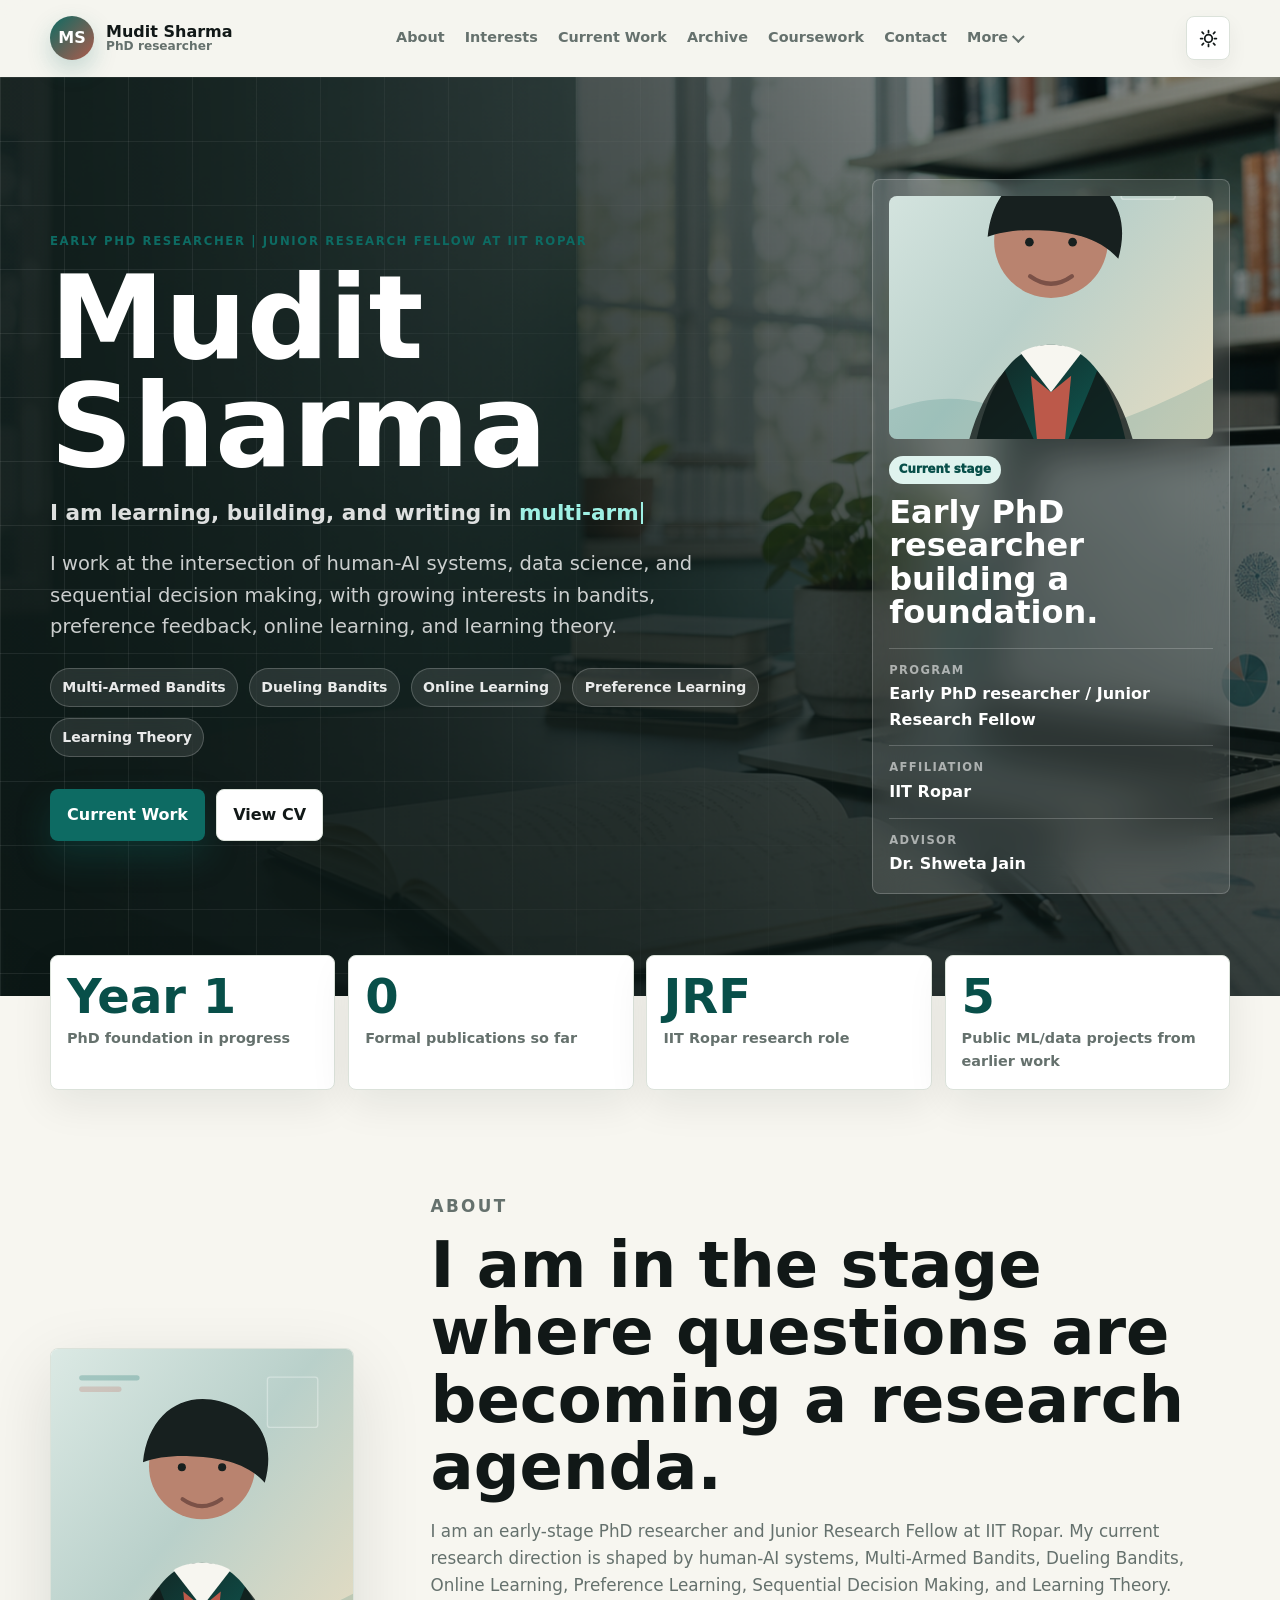
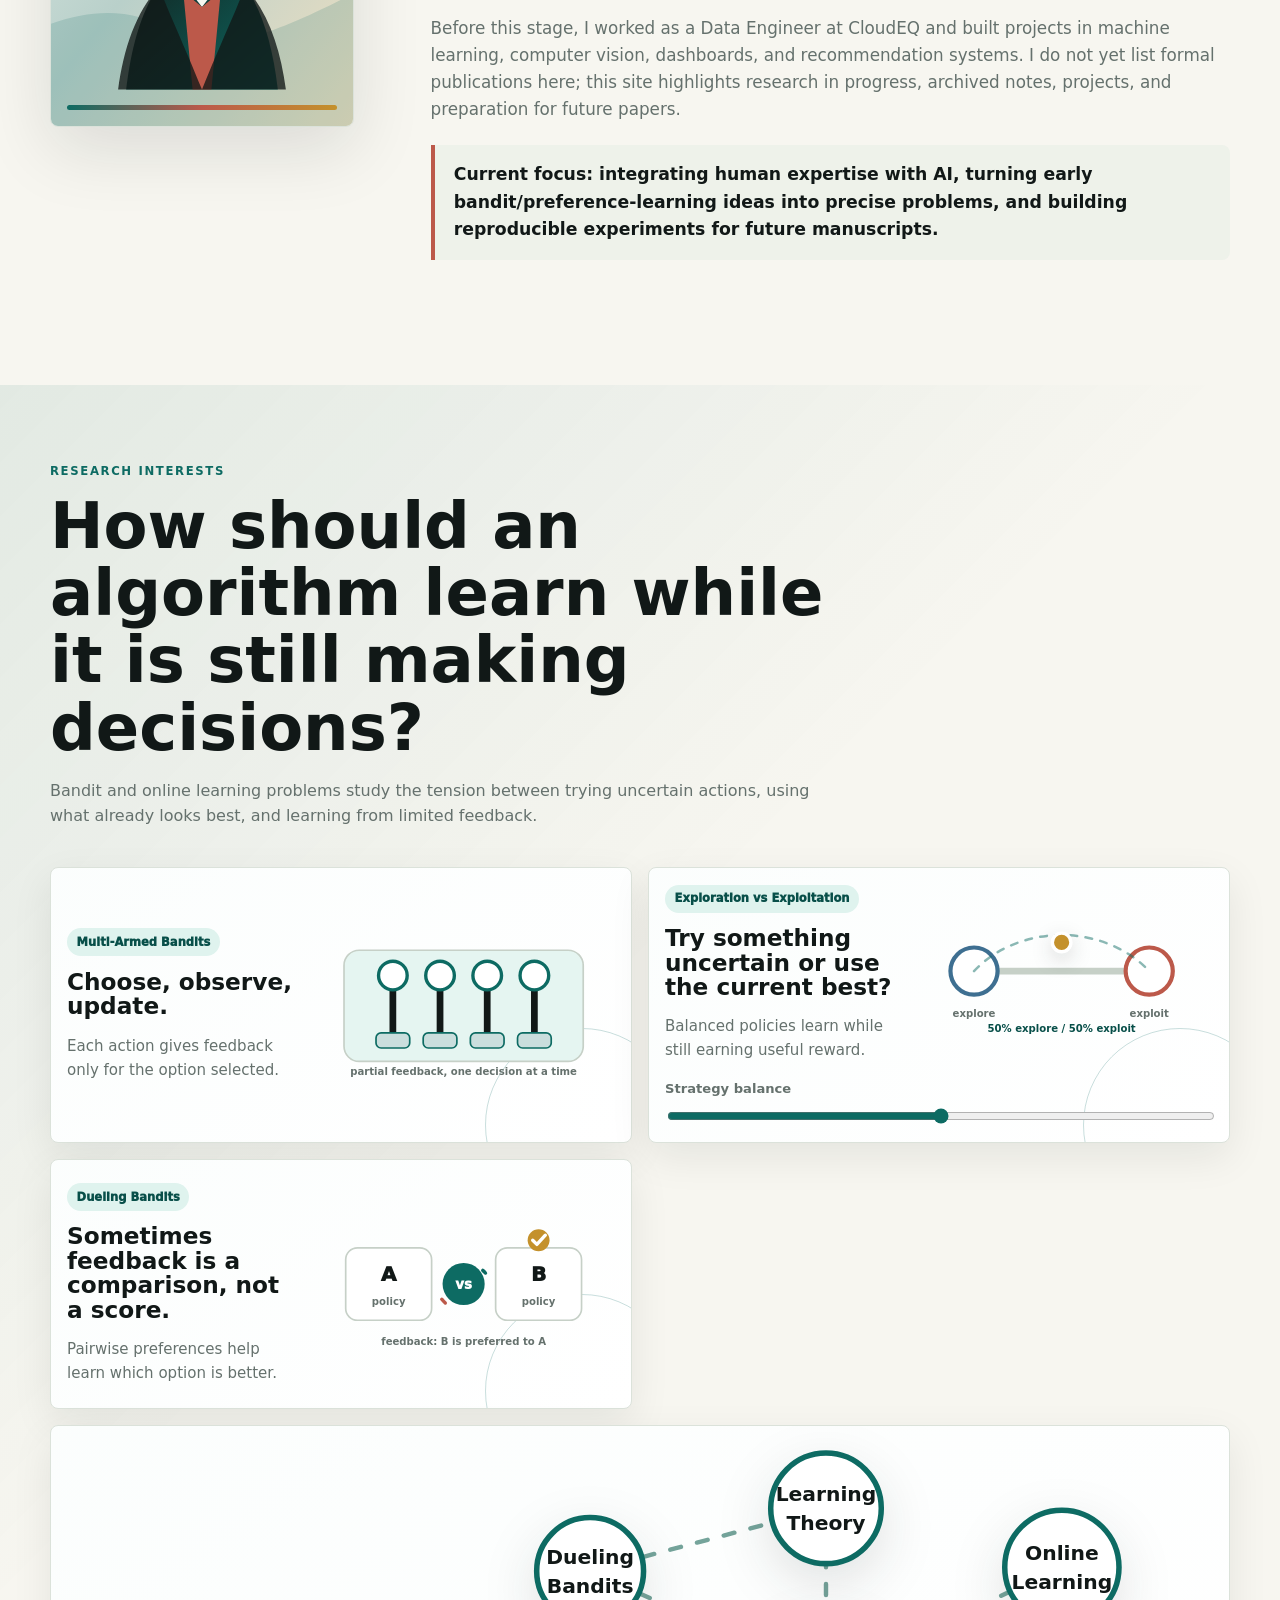
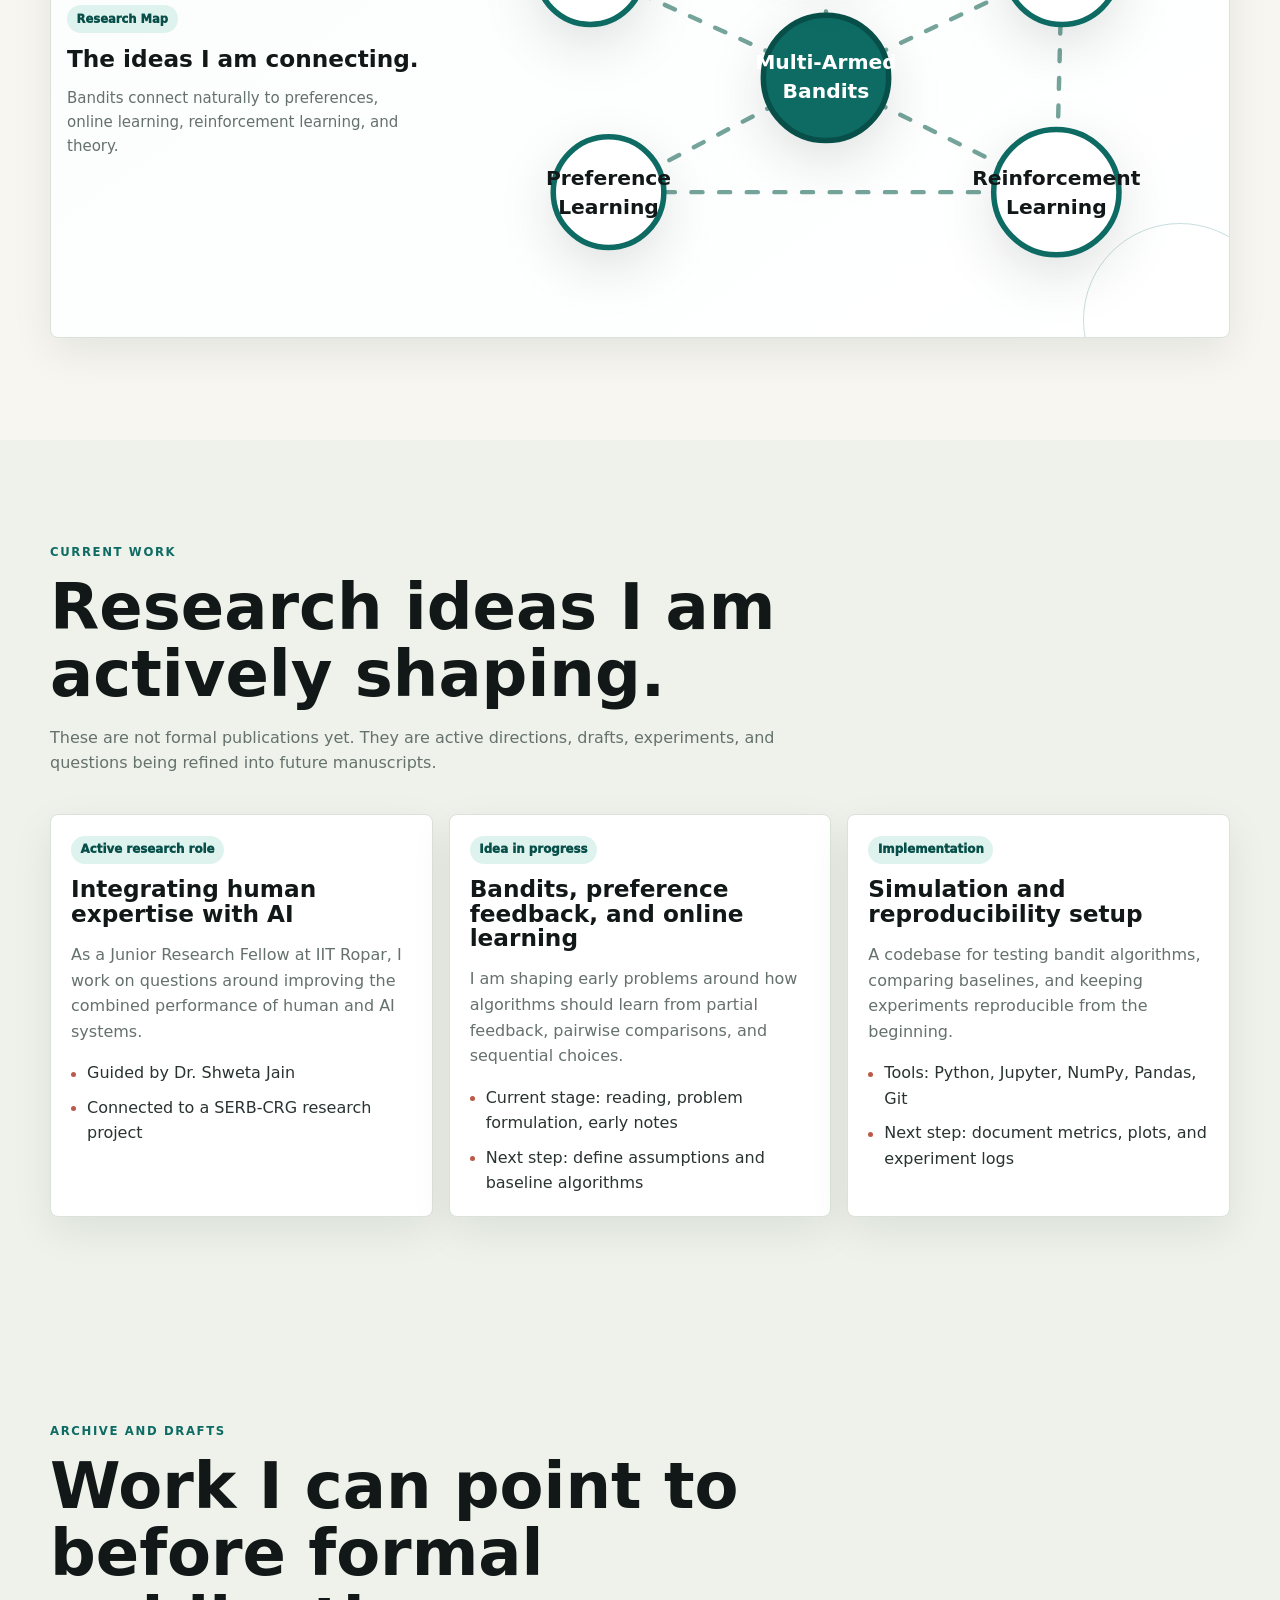
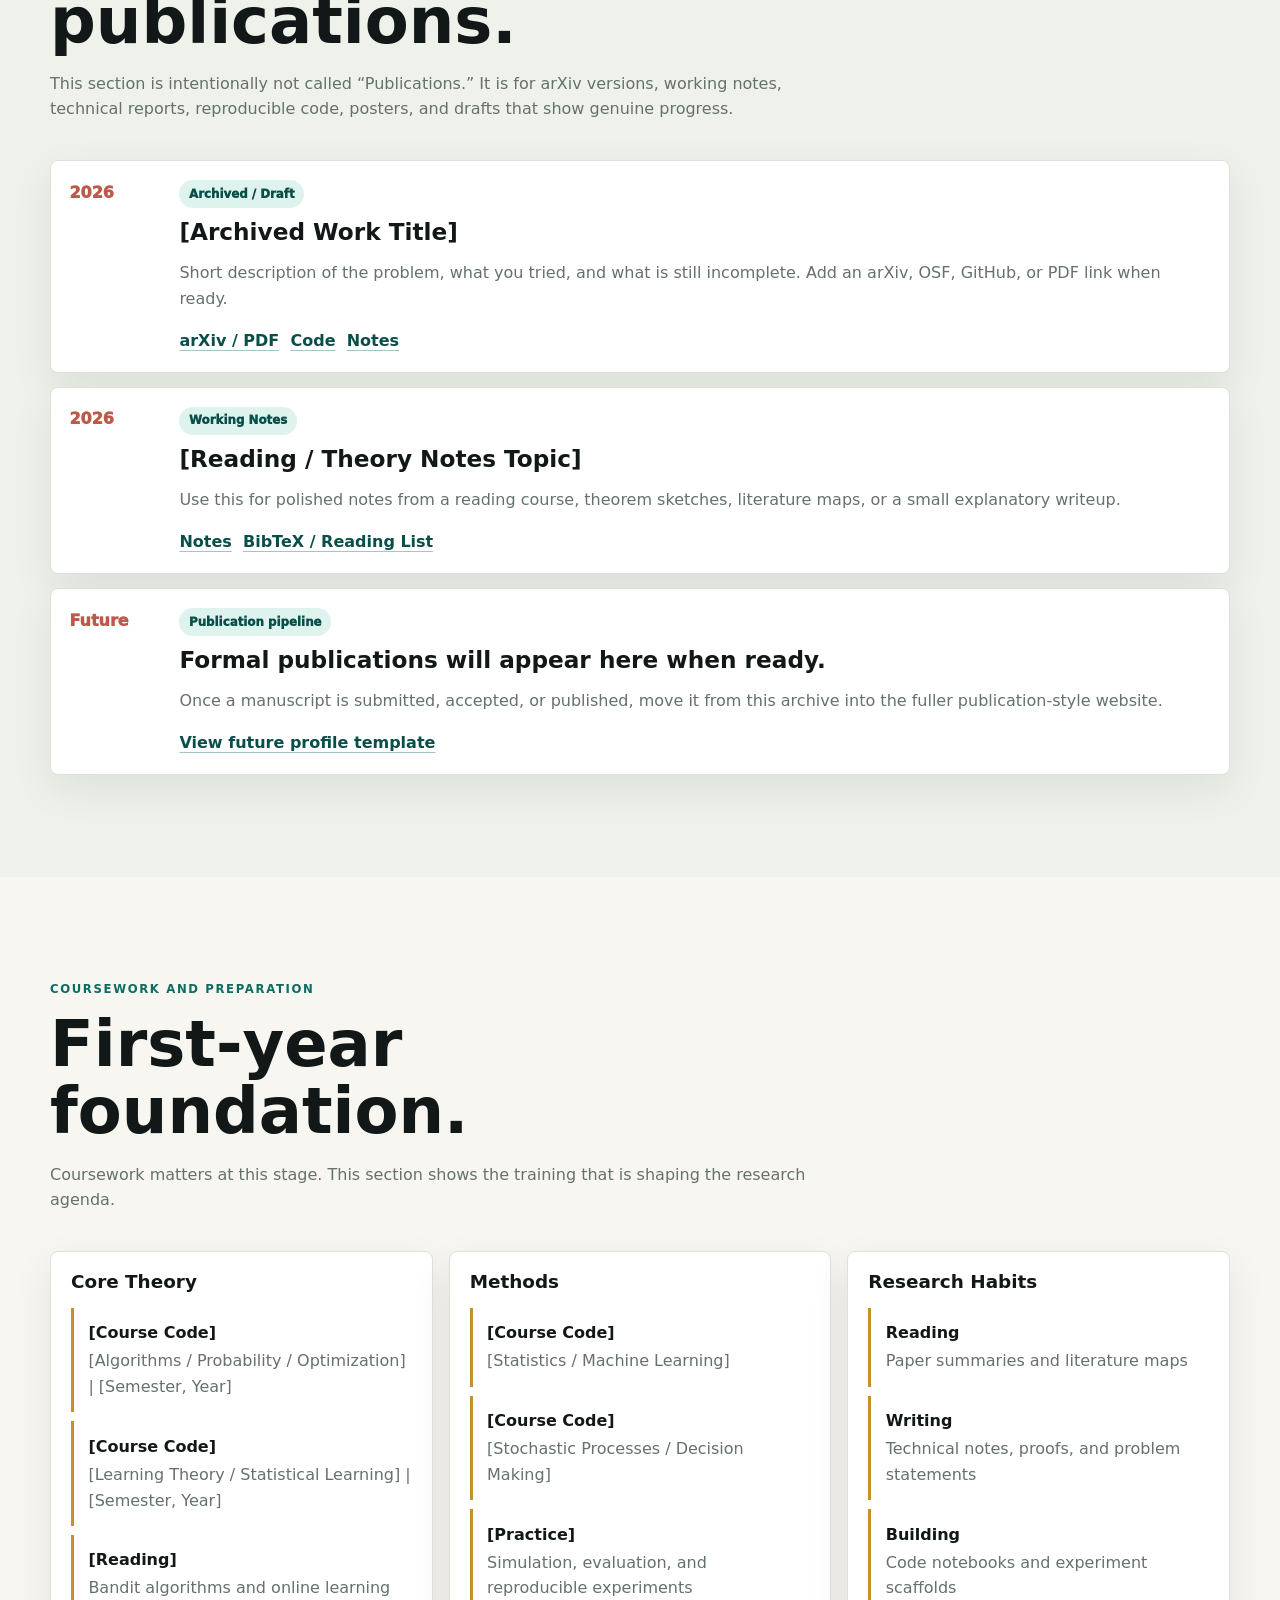
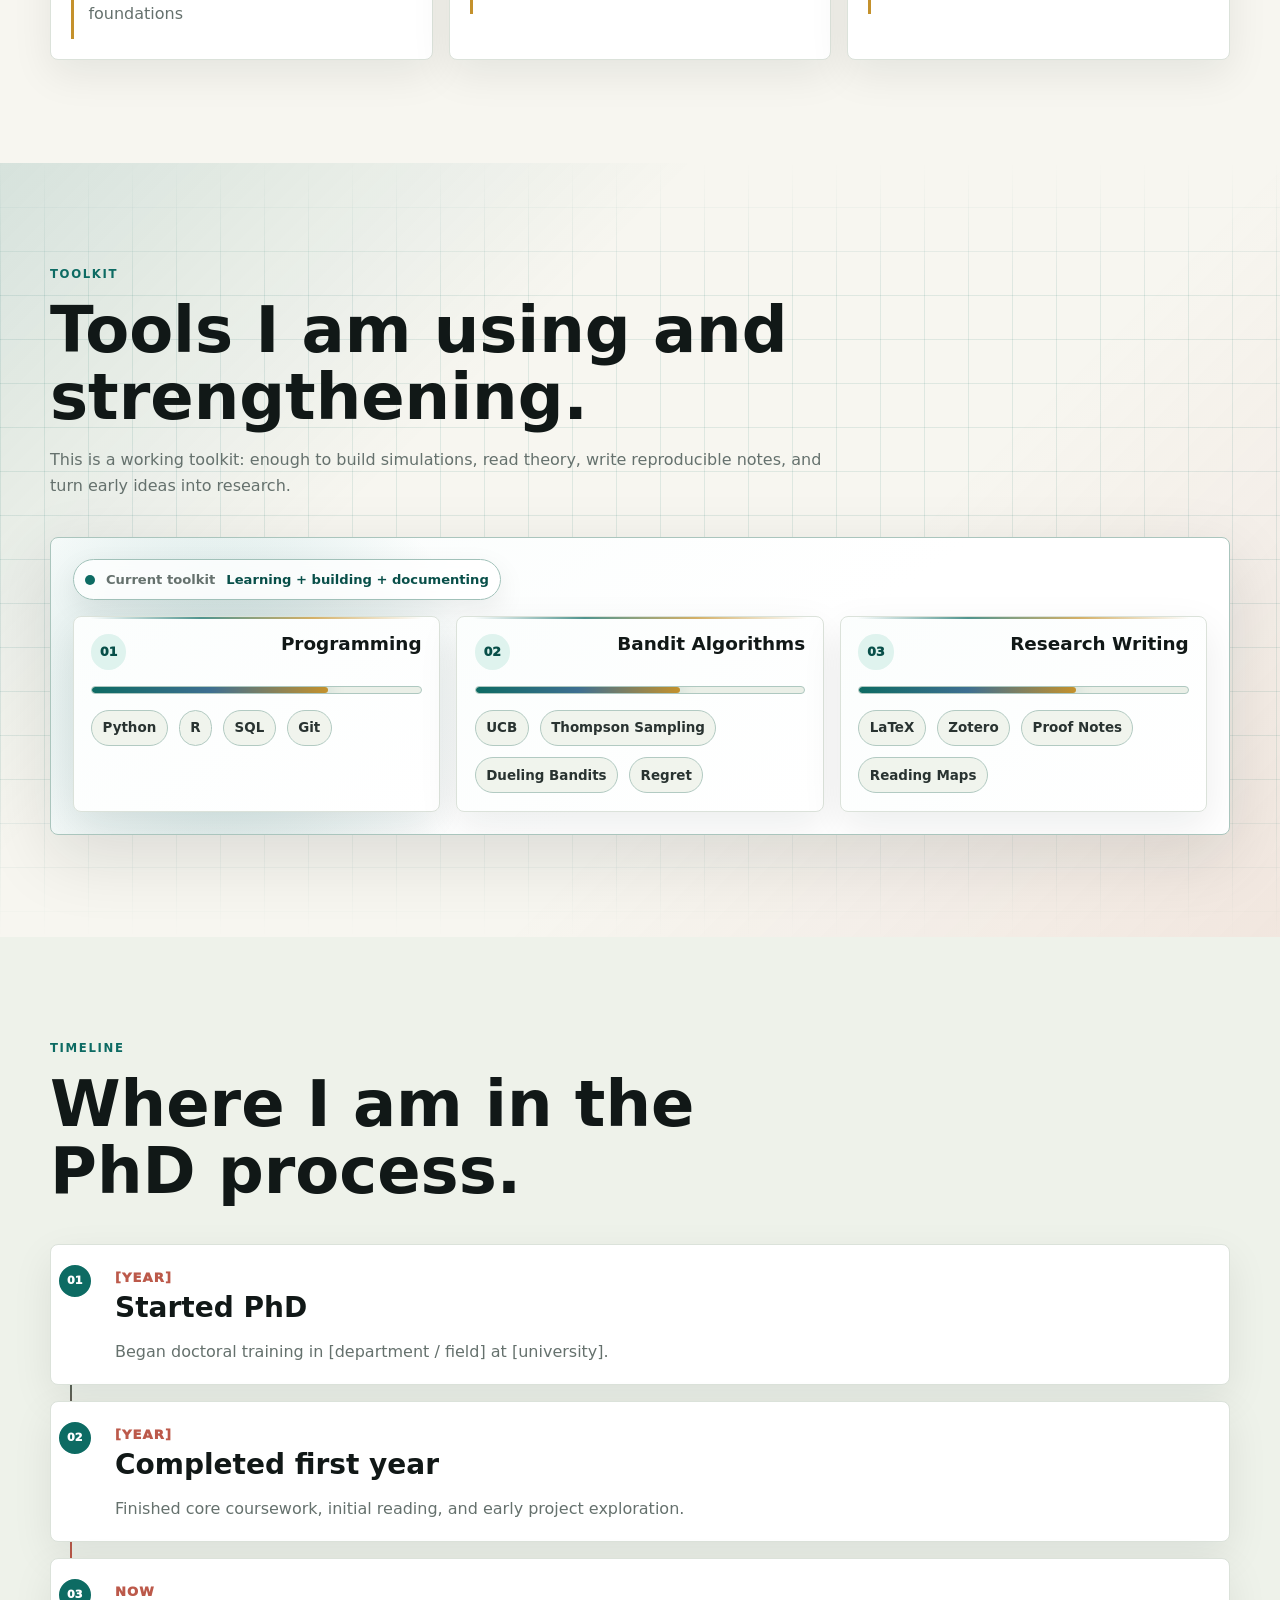
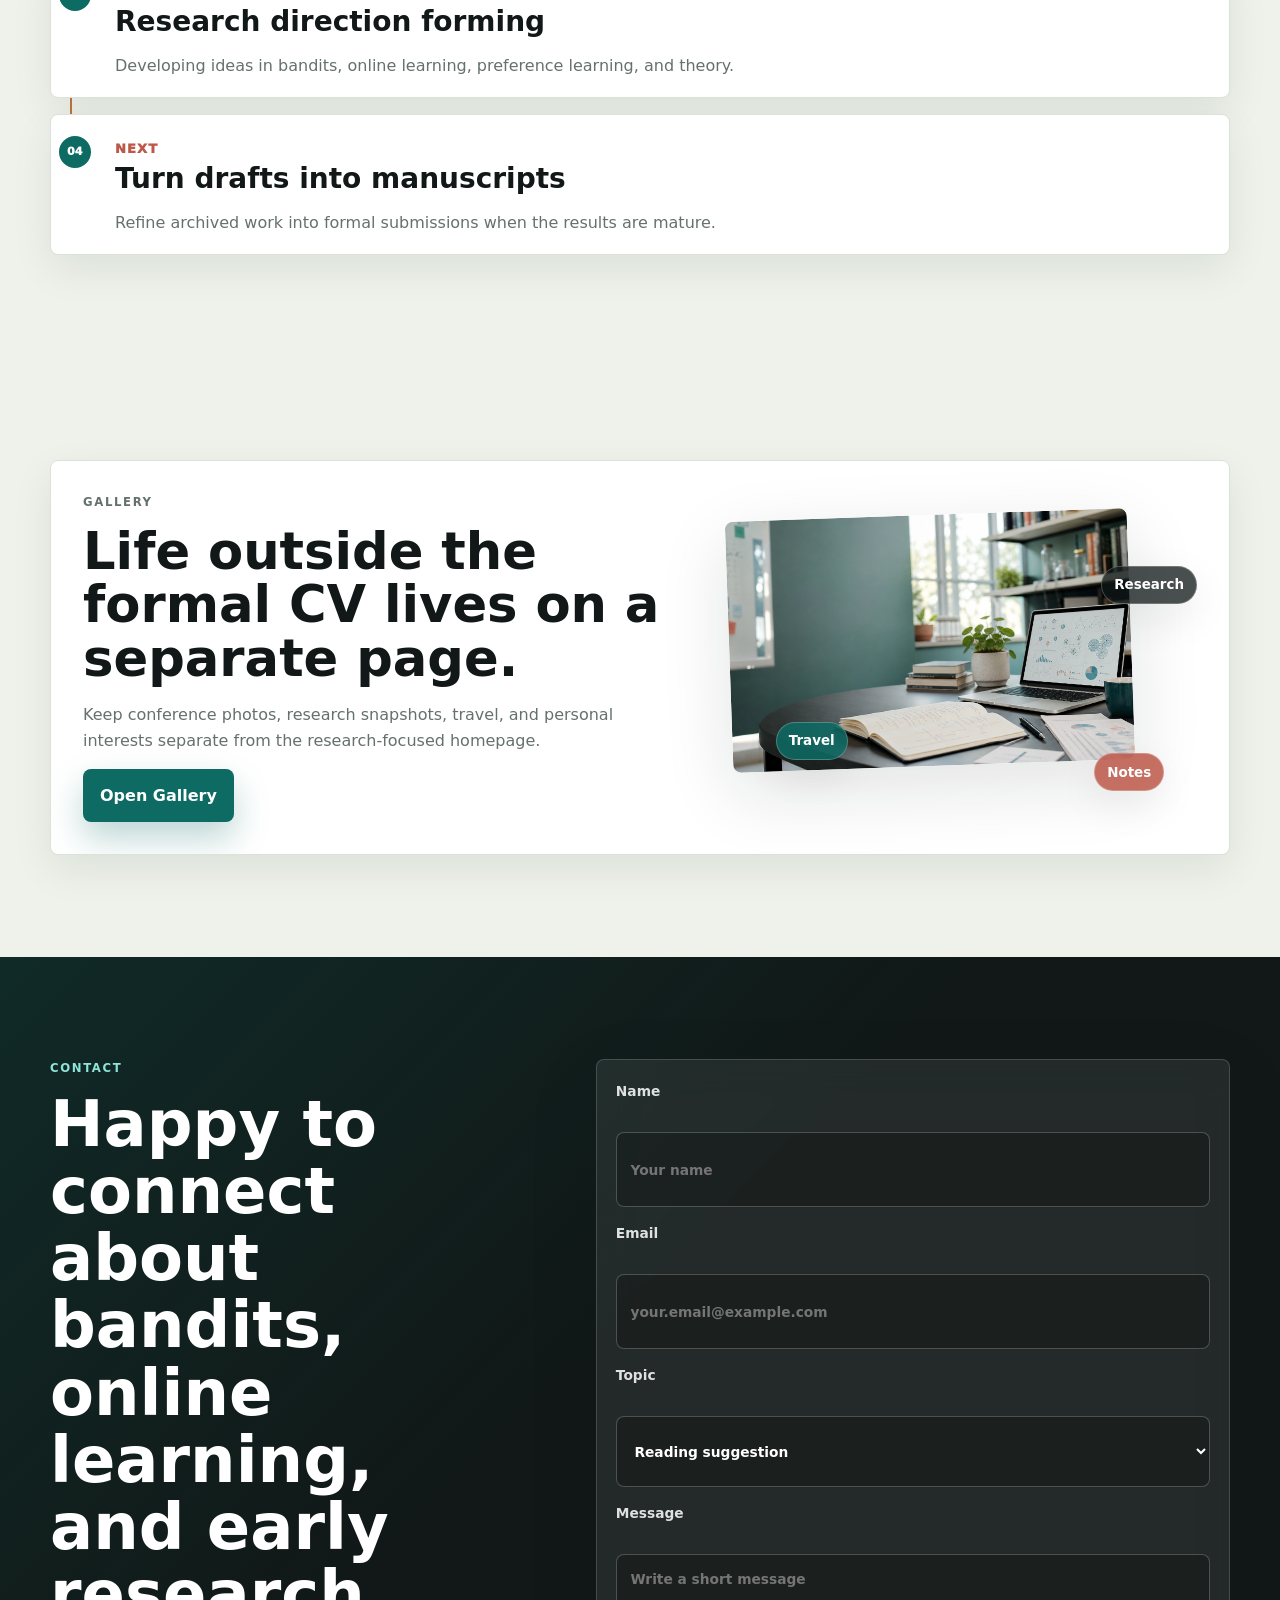
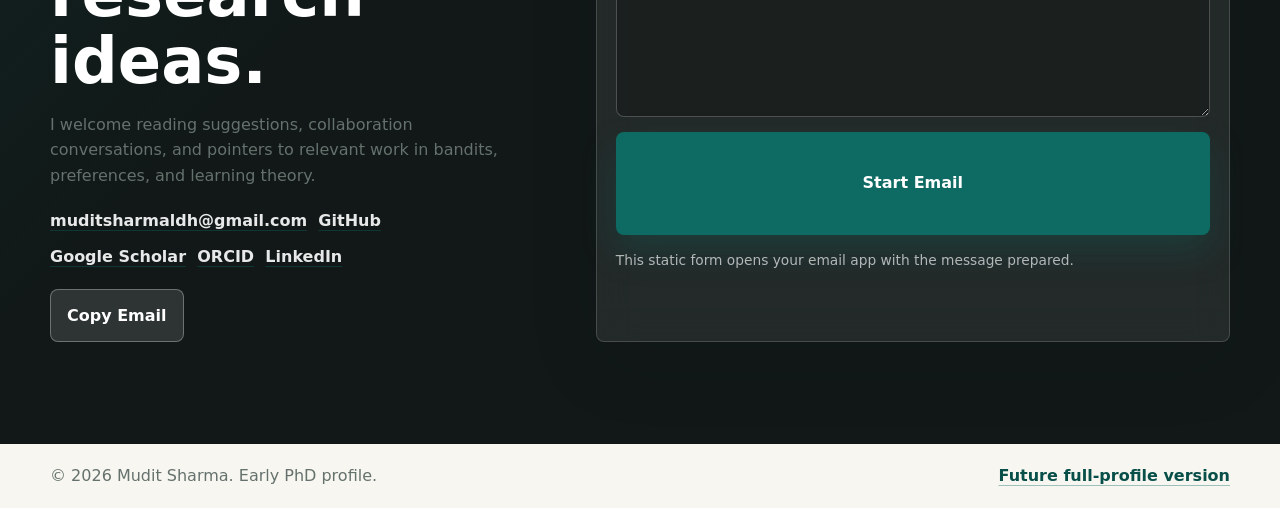
==== index.html @ 1f726e1e "first commit" ====
<!DOCTYPE html>
<html lang="en" data-theme="auto">
<head>
  <meta charset="UTF-8">
  <meta name="viewport" content="width=device-width, initial-scale=1.0">
  <meta name="description" content="Mudit Sharma is an early-stage PhD researcher and Junior Research Fellow at IIT Ropar working around human-AI systems, bandits, online learning, preference learning, and learning theory.">
  <meta name="keywords" content="Mudit Sharma, PhD student, IIT Ropar, Junior Research Fellow, multi-armed bandits, dueling bandits, online learning, preference learning, sequential decision making, learning theory, data science">
  <meta name="author" content="Mudit Sharma">
  <meta property="og:title" content="Mudit Sharma | PhD Researcher">
  <meta property="og:description" content="Early-stage PhD profile, research interests, archived drafts, coursework, and current projects.">
  <meta property="og:type" content="website">
  <meta property="og:image" content="assets/research-workspace.png">
  <meta name="theme-color" content="#0d4f49">
  <title>Mudit Sharma | PhD Researcher</title>
  <link rel="preload" href="assets/research-workspace.png" as="image">
  <link rel="stylesheet" href="styles.css">
  <script type="application/ld+json">
    {
      "@context": "https://schema.org",
      "@type": "Person",
      "name": "Mudit Sharma",
      "jobTitle": "PhD Student and Junior Research Fellow",
      "affiliation": {
        "@type": "CollegeOrUniversity",
        "name": "IIT Ropar"
      },
      "email": "mailto:muditsharmaldh@gmail.com",
      "sameAs": [
        "https://github.com/Mudit-Sharma-30",
        "https://www.linkedin.com/in/mudit-sharma-komu290220/",
        "https://www.kaggle.com/muditsharma30",
        "https://leetcode.com/MuditSharma30/",
        "https://linktr.ee/muditsharmaldh"
      ]
    }
  </script>
</head>
<body class="early-stage-page">
  <a class="skip-link" href="#main">Skip to content</a>

  <header class="site-header" data-header>
    <nav class="nav shell" aria-label="Primary navigation">
      <a class="brand" href="#top" aria-label="Go to top">
        <span class="brand-mark">MS</span>
        <span class="brand-copy">
          <strong>Mudit Sharma</strong>
          <small>PhD researcher</small>
        </span>
      </a>

      <button class="nav-toggle" type="button" aria-label="Open navigation" aria-expanded="false" data-nav-toggle>
        <span></span>
        <span></span>
        <span></span>
      </button>

      <div class="nav-links" data-nav-links>
        <a href="#about">About</a>
        <a href="#interests">Interests</a>
        <a href="#current-work">Current Work</a>
        <a href="#archive">Archive</a>
        <a href="#coursework">Coursework</a>
        <a href="#contact">Contact</a>
        <details class="nav-more">
          <summary>More</summary>
          <div class="nav-more-menu">
            <a href="#toolkit">Toolkit</a>
            <a href="#timeline">Timeline</a>
            <a href="gallery.html">Gallery</a>
            <a href="cv.html">CV</a>
            <a href="future-profile.html">Future Profile</a>
          </div>
        </details>
      </div>

      <button class="theme-toggle" type="button" aria-label="Switch color theme" data-theme-toggle>
        <svg aria-hidden="true" viewBox="0 0 24 24">
          <path d="M12 3v2.2M12 18.8V21M4.7 4.7l1.6 1.6M17.7 17.7l1.6 1.6M3 12h2.2M18.8 12H21M4.7 19.3l1.6-1.6M17.7 6.3l1.6-1.6"></path>
          <circle cx="12" cy="12" r="4.3"></circle>
        </svg>
      </button>
    </nav>
  </header>

  <main id="main">
    <!--
      SECTION: Early-stage hero
      Purpose: Honest first-year PhD positioning without overclaiming publications or mature impact.
      Update: Replace name, affiliation, advisor, and current research sentence.
    -->
    <section class="early-hero" id="top" aria-label="Introduction">
      <div class="early-hero-bg" data-parallax aria-hidden="true"></div>
      <div class="shell early-hero-layout">
        <div class="early-hero-copy reveal">
          <p class="eyebrow">Early PhD researcher | Junior Research Fellow at IIT Ropar</p>
          <h1>Mudit Sharma</h1>
          <p class="typing-line">
            I am learning, building, and writing in <span data-typing data-phrases="human-AI systems|multi-armed bandits|dueling bandits|online learning|preference learning|learning theory"></span>
          </p>
          <p class="hero-summary">
            I work at the intersection of human-AI systems, data science, and
            sequential decision making, with growing interests in bandits,
            preference feedback, online learning, and learning theory.
          </p>
          <div class="keyword-row" aria-label="Research keywords">
            <span>Multi-Armed Bandits</span>
            <span>Dueling Bandits</span>
            <span>Online Learning</span>
            <span>Preference Learning</span>
            <span>Learning Theory</span>
          </div>
          <div class="hero-actions">
            <a class="button primary" href="#current-work">Current Work</a>
            <a class="button secondary" href="cv.html">View CV</a>
          </div>
        </div>

        <aside class="early-status-card reveal" aria-label="Current academic status">
          <img src="assets/profile-photo.svg" alt="Professional portrait placeholder for Mudit Sharma">
          <div>
            <span class="status-pill">Current stage</span>
            <h2>Early PhD researcher building a foundation.</h2>
            <dl class="profile-facts">
              <div>
                <dt>Program</dt>
                <dd>Early PhD researcher / Junior Research Fellow</dd>
              </div>
              <div>
                <dt>Affiliation</dt>
                <dd>IIT Ropar</dd>
              </div>
              <div>
                <dt>Advisor</dt>
                <dd>Dr. Shweta Jain</dd>
              </div>
            </dl>
          </div>
        </aside>
      </div>
    </section>

    <!--
      SECTION: Current snapshot
      Purpose: Show progress honestly without publication-style metrics.
      Update: Adjust each item as your first-year record grows.
    -->
    <section class="early-snapshot" aria-label="Current PhD snapshot">
      <div class="shell snapshot-grid">
        <article class="snapshot-card reveal">
          <strong>Year 1</strong>
          <span>PhD foundation in progress</span>
        </article>
        <article class="snapshot-card reveal">
          <strong>0</strong>
          <span>Formal publications so far</span>
        </article>
        <article class="snapshot-card reveal">
          <strong>JRF</strong>
          <span>IIT Ropar research role</span>
        </article>
        <article class="snapshot-card reveal">
          <strong>5</strong>
          <span>Public ML/data projects from earlier work</span>
        </article>
      </div>
    </section>

    <!--
      SECTION: About
      Purpose: Short biography suitable for an early PhD student.
      Update: Add your actual background, program, and intellectual motivation.
    -->
    <section class="section about-section" id="about">
      <div class="shell early-about-layout">
        <div class="about-media reveal">
          <img src="assets/profile-photo.svg" alt="Professional portrait placeholder for Mudit Sharma" loading="lazy">
        </div>
        <div class="about-copy reveal">
          <p class="section-kicker">About</p>
          <h2>I am in the stage where questions are becoming a research agenda.</h2>
          <p>
            I am an early-stage PhD researcher and Junior Research Fellow at IIT
            Ropar. My current research direction is shaped by human-AI systems,
            Multi-Armed Bandits, Dueling Bandits, Online Learning, Preference
            Learning, Sequential Decision Making, and Learning Theory.
          </p>
          <p>
            Before this stage, I worked as a Data Engineer at CloudEQ and built
            projects in machine learning, computer vision, dashboards, and
            recommendation systems. I do not yet list formal publications here;
            this site highlights research in progress, archived notes, projects,
            and preparation for future papers.
          </p>
          <blockquote>
            Current focus: integrating human expertise with AI, turning early
            bandit/preference-learning ideas into precise problems, and building
            reproducible experiments for future manuscripts.
          </blockquote>
        </div>
      </div>
    </section>

    <!--
      SECTION: Research Interests
      Purpose: Explain bandit research visually for non-specialist visitors.
      Update: Keep these visuals short and concept-focused.
    -->
    <section class="section interests-section" id="interests">
      <div class="shell">
        <div class="section-heading reveal">
          <p class="section-kicker">Research Interests</p>
          <h2>How should an algorithm learn while it is still making decisions?</h2>
          <p>
            Bandit and online learning problems study the tension between trying
            uncertain actions, using what already looks best, and learning from
            limited feedback.
          </p>
        </div>

        <div class="interest-visual-grid">
          <article class="visual-card bandit-visual reveal" aria-labelledby="bandit-title">
            <div class="visual-card-copy">
              <span class="mini-label">Multi-Armed Bandits</span>
              <h3 id="bandit-title">Choose, observe, update.</h3>
              <p>Each action gives feedback only for the option selected.</p>
            </div>
            <svg class="bandit-svg" viewBox="0 0 360 190" role="img" aria-label="Animated multi-armed bandit machine">
              <rect class="machine-body" x="38" y="30" width="284" height="132" rx="18"></rect>
              <g class="bandit-arm arm-one"><line x1="96" y1="72" x2="96" y2="128"></line><circle cx="96" cy="60" r="17"></circle><rect x="76" y="128" width="40" height="18" rx="6"></rect></g>
              <g class="bandit-arm arm-two"><line x1="152" y1="72" x2="152" y2="128"></line><circle cx="152" cy="60" r="17"></circle><rect x="132" y="128" width="40" height="18" rx="6"></rect></g>
              <g class="bandit-arm arm-three best-arm"><line x1="208" y1="72" x2="208" y2="128"></line><circle cx="208" cy="60" r="17"></circle><rect x="188" y="128" width="40" height="18" rx="6"></rect></g>
              <g class="bandit-arm arm-four"><line x1="264" y1="72" x2="264" y2="128"></line><circle cx="264" cy="60" r="17"></circle><rect x="244" y="128" width="40" height="18" rx="6"></rect></g>
              <g class="reward-dots"><circle cx="208" cy="36" r="4"></circle><circle cx="225" cy="24" r="4"></circle><circle cx="191" cy="23" r="4"></circle></g>
              <text x="180" y="178" text-anchor="middle">partial feedback, one decision at a time</text>
            </svg>
          </article>

          <article class="visual-card explore-visual reveal" data-explore-card aria-labelledby="explore-title">
            <div class="visual-card-copy">
              <span class="mini-label">Exploration vs Exploitation</span>
              <h3 id="explore-title">Try something uncertain or use the current best?</h3>
              <p data-explore-caption>Move the control to see the policy shift.</p>
            </div>
            <svg class="explore-svg" viewBox="0 0 360 170" role="img" aria-label="Interactive exploration versus exploitation balance">
              <line class="balance-track" x1="58" y1="82" x2="302" y2="82"></line>
              <circle class="balance-node explore-node" cx="76" cy="82" r="28"></circle>
              <circle class="balance-node exploit-node" cx="284" cy="82" r="28"></circle>
              <path class="balance-arc" d="M76 82C130 25 230 25 284 82"></path>
              <circle class="balance-marker" cx="180" cy="48" r="11" data-explore-marker></circle>
              <text x="76" y="136" text-anchor="middle">explore</text>
              <text x="284" y="136" text-anchor="middle">exploit</text>
              <text class="balance-percent" x="180" y="154" text-anchor="middle" data-explore-output>50% exploration</text>
            </svg>
            <label class="explore-control">
              Strategy balance
              <input type="range" min="0" max="100" value="50" data-explore-slider>
            </label>
          </article>

          <article class="visual-card duel-visual reveal" aria-labelledby="duel-title">
            <div class="visual-card-copy">
              <span class="mini-label">Dueling Bandits</span>
              <h3 id="duel-title">Sometimes feedback is a comparison, not a score.</h3>
              <p>Pairwise preferences help learn which option is better.</p>
            </div>
            <svg class="duel-svg" viewBox="0 0 360 190" role="img" aria-label="Animated dueling bandit comparison">
              <g class="duel-option option-a"><rect x="40" y="52" width="102" height="86" rx="14"></rect><text x="91" y="91" text-anchor="middle">A</text><text x="91" y="120" text-anchor="middle">policy</text></g>
              <g class="duel-option option-b"><rect x="218" y="52" width="102" height="86" rx="14"></rect><text x="269" y="91" text-anchor="middle">B</text><text x="269" y="120" text-anchor="middle">policy</text></g>
              <circle class="vs-orb" cx="180" cy="95" r="25"></circle>
              <text class="vs-text" x="180" y="101" text-anchor="middle">vs</text>
              <path class="preference-flow flow-a" d="M154 82C170 65 190 65 206 82"></path>
              <path class="preference-flow flow-b" d="M206 113C190 132 170 132 154 113"></path>
              <g class="winner-badge"><circle cx="269" cy="43" r="13"></circle><path d="M262 43l5 5 10-11"></path></g>
              <text x="180" y="168" text-anchor="middle">feedback: B is preferred to A</text>
            </svg>
          </article>

          <article class="visual-card network-visual reveal" aria-labelledby="network-title">
            <div class="visual-card-copy">
              <span class="mini-label">Research Map</span>
              <h3 id="network-title">The ideas I am connecting.</h3>
              <p>Bandits connect naturally to preferences, online learning, reinforcement learning, and theory.</p>
            </div>
            <svg class="network-svg" viewBox="0 0 420 260" role="img" aria-label="Research network graph">
              <g class="network-links">
                <line x1="210" y1="128" x2="82" y2="70"></line><line x1="210" y1="128" x2="92" y2="190"></line><line x1="210" y1="128" x2="338" y2="68"></line><line x1="210" y1="128" x2="335" y2="190"></line><line x1="210" y1="128" x2="210" y2="36"></line><line x1="82" y1="70" x2="210" y2="36"></line><line x1="92" y1="190" x2="335" y2="190"></line><line x1="338" y1="68" x2="335" y2="190"></line>
              </g>
              <g class="network-node central-node"><circle cx="210" cy="128" r="34"></circle><text x="210" y="123" text-anchor="middle">Multi-Armed</text><text x="210" y="139" text-anchor="middle">Bandits</text></g>
              <g class="network-node"><circle cx="82" cy="70" r="29"></circle><text x="82" y="66" text-anchor="middle">Dueling</text><text x="82" y="82" text-anchor="middle">Bandits</text></g>
              <g class="network-node"><circle cx="92" cy="190" r="30"></circle><text x="92" y="186" text-anchor="middle">Preference</text><text x="92" y="202" text-anchor="middle">Learning</text></g>
              <g class="network-node"><circle cx="338" cy="68" r="31"></circle><text x="338" y="64" text-anchor="middle">Online</text><text x="338" y="80" text-anchor="middle">Learning</text></g>
              <g class="network-node"><circle cx="335" cy="190" r="34"></circle><text x="335" y="186" text-anchor="middle">Reinforcement</text><text x="335" y="202" text-anchor="middle">Learning</text></g>
              <g class="network-node"><circle cx="210" cy="36" r="30"></circle><text x="210" y="32" text-anchor="middle">Learning</text><text x="210" y="48" text-anchor="middle">Theory</text></g>
            </svg>
          </article>
        </div>
      </div>
    </section>

    <!--
      SECTION: Current Work
      Purpose: Show active directions without pretending they are finished papers.
      Update: Replace cards with your real project ideas, status, and next steps.
    -->
    <section class="section current-work-section" id="current-work">
      <div class="shell">
        <div class="section-heading reveal">
          <p class="section-kicker">Current Work</p>
          <h2>Research ideas I am actively shaping.</h2>
          <p>
            These are not formal publications yet. They are active directions,
            drafts, experiments, and questions being refined into future manuscripts.
          </p>
        </div>

        <div class="early-work-grid">
          <article class="early-work-card reveal">
            <span class="status-pill">Active research role</span>
            <h3>Integrating human expertise with AI</h3>
            <p>
              As a Junior Research Fellow at IIT Ropar, I work on questions
              around improving the combined performance of human and AI systems.
            </p>
            <ul class="meta-list">
              <li>Guided by Dr. Shweta Jain</li>
              <li>Connected to a SERB-CRG research project</li>
            </ul>
          </article>
          <article class="early-work-card reveal">
            <span class="status-pill">Idea in progress</span>
            <h3>Bandits, preference feedback, and online learning</h3>
            <p>
              I am shaping early problems around how algorithms should learn
              from partial feedback, pairwise comparisons, and sequential choices.
            </p>
            <ul class="meta-list">
              <li>Current stage: reading, problem formulation, early notes</li>
              <li>Next step: define assumptions and baseline algorithms</li>
            </ul>
          </article>
          <article class="early-work-card reveal">
            <span class="status-pill">Implementation</span>
            <h3>Simulation and reproducibility setup</h3>
            <p>
              A codebase for testing bandit algorithms, comparing baselines, and
              keeping experiments reproducible from the beginning.
            </p>
            <ul class="meta-list">
              <li>Tools: Python, Jupyter, NumPy, Pandas, Git</li>
              <li>Next step: document metrics, plots, and experiment logs</li>
            </ul>
          </article>
        </div>
      </div>
    </section>

    <!--
      SECTION: Archive
      Purpose: Replace a formal publication list with honest archived work and drafts.
      Update: Add arXiv links, technical reports, notes, posters, or private draft descriptions.
      Add entries: Copy .archive-item and set a clear status label.
    -->
    <section class="section archive-section" id="archive">
      <div class="shell">
        <div class="section-heading reveal">
          <p class="section-kicker">Archive and Drafts</p>
          <h2>Work I can point to before formal publications.</h2>
          <p>
            This section is intentionally not called “Publications.” It is for
            arXiv versions, working notes, technical reports, reproducible code,
            posters, and drafts that show genuine progress.
          </p>
        </div>

        <div class="archive-list">
          <article class="archive-item reveal">
            <div class="archive-date">2026</div>
            <div>
              <span class="status-pill">Archived / Draft</span>
              <h3>[Archived Work Title]</h3>
              <p>
                Short description of the problem, what you tried, and what is
                still incomplete. Add an arXiv, OSF, GitHub, or PDF link when ready.
              </p>
              <div class="pub-links">
                <a href="#">arXiv / PDF</a>
                <a href="#">Code</a>
                <a href="#">Notes</a>
              </div>
            </div>
          </article>

          <article class="archive-item reveal">
            <div class="archive-date">2026</div>
            <div>
              <span class="status-pill">Working Notes</span>
              <h3>[Reading / Theory Notes Topic]</h3>
              <p>
                Use this for polished notes from a reading course, theorem
                sketches, literature maps, or a small explanatory writeup.
              </p>
              <div class="pub-links">
                <a href="#">Notes</a>
                <a href="#">BibTeX / Reading List</a>
              </div>
            </div>
          </article>

          <article class="archive-item reveal">
            <div class="archive-date">Future</div>
            <div>
              <span class="status-pill">Publication pipeline</span>
              <h3>Formal publications will appear here when ready.</h3>
              <p>
                Once a manuscript is submitted, accepted, or published, move it
                from this archive into the fuller publication-style website.
              </p>
              <div class="pub-links">
                <a href="future-profile.html">View future profile template</a>
              </div>
            </div>
          </article>
        </div>
      </div>
    </section>

    <!--
      SECTION: Coursework
      Purpose: First-year PhD students often have coursework as meaningful evidence of preparation.
      Update: Replace with completed first-year courses and reading groups.
    -->
    <section class="section coursework-section" id="coursework">
      <div class="shell">
        <div class="section-heading reveal">
          <p class="section-kicker">Coursework and Preparation</p>
          <h2>First-year foundation.</h2>
          <p>
            Coursework matters at this stage. This section shows the training
            that is shaping the research agenda.
          </p>
        </div>

        <div class="course-grid">
          <article class="course-column reveal">
            <h3>Core Theory</h3>
            <ul class="course-list">
              <li><strong>[Course Code]</strong><span>[Algorithms / Probability / Optimization] | [Semester, Year]</span></li>
              <li><strong>[Course Code]</strong><span>[Learning Theory / Statistical Learning] | [Semester, Year]</span></li>
              <li><strong>[Reading]</strong><span>Bandit algorithms and online learning foundations</span></li>
            </ul>
          </article>
          <article class="course-column reveal">
            <h3>Methods</h3>
            <ul class="course-list">
              <li><strong>[Course Code]</strong><span>[Statistics / Machine Learning]</span></li>
              <li><strong>[Course Code]</strong><span>[Stochastic Processes / Decision Making]</span></li>
              <li><strong>[Practice]</strong><span>Simulation, evaluation, and reproducible experiments</span></li>
            </ul>
          </article>
          <article class="course-column reveal">
            <h3>Research Habits</h3>
            <ul class="course-list">
              <li><strong>Reading</strong><span>Paper summaries and literature maps</span></li>
              <li><strong>Writing</strong><span>Technical notes, proofs, and problem statements</span></li>
              <li><strong>Building</strong><span>Code notebooks and experiment scaffolds</span></li>
            </ul>
          </article>
        </div>
      </div>
    </section>

    <!--
      SECTION: Toolkit
      Purpose: A modest current toolkit, not an exaggerated expert profile.
      Update: Adjust data-level values conservatively as your confidence grows.
    -->
    <section class="section skills-section" id="toolkit">
      <div class="shell">
        <div class="section-heading reveal">
          <p class="section-kicker">Toolkit</p>
          <h2>Tools I am using and strengthening.</h2>
          <p>
            This is a working toolkit: enough to build simulations, read theory,
            write reproducible notes, and turn early ideas into research.
          </p>
        </div>

        <div class="toolkit-console reveal" aria-label="Current research toolkit">
          <div class="toolkit-status">
            <span class="signal-dot"></span>
            <span>Current toolkit</span>
            <strong>Learning + building + documenting</strong>
          </div>

          <div class="skills-grid">
            <article class="skill-category toolkit-module reveal" data-skill-module>
              <div class="module-head"><span>01</span><h3>Programming</h3></div>
              <div class="skill-meter" data-level="72"><span></span></div>
              <div class="skill-badges">
                <button class="skill-badge" type="button">Python</button>
                <button class="skill-badge" type="button">R</button>
                <button class="skill-badge" type="button">SQL</button>
                <button class="skill-badge" type="button">Git</button>
              </div>
            </article>
            <article class="skill-category toolkit-module reveal" data-skill-module>
              <div class="module-head"><span>02</span><h3>Bandit Algorithms</h3></div>
              <div class="skill-meter" data-level="62"><span></span></div>
              <div class="skill-badges">
                <button class="skill-badge" type="button">UCB</button>
                <button class="skill-badge" type="button">Thompson Sampling</button>
                <button class="skill-badge" type="button">Dueling Bandits</button>
                <button class="skill-badge" type="button">Regret</button>
              </div>
            </article>
            <article class="skill-category toolkit-module reveal" data-skill-module>
              <div class="module-head"><span>03</span><h3>Research Writing</h3></div>
              <div class="skill-meter" data-level="66"><span></span></div>
              <div class="skill-badges">
                <button class="skill-badge" type="button">LaTeX</button>
                <button class="skill-badge" type="button">Zotero</button>
                <button class="skill-badge" type="button">Proof Notes</button>
                <button class="skill-badge" type="button">Reading Maps</button>
              </div>
            </article>
          </div>
        </div>
      </div>
    </section>

    <!--
      SECTION: Timeline
      Purpose: Show a realistic early PhD trajectory.
      Update: Add milestones such as coursework, qualifying exam, advisor match, proposal.
    -->
    <section class="section timeline-section" id="timeline">
      <div class="shell">
        <div class="section-heading reveal">
          <p class="section-kicker">Timeline</p>
          <h2>Where I am in the PhD process.</h2>
        </div>
        <div class="journey-timeline" aria-label="Early PhD timeline">
          <article class="timeline-item reveal" data-step="01">
            <time>[Year]</time>
            <h3>Started PhD</h3>
            <p>Began doctoral training in [department / field] at [university].</p>
          </article>
          <article class="timeline-item reveal" data-step="02">
            <time>[Year]</time>
            <h3>Completed first year</h3>
            <p>Finished core coursework, initial reading, and early project exploration.</p>
          </article>
          <article class="timeline-item reveal" data-step="03">
            <time>Now</time>
            <h3>Research direction forming</h3>
            <p>Developing ideas in bandits, online learning, preference learning, and theory.</p>
          </article>
          <article class="timeline-item reveal" data-step="04">
            <time>Next</time>
            <h3>Turn drafts into manuscripts</h3>
            <p>Refine archived work into formal submissions when the results are mature.</p>
          </article>
        </div>
      </div>
    </section>

    <!--
      SECTION: Gallery Preview
      Purpose: Keep personal/life visuals separate from the research-focused homepage.
    -->
    <section class="section gallery-preview-section" id="life">
      <div class="shell">
        <div class="gallery-preview-card reveal">
          <div class="gallery-preview-copy">
            <p class="section-kicker">Gallery</p>
            <h2>Life outside the formal CV lives on a separate page.</h2>
            <p>
              Keep conference photos, research snapshots, travel, and personal
              interests separate from the research-focused homepage.
            </p>
            <a class="button primary" href="gallery.html">Open Gallery</a>
          </div>
          <div class="gallery-preview-stack" aria-hidden="true">
            <figure><img src="assets/research-workspace.png" alt=""></figure>
            <span>Research</span><span>Travel</span><span>Notes</span>
          </div>
        </div>
      </div>
    </section>

    <!--
      SECTION: Contact
      Purpose: Simple ways to connect.
      Update: Replace email and social links.
    -->
    <section class="section contact-section" id="contact">
      <div class="shell contact-layout">
        <div class="contact-copy reveal">
          <p class="section-kicker">Contact</p>
          <h2>Happy to connect about bandits, online learning, and early research ideas.</h2>
          <p>
            I welcome reading suggestions, collaboration conversations, and
            pointers to relevant work in bandits, preferences, and learning theory.
          </p>
          <div class="contact-links">
            <a href="mailto:muditsharmaldh@gmail.com" data-email>muditsharmaldh@gmail.com</a>
            <a href="#">GitHub</a>
            <a href="#">Google Scholar</a>
            <a href="#">ORCID</a>
            <a href="#">LinkedIn</a>
          </div>
          <button class="button secondary copy-email" type="button" data-copy-email>Copy Email</button>
        </div>

        <form class="contact-form reveal" data-contact-form>
          <label>Name<input type="text" name="name" autocomplete="name" placeholder="Your name"></label>
          <label>Email<input type="email" name="email" autocomplete="email" placeholder="your.email@example.com"></label>
          <label>
            Topic
            <select name="topic">
              <option>Reading suggestion</option>
              <option>Research conversation</option>
              <option>Collaboration idea</option>
              <option>Coursework / teaching</option>
              <option>Other</option>
            </select>
          </label>
          <label>Message<textarea name="message" rows="5" placeholder="Write a short message"></textarea></label>
          <button class="button primary" type="submit">Start Email</button>
          <p class="form-note" data-form-note>This static form opens your email app with the message prepared.</p>
        </form>
      </div>
    </section>
  </main>

  <footer class="site-footer">
    <div class="shell footer-layout">
      <p>&copy; <span data-year></span> Mudit Sharma. Early PhD profile.</p>
      <a href="future-profile.html">Future full-profile version</a>
    </div>
  </footer>

  <script src="script.js"></script>
</body>
</html>
---- styles.css ----
:root {
  color-scheme: light;
  --bg: #f7f6f0;
  --bg-elevated: #ffffff;
  --bg-soft: #eef2ea;
  --ink: #111817;
  --text: #293331;
  --muted: #65716d;
  --line: #dbe2da;
  --line-strong: #c6d0c7;
  --brand: #0d6b63;
  --brand-strong: #084f49;
  --brand-soft: #dff3ee;
  --accent: #bc594a;
  --amber: #c4912c;
  --olive: #677f3f;
  --blue: #3e6f91;
  --shadow: 0 22px 70px rgba(17, 24, 23, 0.12);
  --shadow-soft: 0 14px 40px rgba(17, 24, 23, 0.08);
  --radius: 8px;
  --max: 1180px;
  --section: clamp(4.5rem, 8vw, 7.5rem);
  --fast: 160ms ease;
  --slow: 520ms cubic-bezier(0.16, 1, 0.3, 1);
}

[data-theme="dark"] {
  color-scheme: dark;
  --bg: #101412;
  --bg-elevated: #171d1a;
  --bg-soft: #1d2622;
  --ink: #f5f2e8;
  --text: #e4dfd1;
  --muted: #aeb7af;
  --line: #2e3a35;
  --line-strong: #46554f;
  --brand: #65c9bc;
  --brand-strong: #9ce7dc;
  --brand-soft: #173d38;
  --accent: #e27d6e;
  --amber: #e0b14b;
  --olive: #9db770;
  --blue: #80acd0;
  --shadow: 0 26px 80px rgba(0, 0, 0, 0.42);
  --shadow-soft: 0 16px 44px rgba(0, 0, 0, 0.28);
}

* {
  box-sizing: border-box;
}

html {
  scroll-behavior: smooth;
  scroll-padding-top: 88px;
}

body {
  margin: 0;
  color: var(--text);
  background:
    linear-gradient(180deg, rgba(13, 107, 99, 0.06), transparent 420px),
    var(--bg);
  font-family: ui-sans-serif, system-ui, -apple-system, BlinkMacSystemFont, "Segoe UI", sans-serif;
  line-height: 1.6;
  text-rendering: optimizeLegibility;
}

body.nav-open {
  overflow: hidden;
}

img,
svg {
  display: block;
}

img {
  max-width: 100%;
}

a {
  color: inherit;
}

button,
input,
select,
textarea {
  font: inherit;
}

button {
  color: inherit;
}

::selection {
  color: #fff;
  background: var(--brand);
}

.skip-link {
  position: absolute;
  left: 1rem;
  top: -5rem;
  z-index: 30;
  padding: 0.65rem 0.85rem;
  color: #fff;
  background: var(--brand-strong);
  border-radius: var(--radius);
  font-weight: 800;
  transition: top var(--fast);
}

.skip-link:focus {
  top: 1rem;
}

.shell {
  width: min(calc(100% - 2rem), var(--max));
  margin-inline: auto;
}

.site-header {
  position: sticky;
  top: 0;
  z-index: 20;
  border-bottom: 1px solid transparent;
  background: color-mix(in srgb, var(--bg) 86%, transparent);
  backdrop-filter: blur(20px);
  transition: border-color var(--fast), box-shadow var(--fast), background var(--fast);
}

.site-header.scrolled {
  border-color: var(--line);
  box-shadow: 0 10px 30px rgba(17, 24, 23, 0.09);
}

.nav {
  display: grid;
  min-height: 76px;
  grid-template-columns: auto minmax(0, 1fr) auto;
  align-items: center;
  gap: 1rem;
}

.brand {
  display: inline-flex;
  align-items: center;
  gap: 0.75rem;
  text-decoration: none;
}

.brand-mark {
  display: grid;
  width: 44px;
  height: 44px;
  place-items: center;
  color: #fff;
  background:
    linear-gradient(135deg, rgba(13, 107, 99, 0.96), rgba(188, 89, 74, 0.92)),
    var(--brand);
  border-radius: 50%;
  box-shadow: 0 10px 24px rgba(13, 107, 99, 0.22);
  font-weight: 900;
}

.brand-copy {
  display: grid;
  line-height: 1.1;
}

.brand-copy strong {
  color: var(--ink);
}

.brand-copy small {
  color: var(--muted);
  font-size: 0.76rem;
  font-weight: 750;
}

.nav-links {
  display: flex;
  justify-content: center;
  gap: clamp(0.45rem, 1.2vw, 1rem);
}

.nav-links a {
  position: relative;
  padding: 0.5rem 0.15rem;
  color: var(--muted);
  font-size: 0.9rem;
  font-weight: 800;
  text-decoration: none;
}

.nav-links a::after {
  content: "";
  position: absolute;
  left: 0;
  right: 0;
  bottom: 0.2rem;
  height: 2px;
  background: var(--brand);
  transform: scaleX(0);
  transform-origin: left;
  transition: transform var(--fast);
}

.nav-links a:hover,
.nav-links a:focus-visible,
.nav-links a.active {
  color: var(--brand-strong);
}

.nav-links a:hover::after,
.nav-links a:focus-visible::after,
.nav-links a.active::after {
  transform: scaleX(1);
}

.nav-more {
  position: relative;
}

.nav-more summary {
  display: inline-flex;
  align-items: center;
  gap: 0.35rem;
  padding: 0.5rem 0.15rem;
  color: var(--muted);
  font-size: 0.9rem;
  font-weight: 850;
  cursor: pointer;
  list-style: none;
}

.nav-more summary::-webkit-details-marker {
  display: none;
}

.nav-more summary::after {
  content: "";
  width: 0.42rem;
  height: 0.42rem;
  border-right: 2px solid currentColor;
  border-bottom: 2px solid currentColor;
  transform: translateY(-0.12rem) rotate(45deg);
  transition: transform var(--fast);
}

.nav-more[open] summary,
.nav-more summary:hover,
.nav-more summary:focus-visible {
  color: var(--brand-strong);
}

.nav-more[open] summary::after {
  transform: translateY(0.08rem) rotate(225deg);
}

.nav-more-menu {
  position: absolute;
  right: 0;
  top: calc(100% + 0.55rem);
  display: grid;
  min-width: 230px;
  padding: 0.55rem;
  border: 1px solid var(--line);
  border-radius: var(--radius);
  background: var(--bg-elevated);
  box-shadow: var(--shadow);
}

.nav-more-menu a {
  padding: 0.62rem 0.7rem;
  border-radius: calc(var(--radius) - 2px);
}

.nav-more-menu a::after {
  display: none;
}

.nav-more-menu a:hover,
.nav-more-menu a:focus-visible {
  color: var(--brand-strong);
  background: var(--brand-soft);
}

.theme-toggle,
.nav-toggle {
  display: inline-grid;
  width: 44px;
  height: 44px;
  place-items: center;
  border: 1px solid var(--line);
  border-radius: var(--radius);
  background: var(--bg-elevated);
  box-shadow: 0 8px 20px rgba(17, 24, 23, 0.06);
  cursor: pointer;
  transition: transform var(--fast), border-color var(--fast), background var(--fast);
}

.theme-toggle:hover,
.theme-toggle:focus-visible,
.nav-toggle:hover,
.nav-toggle:focus-visible {
  border-color: var(--brand);
  transform: translateY(-1px);
}

.theme-toggle svg {
  width: 21px;
  height: 21px;
  fill: none;
  stroke: var(--ink);
  stroke-linecap: round;
  stroke-linejoin: round;
  stroke-width: 2;
}

.nav-toggle {
  display: none;
}

.nav-toggle span {
  display: block;
  width: 18px;
  height: 2px;
  margin: 2px 0;
  background: var(--ink);
  border-radius: 999px;
  transition: transform var(--fast), opacity var(--fast);
}

.nav-toggle[aria-expanded="true"] span:nth-child(1) {
  transform: translateY(6px) rotate(45deg);
}

.nav-toggle[aria-expanded="true"] span:nth-child(2) {
  opacity: 0;
}

.nav-toggle[aria-expanded="true"] span:nth-child(3) {
  transform: translateY(-6px) rotate(-45deg);
}

.hero {
  position: relative;
  isolation: isolate;
  overflow: hidden;
  min-height: calc(100svh - 76px);
  color: #fff;
}

.hero-bg {
  position: absolute;
  inset: 0;
  z-index: -2;
  background:
    linear-gradient(90deg, rgba(12, 24, 22, 0.94) 0%, rgba(12, 24, 22, 0.78) 43%, rgba(12, 24, 22, 0.22) 100%),
    linear-gradient(180deg, rgba(12, 24, 22, 0.18) 0%, rgba(12, 24, 22, 0.82) 100%),
    url("assets/research-workspace.png") center / cover;
  transform: translate3d(0, var(--parallax-y, 0px), 0) scale(1.04);
  transition: transform 80ms linear;
}

.hero::before,
.hero::after {
  content: "";
  position: absolute;
  z-index: -1;
  pointer-events: none;
}

.hero::before {
  inset: 0;
  background-image:
    linear-gradient(rgba(255, 255, 255, 0.08) 1px, transparent 1px),
    linear-gradient(90deg, rgba(255, 255, 255, 0.08) 1px, transparent 1px);
  background-size: 72px 72px;
  mask-image: linear-gradient(90deg, #000 0%, transparent 78%);
}

.hero::after {
  width: 28rem;
  height: 28rem;
  right: -10rem;
  bottom: -10rem;
  border: 1px solid rgba(255, 255, 255, 0.22);
  border-radius: 50%;
  animation: float-ring 9s ease-in-out infinite;
}

.early-stage-page {
  background:
    linear-gradient(180deg, color-mix(in srgb, var(--brand) 7%, transparent), transparent 430px),
    var(--bg);
}

.early-hero {
  position: relative;
  isolation: isolate;
  overflow: hidden;
  color: #fff;
}

.early-hero-bg {
  position: absolute;
  inset: 0;
  z-index: -2;
  background:
    linear-gradient(90deg, rgba(12, 24, 22, 0.92), rgba(12, 24, 22, 0.7), rgba(12, 24, 22, 0.24)),
    linear-gradient(0deg, rgba(12, 24, 22, 0.75), rgba(12, 24, 22, 0.08)),
    url("assets/research-workspace.png") center / cover;
  transform: translate3d(0, var(--parallax-y, 0px), 0) scale(1.03);
}

.early-hero::before {
  content: "";
  position: absolute;
  inset: 0;
  z-index: -1;
  background-image:
    linear-gradient(rgba(255, 255, 255, 0.08) 1px, transparent 1px),
    linear-gradient(90deg, rgba(255, 255, 255, 0.08) 1px, transparent 1px);
  background-size: 64px 64px;
  mask-image: linear-gradient(90deg, #000, transparent 76%);
}

.early-hero-layout {
  display: grid;
  min-height: clamp(620px, 86svh, 780px);
  grid-template-columns: minmax(0, 1fr) minmax(300px, 0.48fr);
  gap: clamp(2rem, 6vw, 5rem);
  align-items: center;
  padding-block: clamp(4rem, 8vw, 7rem);
}

.early-hero h1 {
  max-width: 760px;
  color: #fff;
  font-size: clamp(3.2rem, 9vw, 7.4rem);
  line-height: 0.94;
}

.early-status-card {
  display: grid;
  gap: 1rem;
  padding: 1rem;
  border: 1px solid rgba(255, 255, 255, 0.2);
  border-radius: var(--radius);
  background: rgba(255, 255, 255, 0.1);
  box-shadow: var(--shadow);
  backdrop-filter: blur(20px);
}

.early-status-card img {
  width: 100%;
  aspect-ratio: 4 / 3;
  object-fit: cover;
  border-radius: var(--radius);
  background: rgba(255, 255, 255, 0.16);
}

.early-status-card h2 {
  margin-top: 0.75rem;
  color: #fff;
  font-size: clamp(1.35rem, 2.8vw, 2rem);
}

.early-snapshot {
  position: relative;
  z-index: 2;
  margin-top: -2.6rem;
}

.snapshot-grid {
  display: grid;
  grid-template-columns: repeat(4, minmax(0, 1fr));
  gap: 0.8rem;
}

.snapshot-card {
  padding: 1rem;
  border: 1px solid var(--line);
  border-radius: var(--radius);
  background: var(--bg-elevated);
  box-shadow: var(--shadow-soft);
}

.snapshot-card strong {
  display: block;
  color: var(--brand-strong);
  font-size: clamp(1.8rem, 4vw, 3rem);
  line-height: 1;
}

.snapshot-card span {
  display: block;
  margin-top: 0.45rem;
  color: var(--muted);
  font-size: 0.9rem;
  font-weight: 850;
}

.early-about-layout {
  display: grid;
  grid-template-columns: minmax(260px, 0.38fr) minmax(0, 1fr);
  gap: clamp(2rem, 6vw, 5rem);
  align-items: center;
}

.current-work-section,
.archive-section {
  background: var(--bg-soft);
}

.early-work-grid {
  display: grid;
  grid-template-columns: repeat(3, minmax(0, 1fr));
  gap: 1rem;
}

.early-work-card,
.archive-item {
  border: 1px solid var(--line);
  border-radius: var(--radius);
  background: var(--bg-elevated);
  box-shadow: var(--shadow-soft);
  transition: transform var(--fast), border-color var(--fast), box-shadow var(--fast);
}

.early-work-card {
  padding: 1.25rem;
}

.early-work-card:hover,
.archive-item:hover {
  border-color: color-mix(in srgb, var(--brand) 42%, var(--line));
  box-shadow: var(--shadow);
  transform: translateY(-3px);
}

.early-work-card h3 {
  margin-top: 0.85rem;
  font-size: clamp(1.15rem, 2vw, 1.45rem);
}

.early-work-card p {
  color: var(--muted);
}

.archive-list {
  display: grid;
  gap: 0.9rem;
}

.archive-item {
  display: grid;
  grid-template-columns: 94px minmax(0, 1fr);
  gap: 1rem;
  padding: 1.15rem;
}

.archive-date {
  color: var(--accent);
  font-size: 1rem;
  font-weight: 950;
}

.archive-item h3 {
  margin-top: 0.75rem;
  font-size: clamp(1.15rem, 2vw, 1.45rem);
}

.archive-item p {
  color: var(--muted);
}

.hero-grid {
  display: grid;
  min-height: calc(100svh - 76px);
  grid-template-columns: minmax(0, 1.06fr) minmax(320px, 0.66fr);
  align-items: center;
  gap: clamp(2rem, 6vw, 5rem);
  padding-block: clamp(4rem, 8vw, 7rem);
}

.eyebrow,
.section-kicker {
  margin: 0 0 0.8rem;
  color: var(--brand);
  font-size: 0.73rem;
  font-weight: 900;
  letter-spacing: 0.14em;
  text-transform: uppercase;
}

.hero .eyebrow {
  color: #8ee4d9;
}

h1,
h2,
h3,
h4,
p {
  overflow-wrap: anywhere;
}

h1,
h2,
h3,
h4 {
  margin: 0;
  color: var(--ink);
  line-height: 1.05;
  letter-spacing: 0;
}

.hero h1 {
  max-width: 820px;
  color: #fff;
  font-size: clamp(3.3rem, 10vw, 8.2rem);
  line-height: 0.92;
}

.role-line,
.typing-line {
  margin: 1rem 0 0;
  color: rgba(255, 255, 255, 0.86);
  font-size: clamp(1.05rem, 1.8vw, 1.35rem);
  font-weight: 750;
}

.role-line span,
.typing-line span {
  color: #9ef0e4;
}

[data-typing]::after {
  content: "";
  display: inline-block;
  width: 2px;
  height: 1em;
  margin-left: 0.15rem;
  background: currentColor;
  vertical-align: -0.15em;
  animation: cursor-blink 1s steps(2, start) infinite;
}

.hero-summary {
  max-width: 650px;
  margin: 1.1rem 0 0;
  color: rgba(255, 255, 255, 0.78);
  font-size: clamp(1rem, 1.65vw, 1.22rem);
}

.keyword-row,
.hero-actions,
.hero-social,
.pub-links,
.contact-links,
.filter-bar,
.filter-group,
.skill-badges {
  display: flex;
  flex-wrap: wrap;
  gap: 0.7rem;
}

.keyword-row {
  margin-top: 1.6rem;
}

.keyword-row span {
  padding: 0.45rem 0.7rem;
  border: 1px solid rgba(255, 255, 255, 0.2);
  border-radius: 999px;
  color: rgba(255, 255, 255, 0.9);
  background: rgba(255, 255, 255, 0.1);
  backdrop-filter: blur(12px);
  font-size: 0.88rem;
  font-weight: 800;
}

.hero-actions {
  margin-top: 2rem;
}

.button {
  display: inline-flex;
  min-height: 46px;
  align-items: center;
  justify-content: center;
  padding: 0.78rem 1rem;
  border: 1px solid transparent;
  border-radius: var(--radius);
  font-weight: 900;
  text-decoration: none;
  cursor: pointer;
  transition: transform var(--fast), box-shadow var(--fast), background var(--fast), border-color var(--fast);
}

.button:hover,
.button:focus-visible {
  transform: translateY(-2px);
}

.button.primary {
  color: #fff;
  background: var(--brand);
  box-shadow: 0 16px 34px rgba(13, 107, 99, 0.28);
}

.button.primary:hover,
.button.primary:focus-visible {
  background: var(--brand-strong);
}

.button.secondary {
  color: var(--ink);
  border-color: var(--line);
  background: var(--bg-elevated);
}

.hero .button.secondary,
.contact-section .button.secondary {
  color: #fff;
  border-color: rgba(255, 255, 255, 0.3);
  background: rgba(255, 255, 255, 0.12);
}

.hero-social {
  margin-top: 1.2rem;
}

.hero-social a,
.contact-links a,
.pub-links a,
.research-card a,
.group-card a,
.collaborator-card a,
.future-card a,
.site-footer a {
  color: var(--brand-strong);
  font-weight: 850;
  text-decoration-color: color-mix(in srgb, var(--brand) 38%, transparent);
  text-underline-offset: 0.22em;
}

.hero-social a {
  color: rgba(255, 255, 255, 0.86);
}

.profile-card {
  overflow: hidden;
  border: 1px solid rgba(255, 255, 255, 0.2);
  border-radius: var(--radius);
  background: color-mix(in srgb, #ffffff 12%, transparent);
  box-shadow: var(--shadow);
  backdrop-filter: blur(22px);
}

.portrait-frame {
  aspect-ratio: 4 / 5;
  overflow: hidden;
  background: #dfe8e3;
}

.portrait-frame img {
  width: 100%;
  height: 100%;
  object-fit: cover;
}

.profile-card-body {
  padding: 1.2rem;
}

.profile-label {
  margin: 0 0 0.6rem;
  color: #9ef0e4;
  font-size: 0.76rem;
  font-weight: 900;
  letter-spacing: 0.14em;
  text-transform: uppercase;
}

.profile-card h2 {
  color: #fff;
  font-size: clamp(1.4rem, 3vw, 2.15rem);
}

.profile-facts {
  display: grid;
  gap: 0.8rem;
  margin: 1.1rem 0 0;
}

.profile-facts div {
  display: grid;
  gap: 0.15rem;
  padding-top: 0.75rem;
  border-top: 1px solid rgba(255, 255, 255, 0.2);
}

.profile-facts dt {
  color: rgba(255, 255, 255, 0.58);
  font-size: 0.72rem;
  font-weight: 900;
  letter-spacing: 0.12em;
  text-transform: uppercase;
}

.profile-facts dd {
  margin: 0;
  color: #fff;
  font-weight: 850;
}

.impact-strip {
  position: relative;
  z-index: 2;
  margin-top: -2.4rem;
}

.impact-grid {
  display: grid;
  grid-template-columns: repeat(5, minmax(0, 1fr));
  gap: 0.8rem;
}

.impact-card {
  padding: 1.15rem;
  border: 1px solid var(--line);
  border-radius: var(--radius);
  background: var(--bg-elevated);
  box-shadow: var(--shadow-soft);
}

.impact-card strong {
  display: block;
  color: var(--brand-strong);
  font-size: clamp(2rem, 5vw, 3.3rem);
  line-height: 1;
}

.impact-card span {
  display: block;
  margin-top: 0.35rem;
  color: var(--muted);
  font-size: 0.86rem;
  font-weight: 850;
}

.section {
  padding-block: var(--section);
}

.section-heading {
  max-width: 780px;
  margin-bottom: clamp(1.6rem, 4vw, 2.4rem);
}

.section-heading h2,
.about-copy h2,
.contact-copy h2 {
  font-size: clamp(2.15rem, 5vw, 4.7rem);
}

.section-heading p:not(.section-kicker),
.contact-copy p,
.about-copy > p,
.research-card p,
.course-column li span,
.teaching-card p,
.collaborator-card p,
.group-card p,
.future-card p {
  color: var(--muted);
}

.about-layout {
  display: grid;
  grid-template-columns: minmax(260px, 0.42fr) minmax(0, 1fr);
  gap: clamp(2rem, 6vw, 5rem);
  align-items: center;
}

.about-media {
  position: relative;
  overflow: hidden;
  border: 1px solid var(--line);
  border-radius: var(--radius);
  background: var(--bg-elevated);
  box-shadow: var(--shadow);
}

.about-media::after {
  content: "";
  position: absolute;
  inset: auto 1rem 1rem 1rem;
  height: 5px;
  border-radius: 999px;
  background: linear-gradient(90deg, var(--brand), var(--accent), var(--amber));
}

.about-media img {
  width: 100%;
  aspect-ratio: 4 / 5;
  object-fit: cover;
}

.about-copy p {
  font-size: 1.05rem;
}

blockquote {
  margin: 1.4rem 0;
  padding: 1rem 1.2rem;
  border-left: 4px solid var(--accent);
  color: var(--ink);
  background: var(--bg-soft);
  border-radius: 0 var(--radius) var(--radius) 0;
  font-size: 1.08rem;
  font-weight: 750;
}

.interests-section {
  padding-top: clamp(3.4rem, 6vw, 5.5rem);
  background:
    linear-gradient(135deg, color-mix(in srgb, var(--brand) 9%, transparent), transparent 42%),
    var(--bg);
}

.interest-visual-grid {
  display: grid;
  grid-template-columns: repeat(2, minmax(0, 1fr));
  gap: 1rem;
}

.visual-card {
  position: relative;
  display: grid;
  min-height: 250px;
  grid-template-columns: minmax(0, 0.86fr) minmax(220px, 1.14fr);
  gap: 1rem;
  align-items: center;
  overflow: hidden;
  padding: 1rem;
  border: 1px solid var(--line);
  border-radius: var(--radius);
  background:
    linear-gradient(145deg, color-mix(in srgb, var(--bg-elevated) 88%, var(--brand-soft)), var(--bg-elevated)),
    var(--bg-elevated);
  box-shadow: var(--shadow-soft);
  transition: transform var(--fast), border-color var(--fast), box-shadow var(--fast);
}

.visual-card:hover {
  border-color: color-mix(in srgb, var(--brand) 46%, var(--line));
  box-shadow: var(--shadow);
  transform: translateY(-3px);
}

.visual-card::after {
  content: "";
  position: absolute;
  inset: auto -3rem -5rem auto;
  width: 12rem;
  height: 12rem;
  border: 1px solid color-mix(in srgb, var(--brand) 22%, transparent);
  border-radius: 50%;
  pointer-events: none;
}

.network-visual {
  grid-column: 1 / -1;
  grid-template-columns: minmax(220px, 0.46fr) minmax(0, 1fr);
}

.visual-card-copy {
  position: relative;
  z-index: 1;
}

.mini-label {
  display: inline-flex;
  min-height: 28px;
  align-items: center;
  width: fit-content;
  padding: 0.25rem 0.6rem;
  border-radius: 999px;
  color: var(--brand-strong);
  background: var(--brand-soft);
  font-size: 0.72rem;
  font-weight: 950;
}

.visual-card h3 {
  margin-top: 0.85rem;
  font-size: clamp(1.05rem, 2vw, 1.45rem);
}

.visual-card p {
  margin-bottom: 0;
  color: var(--muted);
  font-size: 0.94rem;
}

.visual-card svg {
  position: relative;
  z-index: 1;
  width: 100%;
  height: auto;
  overflow: visible;
}

.bandit-svg text,
.explore-svg text,
.duel-svg text,
.network-svg text {
  fill: var(--muted);
  font-size: 12px;
  font-weight: 800;
}

.machine-body {
  fill: color-mix(in srgb, var(--brand-soft) 82%, var(--bg-elevated));
  stroke: var(--line-strong);
  stroke-width: 2;
}

.bandit-arm line {
  stroke: var(--ink);
  stroke-width: 8;
  stroke-linecap: round;
}

.bandit-arm circle {
  fill: var(--bg-elevated);
  stroke: var(--brand);
  stroke-width: 4;
}

.bandit-arm rect {
  fill: color-mix(in srgb, var(--brand) 22%, var(--bg-elevated));
  stroke: var(--brand);
  stroke-width: 2;
}

.best-arm {
  animation: bandit-pull 2.4s ease-in-out infinite;
  transform-origin: 208px 128px;
}

.arm-one {
  animation: bandit-nudge 3.8s ease-in-out infinite;
  transform-origin: 96px 128px;
}

.arm-two {
  animation: bandit-nudge 4.1s ease-in-out 0.4s infinite;
  transform-origin: 152px 128px;
}

.arm-four {
  animation: bandit-nudge 4.3s ease-in-out 0.75s infinite;
  transform-origin: 264px 128px;
}

.reward-dots circle {
  fill: var(--amber);
  opacity: 0;
  animation: reward-pop 2.4s ease-out infinite;
}

.reward-dots circle:nth-child(2) {
  animation-delay: 0.16s;
}

.reward-dots circle:nth-child(3) {
  animation-delay: 0.3s;
}

.balance-track {
  stroke: var(--line-strong);
  stroke-width: 8;
  stroke-linecap: round;
}

.balance-arc {
  fill: none;
  stroke: color-mix(in srgb, var(--brand) 48%, transparent);
  stroke-dasharray: 8 10;
  stroke-linecap: round;
  stroke-width: 3;
  animation: dash-flow 8s linear infinite;
}

.balance-node {
  fill: var(--bg-elevated);
  stroke-width: 5;
}

.explore-node {
  stroke: var(--blue);
}

.exploit-node {
  stroke: var(--accent);
}

.balance-marker {
  fill: var(--amber);
  stroke: var(--bg-elevated);
  stroke-width: 4;
  filter: drop-shadow(0 8px 12px rgba(17, 24, 23, 0.16));
  transition: cx 180ms ease, cy 180ms ease;
}

.balance-percent {
  fill: var(--brand-strong) !important;
}

.explore-control {
  position: relative;
  z-index: 1;
  display: grid;
  grid-column: 1 / -1;
  gap: 0.4rem;
  color: var(--muted);
  font-size: 0.82rem;
  font-weight: 900;
}

.explore-control input {
  width: 100%;
  accent-color: var(--brand);
}

.duel-option rect {
  fill: var(--bg-elevated);
  stroke: var(--line-strong);
  stroke-width: 2;
}

.duel-option text:first-of-type {
  fill: var(--ink);
  font-size: 24px;
  font-weight: 950;
}

.duel-option text:last-of-type {
  fill: var(--muted);
  font-size: 12px;
}

.option-a {
  transform-box: fill-box;
  transform-origin: center;
  animation: duel-card-a 3.4s ease-in-out infinite;
}

.option-b {
  transform-box: fill-box;
  transform-origin: center;
  animation: duel-card-b 3.4s ease-in-out infinite;
}

.vs-orb {
  fill: var(--brand);
  transform-box: fill-box;
  transform-origin: center;
  animation: vs-pulse 3.4s ease-in-out infinite;
}

.vs-text {
  fill: #fff !important;
  font-size: 16px !important;
  font-weight: 950 !important;
}

.preference-flow {
  fill: none;
  stroke: var(--brand);
  stroke-dasharray: 55;
  stroke-dashoffset: 55;
  stroke-linecap: round;
  stroke-width: 4;
  animation: compare-flow 3.4s ease-in-out infinite;
}

.flow-b {
  stroke: var(--accent);
  animation-delay: 0.18s;
}

.winner-badge circle {
  fill: var(--amber);
  transform-box: fill-box;
  transform-origin: center;
  animation: winner-pop 3.4s ease-in-out infinite;
}

.winner-badge path {
  fill: none;
  stroke: #fff;
  stroke-linecap: round;
  stroke-linejoin: round;
  stroke-width: 4;
}

.network-links line {
  stroke: color-mix(in srgb, var(--brand) 44%, var(--line-strong));
  stroke-dasharray: 6 9;
  stroke-linecap: round;
  stroke-width: 2.4;
  animation: dash-flow 9s linear infinite;
}

.network-node circle {
  fill: var(--bg-elevated);
  stroke: var(--brand);
  stroke-width: 3;
  filter: drop-shadow(0 10px 14px rgba(17, 24, 23, 0.12));
}

.network-node text {
  fill: var(--ink);
  font-size: 11px;
  font-weight: 900;
}

.central-node circle {
  fill: var(--brand);
  stroke: var(--brand-strong);
  transform-box: fill-box;
  transform-origin: center;
  animation: central-node-pulse 3.6s ease-in-out infinite;
}

.central-node text {
  fill: #fff;
}

.interest-cards,
.research-layout,
.course-grid,
.skills-grid,
.gallery-grid,
.future-grid {
  display: grid;
  gap: 1rem;
}

.interest-cards {
  grid-template-columns: repeat(3, minmax(0, 1fr));
  margin-top: 1.4rem;
}

.interest-card,
.research-card,
.course-column,
.teaching-card,
.skill-category,
.future-card,
.testimonial-card,
.faq-item {
  border: 1px solid var(--line);
  border-radius: var(--radius);
  background: var(--bg-elevated);
  box-shadow: var(--shadow-soft);
  transition: transform var(--fast), border-color var(--fast), box-shadow var(--fast);
}

.interest-card:hover,
.research-card:hover,
.course-column:hover,
.teaching-card:hover,
.skill-category:hover,
.collaborator-card:hover,
.group-card:hover,
.publication:hover,
.gallery-item:hover,
.future-card:hover {
  border-color: color-mix(in srgb, var(--brand) 45%, var(--line));
  box-shadow: var(--shadow);
  transform: translateY(-3px);
}

.interest-card {
  padding: 1rem;
}

.interest-card span {
  color: var(--accent);
  font-size: 0.8rem;
  font-weight: 950;
}

.interest-card h3,
.research-card h3,
.course-column h3,
.teaching-card h3,
.skill-category h3,
.collaborator-category h3,
.group-card h4,
.collaborator-card h4,
.future-card h3 {
  font-size: 1.15rem;
}

.interest-card p {
  margin-bottom: 0;
  color: var(--muted);
}

.timeline-section,
.publications-section,
.collaborators-section,
.gallery-section {
  background: var(--bg-soft);
}

.journey-timeline {
  position: relative;
  display: grid;
  gap: 1rem;
}

.journey-timeline::before {
  content: "";
  position: absolute;
  left: 1.25rem;
  top: 0.5rem;
  bottom: 0.5rem;
  width: 2px;
  background: linear-gradient(var(--brand), var(--accent), var(--amber));
}

.timeline-item {
  position: relative;
  padding: 1.2rem 1.2rem 1.2rem 4rem;
  border: 1px solid var(--line);
  border-radius: var(--radius);
  background: var(--bg-elevated);
  box-shadow: var(--shadow-soft);
}

.timeline-item::before {
  content: attr(data-step);
  position: absolute;
  left: 0.3rem;
  top: 1.1rem;
  display: grid;
  width: 2rem;
  height: 2rem;
  place-items: center;
  color: #fff;
  background: var(--brand);
  border: 3px solid var(--bg-elevated);
  border-radius: 50%;
  font-size: 0.7rem;
  font-weight: 950;
}

.timeline-item time,
.teaching-card time,
.future-card span,
.pub-index {
  color: var(--accent);
  font-size: 0.82rem;
  font-weight: 950;
  letter-spacing: 0.08em;
  text-transform: uppercase;
}

.timeline-item h3 {
  margin-top: 0.25rem;
  font-size: clamp(1.25rem, 2.5vw, 1.75rem);
}

.timeline-item p {
  margin-bottom: 0;
  color: var(--muted);
}

.research-layout {
  grid-template-columns: 1.1fr 0.9fr;
}

.research-card {
  padding: 1.25rem;
}

.primary-card {
  display: flex;
  min-height: 360px;
  flex-direction: column;
  justify-content: flex-end;
  color: #fff;
  background:
    linear-gradient(160deg, rgba(13, 107, 99, 0.94), rgba(17, 24, 23, 0.9)),
    var(--brand);
}

.primary-card h3,
.primary-card p,
.primary-card a {
  color: #fff;
}

.primary-card .status-pill {
  width: fit-content;
  color: #083f3a;
  background: #dffaf5;
}

.status-pill {
  display: inline-flex;
  min-height: 28px;
  align-items: center;
  width: fit-content;
  padding: 0.25rem 0.6rem;
  border-radius: 999px;
  color: var(--brand-strong);
  background: var(--brand-soft);
  font-size: 0.74rem;
  font-weight: 950;
}

.meta-list,
.course-list {
  display: grid;
  gap: 0.55rem;
  margin: 1rem 0 0;
  padding: 0;
  list-style: none;
}

.meta-list li {
  position: relative;
  padding-left: 1rem;
  color: var(--text);
}

.meta-list li::before {
  content: "";
  position: absolute;
  left: 0;
  top: 0.72em;
  width: 5px;
  height: 5px;
  background: var(--accent);
  border-radius: 50%;
}

.filter-bar {
  justify-content: space-between;
  margin-bottom: 1.25rem;
}

.filter-button {
  min-height: 40px;
  padding: 0.5rem 0.75rem;
  border: 1px solid var(--line);
  border-radius: 999px;
  color: var(--text);
  background: var(--bg-elevated);
  font-size: 0.88rem;
  font-weight: 900;
  cursor: pointer;
  transition: background var(--fast), color var(--fast), border-color var(--fast), transform var(--fast);
}

.filter-button:hover,
.filter-button:focus-visible,
.filter-button.active {
  color: #fff;
  border-color: var(--brand);
  background: var(--brand);
  transform: translateY(-1px);
}

.publication-list {
  display: grid;
  gap: 0.9rem;
}

.publication {
  display: grid;
  grid-template-columns: 92px minmax(0, 1fr);
  gap: 1rem;
  padding: 1.1rem;
  border: 1px solid var(--line);
  border-radius: var(--radius);
  background: var(--bg-elevated);
  box-shadow: var(--shadow-soft);
  transition: transform var(--fast), opacity var(--fast), box-shadow var(--fast), border-color var(--fast);
}

.publication.is-hidden,
.gallery-item.is-hidden {
  display: none;
}

.pub-body h3 {
  margin-top: 0.75rem;
  font-size: clamp(1.15rem, 2vw, 1.45rem);
}

.pub-body p {
  margin: 0.35rem 0 0;
  color: var(--muted);
}

.pub-links {
  margin-top: 0.85rem;
}

.course-grid {
  grid-template-columns: repeat(3, minmax(0, 1fr));
}

.course-column {
  padding: 1.25rem;
}

.course-list li {
  display: grid;
  gap: 0.15rem;
  padding: 0.8rem 0 0.8rem 0.9rem;
  border-left: 3px solid var(--amber);
}

.course-list strong {
  color: var(--ink);
}

.split-layout,
.contact-layout {
  display: grid;
  grid-template-columns: minmax(0, 0.85fr) minmax(0, 1.15fr);
  gap: clamp(2rem, 6vw, 5rem);
}

.teaching-list {
  display: grid;
  gap: 1rem;
}

.teaching-card {
  padding: 1.25rem;
}

.collaborator-category + .collaborator-category {
  margin-top: 2rem;
}

.collaborator-category h3 {
  margin-bottom: 0.9rem;
}

.collaborator-grid,
.group-grid {
  display: grid;
  grid-template-columns: repeat(2, minmax(0, 1fr));
  gap: 1rem;
}

.collaborator-card,
.group-card {
  border: 1px solid var(--line);
  border-radius: var(--radius);
  background: var(--bg-elevated);
  box-shadow: var(--shadow-soft);
  transition: transform var(--fast), border-color var(--fast), box-shadow var(--fast);
}

.collaborator-card {
  display: grid;
  grid-template-columns: 96px minmax(0, 1fr);
  gap: 1rem;
  align-items: center;
  padding: 1rem;
}

.collaborator-card img {
  width: 96px;
  height: 96px;
  border-radius: var(--radius);
  object-fit: cover;
}

.collaborator-card p,
.collaborator-card span {
  display: block;
  margin: 0.35rem 0;
}

.collaborator-card span {
  color: var(--brand-strong);
  font-size: 0.88rem;
  font-weight: 850;
}

.group-card {
  padding: 1.25rem;
}

.skills-section {
  position: relative;
  overflow: hidden;
  background:
    linear-gradient(135deg, color-mix(in srgb, var(--brand) 14%, transparent), transparent 34%),
    linear-gradient(315deg, color-mix(in srgb, var(--accent) 10%, transparent), transparent 38%),
    var(--bg);
}

.skills-section::before {
  content: "";
  position: absolute;
  inset: 0;
  pointer-events: none;
  background-image:
    linear-gradient(color-mix(in srgb, var(--brand) 10%, transparent) 1px, transparent 1px),
    linear-gradient(90deg, color-mix(in srgb, var(--brand) 10%, transparent) 1px, transparent 1px);
  background-size: 44px 44px;
  mask-image: linear-gradient(180deg, transparent, #000 16%, #000 78%, transparent);
}

.toolkit-console {
  position: relative;
  isolation: isolate;
  overflow: hidden;
  padding: clamp(1rem, 2vw, 1.35rem);
  border: 1px solid color-mix(in srgb, var(--brand) 24%, var(--line));
  border-radius: var(--radius);
  background:
    linear-gradient(145deg, color-mix(in srgb, var(--bg-elevated) 82%, var(--brand-soft)), var(--bg-elevated) 58%),
    var(--bg-elevated);
  box-shadow: var(--shadow);
}

.toolkit-console::before,
.toolkit-console::after {
  content: "";
  position: absolute;
  pointer-events: none;
  z-index: -1;
}

.toolkit-console::before {
  inset: -40% auto auto -10%;
  width: 36rem;
  height: 36rem;
  border-radius: 50%;
  background: radial-gradient(circle, color-mix(in srgb, var(--brand) 22%, transparent), transparent 64%);
  animation: toolkit-drift 12s ease-in-out infinite;
}

.toolkit-console::after {
  inset: 0;
  background:
    linear-gradient(90deg, transparent, color-mix(in srgb, var(--brand) 12%, transparent), transparent);
  transform: translateX(-110%);
  animation: console-scan 6s ease-in-out infinite;
}

.toolkit-orbit {
  position: absolute;
  right: clamp(-5rem, -4vw, -2rem);
  top: clamp(-6rem, -5vw, -2rem);
  width: min(34vw, 390px);
  min-width: 250px;
  color: var(--brand);
  opacity: 0.58;
  pointer-events: none;
}

.toolkit-radar {
  width: 100%;
}

.radar-halo {
  fill: url("#radarGlow");
}

.radar-ring,
.radar-axis {
  fill: none;
  stroke: currentColor;
  stroke-opacity: 0.28;
  stroke-width: 1.4;
}

.radar-axis.diagonal {
  stroke-opacity: 0.16;
}

.radar-sweep {
  fill: currentColor;
  opacity: 0.18;
  transform-box: view-box;
  transform-origin: 210px 210px;
  animation: radar-sweep 4.8s linear infinite;
}

.orbit {
  transform-box: view-box;
  transform-origin: 210px 210px;
}

.orbit-one {
  animation: orbit-spin 7.5s linear infinite;
}

.orbit-two {
  animation: orbit-spin 10s linear reverse infinite;
}

.orbit-three {
  animation: orbit-spin 13s linear infinite;
}

.orbit circle {
  fill: var(--amber);
  filter: drop-shadow(0 0 10px color-mix(in srgb, var(--amber) 70%, transparent));
}

.toolkit-radar text {
  fill: var(--ink);
  font-size: 18px;
  font-weight: 950;
  letter-spacing: 0;
}

.toolkit-status {
  position: relative;
  z-index: 1;
  display: flex;
  flex-wrap: wrap;
  align-items: center;
  gap: 0.7rem;
  width: fit-content;
  margin-bottom: 1rem;
  padding: 0.55rem 0.7rem;
  border: 1px solid color-mix(in srgb, var(--brand) 28%, var(--line));
  border-radius: 999px;
  color: var(--muted);
  background: color-mix(in srgb, var(--bg-elevated) 80%, transparent);
  box-shadow: 0 10px 28px rgba(17, 24, 23, 0.08);
  font-size: 0.82rem;
  font-weight: 850;
  backdrop-filter: blur(14px);
}

.toolkit-status strong {
  color: var(--brand-strong);
}

.signal-dot {
  width: 10px;
  height: 10px;
  border-radius: 50%;
  background: var(--brand);
  box-shadow: 0 0 0 0 color-mix(in srgb, var(--brand) 42%, transparent);
  animation: signal-pulse 1.8s ease-out infinite;
}

.skills-grid {
  position: relative;
  z-index: 1;
  grid-template-columns: repeat(3, minmax(0, 1fr));
}

.toolkit-module {
  position: relative;
  overflow: hidden;
  padding: 1.1rem;
  background:
    linear-gradient(145deg, color-mix(in srgb, var(--bg-elevated) 88%, var(--brand-soft)), var(--bg-elevated)),
    var(--bg-elevated);
}

.toolkit-module::before {
  content: "";
  position: absolute;
  inset: 0;
  pointer-events: none;
  background:
    radial-gradient(circle at var(--mx, 50%) var(--my, 0%), color-mix(in srgb, var(--brand) 16%, transparent), transparent 34%);
  opacity: 0;
  transition: opacity var(--fast);
}

.toolkit-module::after {
  content: "";
  position: absolute;
  left: 1rem;
  right: 1rem;
  top: 0;
  height: 2px;
  background: linear-gradient(90deg, transparent, var(--brand), var(--amber), transparent);
  opacity: 0.72;
}

.toolkit-module:hover::before,
.toolkit-module:focus-within::before {
  opacity: 1;
}

.module-head {
  position: relative;
  z-index: 1;
  display: flex;
  align-items: flex-start;
  justify-content: space-between;
  gap: 1rem;
}

.module-head span {
  display: inline-grid;
  min-width: 2.2rem;
  height: 2.2rem;
  place-items: center;
  color: var(--brand-strong);
  background: var(--brand-soft);
  border-radius: 50%;
  font-size: 0.78rem;
  font-weight: 950;
}

.module-head h3 {
  max-width: 13rem;
}

.skill-meter {
  position: relative;
  z-index: 1;
  height: 8px;
  overflow: hidden;
  margin-top: 1rem;
  border: 1px solid color-mix(in srgb, var(--brand) 22%, var(--line));
  border-radius: 999px;
  background: color-mix(in srgb, var(--bg-soft) 80%, var(--line));
}

.skill-meter span {
  display: block;
  width: calc(var(--level, 0) * 1%);
  height: 100%;
  border-radius: inherit;
  background: linear-gradient(90deg, var(--brand), var(--blue), var(--amber));
  box-shadow: 0 0 18px color-mix(in srgb, var(--brand) 42%, transparent);
  transform: scaleX(0);
  transform-origin: left;
}

.skill-meter.is-visible span {
  animation: meter-fill 1.15s cubic-bezier(0.16, 1, 0.3, 1) forwards;
}

.skill-badges {
  position: relative;
  z-index: 1;
  margin-top: 1rem;
}

.skill-badge {
  position: relative;
  min-height: 34px;
  overflow: hidden;
  padding: 0.4rem 0.65rem;
  border: 1px solid color-mix(in srgb, var(--brand) 20%, var(--line));
  border-radius: 999px;
  color: var(--text);
  background: color-mix(in srgb, var(--bg-soft) 82%, transparent);
  font-size: 0.84rem;
  font-weight: 850;
  cursor: pointer;
  transition: transform var(--fast), border-color var(--fast), background var(--fast), color var(--fast), box-shadow var(--fast);
}

.skill-badge::before {
  content: "";
  position: absolute;
  inset: 0;
  background: linear-gradient(90deg, transparent, color-mix(in srgb, #fff 32%, transparent), transparent);
  transform: translateX(-110%);
  transition: transform 520ms ease;
}

.skill-badge:hover,
.skill-badge:focus-visible,
.skill-badge.is-active {
  border-color: var(--brand);
  color: var(--brand-strong);
  background: var(--brand-soft);
  box-shadow: 0 10px 22px color-mix(in srgb, var(--brand) 13%, transparent);
  transform: translateY(-2px);
}

.skill-badge:hover::before,
.skill-badge:focus-visible::before,
.skill-badge.is-active::before {
  transform: translateX(110%);
}

.toolkit-footer {
  position: relative;
  z-index: 1;
  display: grid;
  grid-template-columns: repeat(5, minmax(0, 1fr));
  gap: 0.65rem;
  margin-top: 1rem;
}

.toolkit-footer span {
  min-height: 42px;
  display: grid;
  place-items: center;
  border: 1px solid color-mix(in srgb, var(--brand) 18%, var(--line));
  border-radius: var(--radius);
  color: var(--muted);
  background: color-mix(in srgb, var(--bg-elevated) 72%, transparent);
  font-size: 0.82rem;
  font-weight: 900;
  text-align: center;
}

.gallery-grid {
  grid-template-columns: 1.2fr 0.9fr 0.9fr;
  grid-auto-rows: minmax(220px, 23vw);
}

.gallery-preview-section {
  background: var(--bg-soft);
}

.gallery-preview-card {
  display: grid;
  grid-template-columns: minmax(0, 0.92fr) minmax(280px, 0.72fr);
  gap: clamp(1.4rem, 4vw, 3rem);
  align-items: center;
  overflow: hidden;
  padding: clamp(1.1rem, 3vw, 2rem);
  border: 1px solid var(--line);
  border-radius: var(--radius);
  background: var(--bg-elevated);
  box-shadow: var(--shadow-soft);
}

.gallery-preview-copy h2 {
  font-size: clamp(1.8rem, 4vw, 3.7rem);
}

.gallery-preview-copy p {
  color: var(--muted);
}

.gallery-preview-stack {
  position: relative;
  min-height: 285px;
}

.gallery-preview-stack figure {
  position: absolute;
  inset: 0 14% 12% 0;
  overflow: hidden;
  margin: 0;
  border-radius: var(--radius);
  box-shadow: var(--shadow);
  transform: rotate(-2deg);
}

.gallery-preview-stack img {
  width: 100%;
  height: 100%;
  object-fit: cover;
}

.gallery-preview-stack span {
  position: absolute;
  display: inline-flex;
  min-height: 38px;
  align-items: center;
  padding: 0.45rem 0.75rem;
  border: 1px solid rgba(255, 255, 255, 0.24);
  border-radius: 999px;
  color: #fff;
  background: rgba(17, 24, 23, 0.76);
  box-shadow: var(--shadow-soft);
  font-size: 0.84rem;
  font-weight: 900;
}

.gallery-preview-stack span:nth-of-type(1) {
  right: 0;
  top: 18%;
}

.gallery-preview-stack span:nth-of-type(2) {
  left: 10%;
  bottom: 14%;
  background: rgba(13, 107, 99, 0.86);
}

.gallery-preview-stack span:nth-of-type(3) {
  right: 7%;
  bottom: 3%;
  background: rgba(188, 89, 74, 0.86);
}

.gallery-page .site-header {
  background: color-mix(in srgb, var(--bg) 90%, transparent);
}

.gallery-hero {
  position: relative;
  isolation: isolate;
  overflow: hidden;
  min-height: clamp(420px, 62svh, 620px);
  color: #fff;
}

.gallery-hero-bg {
  position: absolute;
  inset: 0;
  z-index: -1;
  background:
    linear-gradient(90deg, rgba(17, 24, 23, 0.9), rgba(17, 24, 23, 0.62), rgba(17, 24, 23, 0.18)),
    linear-gradient(0deg, rgba(17, 24, 23, 0.78), transparent 52%),
    url("assets/research-workspace.png") center / cover;
  transform: scale(1.03);
}

.gallery-hero-layout {
  display: grid;
  min-height: clamp(420px, 62svh, 620px);
  align-items: center;
  padding-block: clamp(4rem, 8vw, 7rem);
}

.gallery-hero h1 {
  max-width: 880px;
  color: #fff;
  font-size: clamp(2.6rem, 7vw, 6rem);
}

.gallery-hero p:not(.eyebrow) {
  max-width: 650px;
  color: rgba(255, 255, 255, 0.8);
  font-size: clamp(1rem, 1.7vw, 1.22rem);
}

.gallery-page-grid {
  grid-auto-rows: minmax(230px, 20vw);
}

.gallery-item {
  position: relative;
  overflow: hidden;
  margin: 0;
  border: 1px solid var(--line);
  border-radius: var(--radius);
  background: var(--bg-elevated);
  box-shadow: var(--shadow-soft);
  transition: transform var(--fast), box-shadow var(--fast), border-color var(--fast);
}

.gallery-item:first-child {
  grid-row: span 2;
}

.gallery-item img {
  width: 100%;
  height: 100%;
  object-fit: cover;
  transition: transform 600ms ease;
}

.gallery-item:hover img {
  transform: scale(1.04);
}

.gallery-item figcaption {
  position: absolute;
  left: 0.85rem;
  right: 0.85rem;
  bottom: 0.85rem;
  padding: 0.55rem 0.7rem;
  color: #fff;
  background: rgba(17, 24, 23, 0.72);
  border-radius: var(--radius);
  font-weight: 900;
}

.gallery-placeholder {
  display: grid;
  place-items: center;
  color: #fff;
  background:
    linear-gradient(135deg, rgba(13, 107, 99, 0.95), rgba(62, 111, 145, 0.86)),
    var(--brand);
}

.gallery-placeholder.accent {
  background:
    linear-gradient(135deg, rgba(188, 89, 74, 0.95), rgba(196, 145, 44, 0.86)),
    var(--accent);
}

.gallery-placeholder.warm {
  background:
    linear-gradient(135deg, rgba(196, 145, 44, 0.95), rgba(103, 127, 63, 0.86)),
    var(--amber);
}

.gallery-placeholder.olive {
  background:
    linear-gradient(135deg, rgba(103, 127, 63, 0.95), rgba(17, 24, 23, 0.86)),
    var(--olive);
}

.gallery-placeholder span {
  color: rgba(255, 255, 255, 0.86);
  font-size: clamp(1.8rem, 5vw, 4.5rem);
  font-weight: 950;
}

.contact-section {
  color: rgba(255, 255, 255, 0.82);
  background:
    linear-gradient(135deg, rgba(13, 107, 99, 0.22), transparent 42%),
    #111817;
}

.contact-section h2 {
  color: #fff;
}

.contact-section .section-kicker {
  color: #8ee4d9;
}

.contact-links {
  margin: 1.2rem 0;
}

.contact-links a {
  color: rgba(255, 255, 255, 0.9);
}

.contact-form {
  display: grid;
  gap: 0.9rem;
  padding: 1.2rem;
  border: 1px solid rgba(255, 255, 255, 0.16);
  border-radius: var(--radius);
  background: rgba(255, 255, 255, 0.08);
  box-shadow: var(--shadow);
  backdrop-filter: blur(18px);
}

.contact-form label {
  display: grid;
  gap: 0.35rem;
  color: rgba(255, 255, 255, 0.86);
  font-size: 0.86rem;
  font-weight: 900;
}

.contact-form input,
.contact-form select,
.contact-form textarea {
  width: 100%;
  border: 1px solid rgba(255, 255, 255, 0.22);
  border-radius: var(--radius);
  color: #fff;
  background: rgba(0, 0, 0, 0.22);
  padding: 0.8rem 0.85rem;
  outline: none;
}

.contact-form select option {
  color: #111817;
}

.contact-form input:focus,
.contact-form select:focus,
.contact-form textarea:focus {
  border-color: #8ee4d9;
  box-shadow: 0 0 0 3px rgba(142, 228, 217, 0.18);
}

.contact-form textarea {
  resize: vertical;
}

.form-note {
  margin: 0;
  color: rgba(255, 255, 255, 0.66);
  font-size: 0.86rem;
}

.future-section {
  background: var(--bg);
}

.future-section:nth-of-type(even) {
  background: var(--bg-soft);
}

.future-grid {
  grid-template-columns: repeat(3, minmax(0, 1fr));
}

.future-card,
.testimonial-card {
  padding: 1.2rem;
}

.testimonial-card {
  margin: 0;
}

.testimonial-card p {
  margin-top: 0;
  color: var(--ink);
  font-size: 1.1rem;
  font-weight: 750;
}

.testimonial-card cite {
  color: var(--muted);
  font-style: normal;
  font-weight: 850;
}

.faq-list {
  display: grid;
  gap: 0.8rem;
}

.faq-item {
  padding: 1rem 1.2rem;
}

.faq-item summary {
  color: var(--ink);
  cursor: pointer;
  font-weight: 900;
}

.faq-item p {
  color: var(--muted);
}

.site-footer {
  padding: 1.2rem 0;
  color: var(--muted);
  background: var(--bg);
}

.footer-layout {
  display: flex;
  align-items: center;
  justify-content: space-between;
  gap: 1rem;
}

.footer-layout p {
  margin: 0;
}

.reveal {
  opacity: 0;
  transform: translateY(22px);
  transition: opacity var(--slow), transform var(--slow);
}

.reveal.is-visible {
  opacity: 1;
  transform: translateY(0);
}

.cv-page {
  background: var(--bg);
}

.cv-page .nav-links {
  position: static;
  display: flex;
  padding: 0;
  border: 0;
  background: transparent;
  box-shadow: none;
}

.cv-main {
  padding: clamp(2.5rem, 6vw, 4rem) 0;
}

.cv-hero {
  padding-bottom: 2rem;
  border-bottom: 2px solid var(--ink);
}

.cv-hero h1 {
  font-size: clamp(2.8rem, 8vw, 5.5rem);
}

.cv-hero p {
  margin: 1rem 0 0;
  color: var(--text);
  font-size: 1.05rem;
}

.cv-section {
  display: grid;
  grid-template-columns: 240px minmax(0, 1fr);
  gap: 1.5rem;
  padding: 1.4rem 0;
  border-bottom: 1px solid var(--line);
}

.cv-section h2 {
  font-size: 1rem;
  text-transform: uppercase;
}

.cv-section p {
  margin: 0;
}

.cv-entry + .cv-entry {
  margin-top: 1rem;
}

.cv-entry strong,
.cv-entry span {
  display: block;
}

.cv-entry span {
  color: var(--muted);
}

@keyframes cursor-blink {
  50% {
    opacity: 0;
  }
}

@keyframes float-ring {
  0%,
  100% {
    transform: translate3d(0, 0, 0);
  }
  50% {
    transform: translate3d(-1rem, -1rem, 0);
  }
}

@keyframes bandit-pull {
  0%,
  62%,
  100% {
    transform: translateY(0);
  }
  34%,
  46% {
    transform: translateY(16px);
  }
}

@keyframes bandit-nudge {
  0%,
  72%,
  100% {
    transform: translateY(0);
  }
  84% {
    transform: translateY(5px);
  }
}

@keyframes reward-pop {
  0%,
  42% {
    opacity: 0;
    transform: translateY(14px) scale(0.65);
  }
  56% {
    opacity: 1;
    transform: translateY(0) scale(1);
  }
  100% {
    opacity: 0;
    transform: translateY(-16px) scale(0.8);
  }
}

@keyframes dash-flow {
  to {
    stroke-dashoffset: -90;
  }
}

@keyframes duel-card-a {
  0%,
  100% {
    transform: translateX(0);
  }
  42%,
  54% {
    transform: translateX(9px);
  }
}

@keyframes duel-card-b {
  0%,
  100% {
    transform: translateX(0);
  }
  42%,
  54% {
    transform: translateX(-9px);
  }
  74%,
  86% {
    transform: translateY(-5px);
  }
}

@keyframes vs-pulse {
  0%,
  100% {
    transform: scale(1);
  }
  50% {
    transform: scale(1.08);
  }
}

@keyframes compare-flow {
  0%,
  28% {
    stroke-dashoffset: 55;
    opacity: 0.2;
  }
  54% {
    stroke-dashoffset: 0;
    opacity: 1;
  }
  100% {
    stroke-dashoffset: -55;
    opacity: 0.2;
  }
}

@keyframes winner-pop {
  0%,
  60%,
  100% {
    transform: scale(0.82);
    opacity: 0.72;
  }
  74%,
  88% {
    transform: scale(1.08);
    opacity: 1;
  }
}

@keyframes central-node-pulse {
  0%,
  100% {
    transform: scale(1);
  }
  50% {
    transform: scale(1.04);
  }
}

@keyframes toolkit-drift {
  0%,
  100% {
    transform: translate3d(0, 0, 0);
  }
  50% {
    transform: translate3d(2rem, 1rem, 0);
  }
}

@keyframes console-scan {
  0%,
  58% {
    transform: translateX(-110%);
    opacity: 0;
  }
  70% {
    opacity: 1;
  }
  100% {
    transform: translateX(110%);
    opacity: 0;
  }
}

@keyframes radar-sweep {
  to {
    transform: rotate(360deg);
  }
}

@keyframes orbit-spin {
  to {
    transform: rotate(360deg);
  }
}

@keyframes signal-pulse {
  0% {
    box-shadow: 0 0 0 0 color-mix(in srgb, var(--brand) 42%, transparent);
  }
  80%,
  100% {
    box-shadow: 0 0 0 10px transparent;
  }
}

@keyframes meter-fill {
  to {
    transform: scaleX(1);
  }
}

@media (max-width: 1080px) {
  .nav {
    grid-template-columns: auto auto auto;
  }

  .nav-toggle {
    display: inline-grid;
  }

  .nav-links {
    position: absolute;
    left: 1rem;
    right: 1rem;
    top: calc(100% + 0.5rem);
    display: none;
    max-height: calc(100svh - 6rem);
    overflow: auto;
    justify-content: start;
    padding: 1rem;
    border: 1px solid var(--line);
    border-radius: var(--radius);
    background: var(--bg-elevated);
    box-shadow: var(--shadow);
  }

  .nav-links.open {
    display: grid;
  }

  .nav-more {
    width: 100%;
  }

  .nav-more summary {
    width: 100%;
    justify-content: space-between;
  }

  .nav-more-menu {
    position: static;
    min-width: 0;
    margin-top: 0.35rem;
    box-shadow: none;
  }

  .hero-grid,
  .early-hero-layout,
  .about-layout,
  .early-about-layout,
  .split-layout,
  .contact-layout {
    grid-template-columns: 1fr;
  }

  .profile-card {
    max-width: 520px;
  }

  .impact-grid,
  .snapshot-grid,
  .interest-visual-grid,
  .skills-grid {
    grid-template-columns: repeat(3, minmax(0, 1fr));
  }

  .early-work-grid,
  .interest-visual-grid,
  .research-layout,
  .collaborator-grid,
  .group-grid,
  .future-grid {
    grid-template-columns: 1fr;
  }

  .visual-card,
  .network-visual {
    grid-template-columns: minmax(0, 0.85fr) minmax(250px, 1.15fr);
  }

  .toolkit-orbit {
    opacity: 0.34;
  }

  .toolkit-footer {
    grid-template-columns: repeat(3, minmax(0, 1fr));
  }

  .gallery-preview-card {
    grid-template-columns: 1fr;
  }
}

@media (max-width: 760px) {
  .shell {
    width: min(calc(100% - 1.25rem), var(--max));
  }

  .brand-copy small {
    display: none;
  }

  .hero,
  .early-hero,
  .hero-grid {
    min-height: auto;
  }

  .hero-grid,
  .early-hero-layout {
    padding-block: 4rem;
  }

  .hero h1,
  .early-hero h1 {
    font-size: clamp(3.25rem, 20vw, 5rem);
  }

  .hero-bg,
  .early-hero-bg {
    background:
      linear-gradient(90deg, rgba(12, 24, 22, 0.94), rgba(12, 24, 22, 0.88)),
      url("assets/research-workspace.png") center / cover;
  }

  .hero::before {
    background-size: 48px 48px;
  }

  .impact-strip {
    margin-top: 0;
  }

  .impact-grid,
  .snapshot-grid,
  .interest-cards,
  .interest-visual-grid,
  .early-work-grid,
  .course-grid,
  .skills-grid,
  .gallery-grid {
    grid-template-columns: 1fr;
  }

  .visual-card,
  .network-visual {
    grid-template-columns: 1fr;
  }

  .toolkit-orbit {
    display: none;
  }

  .toolkit-status {
    width: 100%;
  }

  .toolkit-footer {
    grid-template-columns: 1fr 1fr;
  }

  .gallery-preview-stack {
    min-height: 230px;
  }

  .gallery-grid {
    grid-auto-rows: minmax(230px, auto);
  }

  .gallery-item:first-child {
    grid-row: auto;
  }

  .publication,
  .archive-item,
  .collaborator-card {
    grid-template-columns: 1fr;
  }

  .collaborator-card img {
    width: 88px;
    height: 88px;
  }

  .filter-bar {
    justify-content: flex-start;
  }

  .footer-layout {
    align-items: flex-start;
    flex-direction: column;
  }

  .cv-section {
    grid-template-columns: 1fr;
    gap: 0.55rem;
  }
}

@media (max-width: 480px) {
  .hero-actions,
  .contact-form .button {
    display: grid;
    width: 100%;
  }

  .button {
    width: 100%;
  }

  .impact-grid {
    grid-template-columns: 1fr 1fr;
  }

  .snapshot-grid {
    grid-template-columns: 1fr 1fr;
  }

  .toolkit-footer {
    grid-template-columns: 1fr;
  }
}

@media (prefers-reduced-motion: reduce) {
  *,
  *::before,
  *::after {
    animation-duration: 0.001ms !important;
    animation-iteration-count: 1 !important;
    scroll-behavior: auto !important;
    transition-duration: 0.001ms !important;
  }

  .reveal {
    opacity: 1;
    transform: none;
  }
}

@media print {
  .site-header,
  .hero,
  .impact-strip,
  .contact-section,
  .site-footer {
    display: none;
  }

  body {
    color: #111;
    background: #fff;
  }

  .section {
    padding-block: 1.4rem;
  }

  .cv-main {
    width: 100%;
    padding: 0;
  }

  .cv-section,
  .publication,
  .future-card {
    break-inside: avoid;
  }
}
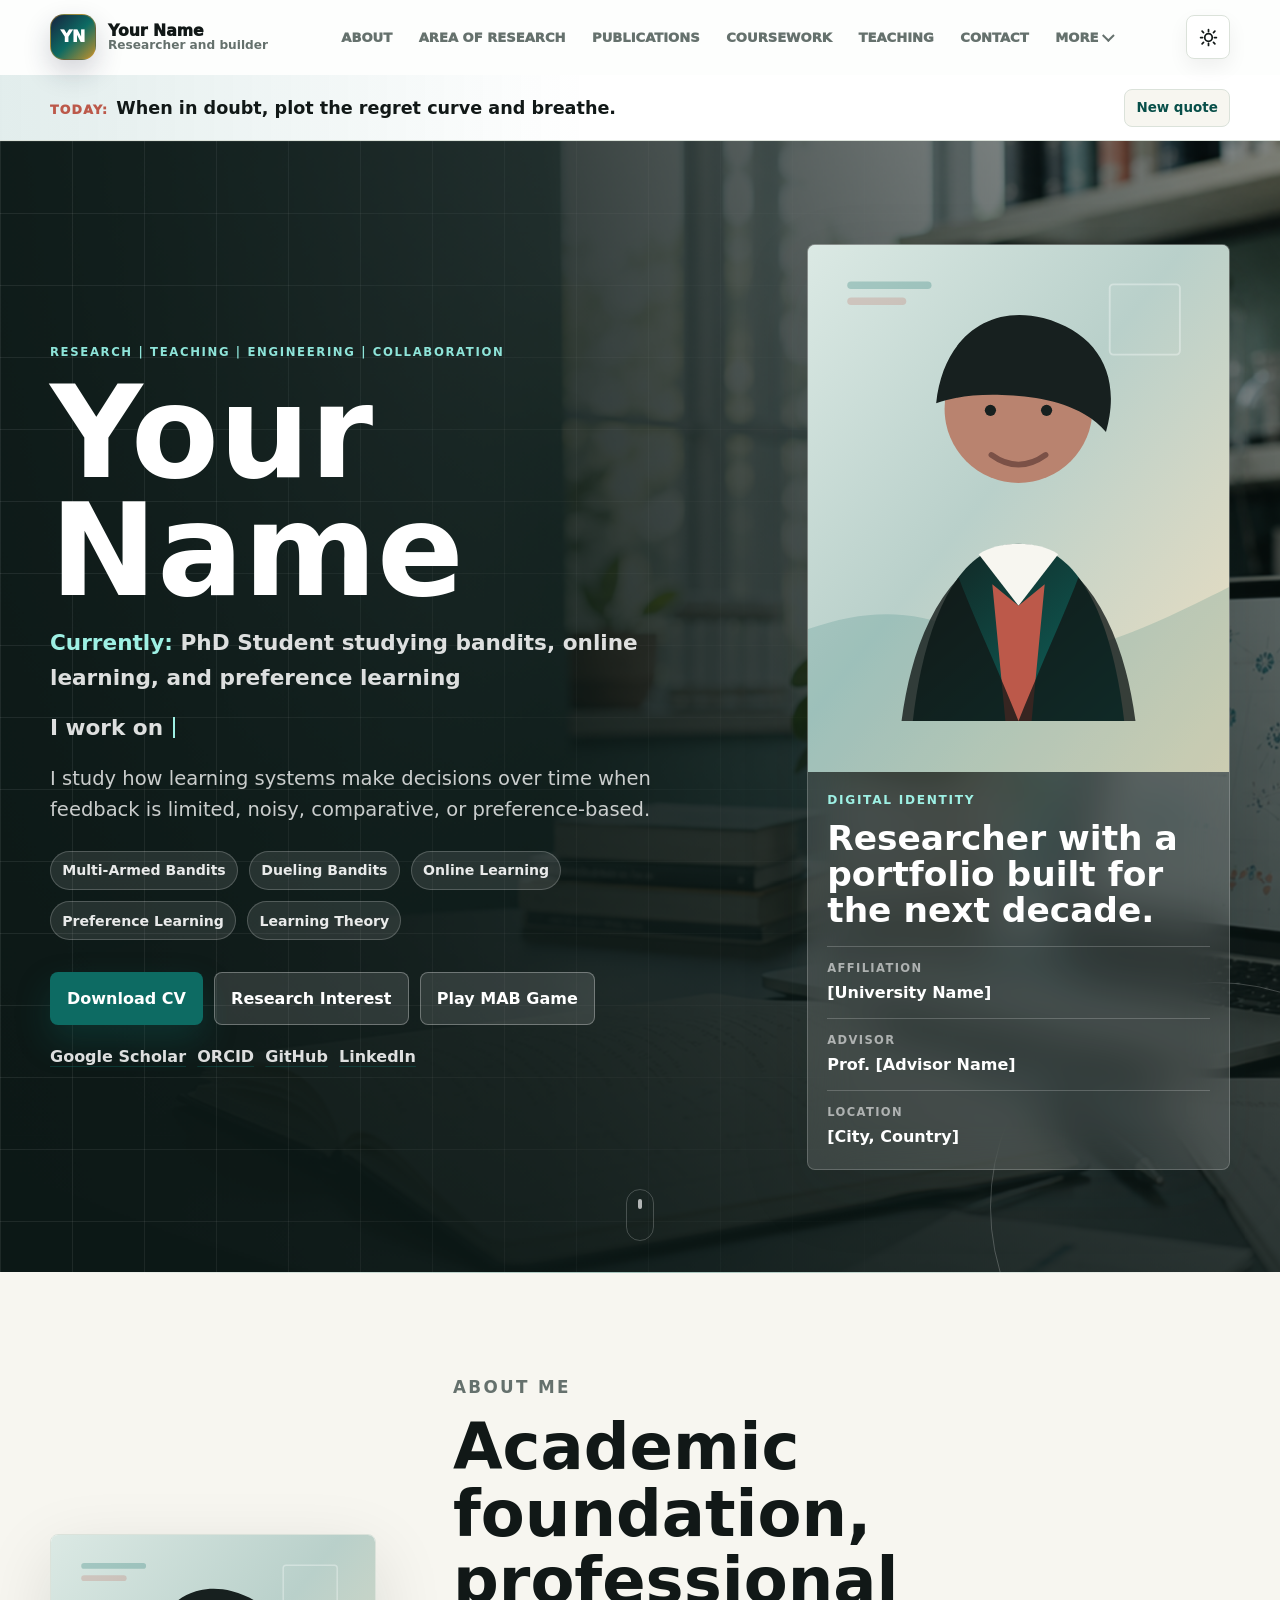
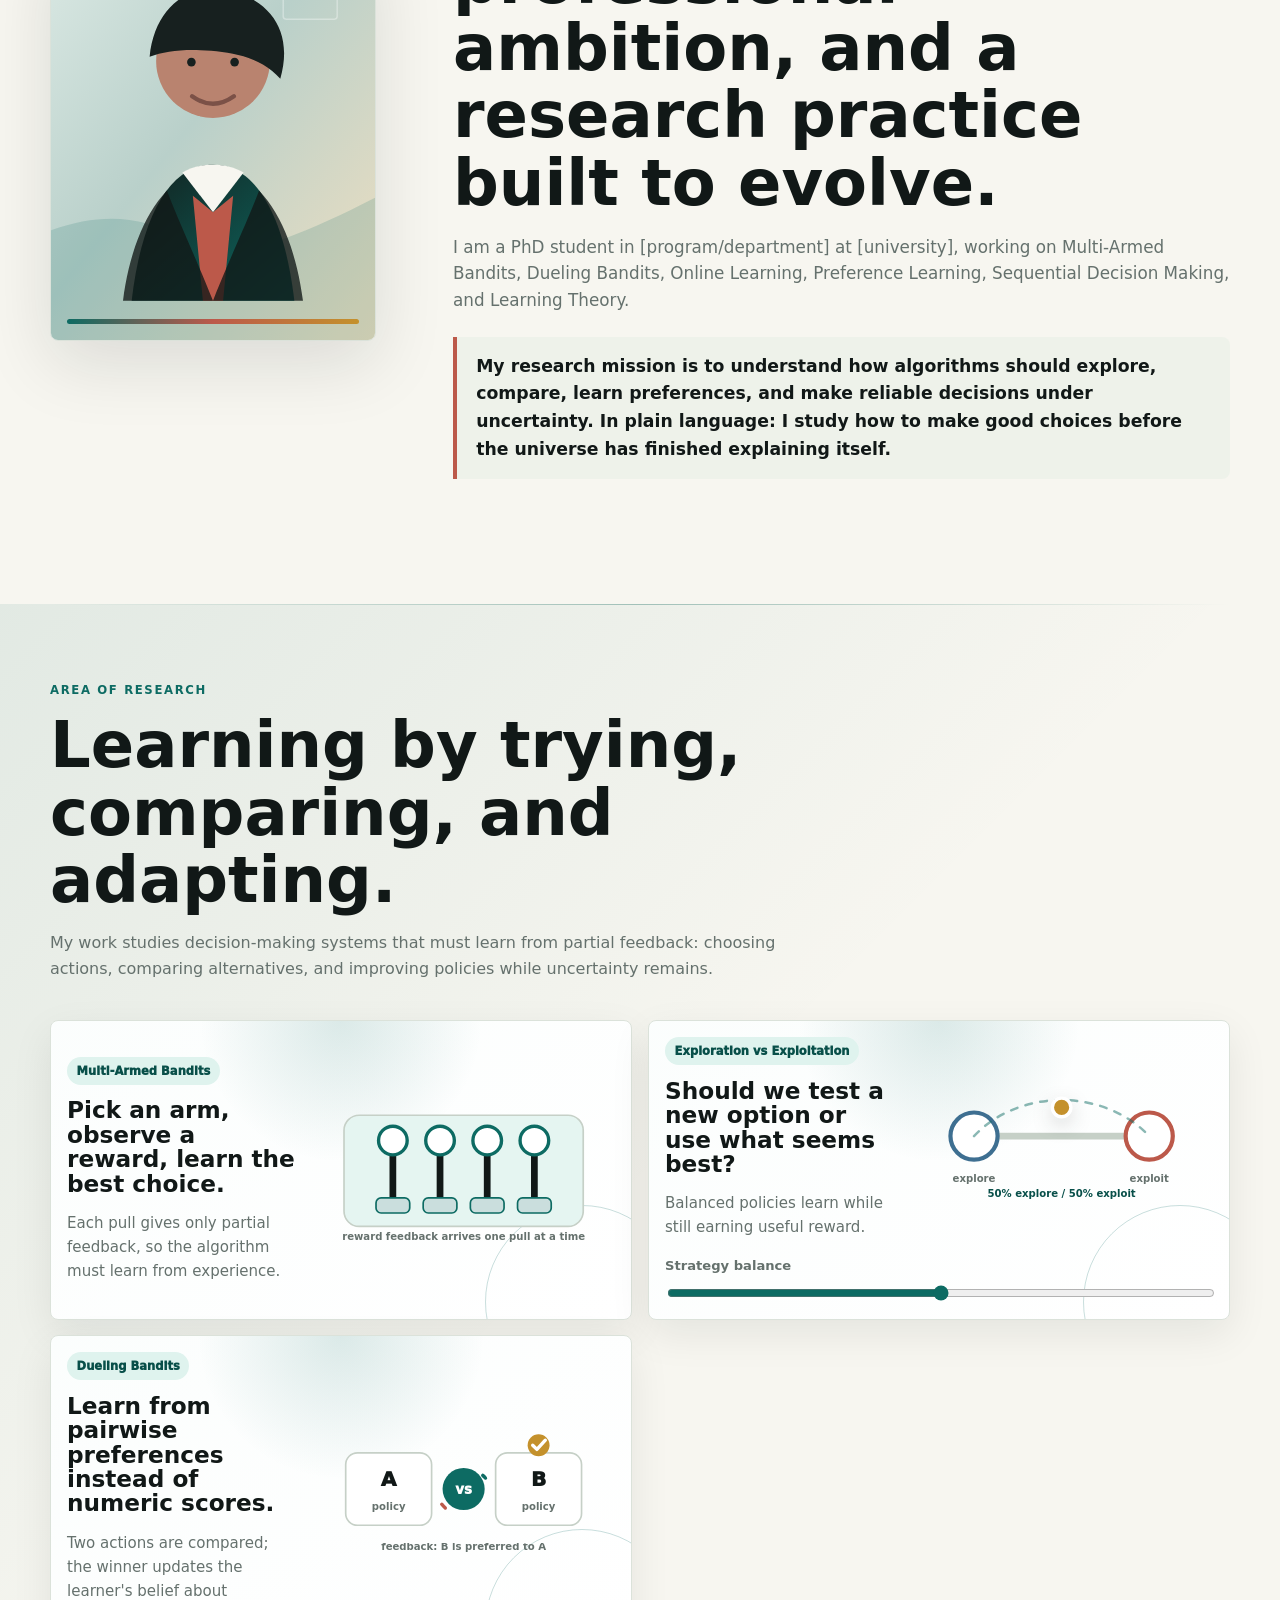
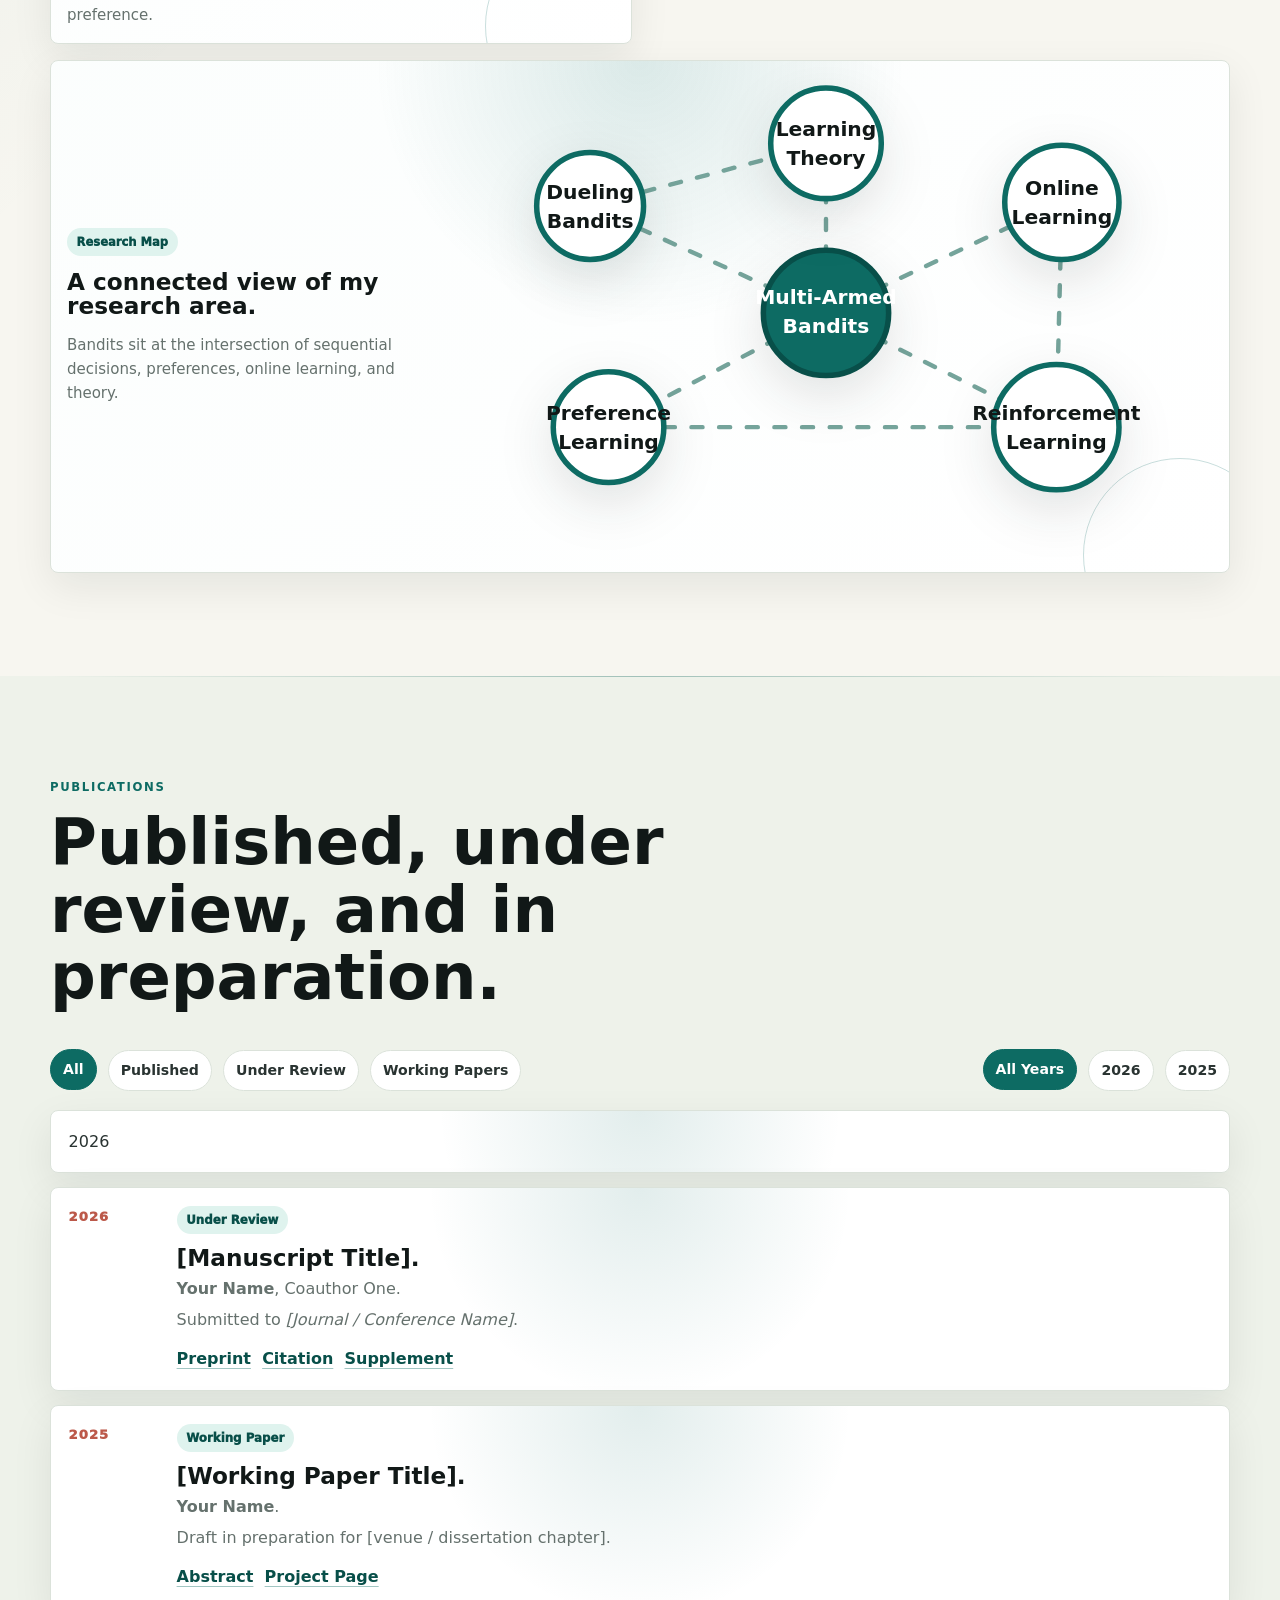
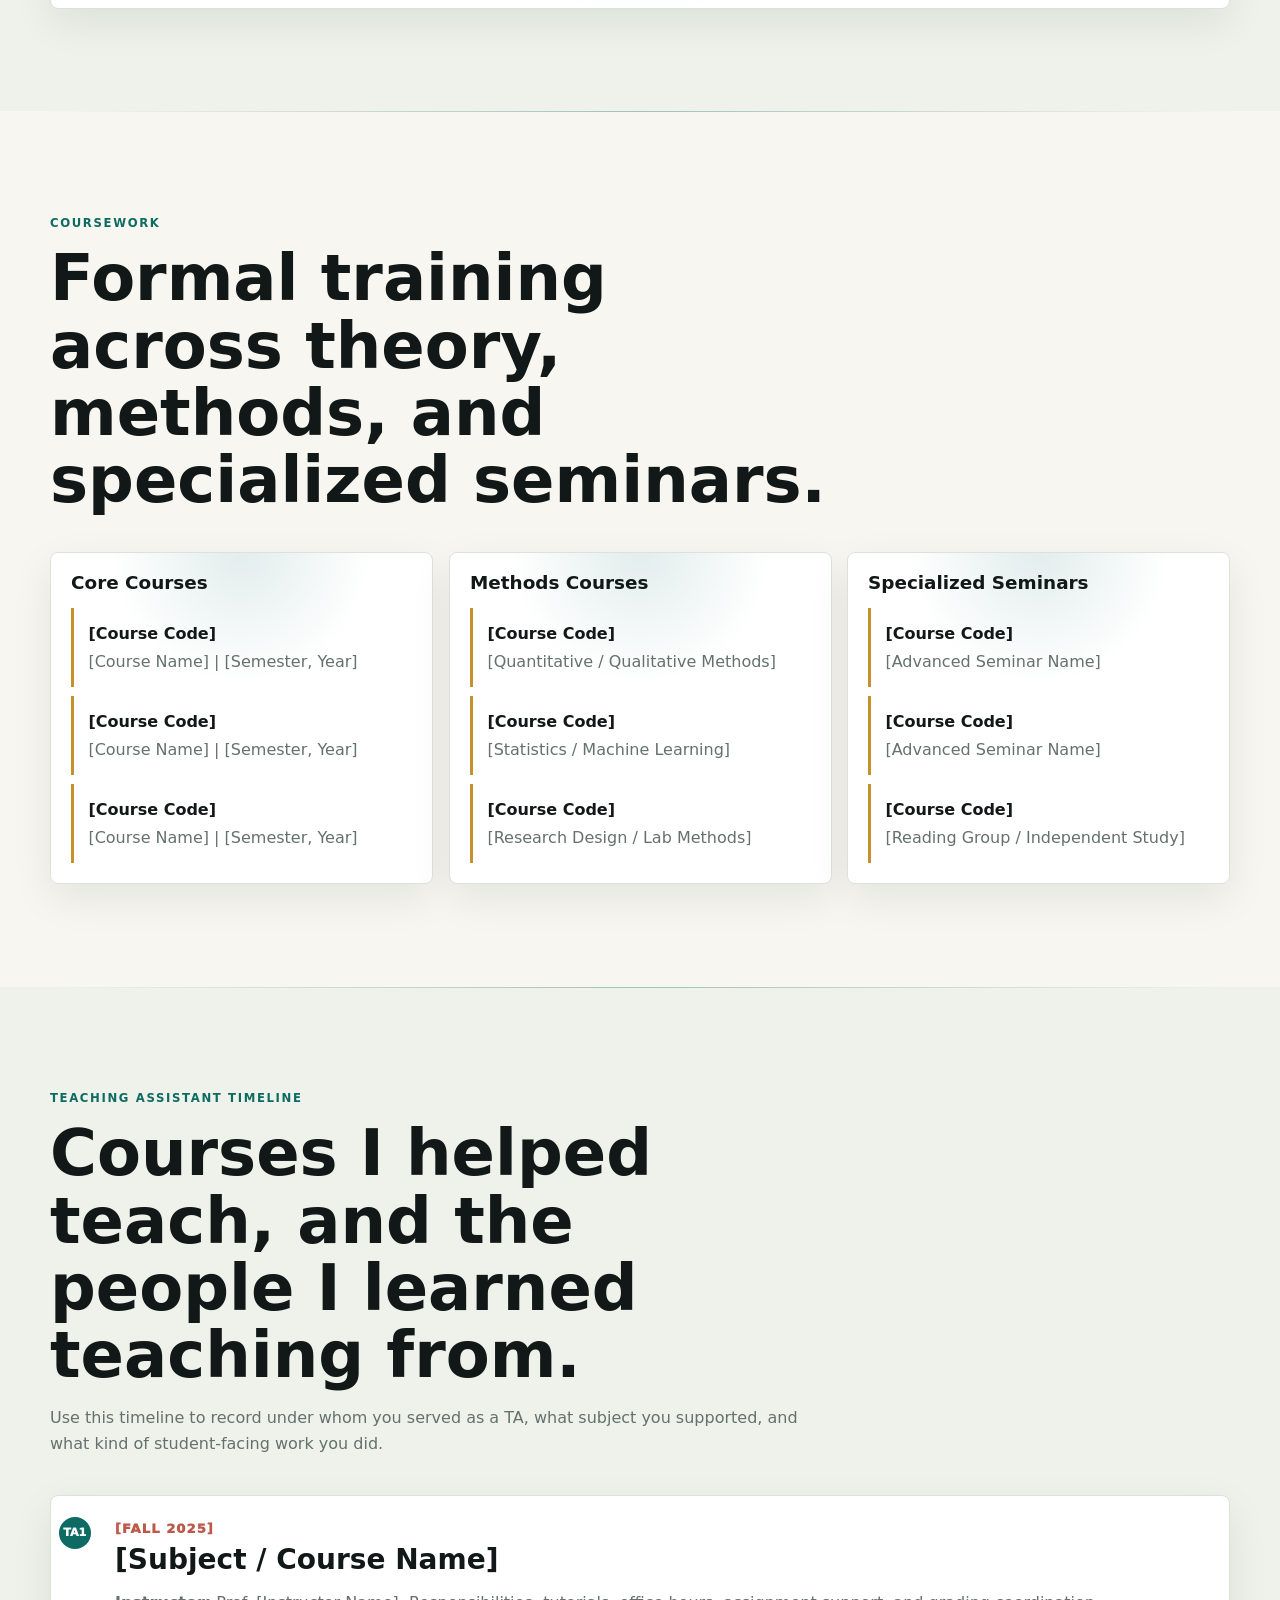
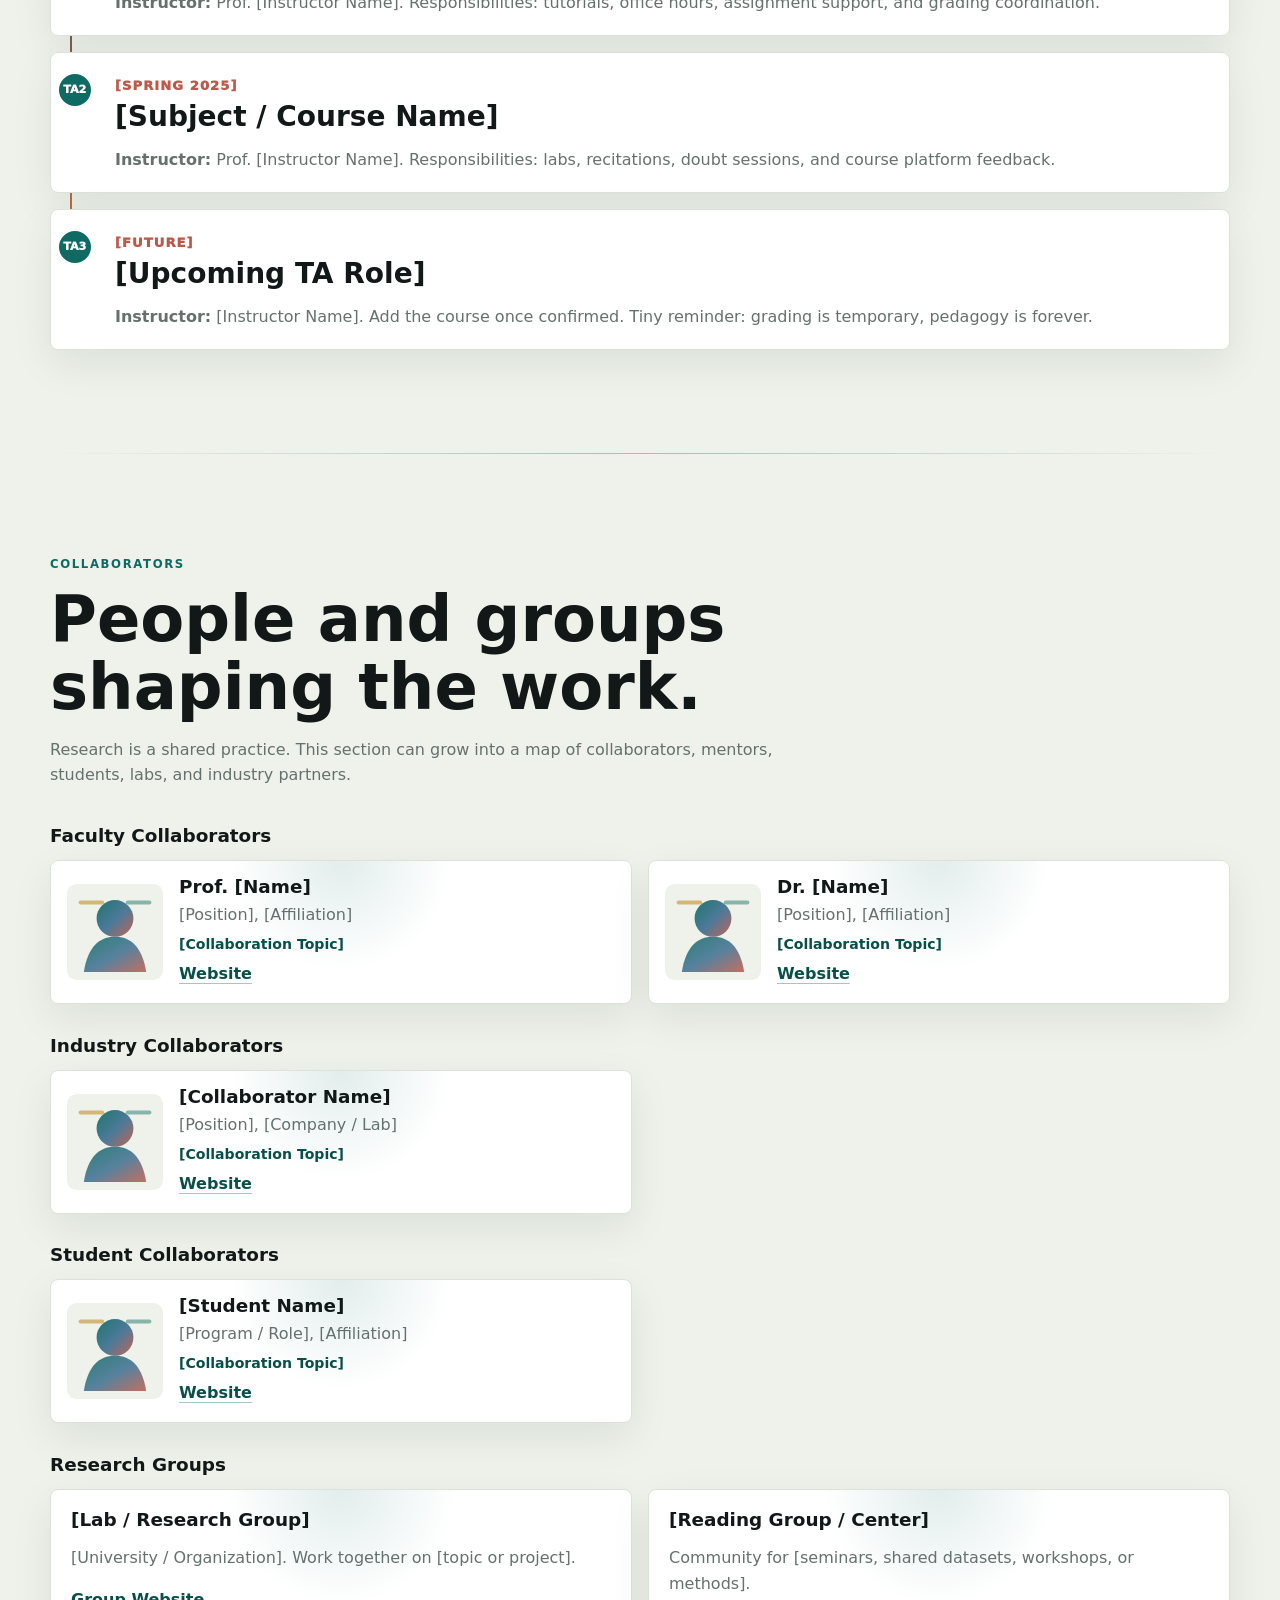
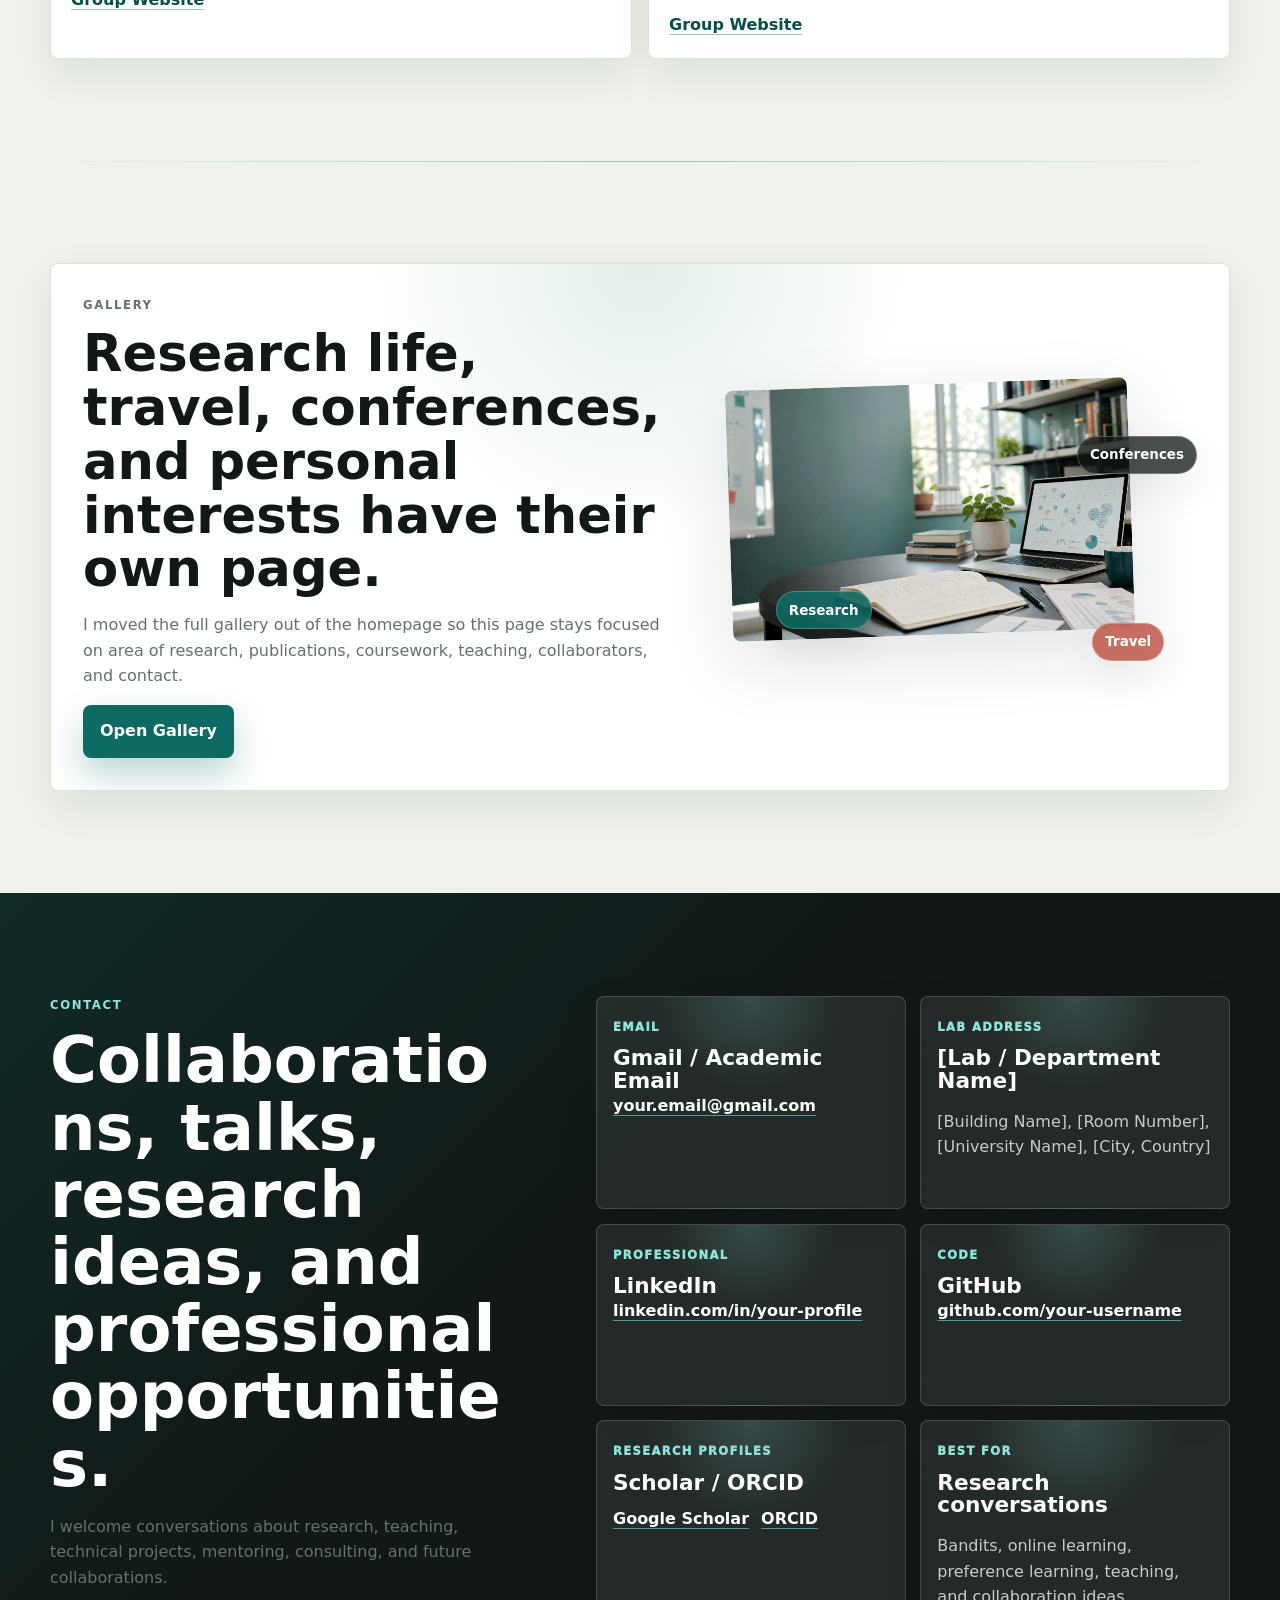
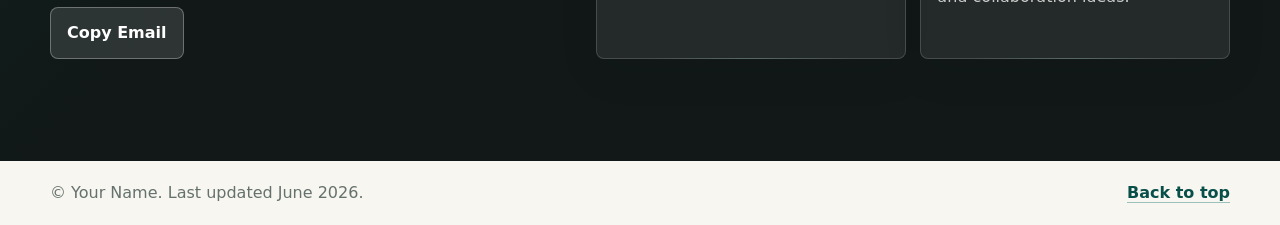
==== commit 7c3293dc: "making few changes" ====
--- a/index.html
+++ b/index.html
@@ -3,48 +3,43 @@
 <head>
   <meta charset="UTF-8">
   <meta name="viewport" content="width=device-width, initial-scale=1.0">
-  <meta name="description" content="Mudit Sharma is an early-stage PhD researcher and Junior Research Fellow at IIT Ropar working around human-AI systems, bandits, online learning, preference learning, and learning theory.">
-  <meta name="keywords" content="Mudit Sharma, PhD student, IIT Ropar, Junior Research Fellow, multi-armed bandits, dueling bandits, online learning, preference learning, sequential decision making, learning theory, data science">
-  <meta name="author" content="Mudit Sharma">
-  <meta property="og:title" content="Mudit Sharma | PhD Researcher">
-  <meta property="og:description" content="Early-stage PhD profile, research interests, archived drafts, coursework, and current projects.">
+  <meta name="description" content="Your Name is a researcher and professional building work across research, teaching, engineering, collaboration, and public scholarship.">
+  <meta name="keywords" content="Your Name, research, PhD, academic portfolio, publications, teaching, collaborators, professional website">
+  <meta name="author" content="Your Name">
+  <meta property="og:title" content="Your Name | Researcher and Professional">
+  <meta property="og:description" content="Research, publications, teaching, collaborators, projects, and professional portfolio.">
   <meta property="og:type" content="website">
   <meta property="og:image" content="assets/research-workspace.png">
   <meta name="theme-color" content="#0d4f49">
-  <title>Mudit Sharma | PhD Researcher</title>
+  <title>Your Name | Researcher and Professional</title>
   <link rel="preload" href="assets/research-workspace.png" as="image">
   <link rel="stylesheet" href="styles.css">
   <script type="application/ld+json">
     {
       "@context": "https://schema.org",
       "@type": "Person",
-      "name": "Mudit Sharma",
-      "jobTitle": "PhD Student and Junior Research Fellow",
+      "name": "Your Name",
+      "jobTitle": "PhD Student",
       "affiliation": {
         "@type": "CollegeOrUniversity",
-        "name": "IIT Ropar"
+        "name": "University Name"
       },
-      "email": "mailto:muditsharmaldh@gmail.com",
-      "sameAs": [
-        "https://github.com/Mudit-Sharma-30",
-        "https://www.linkedin.com/in/mudit-sharma-komu290220/",
-        "https://www.kaggle.com/muditsharma30",
-        "https://leetcode.com/MuditSharma30/",
-        "https://linktr.ee/muditsharmaldh"
-      ]
+      "email": "mailto:your.email@gmail.com",
+      "url": "https://your-domain.example"
     }
   </script>
 </head>
-<body class="early-stage-page">
+<body>
   <a class="skip-link" href="#main">Skip to content</a>
+  <div class="scroll-progress" data-scroll-progress aria-hidden="true"></div>
 
   <header class="site-header" data-header>
     <nav class="nav shell" aria-label="Primary navigation">
       <a class="brand" href="#top" aria-label="Go to top">
-        <span class="brand-mark">MS</span>
+        <span class="brand-mark">YN</span>
         <span class="brand-copy">
-          <strong>Mudit Sharma</strong>
-          <small>PhD researcher</small>
+          <strong>Your Name</strong>
+          <small>Researcher and builder</small>
         </span>
       </a>
 
@@ -56,19 +51,19 @@
 
       <div class="nav-links" data-nav-links>
         <a href="#about">About</a>
-        <a href="#interests">Interests</a>
-        <a href="#current-work">Current Work</a>
-        <a href="#archive">Archive</a>
+        <a href="#interests">Area of Research</a>
+        <a href="#publications">Publications</a>
         <a href="#coursework">Coursework</a>
+        <a href="#teaching">Teaching</a>
         <a href="#contact">Contact</a>
         <details class="nav-more">
           <summary>More</summary>
           <div class="nav-more-menu">
-            <a href="#toolkit">Toolkit</a>
-            <a href="#timeline">Timeline</a>
+            <a href="research-interests.html">Research Interest</a>
+            <a href="mab-game.html">MAB Game</a>
+            <a href="#collaborators">Collaborators</a>
             <a href="gallery.html">Gallery</a>
             <a href="cv.html">CV</a>
-            <a href="future-profile.html">Future Profile</a>
           </div>
         </details>
       </div>
@@ -84,24 +79,41 @@
 
   <main id="main">
     <!--
-      SECTION: Early-stage hero
-      Purpose: Honest first-year PhD positioning without overclaiming publications or mature impact.
-      Update: Replace name, affiliation, advisor, and current research sentence.
+      SECTION: Random Quote
+      Purpose: A lightweight, memorable opening that changes on click.
+      Update: Edit data-quotes with short quotes, jokes, or research reminders.
+      Add entries: Separate each quote with a vertical bar.
     -->
-    <section class="early-hero" id="top" aria-label="Introduction">
-      <div class="early-hero-bg" data-parallax aria-hidden="true"></div>
-      <div class="shell early-hero-layout">
-        <div class="early-hero-copy reveal">
-          <p class="eyebrow">Early PhD researcher | Junior Research Fellow at IIT Ropar</p>
-          <h1>Mudit Sharma</h1>
+    <section class="quote-strip" id="top" aria-label="Random research quote">
+      <div class="shell quote-card">
+        <p data-random-quote data-quotes="Explore first, regret later. Preferably in a theorem.|A bandit problem is just decision-making with suspense.|Today's tiny lemma is tomorrow's politely typeset result.|If the proof is stuck, hydrate the mathematician.|The algorithm is confident. The confidence interval is less impressed.|My research area has arms. None of them help with carrying groceries.|Some days the best baseline is a clean notebook and a second cup of patience.|The best arm is hidden. That feels personal, but we proceed.|I trust the plot, but I still ask for error bars.|Research plan: read, doubt, simulate, repeat.|A clean baseline is self-care for algorithms.|Exploration is curiosity with a budget.|Regret is not failure; it is accounting with opinions.|If all arms look equal, the theorem is either elegant or hiding something.|Good experiments start with boring filenames.|A preference label is a tiny vote from uncertainty.|Online learning exists because data refuses to arrive all at once.|The algorithm explored. The advisor asked for ablations.|A small proof is still a proof. Give it a nice name.|When in doubt, plot the regret curve and breathe.">Explore first, regret later. Preferably in a theorem.</p>
+        <button class="quote-button" type="button" data-random-quote-button>New quote</button>
+      </div>
+    </section>
+
+    <!--
+      SECTION: Hero
+      Purpose: First impression for the long-term personal brand.
+      Update: Replace name, role, short introduction, keywords, social links, and CV link.
+      Add entries: Add more keyword chips inside .keyword-row and more links inside .hero-social.
+    -->
+    <section class="hero" aria-label="Introduction">
+      <div class="hero-bg" data-parallax aria-hidden="true"></div>
+      <div class="hero-grid shell">
+        <div class="hero-copy reveal">
+          <p class="eyebrow">Research | Teaching | Engineering | Collaboration</p>
+          <h1>Your Name</h1>
+          <p class="role-line">
+            <span>Currently:</span> PhD Student studying bandits, online learning, and preference learning
+          </p>
           <p class="typing-line">
-            I am learning, building, and writing in <span data-typing data-phrases="human-AI systems|multi-armed bandits|dueling bandits|online learning|preference learning|learning theory"></span>
+            I work on <span data-typing data-phrases="multi-armed bandits|dueling bandits|online learning|sequential decision making|learning theory"></span>
           </p>
           <p class="hero-summary">
-            I work at the intersection of human-AI systems, data science, and
-            sequential decision making, with growing interests in bandits,
-            preference feedback, online learning, and learning theory.
+            I study how learning systems make decisions over time when feedback
+            is limited, noisy, comparative, or preference-based.
           </p>
+
           <div class="keyword-row" aria-label="Research keywords">
             <span>Multi-Armed Bandits</span>
             <span>Dueling Bandits</span>
@@ -109,111 +121,91 @@
             <span>Preference Learning</span>
             <span>Learning Theory</span>
           </div>
+
           <div class="hero-actions">
-            <a class="button primary" href="#current-work">Current Work</a>
-            <a class="button secondary" href="cv.html">View CV</a>
-          </div>
-        </div>
-
-        <aside class="early-status-card reveal" aria-label="Current academic status">
-          <img src="assets/profile-photo.svg" alt="Professional portrait placeholder for Mudit Sharma">
-          <div>
-            <span class="status-pill">Current stage</span>
-            <h2>Early PhD researcher building a foundation.</h2>
+            <a class="button primary" href="cv.html">Download CV</a>
+            <a class="button secondary" href="research-interests.html">Research Interest</a>
+            <a class="button secondary" href="mab-game.html">Play MAB Game</a>
+          </div>
+
+          <div class="hero-social" aria-label="Professional links">
+            <a href="#">Google Scholar</a>
+            <a href="#">ORCID</a>
+            <a href="#">GitHub</a>
+            <a href="#">LinkedIn</a>
+          </div>
+        </div>
+
+        <aside class="profile-card reveal" aria-label="Profile summary">
+          <div class="portrait-frame">
+            <img src="assets/profile-photo.svg" alt="Professional portrait placeholder for Your Name">
+          </div>
+          <div class="profile-card-body">
+            <p class="profile-label">Digital identity</p>
+            <h2>Researcher with a portfolio built for the next decade.</h2>
             <dl class="profile-facts">
               <div>
-                <dt>Program</dt>
-                <dd>Early PhD researcher / Junior Research Fellow</dd>
-              </div>
-              <div>
                 <dt>Affiliation</dt>
-                <dd>IIT Ropar</dd>
+                <dd>[University Name]</dd>
               </div>
               <div>
                 <dt>Advisor</dt>
-                <dd>Dr. Shweta Jain</dd>
+                <dd>Prof. [Advisor Name]</dd>
+              </div>
+              <div>
+                <dt>Location</dt>
+                <dd>[City, Country]</dd>
               </div>
             </dl>
           </div>
         </aside>
       </div>
+      <div class="hero-scroll-cue" aria-hidden="true"><span></span></div>
     </section>
 
     <!--
-      SECTION: Current snapshot
-      Purpose: Show progress honestly without publication-style metrics.
-      Update: Adjust each item as your first-year record grows.
+      SECTION: About
+      Purpose: Biography, mission, and professional positioning.
+      Update: Replace the paragraphs and mission statement with your specific story.
     -->
-    <section class="early-snapshot" aria-label="Current PhD snapshot">
-      <div class="shell snapshot-grid">
-        <article class="snapshot-card reveal">
-          <strong>Year 1</strong>
-          <span>PhD foundation in progress</span>
-        </article>
-        <article class="snapshot-card reveal">
-          <strong>0</strong>
-          <span>Formal publications so far</span>
-        </article>
-        <article class="snapshot-card reveal">
-          <strong>JRF</strong>
-          <span>IIT Ropar research role</span>
-        </article>
-        <article class="snapshot-card reveal">
-          <strong>5</strong>
-          <span>Public ML/data projects from earlier work</span>
-        </article>
+    <section class="section about-section" id="about">
+      <div class="shell about-layout">
+        <div class="about-media reveal">
+          <img src="assets/profile-photo.svg" alt="Professional portrait placeholder for Your Name" loading="lazy">
+        </div>
+        <div class="about-copy reveal">
+          <p class="section-kicker">About Me</p>
+          <h2>Academic foundation, professional ambition, and a research practice built to evolve.</h2>
+          <p>
+            I am a PhD student in [program/department] at [university], working
+            on Multi-Armed Bandits, Dueling Bandits, Online Learning, Preference
+            Learning, Sequential Decision Making, and Learning Theory.
+          </p>
+          <blockquote>
+            My research mission is to understand how algorithms should explore,
+            compare, learn preferences, and make reliable decisions under
+            uncertainty. In plain language: I study how to make good choices
+            before the universe has finished explaining itself.
+          </blockquote>
+        </div>
       </div>
     </section>
 
     <!--
-      SECTION: About
-      Purpose: Short biography suitable for an early PhD student.
-      Update: Add your actual background, program, and intellectual motivation.
-    -->
-    <section class="section about-section" id="about">
-      <div class="shell early-about-layout">
-        <div class="about-media reveal">
-          <img src="assets/profile-photo.svg" alt="Professional portrait placeholder for Mudit Sharma" loading="lazy">
-        </div>
-        <div class="about-copy reveal">
-          <p class="section-kicker">About</p>
-          <h2>I am in the stage where questions are becoming a research agenda.</h2>
-          <p>
-            I am an early-stage PhD researcher and Junior Research Fellow at IIT
-            Ropar. My current research direction is shaped by human-AI systems,
-            Multi-Armed Bandits, Dueling Bandits, Online Learning, Preference
-            Learning, Sequential Decision Making, and Learning Theory.
-          </p>
-          <p>
-            Before this stage, I worked as a Data Engineer at CloudEQ and built
-            projects in machine learning, computer vision, dashboards, and
-            recommendation systems. I do not yet list formal publications here;
-            this site highlights research in progress, archived notes, projects,
-            and preparation for future papers.
-          </p>
-          <blockquote>
-            Current focus: integrating human expertise with AI, turning early
-            bandit/preference-learning ideas into precise problems, and building
-            reproducible experiments for future manuscripts.
-          </blockquote>
-        </div>
-      </div>
-    </section>
-
-    <!--
-      SECTION: Research Interests
-      Purpose: Explain bandit research visually for non-specialist visitors.
-      Update: Keep these visuals short and concept-focused.
+      SECTION: Area of Research
+      Purpose: Explain bandits, online learning, preference learning, and learning theory with compact visuals.
+      Update: Edit card titles, captions, and graph node labels as your research scope changes.
+      Add entries: Add another .visual-card and keep SVG text short for mobile readability.
     -->
     <section class="section interests-section" id="interests">
       <div class="shell">
         <div class="section-heading reveal">
-          <p class="section-kicker">Research Interests</p>
-          <h2>How should an algorithm learn while it is still making decisions?</h2>
+          <p class="section-kicker">Area of Research</p>
+          <h2>Learning by trying, comparing, and adapting.</h2>
           <p>
-            Bandit and online learning problems study the tension between trying
-            uncertain actions, using what already looks best, and learning from
-            limited feedback.
+            My work studies decision-making systems that must learn from partial
+            feedback: choosing actions, comparing alternatives, and improving
+            policies while uncertainty remains.
           </p>
         </div>
 
@@ -221,27 +213,47 @@
           <article class="visual-card bandit-visual reveal" aria-labelledby="bandit-title">
             <div class="visual-card-copy">
               <span class="mini-label">Multi-Armed Bandits</span>
-              <h3 id="bandit-title">Choose, observe, update.</h3>
-              <p>Each action gives feedback only for the option selected.</p>
+              <h3 id="bandit-title">Pick an arm, observe a reward, learn the best choice.</h3>
+              <p>Each pull gives only partial feedback, so the algorithm must learn from experience.</p>
             </div>
-            <svg class="bandit-svg" viewBox="0 0 360 190" role="img" aria-label="Animated multi-armed bandit machine">
+            <svg class="bandit-svg" viewBox="0 0 360 190" role="img" aria-label="Animated four-arm bandit machine with reward signals">
               <rect class="machine-body" x="38" y="30" width="284" height="132" rx="18"></rect>
-              <g class="bandit-arm arm-one"><line x1="96" y1="72" x2="96" y2="128"></line><circle cx="96" cy="60" r="17"></circle><rect x="76" y="128" width="40" height="18" rx="6"></rect></g>
-              <g class="bandit-arm arm-two"><line x1="152" y1="72" x2="152" y2="128"></line><circle cx="152" cy="60" r="17"></circle><rect x="132" y="128" width="40" height="18" rx="6"></rect></g>
-              <g class="bandit-arm arm-three best-arm"><line x1="208" y1="72" x2="208" y2="128"></line><circle cx="208" cy="60" r="17"></circle><rect x="188" y="128" width="40" height="18" rx="6"></rect></g>
-              <g class="bandit-arm arm-four"><line x1="264" y1="72" x2="264" y2="128"></line><circle cx="264" cy="60" r="17"></circle><rect x="244" y="128" width="40" height="18" rx="6"></rect></g>
-              <g class="reward-dots"><circle cx="208" cy="36" r="4"></circle><circle cx="225" cy="24" r="4"></circle><circle cx="191" cy="23" r="4"></circle></g>
-              <text x="180" y="178" text-anchor="middle">partial feedback, one decision at a time</text>
+              <g class="bandit-arm arm-one">
+                <line x1="96" y1="72" x2="96" y2="128"></line>
+                <circle cx="96" cy="60" r="17"></circle>
+                <rect x="76" y="128" width="40" height="18" rx="6"></rect>
+              </g>
+              <g class="bandit-arm arm-two">
+                <line x1="152" y1="72" x2="152" y2="128"></line>
+                <circle cx="152" cy="60" r="17"></circle>
+                <rect x="132" y="128" width="40" height="18" rx="6"></rect>
+              </g>
+              <g class="bandit-arm arm-three best-arm">
+                <line x1="208" y1="72" x2="208" y2="128"></line>
+                <circle cx="208" cy="60" r="17"></circle>
+                <rect x="188" y="128" width="40" height="18" rx="6"></rect>
+              </g>
+              <g class="bandit-arm arm-four">
+                <line x1="264" y1="72" x2="264" y2="128"></line>
+                <circle cx="264" cy="60" r="17"></circle>
+                <rect x="244" y="128" width="40" height="18" rx="6"></rect>
+              </g>
+              <g class="reward-dots">
+                <circle cx="208" cy="36" r="4"></circle>
+                <circle cx="225" cy="24" r="4"></circle>
+                <circle cx="191" cy="23" r="4"></circle>
+              </g>
+              <text x="180" y="178" text-anchor="middle">reward feedback arrives one pull at a time</text>
             </svg>
           </article>
 
           <article class="visual-card explore-visual reveal" data-explore-card aria-labelledby="explore-title">
             <div class="visual-card-copy">
               <span class="mini-label">Exploration vs Exploitation</span>
-              <h3 id="explore-title">Try something uncertain or use the current best?</h3>
-              <p data-explore-caption>Move the control to see the policy shift.</p>
+              <h3 id="explore-title">Should we test a new option or use what seems best?</h3>
+              <p data-explore-caption>Move the control to see the decision policy shift.</p>
             </div>
-            <svg class="explore-svg" viewBox="0 0 360 170" role="img" aria-label="Interactive exploration versus exploitation balance">
+            <svg class="explore-svg" viewBox="0 0 360 170" role="img" aria-label="Interactive balance between exploration and exploitation">
               <line class="balance-track" x1="58" y1="82" x2="302" y2="82"></line>
               <circle class="balance-node explore-node" cx="76" cy="82" r="28"></circle>
               <circle class="balance-node exploit-node" cx="284" cy="82" r="28"></circle>
@@ -260,17 +272,28 @@
           <article class="visual-card duel-visual reveal" aria-labelledby="duel-title">
             <div class="visual-card-copy">
               <span class="mini-label">Dueling Bandits</span>
-              <h3 id="duel-title">Sometimes feedback is a comparison, not a score.</h3>
-              <p>Pairwise preferences help learn which option is better.</p>
+              <h3 id="duel-title">Learn from pairwise preferences instead of numeric scores.</h3>
+              <p>Two actions are compared; the winner updates the learner's belief about preference.</p>
             </div>
-            <svg class="duel-svg" viewBox="0 0 360 190" role="img" aria-label="Animated dueling bandit comparison">
-              <g class="duel-option option-a"><rect x="40" y="52" width="102" height="86" rx="14"></rect><text x="91" y="91" text-anchor="middle">A</text><text x="91" y="120" text-anchor="middle">policy</text></g>
-              <g class="duel-option option-b"><rect x="218" y="52" width="102" height="86" rx="14"></rect><text x="269" y="91" text-anchor="middle">B</text><text x="269" y="120" text-anchor="middle">policy</text></g>
+            <svg class="duel-svg" viewBox="0 0 360 190" role="img" aria-label="Animated pairwise comparison between two options">
+              <g class="duel-option option-a">
+                <rect x="40" y="52" width="102" height="86" rx="14"></rect>
+                <text x="91" y="91" text-anchor="middle">A</text>
+                <text x="91" y="120" text-anchor="middle">policy</text>
+              </g>
+              <g class="duel-option option-b">
+                <rect x="218" y="52" width="102" height="86" rx="14"></rect>
+                <text x="269" y="91" text-anchor="middle">B</text>
+                <text x="269" y="120" text-anchor="middle">policy</text>
+              </g>
               <circle class="vs-orb" cx="180" cy="95" r="25"></circle>
               <text class="vs-text" x="180" y="101" text-anchor="middle">vs</text>
               <path class="preference-flow flow-a" d="M154 82C170 65 190 65 206 82"></path>
               <path class="preference-flow flow-b" d="M206 113C190 132 170 132 154 113"></path>
-              <g class="winner-badge"><circle cx="269" cy="43" r="13"></circle><path d="M262 43l5 5 10-11"></path></g>
+              <g class="winner-badge">
+                <circle cx="269" cy="43" r="13"></circle>
+                <path d="M262 43l5 5 10-11"></path>
+              </g>
               <text x="180" y="168" text-anchor="middle">feedback: B is preferred to A</text>
             </svg>
           </article>
@@ -278,19 +301,50 @@
           <article class="visual-card network-visual reveal" aria-labelledby="network-title">
             <div class="visual-card-copy">
               <span class="mini-label">Research Map</span>
-              <h3 id="network-title">The ideas I am connecting.</h3>
-              <p>Bandits connect naturally to preferences, online learning, reinforcement learning, and theory.</p>
+              <h3 id="network-title">A connected view of my research area.</h3>
+              <p>Bandits sit at the intersection of sequential decisions, preferences, online learning, and theory.</p>
             </div>
-            <svg class="network-svg" viewBox="0 0 420 260" role="img" aria-label="Research network graph">
+            <svg class="network-svg" viewBox="0 0 420 260" role="img" aria-label="Network graph connecting bandits, online learning, reinforcement learning, preference learning, and learning theory">
               <g class="network-links">
-                <line x1="210" y1="128" x2="82" y2="70"></line><line x1="210" y1="128" x2="92" y2="190"></line><line x1="210" y1="128" x2="338" y2="68"></line><line x1="210" y1="128" x2="335" y2="190"></line><line x1="210" y1="128" x2="210" y2="36"></line><line x1="82" y1="70" x2="210" y2="36"></line><line x1="92" y1="190" x2="335" y2="190"></line><line x1="338" y1="68" x2="335" y2="190"></line>
-              </g>
-              <g class="network-node central-node"><circle cx="210" cy="128" r="34"></circle><text x="210" y="123" text-anchor="middle">Multi-Armed</text><text x="210" y="139" text-anchor="middle">Bandits</text></g>
-              <g class="network-node"><circle cx="82" cy="70" r="29"></circle><text x="82" y="66" text-anchor="middle">Dueling</text><text x="82" y="82" text-anchor="middle">Bandits</text></g>
-              <g class="network-node"><circle cx="92" cy="190" r="30"></circle><text x="92" y="186" text-anchor="middle">Preference</text><text x="92" y="202" text-anchor="middle">Learning</text></g>
-              <g class="network-node"><circle cx="338" cy="68" r="31"></circle><text x="338" y="64" text-anchor="middle">Online</text><text x="338" y="80" text-anchor="middle">Learning</text></g>
-              <g class="network-node"><circle cx="335" cy="190" r="34"></circle><text x="335" y="186" text-anchor="middle">Reinforcement</text><text x="335" y="202" text-anchor="middle">Learning</text></g>
-              <g class="network-node"><circle cx="210" cy="36" r="30"></circle><text x="210" y="32" text-anchor="middle">Learning</text><text x="210" y="48" text-anchor="middle">Theory</text></g>
+                <line x1="210" y1="128" x2="82" y2="70"></line>
+                <line x1="210" y1="128" x2="92" y2="190"></line>
+                <line x1="210" y1="128" x2="338" y2="68"></line>
+                <line x1="210" y1="128" x2="335" y2="190"></line>
+                <line x1="210" y1="128" x2="210" y2="36"></line>
+                <line x1="82" y1="70" x2="210" y2="36"></line>
+                <line x1="92" y1="190" x2="335" y2="190"></line>
+                <line x1="338" y1="68" x2="335" y2="190"></line>
+              </g>
+              <g class="network-node central-node">
+                <circle cx="210" cy="128" r="34"></circle>
+                <text x="210" y="123" text-anchor="middle">Multi-Armed</text>
+                <text x="210" y="139" text-anchor="middle">Bandits</text>
+              </g>
+              <g class="network-node">
+                <circle cx="82" cy="70" r="29"></circle>
+                <text x="82" y="66" text-anchor="middle">Dueling</text>
+                <text x="82" y="82" text-anchor="middle">Bandits</text>
+              </g>
+              <g class="network-node">
+                <circle cx="92" cy="190" r="30"></circle>
+                <text x="92" y="186" text-anchor="middle">Preference</text>
+                <text x="92" y="202" text-anchor="middle">Learning</text>
+              </g>
+              <g class="network-node">
+                <circle cx="338" cy="68" r="31"></circle>
+                <text x="338" y="64" text-anchor="middle">Online</text>
+                <text x="338" y="80" text-anchor="middle">Learning</text>
+              </g>
+              <g class="network-node">
+                <circle cx="335" cy="190" r="34"></circle>
+                <text x="335" y="186" text-anchor="middle">Reinforcement</text>
+                <text x="335" y="202" text-anchor="middle">Learning</text>
+              </g>
+              <g class="network-node">
+                <circle cx="210" cy="36" r="30"></circle>
+                <text x="210" y="32" text-anchor="middle">Learning</text>
+                <text x="210" y="48" text-anchor="middle">Theory</text>
+              </g>
             </svg>
           </article>
         </div>
@@ -298,171 +352,117 @@
     </section>
 
     <!--
-      SECTION: Current Work
-      Purpose: Show active directions without pretending they are finished papers.
-      Update: Replace cards with your real project ideas, status, and next steps.
+      SECTION: Publications
+      Purpose: Published papers, under-review manuscripts, and working papers.
+      Update: Edit data-status and data-year values so filters work correctly.
+      Add entries: Copy one .publication item and update title, authors, venue, year, and links.
     -->
-    <section class="section current-work-section" id="current-work">
+    <section class="section publications-section" id="publications">
       <div class="shell">
         <div class="section-heading reveal">
-          <p class="section-kicker">Current Work</p>
-          <h2>Research ideas I am actively shaping.</h2>
-          <p>
-            These are not formal publications yet. They are active directions,
-            drafts, experiments, and questions being refined into future manuscripts.
-          </p>
-        </div>
-
-        <div class="early-work-grid">
-          <article class="early-work-card reveal">
-            <span class="status-pill">Active research role</span>
-            <h3>Integrating human expertise with AI</h3>
-            <p>
-              As a Junior Research Fellow at IIT Ropar, I work on questions
-              around improving the combined performance of human and AI systems.
-            </p>
-            <ul class="meta-list">
-              <li>Guided by Dr. Shweta Jain</li>
-              <li>Connected to a SERB-CRG research project</li>
-            </ul>
-          </article>
-          <article class="early-work-card reveal">
-            <span class="status-pill">Idea in progress</span>
-            <h3>Bandits, preference feedback, and online learning</h3>
-            <p>
-              I am shaping early problems around how algorithms should learn
-              from partial feedback, pairwise comparisons, and sequential choices.
-            </p>
-            <ul class="meta-list">
-              <li>Current stage: reading, problem formulation, early notes</li>
-              <li>Next step: define assumptions and baseline algorithms</li>
-            </ul>
-          </article>
-          <article class="early-work-card reveal">
-            <span class="status-pill">Implementation</span>
-            <h3>Simulation and reproducibility setup</h3>
-            <p>
-              A codebase for testing bandit algorithms, comparing baselines, and
-              keeping experiments reproducible from the beginning.
-            </p>
-            <ul class="meta-list">
-              <li>Tools: Python, Jupyter, NumPy, Pandas, Git</li>
-              <li>Next step: document metrics, plots, and experiment logs</li>
-            </ul>
+          <p class="section-kicker">Publications</p>
+          <h2>Published, under review, and in preparation.</h2>
+        </div>
+
+        <div class="filter-bar reveal" aria-label="Publication filters">
+          <div class="filter-group" role="group" aria-label="Filter by status">
+            <button class="filter-button active" type="button" data-publication-filter="all">All</button>
+            <button class="filter-button" type="button" data-publication-filter="published">Published</button>
+            <button class="filter-button" type="button" data-publication-filter="review">Under Review</button>
+            <button class="filter-button" type="button" data-publication-filter="working">Working Papers</button>
+          </div>
+          <div class="filter-group" role="group" aria-label="Filter by year">
+            <button class="filter-button active" type="button" data-year-filter="all">All Years</button>
+            <button class="filter-button" type="button" data-year-filter="2026">2026</button>
+            <button class="filter-button" type="button" data-year-filter="2025">2025</button>
+          </div>
+        </div>
+
+        <div class="publication-list" data-publication-list>
+          <article class="publication reveal" data-status="published" data-year="2026">
+            <div class="pub-index">2026</div>
+            <div class="pub-body">
+              <span class="status-pill">Published</span>
+              <h3>[Paper Title].</h3>
+              <p><strong>Your Name</strong>, Coauthor One, Coauthor Two.</p>
+              <p><em>[Journal / Conference Name]</em>. DOI: [doi-link]</p>
+              <div class="pub-links">
+                <a href="#">PDF</a>
+                <a href="#">Citation</a>
+                <a href="#">Code</a>
+                <a href="#">Dataset</a>
+              </div>
+            </div>
+          </article>
+
+          <article class="publication reveal" data-status="review" data-year="2026">
+            <div class="pub-index">2026</div>
+            <div class="pub-body">
+              <span class="status-pill">Under Review</span>
+              <h3>[Manuscript Title].</h3>
+              <p><strong>Your Name</strong>, Coauthor One.</p>
+              <p>Submitted to <em>[Journal / Conference Name]</em>.</p>
+              <div class="pub-links">
+                <a href="#">Preprint</a>
+                <a href="#">Citation</a>
+                <a href="#">Supplement</a>
+              </div>
+            </div>
+          </article>
+
+          <article class="publication reveal" data-status="working" data-year="2025">
+            <div class="pub-index">2025</div>
+            <div class="pub-body">
+              <span class="status-pill">Working Paper</span>
+              <h3>[Working Paper Title].</h3>
+              <p><strong>Your Name</strong>.</p>
+              <p>Draft in preparation for [venue / dissertation chapter].</p>
+              <div class="pub-links">
+                <a href="#">Abstract</a>
+                <a href="#">Project Page</a>
+              </div>
+            </div>
           </article>
         </div>
       </div>
     </section>
 
     <!--
-      SECTION: Archive
-      Purpose: Replace a formal publication list with honest archived work and drafts.
-      Update: Add arXiv links, technical reports, notes, posters, or private draft descriptions.
-      Add entries: Copy .archive-item and set a clear status label.
-    -->
-    <section class="section archive-section" id="archive">
-      <div class="shell">
-        <div class="section-heading reveal">
-          <p class="section-kicker">Archive and Drafts</p>
-          <h2>Work I can point to before formal publications.</h2>
-          <p>
-            This section is intentionally not called “Publications.” It is for
-            arXiv versions, working notes, technical reports, reproducible code,
-            posters, and drafts that show genuine progress.
-          </p>
-        </div>
-
-        <div class="archive-list">
-          <article class="archive-item reveal">
-            <div class="archive-date">2026</div>
-            <div>
-              <span class="status-pill">Archived / Draft</span>
-              <h3>[Archived Work Title]</h3>
-              <p>
-                Short description of the problem, what you tried, and what is
-                still incomplete. Add an arXiv, OSF, GitHub, or PDF link when ready.
-              </p>
-              <div class="pub-links">
-                <a href="#">arXiv / PDF</a>
-                <a href="#">Code</a>
-                <a href="#">Notes</a>
-              </div>
-            </div>
-          </article>
-
-          <article class="archive-item reveal">
-            <div class="archive-date">2026</div>
-            <div>
-              <span class="status-pill">Working Notes</span>
-              <h3>[Reading / Theory Notes Topic]</h3>
-              <p>
-                Use this for polished notes from a reading course, theorem
-                sketches, literature maps, or a small explanatory writeup.
-              </p>
-              <div class="pub-links">
-                <a href="#">Notes</a>
-                <a href="#">BibTeX / Reading List</a>
-              </div>
-            </div>
-          </article>
-
-          <article class="archive-item reveal">
-            <div class="archive-date">Future</div>
-            <div>
-              <span class="status-pill">Publication pipeline</span>
-              <h3>Formal publications will appear here when ready.</h3>
-              <p>
-                Once a manuscript is submitted, accepted, or published, move it
-                from this archive into the fuller publication-style website.
-              </p>
-              <div class="pub-links">
-                <a href="future-profile.html">View future profile template</a>
-              </div>
-            </div>
-          </article>
-        </div>
-      </div>
-    </section>
-
-    <!--
       SECTION: Coursework
-      Purpose: First-year PhD students often have coursework as meaningful evidence of preparation.
-      Update: Replace with completed first-year courses and reading groups.
+      Purpose: Completed coursework grouped by training area.
+      Update: Replace course names, codes, and semesters.
+      Add entries: Copy an li inside the right category, or add a new .course-column.
     -->
     <section class="section coursework-section" id="coursework">
       <div class="shell">
         <div class="section-heading reveal">
-          <p class="section-kicker">Coursework and Preparation</p>
-          <h2>First-year foundation.</h2>
-          <p>
-            Coursework matters at this stage. This section shows the training
-            that is shaping the research agenda.
-          </p>
+          <p class="section-kicker">Coursework</p>
+          <h2>Formal training across theory, methods, and specialized seminars.</h2>
         </div>
 
         <div class="course-grid">
           <article class="course-column reveal">
-            <h3>Core Theory</h3>
+            <h3>Core Courses</h3>
             <ul class="course-list">
-              <li><strong>[Course Code]</strong><span>[Algorithms / Probability / Optimization] | [Semester, Year]</span></li>
-              <li><strong>[Course Code]</strong><span>[Learning Theory / Statistical Learning] | [Semester, Year]</span></li>
-              <li><strong>[Reading]</strong><span>Bandit algorithms and online learning foundations</span></li>
+              <li><strong>[Course Code]</strong><span>[Course Name] | [Semester, Year]</span></li>
+              <li><strong>[Course Code]</strong><span>[Course Name] | [Semester, Year]</span></li>
+              <li><strong>[Course Code]</strong><span>[Course Name] | [Semester, Year]</span></li>
             </ul>
           </article>
           <article class="course-column reveal">
-            <h3>Methods</h3>
+            <h3>Methods Courses</h3>
             <ul class="course-list">
+              <li><strong>[Course Code]</strong><span>[Quantitative / Qualitative Methods]</span></li>
               <li><strong>[Course Code]</strong><span>[Statistics / Machine Learning]</span></li>
-              <li><strong>[Course Code]</strong><span>[Stochastic Processes / Decision Making]</span></li>
-              <li><strong>[Practice]</strong><span>Simulation, evaluation, and reproducible experiments</span></li>
+              <li><strong>[Course Code]</strong><span>[Research Design / Lab Methods]</span></li>
             </ul>
           </article>
           <article class="course-column reveal">
-            <h3>Research Habits</h3>
+            <h3>Specialized Seminars</h3>
             <ul class="course-list">
-              <li><strong>Reading</strong><span>Paper summaries and literature maps</span></li>
-              <li><strong>Writing</strong><span>Technical notes, proofs, and problem statements</span></li>
-              <li><strong>Building</strong><span>Code notebooks and experiment scaffolds</span></li>
+              <li><strong>[Course Code]</strong><span>[Advanced Seminar Name]</span></li>
+              <li><strong>[Course Code]</strong><span>[Advanced Seminar Name]</span></li>
+              <li><strong>[Course Code]</strong><span>[Reading Group / Independent Study]</span></li>
             </ul>
           </article>
         </div>
@@ -470,119 +470,154 @@
     </section>
 
     <!--
-      SECTION: Toolkit
-      Purpose: A modest current toolkit, not an exaggerated expert profile.
-      Update: Adjust data-level values conservatively as your confidence grows.
+      SECTION: Teaching Assistant Timeline
+      Purpose: Timeline of TA roles, instructors, subjects, and responsibilities.
+      Update: Replace course names, instructor names, semesters, and duties.
+      Add entries: Copy one .timeline-item and update data-step in sequence.
     -->
-    <section class="section skills-section" id="toolkit">
+    <section class="section teaching-section timeline-section" id="teaching">
       <div class="shell">
         <div class="section-heading reveal">
-          <p class="section-kicker">Toolkit</p>
-          <h2>Tools I am using and strengthening.</h2>
+          <p class="section-kicker">Teaching Assistant Timeline</p>
+          <h2>Courses I helped teach, and the people I learned teaching from.</h2>
           <p>
-            This is a working toolkit: enough to build simulations, read theory,
-            write reproducible notes, and turn early ideas into research.
+            Use this timeline to record under whom you served as a TA, what
+            subject you supported, and what kind of student-facing work you did.
           </p>
         </div>
 
-        <div class="toolkit-console reveal" aria-label="Current research toolkit">
-          <div class="toolkit-status">
-            <span class="signal-dot"></span>
-            <span>Current toolkit</span>
-            <strong>Learning + building + documenting</strong>
-          </div>
-
-          <div class="skills-grid">
-            <article class="skill-category toolkit-module reveal" data-skill-module>
-              <div class="module-head"><span>01</span><h3>Programming</h3></div>
-              <div class="skill-meter" data-level="72"><span></span></div>
-              <div class="skill-badges">
-                <button class="skill-badge" type="button">Python</button>
-                <button class="skill-badge" type="button">R</button>
-                <button class="skill-badge" type="button">SQL</button>
-                <button class="skill-badge" type="button">Git</button>
-              </div>
-            </article>
-            <article class="skill-category toolkit-module reveal" data-skill-module>
-              <div class="module-head"><span>02</span><h3>Bandit Algorithms</h3></div>
-              <div class="skill-meter" data-level="62"><span></span></div>
-              <div class="skill-badges">
-                <button class="skill-badge" type="button">UCB</button>
-                <button class="skill-badge" type="button">Thompson Sampling</button>
-                <button class="skill-badge" type="button">Dueling Bandits</button>
-                <button class="skill-badge" type="button">Regret</button>
-              </div>
-            </article>
-            <article class="skill-category toolkit-module reveal" data-skill-module>
-              <div class="module-head"><span>03</span><h3>Research Writing</h3></div>
-              <div class="skill-meter" data-level="66"><span></span></div>
-              <div class="skill-badges">
-                <button class="skill-badge" type="button">LaTeX</button>
-                <button class="skill-badge" type="button">Zotero</button>
-                <button class="skill-badge" type="button">Proof Notes</button>
-                <button class="skill-badge" type="button">Reading Maps</button>
-              </div>
-            </article>
-          </div>
+        <div class="journey-timeline" aria-label="Teaching assistant timeline">
+          <article class="timeline-item reveal" data-step="TA1">
+            <time>[Fall 2025]</time>
+            <h3>[Subject / Course Name]</h3>
+            <p><strong>Instructor:</strong> Prof. [Instructor Name]. Responsibilities: tutorials, office hours, assignment support, and grading coordination.</p>
+          </article>
+          <article class="timeline-item reveal" data-step="TA2">
+            <time>[Spring 2025]</time>
+            <h3>[Subject / Course Name]</h3>
+            <p><strong>Instructor:</strong> Prof. [Instructor Name]. Responsibilities: labs, recitations, doubt sessions, and course platform feedback.</p>
+          </article>
+          <article class="timeline-item reveal" data-step="TA3">
+            <time>[Future]</time>
+            <h3>[Upcoming TA Role]</h3>
+            <p><strong>Instructor:</strong> [Instructor Name]. Add the course once confirmed. Tiny reminder: grading is temporary, pedagogy is forever.</p>
+          </article>
         </div>
       </div>
     </section>
 
     <!--
-      SECTION: Timeline
-      Purpose: Show a realistic early PhD trajectory.
-      Update: Add milestones such as coursework, qualifying exam, advisor match, proposal.
+      SECTION: Collaborators
+      Purpose: Faculty, industry, student, and research-group collaborators.
+      Update: Replace names, affiliations, positions, topics, and website links.
+      Add entries: Copy .collaborator-card into the correct category group.
     -->
-    <section class="section timeline-section" id="timeline">
+    <section class="section collaborators-section" id="collaborators">
       <div class="shell">
         <div class="section-heading reveal">
-          <p class="section-kicker">Timeline</p>
-          <h2>Where I am in the PhD process.</h2>
-        </div>
-        <div class="journey-timeline" aria-label="Early PhD timeline">
-          <article class="timeline-item reveal" data-step="01">
-            <time>[Year]</time>
-            <h3>Started PhD</h3>
-            <p>Began doctoral training in [department / field] at [university].</p>
-          </article>
-          <article class="timeline-item reveal" data-step="02">
-            <time>[Year]</time>
-            <h3>Completed first year</h3>
-            <p>Finished core coursework, initial reading, and early project exploration.</p>
-          </article>
-          <article class="timeline-item reveal" data-step="03">
-            <time>Now</time>
-            <h3>Research direction forming</h3>
-            <p>Developing ideas in bandits, online learning, preference learning, and theory.</p>
-          </article>
-          <article class="timeline-item reveal" data-step="04">
-            <time>Next</time>
-            <h3>Turn drafts into manuscripts</h3>
-            <p>Refine archived work into formal submissions when the results are mature.</p>
-          </article>
+          <p class="section-kicker">Collaborators</p>
+          <h2>People and groups shaping the work.</h2>
+          <p>Research is a shared practice. This section can grow into a map of collaborators, mentors, students, labs, and industry partners.</p>
+        </div>
+
+        <div class="collaborator-category reveal">
+          <h3>Faculty Collaborators</h3>
+          <div class="collaborator-grid">
+            <article class="collaborator-card">
+              <img src="assets/collaborator-placeholder.svg" alt="Faculty collaborator placeholder portrait" loading="lazy">
+              <div>
+                <h4>Prof. [Name]</h4>
+                <p>[Position], [Affiliation]</p>
+                <span>[Collaboration Topic]</span>
+                <a href="#">Website</a>
+              </div>
+            </article>
+            <article class="collaborator-card">
+              <img src="assets/collaborator-placeholder.svg" alt="Faculty collaborator placeholder portrait" loading="lazy">
+              <div>
+                <h4>Dr. [Name]</h4>
+                <p>[Position], [Affiliation]</p>
+                <span>[Collaboration Topic]</span>
+                <a href="#">Website</a>
+              </div>
+            </article>
+          </div>
+        </div>
+
+        <div class="collaborator-category reveal">
+          <h3>Industry Collaborators</h3>
+          <div class="collaborator-grid">
+            <article class="collaborator-card">
+              <img src="assets/collaborator-placeholder.svg" alt="Industry collaborator placeholder portrait" loading="lazy">
+              <div>
+                <h4>[Collaborator Name]</h4>
+                <p>[Position], [Company / Lab]</p>
+                <span>[Collaboration Topic]</span>
+                <a href="#">Website</a>
+              </div>
+            </article>
+          </div>
+        </div>
+
+        <div class="collaborator-category reveal">
+          <h3>Student Collaborators</h3>
+          <div class="collaborator-grid">
+            <article class="collaborator-card">
+              <img src="assets/collaborator-placeholder.svg" alt="Student collaborator placeholder portrait" loading="lazy">
+              <div>
+                <h4>[Student Name]</h4>
+                <p>[Program / Role], [Affiliation]</p>
+                <span>[Collaboration Topic]</span>
+                <a href="#">Website</a>
+              </div>
+            </article>
+          </div>
+        </div>
+
+        <div class="collaborator-category reveal">
+          <h3>Research Groups</h3>
+          <div class="group-grid">
+            <article class="group-card">
+              <h4>[Lab / Research Group]</h4>
+              <p>[University / Organization]. Work together on [topic or project].</p>
+              <a href="#">Group Website</a>
+            </article>
+            <article class="group-card">
+              <h4>[Reading Group / Center]</h4>
+              <p>Community for [seminars, shared datasets, workshops, or methods].</p>
+              <a href="#">Group Website</a>
+            </article>
+          </div>
         </div>
       </div>
     </section>
 
     <!--
       SECTION: Gallery Preview
-      Purpose: Keep personal/life visuals separate from the research-focused homepage.
+      Purpose: Keep the homepage focused while linking to the full dedicated gallery page.
+      Update: Replace preview image/captions or remove this section if you want Gallery only in the header.
+      Add entries: Keep this compact; the full categorized gallery lives in gallery.html.
     -->
     <section class="section gallery-preview-section" id="life">
       <div class="shell">
         <div class="gallery-preview-card reveal">
           <div class="gallery-preview-copy">
             <p class="section-kicker">Gallery</p>
-            <h2>Life outside the formal CV lives on a separate page.</h2>
+            <h2>Research life, travel, conferences, and personal interests have their own page.</h2>
             <p>
-              Keep conference photos, research snapshots, travel, and personal
-              interests separate from the research-focused homepage.
+              I moved the full gallery out of the homepage so this page stays
+              focused on area of research, publications, coursework, teaching,
+              collaborators, and contact.
             </p>
             <a class="button primary" href="gallery.html">Open Gallery</a>
           </div>
           <div class="gallery-preview-stack" aria-hidden="true">
-            <figure><img src="assets/research-workspace.png" alt=""></figure>
-            <span>Research</span><span>Travel</span><span>Notes</span>
+            <figure>
+              <img src="assets/research-workspace.png" alt="">
+            </figure>
+            <span>Conferences</span>
+            <span>Research</span>
+            <span>Travel</span>
           </div>
         </div>
       </div>
@@ -590,53 +625,423 @@
 
     <!--
       SECTION: Contact
-      Purpose: Simple ways to connect.
-      Update: Replace email and social links.
+      Purpose: Static contact details for GitHub Pages or any other static host.
+      Update: Replace lab address, email, and profile links. No phone number is included.
+      Add entries: Copy one .contact-card for more professional profiles or office details.
     -->
     <section class="section contact-section" id="contact">
       <div class="shell contact-layout">
         <div class="contact-copy reveal">
           <p class="section-kicker">Contact</p>
-          <h2>Happy to connect about bandits, online learning, and early research ideas.</h2>
+          <h2>Collaborations, talks, research ideas, and professional opportunities.</h2>
           <p>
-            I welcome reading suggestions, collaboration conversations, and
-            pointers to relevant work in bandits, preferences, and learning theory.
+            I welcome conversations about research, teaching, technical projects,
+            mentoring, consulting, and future collaborations.
           </p>
-          <div class="contact-links">
-            <a href="mailto:muditsharmaldh@gmail.com" data-email>muditsharmaldh@gmail.com</a>
-            <a href="#">GitHub</a>
-            <a href="#">Google Scholar</a>
-            <a href="#">ORCID</a>
-            <a href="#">LinkedIn</a>
-          </div>
           <button class="button secondary copy-email" type="button" data-copy-email>Copy Email</button>
         </div>
 
-        <form class="contact-form reveal" data-contact-form>
-          <label>Name<input type="text" name="name" autocomplete="name" placeholder="Your name"></label>
-          <label>Email<input type="email" name="email" autocomplete="email" placeholder="your.email@example.com"></label>
-          <label>
-            Topic
-            <select name="topic">
-              <option>Reading suggestion</option>
-              <option>Research conversation</option>
-              <option>Collaboration idea</option>
-              <option>Coursework / teaching</option>
-              <option>Other</option>
-            </select>
-          </label>
-          <label>Message<textarea name="message" rows="5" placeholder="Write a short message"></textarea></label>
-          <button class="button primary" type="submit">Start Email</button>
-          <p class="form-note" data-form-note>This static form opens your email app with the message prepared.</p>
-        </form>
+        <div class="contact-card-grid reveal" aria-label="Contact details">
+          <article class="contact-card">
+            <span>Email</span>
+            <h3>Gmail / Academic Email</h3>
+            <a href="mailto:your.email@gmail.com" data-email>your.email@gmail.com</a>
+          </article>
+          <article class="contact-card">
+            <span>Lab Address</span>
+            <h3>[Lab / Department Name]</h3>
+            <p>[Building Name], [Room Number], [University Name], [City, Country]</p>
+          </article>
+          <article class="contact-card">
+            <span>Professional</span>
+            <h3>LinkedIn</h3>
+            <a href="https://www.linkedin.com/in/your-profile/">linkedin.com/in/your-profile</a>
+          </article>
+          <article class="contact-card">
+            <span>Code</span>
+            <h3>GitHub</h3>
+            <a href="https://github.com/your-username">github.com/your-username</a>
+          </article>
+          <article class="contact-card">
+            <span>Research Profiles</span>
+            <h3>Scholar / ORCID</h3>
+            <div class="contact-mini-links">
+              <a href="#">Google Scholar</a>
+              <a href="#">ORCID</a>
+            </div>
+          </article>
+          <article class="contact-card">
+            <span>Best For</span>
+            <h3>Research conversations</h3>
+            <p>Bandits, online learning, preference learning, teaching, and collaboration ideas.</p>
+          </article>
+        </div>
       </div>
     </section>
+
+    <div id="future-sections-root"></div>
+
+    <template id="future-sections-template">
+      <!--
+        FUTURE SECTION: Awards and Honors
+        Enable this section when you receive awards, grants, fellowships, best-paper recognitions, travel awards, or academic honors.
+        Update: Replace title, organization, year, and description.
+        Add entries: Copy one .future-card.
+      -->
+      <section class="section future-section" id="awards" data-future-section="awards">
+        <div class="shell">
+          <div class="section-heading">
+            <p class="section-kicker">Awards</p>
+            <h2>Awards and Honors</h2>
+          </div>
+          <div class="future-grid">
+            <article class="future-card">
+              <span>[Year]</span>
+              <h3>[Award / Fellowship Name]</h3>
+              <p>[Organization]. Brief context about the recognition.</p>
+            </article>
+          </div>
+        </div>
+      </section>
+
+      <!--
+        FUTURE SECTION: Grants and Funding
+        Enable this section when you receive grants, scholarships, seed funding, sponsored research support, or project funding.
+        Update: Add funding source, amount if public, role, dates, and project title.
+        Add entries: Copy one .future-card.
+      -->
+      <section class="section future-section" id="grants" data-future-section="grants">
+        <div class="shell">
+          <div class="section-heading">
+            <p class="section-kicker">Funding</p>
+            <h2>Grants and Funding</h2>
+          </div>
+          <div class="future-grid">
+            <article class="future-card">
+              <span>[Year]</span>
+              <h3>[Grant / Fellowship Title]</h3>
+              <p>Role: [PI / Co-PI / Fellow]. Project: [project title].</p>
+            </article>
+          </div>
+        </div>
+      </section>
+
+      <!--
+        FUTURE SECTION: Invited Talks
+        Enable this section when you give invited seminars, guest lectures, tutorials, webinars, or keynote-style talks.
+        Update: Add talk title, host, location, and date.
+        Add entries: Copy one .future-card.
+      -->
+      <section class="section future-section" id="invited-talks" data-future-section="invited-talks">
+        <div class="shell">
+          <div class="section-heading">
+            <p class="section-kicker">Talks</p>
+            <h2>Invited Talks</h2>
+          </div>
+          <div class="future-grid">
+            <article class="future-card">
+              <span>[Date]</span>
+              <h3>[Talk Title]</h3>
+              <p>[Host Institution / Event]. [City or online].</p>
+            </article>
+          </div>
+        </div>
+      </section>
+
+      <!--
+        FUTURE SECTION: Conference Presentations
+        Enable this section when you present posters, talks, demos, tutorials, or workshop papers at conferences.
+        Update: Add presentation title, venue, format, and year.
+        Add entries: Copy one .future-card.
+      -->
+      <section class="section future-section" id="conference-presentations" data-future-section="conference-presentations">
+        <div class="shell">
+          <div class="section-heading">
+            <p class="section-kicker">Presentations</p>
+            <h2>Conference Presentations</h2>
+          </div>
+          <div class="future-grid">
+            <article class="future-card">
+              <span>[Year]</span>
+              <h3>[Presentation Title]</h3>
+              <p>[Conference Name]. Format: [oral / poster / demo / workshop].</p>
+            </article>
+          </div>
+        </div>
+      </section>
+
+      <!--
+        FUTURE SECTION: Open Source Projects
+        Enable this section when you publish reusable software, libraries, templates, tools, or public repositories.
+        Update: Add repository link, status, technologies, and impact.
+        Add entries: Copy one .future-card.
+      -->
+      <section class="section future-section" id="open-source" data-future-section="open-source">
+        <div class="shell">
+          <div class="section-heading">
+            <p class="section-kicker">Open Source</p>
+            <h2>Open Source Projects</h2>
+          </div>
+          <div class="future-grid">
+            <article class="future-card">
+              <span>[Technology]</span>
+              <h3>[Repository / Project Name]</h3>
+              <p>Reusable tool for [purpose]. <a href="#">Repository</a></p>
+            </article>
+          </div>
+        </div>
+      </section>
+
+      <!--
+        FUTURE SECTION: Research Software
+        Enable this section when you release research software, analysis pipelines, simulation tools, dashboards, or reproducibility packages.
+        Update: Add software name, DOI or repository, documentation, and use case.
+        Add entries: Copy one .future-card.
+      -->
+      <section class="section future-section" id="research-software" data-future-section="research-software">
+        <div class="shell">
+          <div class="section-heading">
+            <p class="section-kicker">Software</p>
+            <h2>Research Software</h2>
+          </div>
+          <div class="future-grid">
+            <article class="future-card">
+              <span>[Version / Year]</span>
+              <h3>[Software Name]</h3>
+              <p>Software for [analysis, simulation, data collection, or visualization].</p>
+            </article>
+          </div>
+        </div>
+      </section>
+
+      <!--
+        FUTURE SECTION: Datasets
+        Enable this section when you publish datasets, benchmarks, annotations, codebooks, or public data resources.
+        Update: Add dataset name, repository, DOI, license, and citation.
+        Add entries: Copy one .future-card.
+      -->
+      <section class="section future-section" id="datasets" data-future-section="datasets">
+        <div class="shell">
+          <div class="section-heading">
+            <p class="section-kicker">Data</p>
+            <h2>Datasets</h2>
+          </div>
+          <div class="future-grid">
+            <article class="future-card">
+              <span>[License]</span>
+              <h3>[Dataset Name]</h3>
+              <p>Dataset for [research task]. DOI / repository: <a href="#">Link</a></p>
+            </article>
+          </div>
+        </div>
+      </section>
+
+      <!--
+        FUTURE SECTION: Students Mentored
+        Enable this section when you mentor undergraduate students, master's students, interns, or junior researchers.
+        Update: Add student name, role, project, period, and outcome if public.
+        Add entries: Copy one .future-card.
+      -->
+      <section class="section future-section" id="students-mentored" data-future-section="students-mentored">
+        <div class="shell">
+          <div class="section-heading">
+            <p class="section-kicker">Mentoring</p>
+            <h2>Students Mentored</h2>
+          </div>
+          <div class="future-grid">
+            <article class="future-card">
+              <span>[Year]</span>
+              <h3>[Student Name]</h3>
+              <p>Project: [project title]. Outcome: [poster, paper, thesis, internship].</p>
+            </article>
+          </div>
+        </div>
+      </section>
+
+      <!--
+        FUTURE SECTION: Professional Experience
+        Enable this section when you add internships, postdoctoral roles, industry positions, consulting work, faculty roles, or entrepreneurship.
+        Update: Add organization, role, dates, responsibilities, and outcomes.
+        Add entries: Copy one .future-card.
+      -->
+      <section class="section future-section" id="experience" data-future-section="experience">
+        <div class="shell">
+          <div class="section-heading">
+            <p class="section-kicker">Experience</p>
+            <h2>Professional Experience</h2>
+          </div>
+          <div class="future-grid">
+            <article class="future-card">
+              <span>[Dates]</span>
+              <h3>[Role], [Organization]</h3>
+              <p>Built, researched, led, advised, or shipped [outcome].</p>
+            </article>
+          </div>
+        </div>
+      </section>
+
+      <!--
+        FUTURE SECTION: Patents
+        Enable this section when you file patents, invention disclosures, provisional applications, or licensed IP.
+        Update: Add patent title, inventors, patent number if public, status, and year.
+        Add entries: Copy one .future-card.
+      -->
+      <section class="section future-section" id="patents" data-future-section="patents">
+        <div class="shell">
+          <div class="section-heading">
+            <p class="section-kicker">IP</p>
+            <h2>Patents</h2>
+          </div>
+          <div class="future-grid">
+            <article class="future-card">
+              <span>[Status]</span>
+              <h3>[Patent / Invention Title]</h3>
+              <p>Inventors: [names]. Filed: [year].</p>
+            </article>
+          </div>
+        </div>
+      </section>
+
+      <!--
+        FUTURE SECTION: Media Coverage
+        Enable this section when your work is covered by university news, magazines, podcasts, radio, newsletters, or public media.
+        Update: Add outlet, title, date, and link.
+        Add entries: Copy one .future-card.
+      -->
+      <section class="section future-section" id="media" data-future-section="media">
+        <div class="shell">
+          <div class="section-heading">
+            <p class="section-kicker">Media</p>
+            <h2>Media Coverage</h2>
+          </div>
+          <div class="future-grid">
+            <article class="future-card">
+              <span>[Outlet]</span>
+              <h3>[Story Title]</h3>
+              <p>[Date]. <a href="#">Read coverage</a></p>
+            </article>
+          </div>
+        </div>
+      </section>
+
+      <!--
+        FUTURE SECTION: Press Mentions
+        Enable this section when your work is mentioned by press, blogs, institutional reports, newsletters, or public-facing roundups.
+        Update: Add mention title, source, date, and context.
+        Add entries: Copy one .future-card.
+      -->
+      <section class="section future-section" id="press" data-future-section="press">
+        <div class="shell">
+          <div class="section-heading">
+            <p class="section-kicker">Press</p>
+            <h2>Press Mentions</h2>
+          </div>
+          <div class="future-grid">
+            <article class="future-card">
+              <span>[Source]</span>
+              <h3>[Mention Title]</h3>
+              <p>[Date]. Context: [why your work was mentioned].</p>
+            </article>
+          </div>
+        </div>
+      </section>
+
+      <!--
+        FUTURE SECTION: Research Blog
+        Enable this section when you start writing research explainers, paper notes, field updates, or dissertation reflections.
+        Update: Add title, date, summary, and link to the full post.
+        Add entries: Copy one .future-card.
+      -->
+      <section class="section future-section" id="research-blog" data-future-section="research-blog">
+        <div class="shell">
+          <div class="section-heading">
+            <p class="section-kicker">Research Blog</p>
+            <h2>Research Blog</h2>
+          </div>
+          <div class="future-grid">
+            <article class="future-card">
+              <span>[Date]</span>
+              <h3>[Research Post Title]</h3>
+              <p>Short summary of a research idea, paper, method, or result.</p>
+            </article>
+          </div>
+        </div>
+      </section>
+
+      <!--
+        FUTURE SECTION: Technical Blog
+        Enable this section when you write engineering notes, reproducibility guides, tutorials, implementation details, or tool walkthroughs.
+        Update: Add title, date, technical area, and link.
+        Add entries: Copy one .future-card.
+      -->
+      <section class="section future-section" id="technical-blog" data-future-section="technical-blog">
+        <div class="shell">
+          <div class="section-heading">
+            <p class="section-kicker">Technical Blog</p>
+            <h2>Technical Blog</h2>
+          </div>
+          <div class="future-grid">
+            <article class="future-card">
+              <span>[Technology]</span>
+              <h3>[Technical Post Title]</h3>
+              <p>Short summary of an implementation, workflow, or technical lesson.</p>
+            </article>
+          </div>
+        </div>
+      </section>
+
+      <!--
+        FUTURE SECTION: Testimonials
+        Enable this section when collaborators, advisors, students, clients, or project partners provide public recommendations.
+        Update: Add quote, name, role, affiliation, and permission status.
+        Add entries: Copy one .testimonial-card.
+      -->
+      <section class="section future-section" id="testimonials" data-future-section="testimonials">
+        <div class="shell">
+          <div class="section-heading">
+            <p class="section-kicker">Testimonials</p>
+            <h2>Testimonials</h2>
+          </div>
+          <div class="future-grid">
+            <blockquote class="testimonial-card">
+              <p>"[Short public recommendation or collaborator quote.]"</p>
+              <cite>[Name], [Role / Affiliation]</cite>
+            </blockquote>
+          </div>
+        </div>
+      </section>
+
+      <!--
+        FUTURE SECTION: Frequently Asked Questions
+        Enable this section when visitors frequently ask about collaboration, advising, supervision, speaking, consulting, data access, or internships.
+        Update: Add questions and concise answers.
+        Add entries: Copy one .faq-item.
+      -->
+      <section class="section future-section" id="faq" data-future-section="faq">
+        <div class="shell">
+          <div class="section-heading">
+            <p class="section-kicker">FAQ</p>
+            <h2>Frequently Asked Questions</h2>
+          </div>
+          <div class="faq-list">
+            <details class="faq-item">
+              <summary>Are you open to collaboration?</summary>
+              <p>Yes. Replace this with your preferred collaboration topics and contact process.</p>
+            </details>
+            <details class="faq-item">
+              <summary>Do you mentor students?</summary>
+              <p>Add mentoring availability, expectations, and project areas here.</p>
+            </details>
+          </div>
+        </div>
+      </section>
+    </template>
   </main>
 
   <footer class="site-footer">
     <div class="shell footer-layout">
-      <p>&copy; <span data-year></span> Mudit Sharma. Early PhD profile.</p>
-      <a href="future-profile.html">Future full-profile version</a>
+      <p>&copy; <span data-year></span> Your Name. Last updated June 2026.</p>
+      <a href="#top">Back to top</a>
     </div>
   </footer>
 
--- a/styles.css
+++ b/styles.css
@@ -63,6 +63,7 @@
   font-family: ui-sans-serif, system-ui, -apple-system, BlinkMacSystemFont, "Segoe UI", sans-serif;
   line-height: 1.6;
   text-rendering: optimizeLegibility;
+  animation: page-enter 520ms var(--slow) both;
 }
 
 body.nav-open {
@@ -115,6 +116,20 @@
   top: 1rem;
 }
 
+.scroll-progress {
+  position: fixed;
+  left: 0;
+  top: 0;
+  z-index: 80;
+  width: 100%;
+  height: 3px;
+  pointer-events: none;
+  background: linear-gradient(90deg, var(--brand), var(--amber), var(--accent));
+  box-shadow: 0 0 18px color-mix(in srgb, var(--brand) 34%, transparent);
+  transform: scaleX(0);
+  transform-origin: left;
+}
+
 .shell {
   width: min(calc(100% - 2rem), var(--max));
   margin-inline: auto;
@@ -125,7 +140,7 @@
   top: 0;
   z-index: 20;
   border-bottom: 1px solid transparent;
-  background: color-mix(in srgb, var(--bg) 86%, transparent);
+  background: color-mix(in srgb, var(--bg-elevated) 90%, transparent);
   backdrop-filter: blur(20px);
   transition: border-color var(--fast), box-shadow var(--fast), background var(--fast);
 }
@@ -137,7 +152,7 @@
 
 .nav {
   display: grid;
-  min-height: 76px;
+  min-height: 74px;
   grid-template-columns: auto minmax(0, 1fr) auto;
   align-items: center;
   gap: 1rem;
@@ -152,25 +167,30 @@
 
 .brand-mark {
   display: grid;
-  width: 44px;
-  height: 44px;
+  width: 46px;
+  height: 46px;
   place-items: center;
   color: #fff;
   background:
-    linear-gradient(135deg, rgba(13, 107, 99, 0.96), rgba(188, 89, 74, 0.92)),
-    var(--brand);
-  border-radius: 50%;
-  box-shadow: 0 10px 24px rgba(13, 107, 99, 0.22);
-  font-weight: 900;
+    linear-gradient(135deg, #17233f 0%, #0d6b63 52%, #c4912c 100%),
+    #17233f;
+  border: 1px solid color-mix(in srgb, var(--amber) 48%, transparent);
+  border-radius: 14px;
+  box-shadow: 0 12px 28px rgba(23, 35, 63, 0.2);
+  font-family: "Aptos Display", "Segoe UI", ui-sans-serif, system-ui, sans-serif;
+  font-weight: 950;
 }
 
 .brand-copy {
   display: grid;
   line-height: 1.1;
+  font-family: "Aptos", "Segoe UI", ui-sans-serif, system-ui, sans-serif;
 }
 
 .brand-copy strong {
   color: var(--ink);
+  font-size: 0.98rem;
+  font-weight: 950;
 }
 
 .brand-copy small {
@@ -182,26 +202,31 @@
 .nav-links {
   display: flex;
   justify-content: center;
-  gap: clamp(0.45rem, 1.2vw, 1rem);
+  gap: clamp(0.18rem, 0.8vw, 0.62rem);
 }
 
 .nav-links a {
   position: relative;
-  padding: 0.5rem 0.15rem;
+  padding: 0.56rem 0.52rem;
+  border-radius: 999px;
   color: var(--muted);
-  font-size: 0.9rem;
-  font-weight: 800;
+  font-family: "Aptos", "Segoe UI", ui-sans-serif, system-ui, sans-serif;
+  font-size: 0.82rem;
+  font-weight: 950;
+  letter-spacing: 0;
   text-decoration: none;
+  text-transform: uppercase;
+  transition: color var(--fast), background var(--fast), transform var(--fast);
 }
 
 .nav-links a::after {
   content: "";
   position: absolute;
-  left: 0;
-  right: 0;
-  bottom: 0.2rem;
+  left: 0.52rem;
+  right: 0.52rem;
+  bottom: 0.36rem;
   height: 2px;
-  background: var(--brand);
+  background: linear-gradient(90deg, var(--brand), var(--amber));
   transform: scaleX(0);
   transform-origin: left;
   transition: transform var(--fast);
@@ -211,6 +236,7 @@
 .nav-links a:focus-visible,
 .nav-links a.active {
   color: var(--brand-strong);
+  background: color-mix(in srgb, var(--brand-soft) 72%, transparent);
 }
 
 .nav-links a:hover::after,
@@ -227,12 +253,17 @@
   display: inline-flex;
   align-items: center;
   gap: 0.35rem;
-  padding: 0.5rem 0.15rem;
+  padding: 0.56rem 0.52rem;
+  border-radius: 999px;
   color: var(--muted);
-  font-size: 0.9rem;
-  font-weight: 850;
+  font-family: "Aptos", "Segoe UI", ui-sans-serif, system-ui, sans-serif;
+  font-size: 0.82rem;
+  font-weight: 950;
+  letter-spacing: 0;
+  text-transform: uppercase;
   cursor: pointer;
   list-style: none;
+  transition: color var(--fast), background var(--fast);
 }
 
 .nav-more summary::-webkit-details-marker {
@@ -250,9 +281,11 @@
 }
 
 .nav-more[open] summary,
+.nav-more:has(a.active) summary,
 .nav-more summary:hover,
 .nav-more summary:focus-visible {
   color: var(--brand-strong);
+  background: color-mix(in srgb, var(--brand-soft) 72%, transparent);
 }
 
 .nav-more[open] summary::after {
@@ -392,6 +425,29 @@
   animation: float-ring 9s ease-in-out infinite;
 }
 
+.hero-scroll-cue {
+  position: absolute;
+  left: 50%;
+  bottom: clamp(1rem, 2.4vw, 2rem);
+  display: grid;
+  width: 28px;
+  height: 52px;
+  place-items: start center;
+  border: 1px solid rgba(255, 255, 255, 0.26);
+  border-radius: 999px;
+  opacity: 0.82;
+  transform: translateX(-50%);
+}
+
+.hero-scroll-cue span {
+  width: 4px;
+  height: 10px;
+  margin-top: 9px;
+  border-radius: 999px;
+  background: rgba(255, 255, 255, 0.82);
+  animation: scroll-cue 1.8s ease-in-out infinite;
+}
+
 .early-stage-page {
   background:
     linear-gradient(180deg, color-mix(in srgb, var(--brand) 7%, transparent), transparent 430px),
@@ -526,7 +582,9 @@
 .archive-item {
   border: 1px solid var(--line);
   border-radius: var(--radius);
-  background: var(--bg-elevated);
+  background:
+    radial-gradient(circle at var(--mx, 50%) var(--my, 0%), color-mix(in srgb, var(--brand) 12%, transparent), transparent 34%),
+    var(--bg-elevated);
   box-shadow: var(--shadow-soft);
   transition: transform var(--fast), border-color var(--fast), box-shadow var(--fast);
 }
@@ -820,6 +878,61 @@
   font-weight: 850;
 }
 
+.quote-strip {
+  position: relative;
+  z-index: 3;
+  padding: 0.85rem 0;
+  border-bottom: 1px solid var(--line);
+  background:
+    linear-gradient(90deg, color-mix(in srgb, var(--brand) 12%, transparent), transparent 46%),
+    var(--bg-elevated);
+}
+
+.quote-card {
+  display: flex;
+  align-items: center;
+  justify-content: space-between;
+  gap: 1rem;
+}
+
+.quote-card p {
+  margin: 0;
+  color: var(--ink);
+  font-size: clamp(0.95rem, 1.8vw, 1.1rem);
+  font-weight: 850;
+}
+
+.quote-card p::before {
+  content: "Today:";
+  margin-right: 0.5rem;
+  color: var(--accent);
+  font-size: 0.78rem;
+  font-weight: 950;
+  letter-spacing: 0.1em;
+  text-transform: uppercase;
+}
+
+.quote-button {
+  flex: 0 0 auto;
+  min-height: 38px;
+  padding: 0.45rem 0.7rem;
+  border: 1px solid var(--line);
+  border-radius: var(--radius);
+  color: var(--brand-strong);
+  background: var(--bg);
+  font-size: 0.84rem;
+  font-weight: 900;
+  cursor: pointer;
+  transition: transform var(--fast), border-color var(--fast), background var(--fast);
+}
+
+.quote-button:hover,
+.quote-button:focus-visible {
+  border-color: var(--brand);
+  background: var(--brand-soft);
+  transform: translateY(-1px);
+}
+
 .impact-strip {
   position: relative;
   z-index: 2;
@@ -856,7 +969,19 @@
 }
 
 .section {
+  position: relative;
   padding-block: var(--section);
+}
+
+.section:not(.contact-section)::before {
+  content: "";
+  position: absolute;
+  left: 50%;
+  top: 0;
+  width: min(calc(100% - 2rem), var(--max));
+  height: 1px;
+  background: linear-gradient(90deg, transparent, color-mix(in srgb, var(--brand) 28%, var(--line)), transparent);
+  transform: translateX(-50%);
 }
 
 .section-heading {
@@ -953,6 +1078,7 @@
   border: 1px solid var(--line);
   border-radius: var(--radius);
   background:
+    radial-gradient(circle at var(--mx, 50%) var(--my, 0%), color-mix(in srgb, var(--brand) 14%, transparent), transparent 34%),
     linear-gradient(145deg, color-mix(in srgb, var(--bg-elevated) 88%, var(--brand-soft)), var(--bg-elevated)),
     var(--bg-elevated);
   box-shadow: var(--shadow-soft);
@@ -1246,6 +1372,439 @@
   fill: #fff;
 }
 
+.research-detail-page {
+  background:
+    linear-gradient(180deg, rgba(13, 107, 99, 0.07), transparent 460px),
+    var(--bg);
+}
+
+.research-detail-hero {
+  position: relative;
+  overflow: hidden;
+  color: #fff;
+  background: #111817;
+}
+
+.research-detail-layout {
+  display: grid;
+  min-height: calc(100svh - 76px);
+  grid-template-columns: minmax(0, 1fr) minmax(300px, 0.72fr);
+  gap: clamp(2rem, 6vw, 5rem);
+  align-items: center;
+  padding-block: clamp(4rem, 8vw, 7rem);
+}
+
+.research-detail-hero .hero-bg {
+  opacity: 0.78;
+}
+
+.research-compass {
+  position: relative;
+  overflow: hidden;
+  padding: 1rem;
+  border: 1px solid rgba(255, 255, 255, 0.18);
+  border-radius: var(--radius);
+  background: rgba(255, 255, 255, 0.08);
+  box-shadow: var(--shadow);
+  backdrop-filter: blur(18px);
+}
+
+.research-compass svg {
+  width: 100%;
+}
+
+.research-compass line,
+.compass-ring {
+  fill: none;
+  stroke: rgba(255, 255, 255, 0.28);
+  stroke-width: 2;
+}
+
+.compass-ring.soft {
+  stroke-dasharray: 6 8;
+}
+
+.compass-sweep {
+  fill: rgba(101, 201, 188, 0.2);
+  transform-box: view-box;
+  transform-origin: 210px 210px;
+  animation: radar-sweep 5.5s linear infinite;
+}
+
+.compass-node circle {
+  fill: rgba(255, 255, 255, 0.12);
+  stroke: #8ee4d9;
+  stroke-width: 2.6;
+}
+
+.compass-node.center circle {
+  fill: var(--brand);
+}
+
+.compass-node text {
+  fill: #fff;
+  font-size: 14px;
+  font-weight: 950;
+}
+
+.research-detail-grid {
+  display: grid;
+  grid-template-columns: repeat(3, minmax(0, 1fr));
+  gap: 1rem;
+}
+
+.research-detail-card {
+  padding: 1.25rem;
+  border: 1px solid var(--line);
+  border-radius: var(--radius);
+  background:
+    radial-gradient(circle at var(--mx, 50%) var(--my, 0%), color-mix(in srgb, var(--brand) 12%, transparent), transparent 34%),
+    var(--bg-elevated);
+  box-shadow: var(--shadow-soft);
+  transition: transform var(--fast), border-color var(--fast), box-shadow var(--fast);
+}
+
+.research-detail-card:hover {
+  border-color: color-mix(in srgb, var(--brand) 45%, var(--line));
+  box-shadow: var(--shadow);
+  transform: translateY(-3px);
+}
+
+.research-detail-card h3 {
+  margin-top: 0.85rem;
+  font-size: clamp(1.2rem, 2.5vw, 1.65rem);
+}
+
+.research-detail-card p {
+  color: var(--muted);
+}
+
+.friendly-note {
+  padding-top: 0.75rem;
+  border-top: 1px solid var(--line);
+  color: var(--accent) !important;
+  font-size: 0.92rem;
+  font-weight: 850;
+}
+
+.decision-layout {
+  display: grid;
+  grid-template-columns: minmax(0, 0.82fr) minmax(0, 1.18fr);
+  gap: clamp(2rem, 6vw, 5rem);
+  align-items: center;
+}
+
+.decision-loop {
+  overflow: hidden;
+  padding: 1rem;
+  border: 1px solid var(--line);
+  border-radius: var(--radius);
+  background: var(--bg-elevated);
+  box-shadow: var(--shadow-soft);
+}
+
+.decision-loop svg {
+  width: 100%;
+}
+
+.loop-path {
+  fill: none;
+  stroke: var(--brand);
+  stroke-dasharray: 10 10;
+  stroke-linecap: round;
+  stroke-width: 4;
+  animation: dash-flow 10s linear infinite;
+}
+
+.decision-loop marker path {
+  fill: var(--brand);
+}
+
+.loop-node circle {
+  fill: var(--bg-soft);
+  stroke: var(--brand);
+  stroke-width: 3;
+}
+
+.loop-node text {
+  fill: var(--ink);
+  font-size: 15px;
+  font-weight: 950;
+}
+
+.mab-game-page {
+  background:
+    linear-gradient(180deg, rgba(188, 89, 74, 0.07), transparent 480px),
+    var(--bg);
+}
+
+.mab-hero {
+  position: relative;
+  overflow: hidden;
+  color: #fff;
+  background: #111817;
+}
+
+.mab-hero-layout {
+  display: grid;
+  min-height: calc(100svh - 76px);
+  grid-template-columns: minmax(0, 1fr) minmax(280px, 0.55fr);
+  gap: clamp(2rem, 6vw, 5rem);
+  align-items: center;
+  padding-block: clamp(4rem, 8vw, 7rem);
+}
+
+.mab-mini-card {
+  position: relative;
+  overflow: hidden;
+  padding: clamp(1.1rem, 3vw, 1.6rem);
+  border: 1px solid rgba(255, 255, 255, 0.18);
+  border-radius: var(--radius);
+  background: rgba(255, 255, 255, 0.09);
+  box-shadow: var(--shadow);
+  backdrop-filter: blur(18px);
+}
+
+.mab-mini-card::before {
+  content: "";
+  position: absolute;
+  inset: -35% -20% auto auto;
+  width: 13rem;
+  height: 13rem;
+  border-radius: 50%;
+  background: radial-gradient(circle, rgba(224, 177, 75, 0.34), transparent 68%);
+}
+
+.mab-mini-card h2,
+.mab-mini-card p {
+  position: relative;
+}
+
+.mab-mini-card h2 {
+  margin-top: 0.9rem;
+  color: #fff;
+  font-size: clamp(1.6rem, 4vw, 2.55rem);
+}
+
+.mab-mini-card p {
+  color: rgba(255, 255, 255, 0.78);
+}
+
+.mab-game-section {
+  background: var(--bg-soft);
+}
+
+.mab-game-shell {
+  display: grid;
+  gap: 1rem;
+  padding: clamp(1rem, 2.5vw, 1.4rem);
+  border: 1px solid var(--line);
+  border-radius: var(--radius);
+  background: var(--bg-elevated);
+  box-shadow: var(--shadow);
+}
+
+.mab-scoreboard {
+  display: grid;
+  grid-template-columns: repeat(4, minmax(0, 1fr));
+  gap: 0.8rem;
+}
+
+.mab-scoreboard article {
+  padding: 1rem;
+  border: 1px solid var(--line);
+  border-radius: var(--radius);
+  background:
+    linear-gradient(135deg, color-mix(in srgb, var(--brand) 9%, transparent), transparent),
+    var(--bg);
+}
+
+.mab-scoreboard span {
+  display: block;
+  color: var(--muted);
+  font-size: 0.75rem;
+  font-weight: 950;
+  letter-spacing: 0.08em;
+  text-transform: uppercase;
+}
+
+.mab-scoreboard strong {
+  display: block;
+  margin-top: 0.35rem;
+  color: var(--ink);
+  font-size: clamp(1.35rem, 3vw, 2.2rem);
+  line-height: 1;
+}
+
+.mab-play-area {
+  display: grid;
+  grid-template-columns: minmax(0, 1fr) minmax(280px, 0.45fr);
+  gap: 1rem;
+}
+
+.mab-arms {
+  display: grid;
+  grid-template-columns: repeat(4, minmax(0, 1fr));
+  gap: 0.8rem;
+}
+
+.mab-arm {
+  position: relative;
+  display: grid;
+  min-height: 178px;
+  gap: 0.35rem;
+  place-items: center;
+  padding: 1rem;
+  border: 1px solid var(--line);
+  border-radius: var(--radius);
+  color: var(--ink);
+  background:
+    radial-gradient(circle at 50% 18%, color-mix(in srgb, var(--amber) 18%, transparent), transparent 32%),
+    var(--bg);
+  box-shadow: var(--shadow-soft);
+  cursor: pointer;
+  transition: transform var(--fast), border-color var(--fast), box-shadow var(--fast), background var(--fast), opacity var(--fast);
+}
+
+.mab-arm::before {
+  content: "";
+  width: 32px;
+  height: 62px;
+  border: 4px solid var(--brand);
+  border-bottom-width: 10px;
+  border-radius: 999px 999px 14px 14px;
+  background: var(--bg-elevated);
+  transform-origin: center bottom;
+  transition: transform var(--fast);
+}
+
+.mab-arm:hover,
+.mab-arm:focus-visible,
+.mab-arm.is-last {
+  border-color: var(--brand);
+  box-shadow: var(--shadow);
+  transform: translateY(-3px);
+}
+
+.mab-arm:hover::before,
+.mab-arm:focus-visible::before,
+.mab-arm.is-last::before {
+  transform: rotate(-10deg) translateY(4px);
+}
+
+.mab-arm.is-best-guess {
+  background:
+    linear-gradient(145deg, color-mix(in srgb, var(--brand-soft) 72%, var(--bg-elevated)), var(--bg-elevated)),
+    var(--bg-elevated);
+}
+
+.mab-arm:disabled {
+  cursor: not-allowed;
+  opacity: 0.72;
+  transform: none;
+}
+
+.mab-arm span {
+  color: var(--brand-strong);
+  font-size: 0.78rem;
+  font-weight: 950;
+  letter-spacing: 0.1em;
+  text-transform: uppercase;
+}
+
+.mab-arm strong {
+  color: var(--ink);
+  font-size: clamp(2rem, 5vw, 3rem);
+  line-height: 1;
+}
+
+.mab-arm small {
+  color: var(--muted);
+  font-weight: 850;
+}
+
+.mab-panel {
+  display: grid;
+  align-content: start;
+  gap: 1rem;
+  padding: 1rem;
+  border: 1px solid var(--line);
+  border-radius: var(--radius);
+  background: var(--bg);
+}
+
+.mab-message {
+  margin: 0;
+  color: var(--ink);
+  font-size: 1.05rem;
+  font-weight: 850;
+}
+
+.mab-controls {
+  display: grid;
+  gap: 0.7rem;
+}
+
+.mab-controls .button {
+  width: 100%;
+}
+
+.mab-reveal {
+  padding: 0.9rem;
+  border: 1px dashed color-mix(in srgb, var(--brand) 46%, var(--line));
+  border-radius: var(--radius);
+  background: var(--bg-elevated);
+}
+
+.mab-reveal h3 {
+  font-size: 1.05rem;
+}
+
+.mab-reveal div {
+  display: flex;
+  flex-wrap: wrap;
+  gap: 0.5rem;
+  margin-top: 0.7rem;
+}
+
+.mab-reveal span {
+  padding: 0.35rem 0.55rem;
+  border: 1px solid var(--line);
+  border-radius: 999px;
+  color: var(--muted);
+  font-size: 0.86rem;
+  font-weight: 900;
+}
+
+.mab-reveal .best-probability {
+  color: #fff;
+  border-color: var(--brand);
+  background: var(--brand);
+}
+
+.mab-history {
+  padding: 1rem;
+  border: 1px solid var(--line);
+  border-radius: var(--radius);
+  background: var(--bg);
+}
+
+.mab-history h3 {
+  font-size: 1.05rem;
+}
+
+.mab-history ol {
+  display: grid;
+  gap: 0.45rem;
+  margin: 0.75rem 0 0;
+  padding-left: 1.2rem;
+}
+
+.mab-history li {
+  color: var(--muted);
+  font-weight: 750;
+}
+
 .interest-cards,
 .research-layout,
 .course-grid,
@@ -1269,11 +1828,60 @@
 .future-card,
 .testimonial-card,
 .faq-item {
+  position: relative;
+  overflow: hidden;
   border: 1px solid var(--line);
   border-radius: var(--radius);
-  background: var(--bg-elevated);
+  background:
+    radial-gradient(circle at var(--mx, 50%) var(--my, 0%), color-mix(in srgb, var(--brand) 12%, transparent), transparent 34%),
+    var(--bg-elevated);
   box-shadow: var(--shadow-soft);
   transition: transform var(--fast), border-color var(--fast), box-shadow var(--fast);
+}
+
+.interest-card::before,
+.research-card::before,
+.course-column::before,
+.teaching-card::before,
+.future-card::before,
+.testimonial-card::before,
+.faq-item::before,
+.publication::before,
+.collaborator-card::before,
+.group-card::before,
+.contact-card::before,
+.research-detail-card::before,
+.early-work-card::before {
+  content: "";
+  position: absolute;
+  left: 0;
+  top: 0;
+  z-index: 1;
+  width: 100%;
+  height: 3px;
+  pointer-events: none;
+  background: linear-gradient(90deg, var(--brand), var(--accent), var(--amber));
+  opacity: 0;
+  transform: scaleX(0.32);
+  transform-origin: left;
+  transition: opacity var(--fast), transform var(--slow);
+}
+
+.interest-card:hover::before,
+.research-card:hover::before,
+.course-column:hover::before,
+.teaching-card:hover::before,
+.future-card:hover::before,
+.testimonial-card:hover::before,
+.faq-item:hover::before,
+.publication:hover::before,
+.collaborator-card:hover::before,
+.group-card:hover::before,
+.contact-card:hover::before,
+.research-detail-card:hover::before,
+.early-work-card:hover::before {
+  opacity: 1;
+  transform: scaleX(1);
 }
 
 .interest-card:hover,
@@ -1291,6 +1899,16 @@
   transform: translateY(-3px);
 }
 
+.publication,
+.collaborator-card,
+.group-card,
+.contact-card,
+.research-detail-card,
+.early-work-card {
+  position: relative;
+  overflow: hidden;
+}
+
 .interest-card {
   padding: 1rem;
 }
@@ -1497,7 +2115,9 @@
   padding: 1.1rem;
   border: 1px solid var(--line);
   border-radius: var(--radius);
-  background: var(--bg-elevated);
+  background:
+    radial-gradient(circle at var(--mx, 50%) var(--my, 0%), color-mix(in srgb, var(--brand) 12%, transparent), transparent 34%),
+    var(--bg-elevated);
   box-shadow: var(--shadow-soft);
   transition: transform var(--fast), opacity var(--fast), box-shadow var(--fast), border-color var(--fast);
 }
@@ -1575,7 +2195,9 @@
 .group-card {
   border: 1px solid var(--line);
   border-radius: var(--radius);
-  background: var(--bg-elevated);
+  background:
+    radial-gradient(circle at var(--mx, 50%) var(--my, 0%), color-mix(in srgb, var(--brand) 12%, transparent), transparent 34%),
+    var(--bg-elevated);
   box-shadow: var(--shadow-soft);
   transition: transform var(--fast), border-color var(--fast), box-shadow var(--fast);
 }
@@ -1942,6 +2564,7 @@
 }
 
 .gallery-preview-card {
+  position: relative;
   display: grid;
   grid-template-columns: minmax(0, 0.92fr) minmax(280px, 0.72fr);
   gap: clamp(1.4rem, 4vw, 3rem);
@@ -1950,8 +2573,17 @@
   padding: clamp(1.1rem, 3vw, 2rem);
   border: 1px solid var(--line);
   border-radius: var(--radius);
-  background: var(--bg-elevated);
+  background:
+    radial-gradient(circle at var(--mx, 50%) var(--my, 0%), color-mix(in srgb, var(--brand) 12%, transparent), transparent 34%),
+    var(--bg-elevated);
   box-shadow: var(--shadow-soft);
+  transition: transform var(--fast), border-color var(--fast), box-shadow var(--fast);
+}
+
+.gallery-preview-card:hover {
+  border-color: color-mix(in srgb, var(--brand) 45%, var(--line));
+  box-shadow: var(--shadow);
+  transform: translateY(-3px);
 }
 
 .gallery-preview-copy h2 {
@@ -2147,64 +2779,64 @@
   color: #8ee4d9;
 }
 
-.contact-links {
-  margin: 1.2rem 0;
-}
-
-.contact-links a {
-  color: rgba(255, 255, 255, 0.9);
-}
-
-.contact-form {
-  display: grid;
+.contact-card-grid {
+  display: grid;
+  grid-template-columns: repeat(2, minmax(0, 1fr));
   gap: 0.9rem;
-  padding: 1.2rem;
+}
+
+.contact-card {
+  min-height: 150px;
+  padding: 1rem;
   border: 1px solid rgba(255, 255, 255, 0.16);
   border-radius: var(--radius);
-  background: rgba(255, 255, 255, 0.08);
-  box-shadow: var(--shadow);
+  background:
+    radial-gradient(circle at var(--mx, 50%) var(--my, 0%), rgba(142, 228, 217, 0.18), transparent 36%),
+    rgba(255, 255, 255, 0.08);
+  box-shadow: var(--shadow-soft);
   backdrop-filter: blur(18px);
-}
-
-.contact-form label {
-  display: grid;
-  gap: 0.35rem;
-  color: rgba(255, 255, 255, 0.86);
-  font-size: 0.86rem;
+  transition: transform var(--fast), border-color var(--fast), background var(--fast);
+}
+
+.contact-card:hover {
+  border-color: rgba(142, 228, 217, 0.46);
+  background: rgba(255, 255, 255, 0.11);
+  transform: translateY(-2px);
+}
+
+.contact-card span {
+  color: #8ee4d9;
+  font-size: 0.72rem;
+  font-weight: 950;
+  letter-spacing: 0.12em;
+  text-transform: uppercase;
+}
+
+.contact-card h3 {
+  margin-top: 0.55rem;
+  color: #fff;
+  font-size: clamp(1.05rem, 2vw, 1.35rem);
+}
+
+.contact-card p {
+  margin-bottom: 0;
+  color: rgba(255, 255, 255, 0.76);
+}
+
+.contact-card a,
+.contact-mini-links a {
+  color: #fff;
   font-weight: 900;
-}
-
-.contact-form input,
-.contact-form select,
-.contact-form textarea {
-  width: 100%;
-  border: 1px solid rgba(255, 255, 255, 0.22);
-  border-radius: var(--radius);
-  color: #fff;
-  background: rgba(0, 0, 0, 0.22);
-  padding: 0.8rem 0.85rem;
-  outline: none;
-}
-
-.contact-form select option {
-  color: #111817;
-}
-
-.contact-form input:focus,
-.contact-form select:focus,
-.contact-form textarea:focus {
-  border-color: #8ee4d9;
-  box-shadow: 0 0 0 3px rgba(142, 228, 217, 0.18);
-}
-
-.contact-form textarea {
-  resize: vertical;
-}
-
-.form-note {
-  margin: 0;
-  color: rgba(255, 255, 255, 0.66);
-  font-size: 0.86rem;
+  overflow-wrap: anywhere;
+  text-decoration-color: rgba(142, 228, 217, 0.56);
+  text-underline-offset: 0.22em;
+}
+
+.contact-mini-links {
+  display: flex;
+  flex-wrap: wrap;
+  gap: 0.75rem;
+  margin-top: 0.75rem;
 }
 
 .future-section {
@@ -2279,12 +2911,16 @@
 
 .reveal {
   opacity: 0;
-  transform: translateY(22px);
-  transition: opacity var(--slow), transform var(--slow);
+  filter: blur(5px);
+  transform: translate3d(0, 30px, 0) scale(0.985);
+  transition: opacity var(--slow), transform var(--slow), filter var(--slow);
+  transition-delay: var(--reveal-delay, 0ms);
+  will-change: opacity, transform, filter;
 }
 
 .reveal.is-visible {
   opacity: 1;
+  filter: blur(0);
   transform: translateY(0);
 }
 
@@ -2348,6 +2984,29 @@
 
 .cv-entry span {
   color: var(--muted);
+}
+
+@keyframes page-enter {
+  from {
+    opacity: 0;
+    transform: translateY(10px);
+  }
+  to {
+    opacity: 1;
+    transform: translateY(0);
+  }
+}
+
+@keyframes scroll-cue {
+  0%,
+  100% {
+    opacity: 0.35;
+    transform: translateY(0);
+  }
+  45% {
+    opacity: 1;
+    transform: translateY(18px);
+  }
 }
 
 @keyframes cursor-blink {
@@ -2586,9 +3245,13 @@
   }
 
   .hero-grid,
+  .research-detail-layout,
+  .mab-hero-layout,
   .early-hero-layout,
   .about-layout,
   .early-about-layout,
+  .decision-layout,
+  .mab-play-area,
   .split-layout,
   .contact-layout {
     grid-template-columns: 1fr;
@@ -2599,14 +3262,17 @@
   }
 
   .impact-grid,
+  .mab-scoreboard,
   .snapshot-grid,
   .interest-visual-grid,
+  .spark-grid,
   .skills-grid {
     grid-template-columns: repeat(3, minmax(0, 1fr));
   }
 
   .early-work-grid,
   .interest-visual-grid,
+  .research-detail-grid,
   .research-layout,
   .collaborator-grid,
   .group-grid,
@@ -2643,11 +3309,15 @@
 
   .hero,
   .early-hero,
+  .research-detail-hero,
+  .mab-hero,
   .hero-grid {
     min-height: auto;
   }
 
   .hero-grid,
+  .research-detail-layout,
+  .mab-hero-layout,
   .early-hero-layout {
     padding-block: 4rem;
   }
@@ -2664,6 +3334,15 @@
       url("assets/research-workspace.png") center / cover;
   }
 
+  .quote-card {
+    align-items: flex-start;
+    flex-direction: column;
+  }
+
+  .quote-button {
+    width: 100%;
+  }
+
   .hero::before {
     background-size: 48px 48px;
   }
@@ -2673,10 +3352,14 @@
   }
 
   .impact-grid,
+  .mab-scoreboard,
   .snapshot-grid,
   .interest-cards,
   .interest-visual-grid,
+  .spark-grid,
   .early-work-grid,
+  .mab-arms,
+  .research-detail-grid,
   .course-grid,
   .skills-grid,
   .gallery-grid {
@@ -2718,6 +3401,10 @@
     grid-template-columns: 1fr;
   }
 
+  .contact-card-grid {
+    grid-template-columns: 1fr;
+  }
+
   .collaborator-card img {
     width: 88px;
     height: 88px;
@@ -2740,7 +3427,7 @@
 
 @media (max-width: 480px) {
   .hero-actions,
-  .contact-form .button {
+  .contact-copy .button {
     display: grid;
     width: 100%;
   }
@@ -2750,6 +3437,11 @@
   }
 
   .impact-grid {
+    grid-template-columns: 1fr 1fr;
+  }
+
+  .mab-scoreboard,
+  .mab-arms {
     grid-template-columns: 1fr 1fr;
   }
 
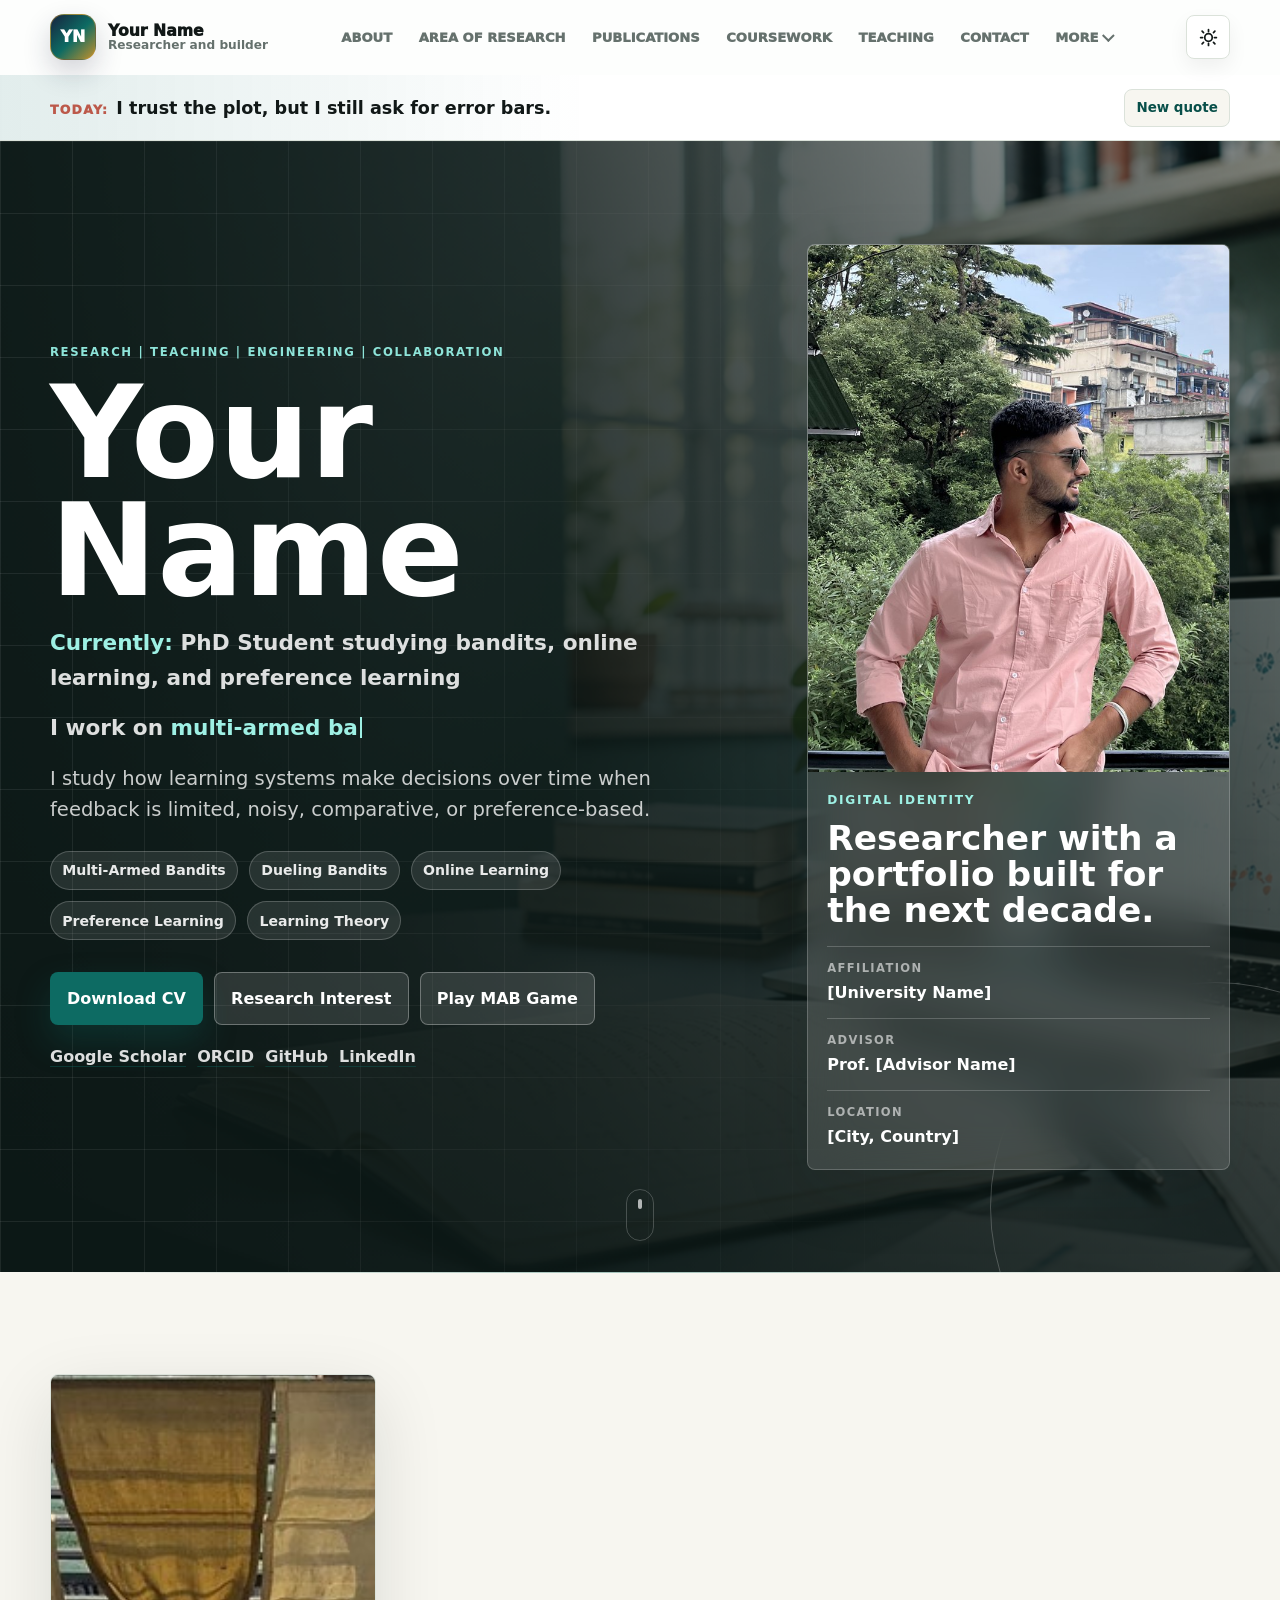
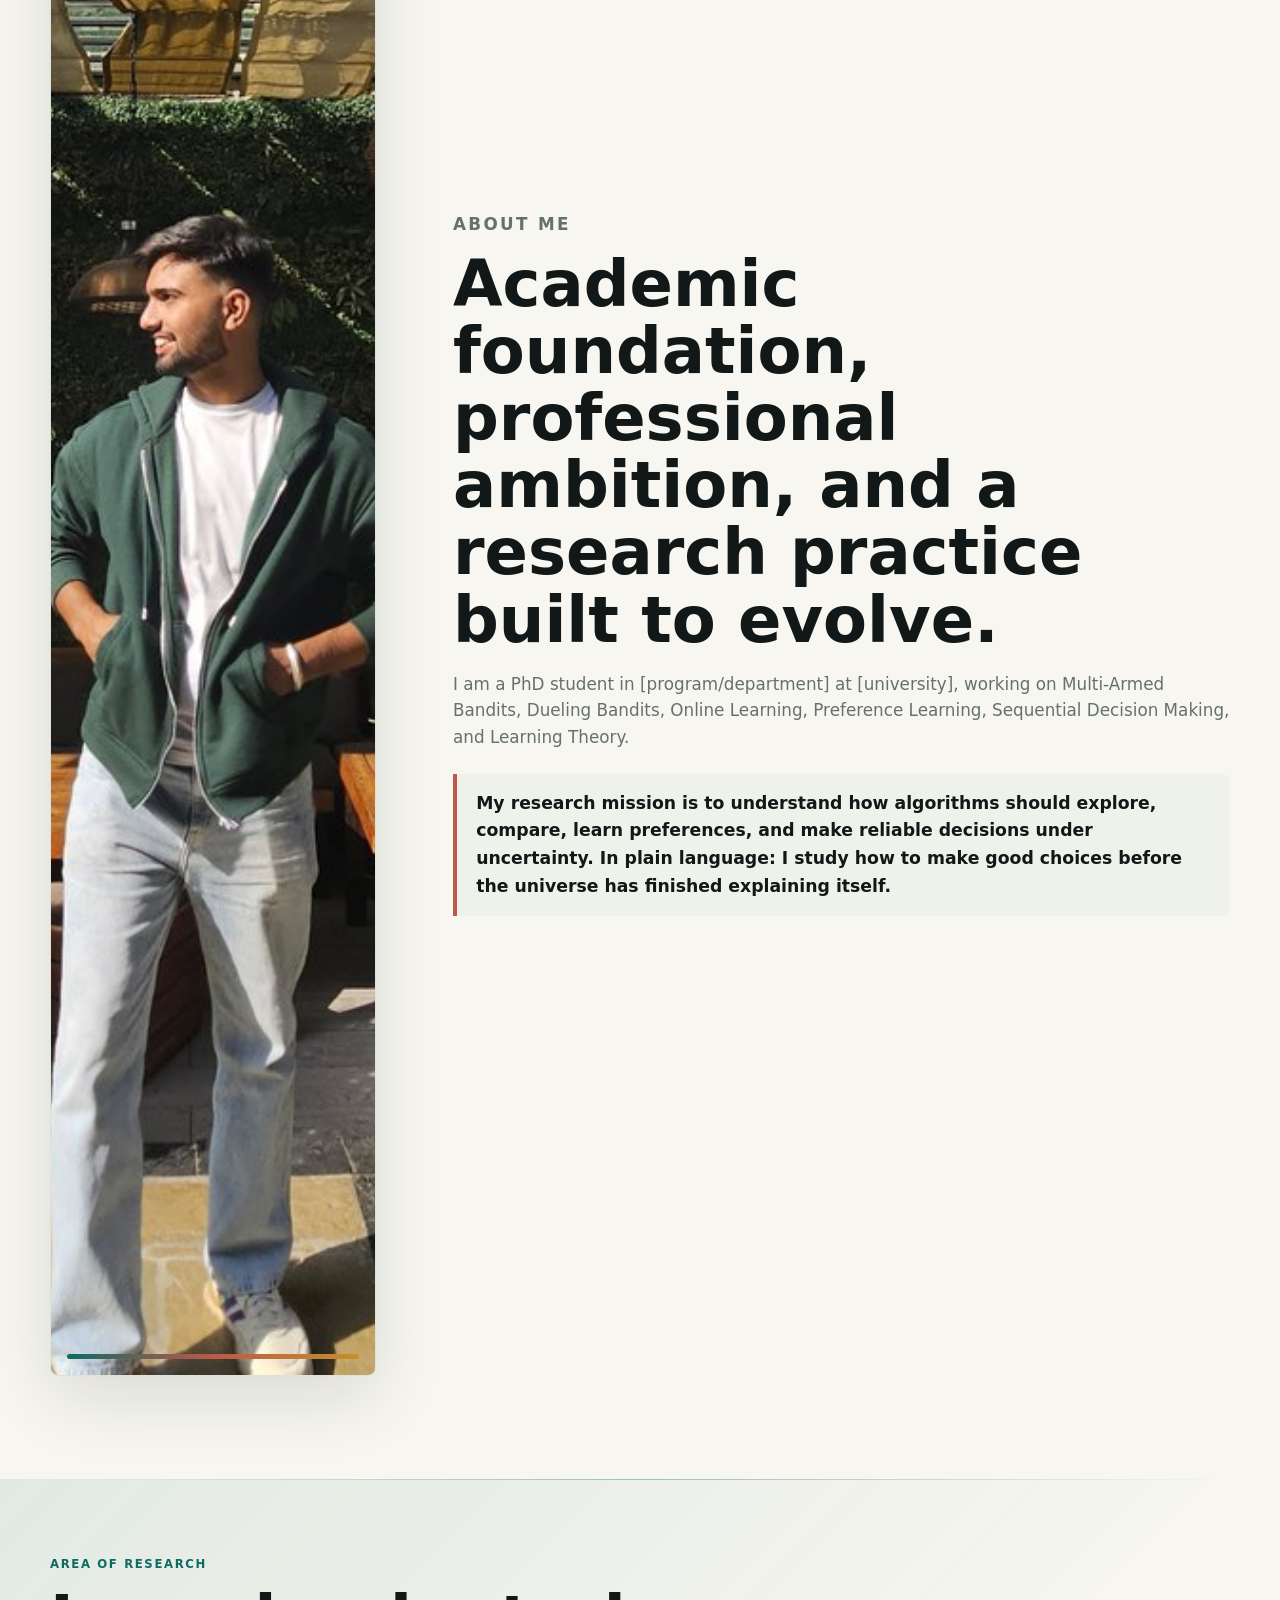
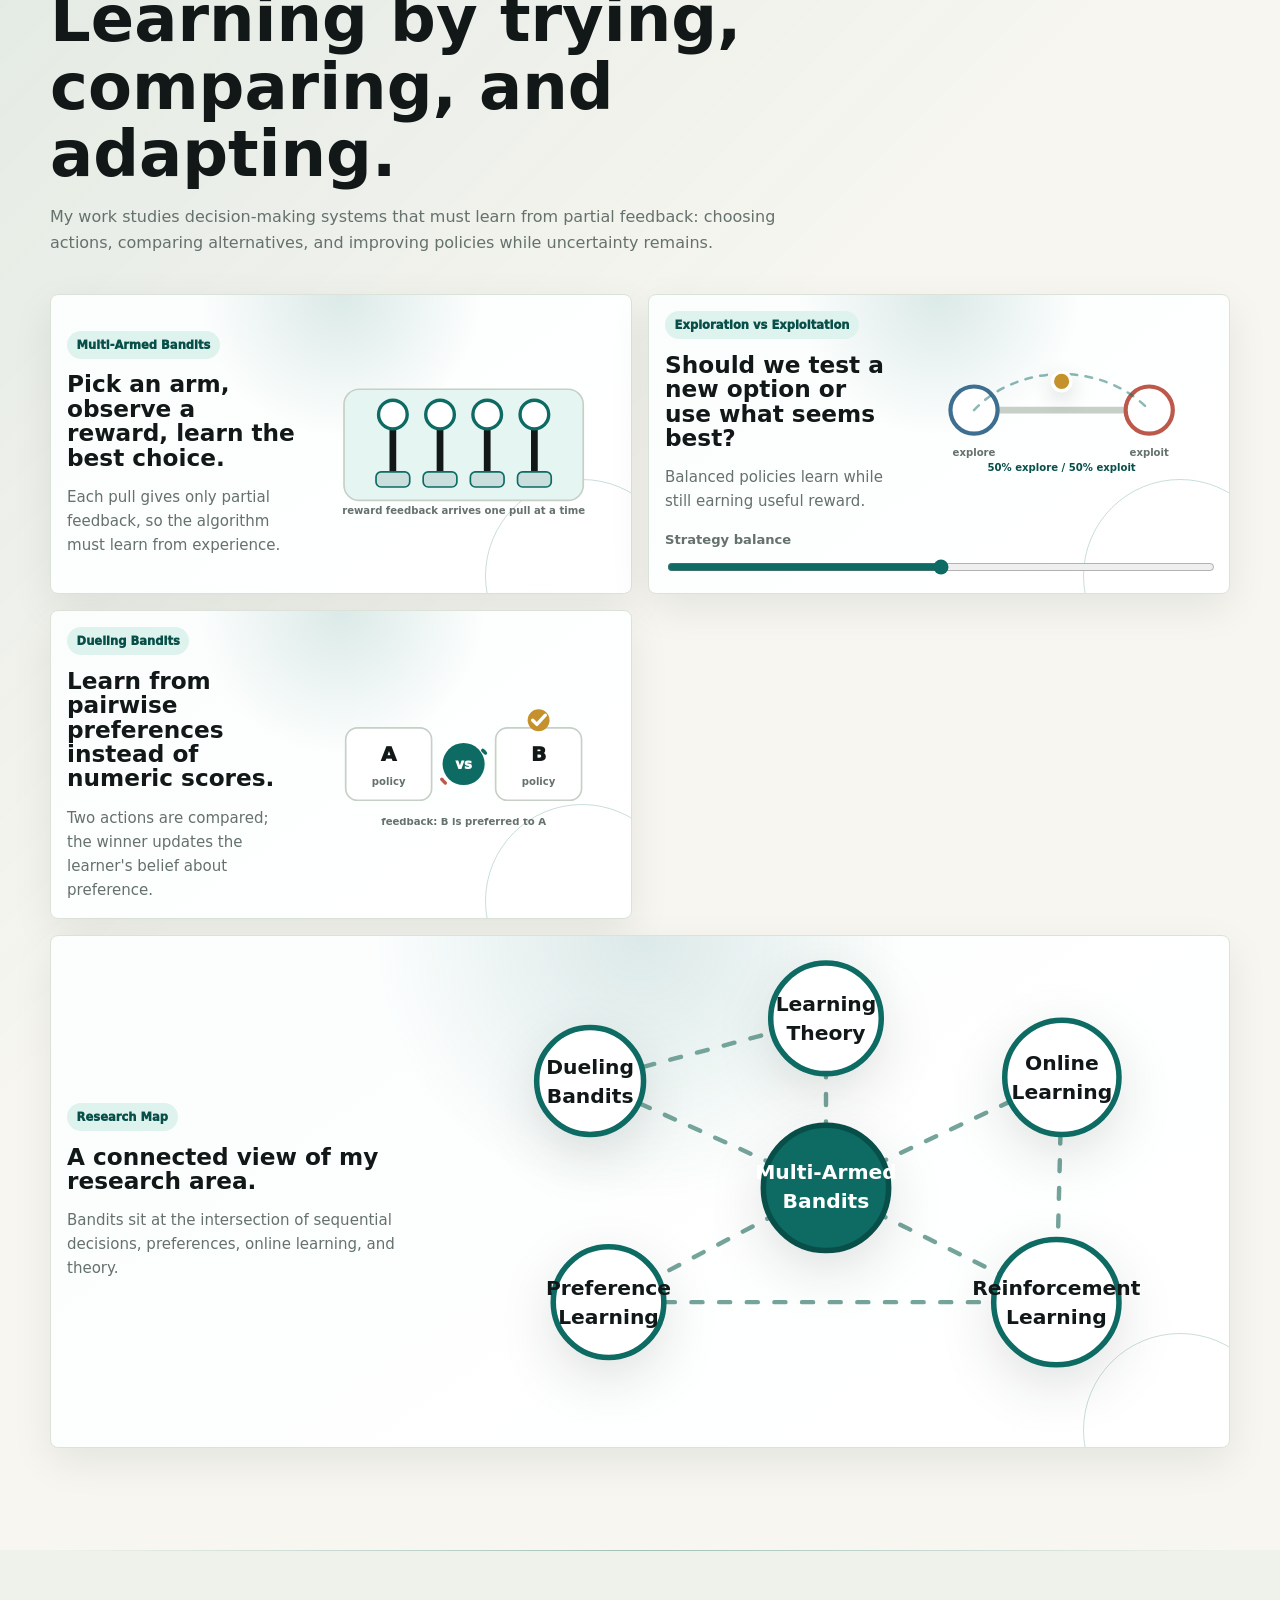
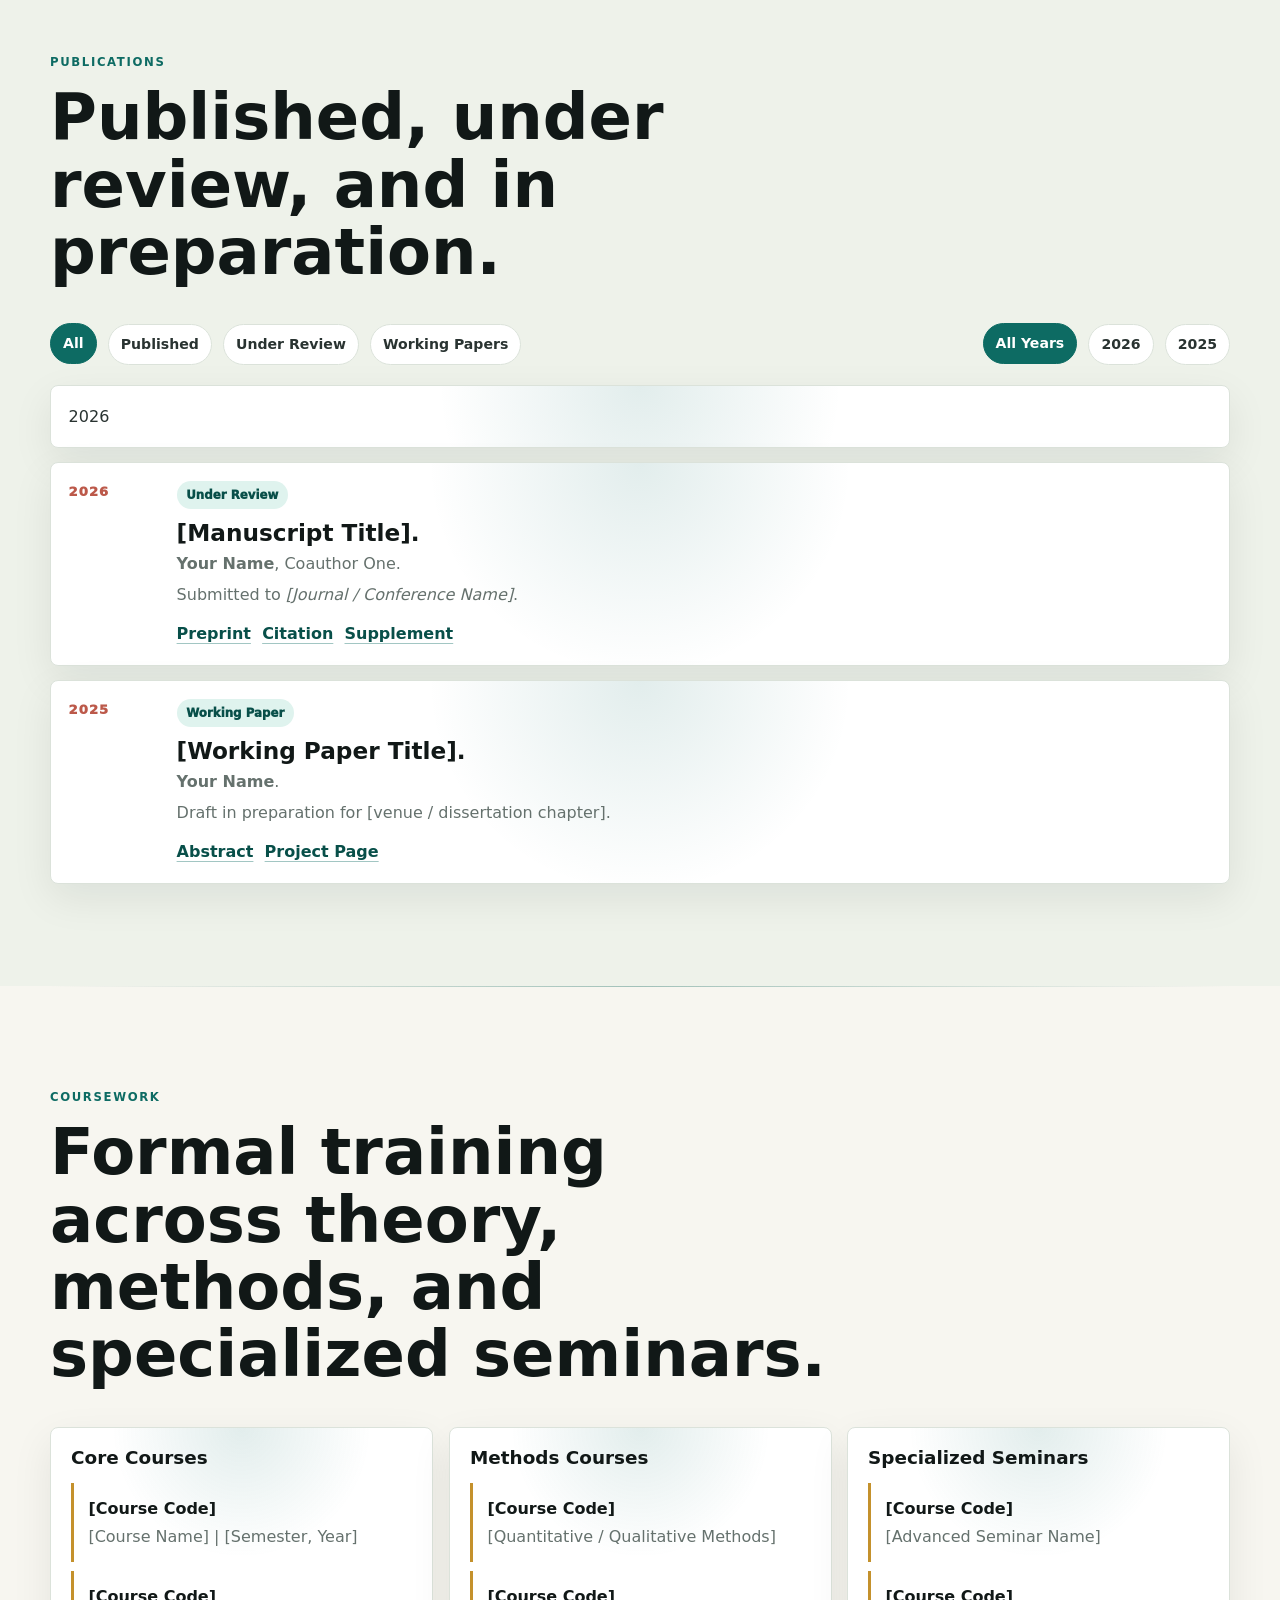
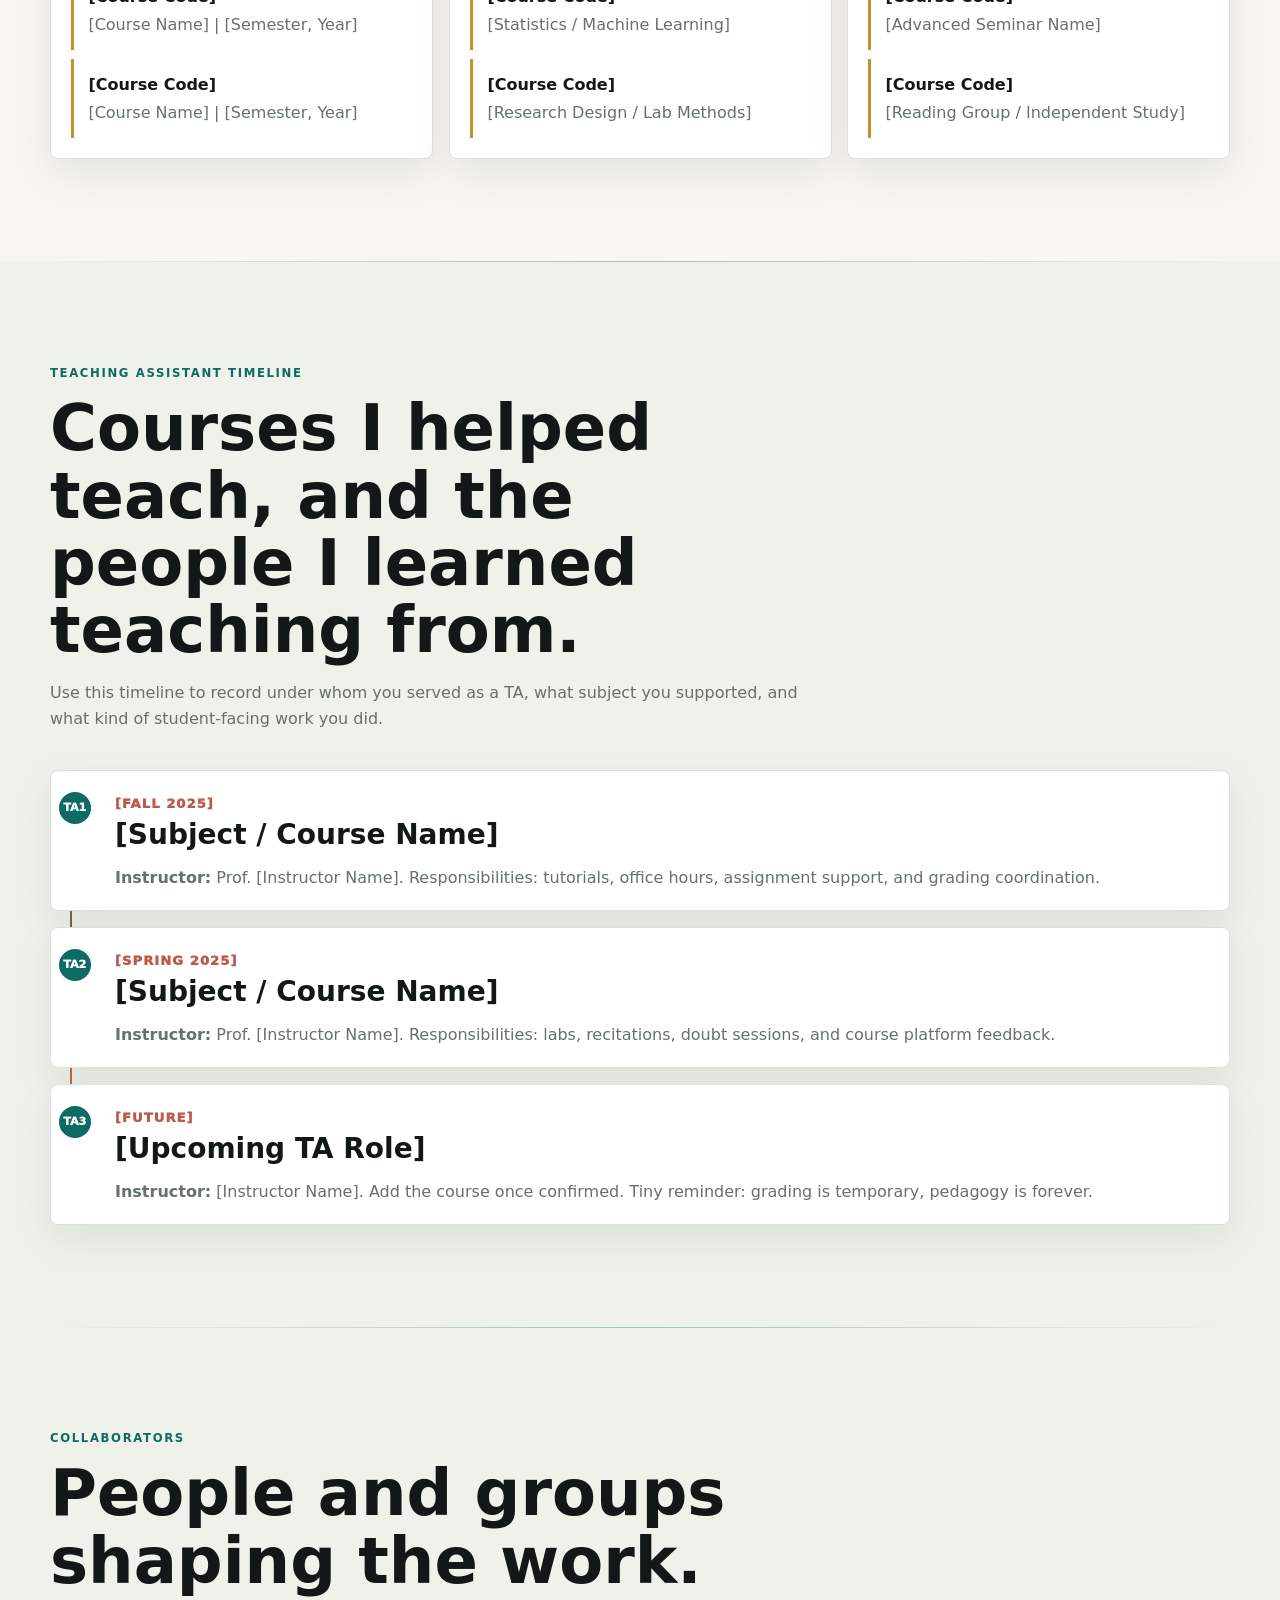
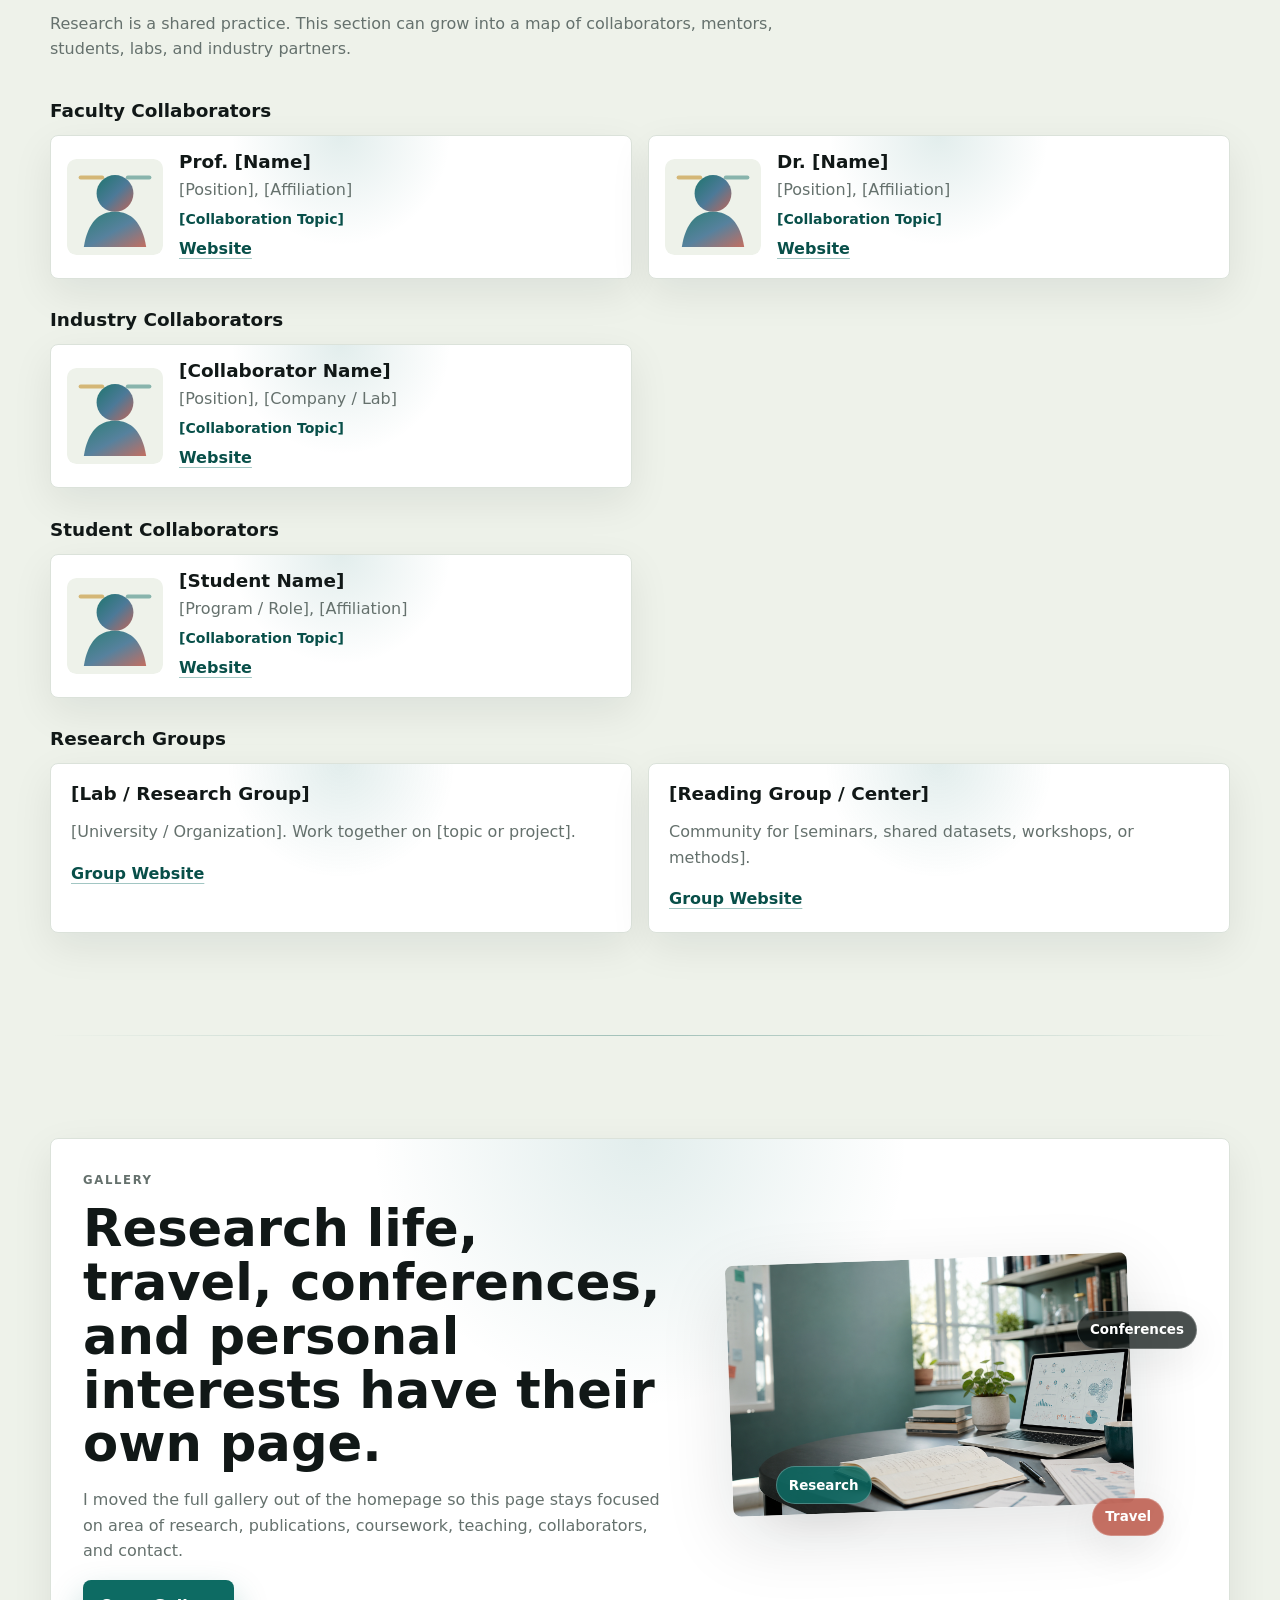
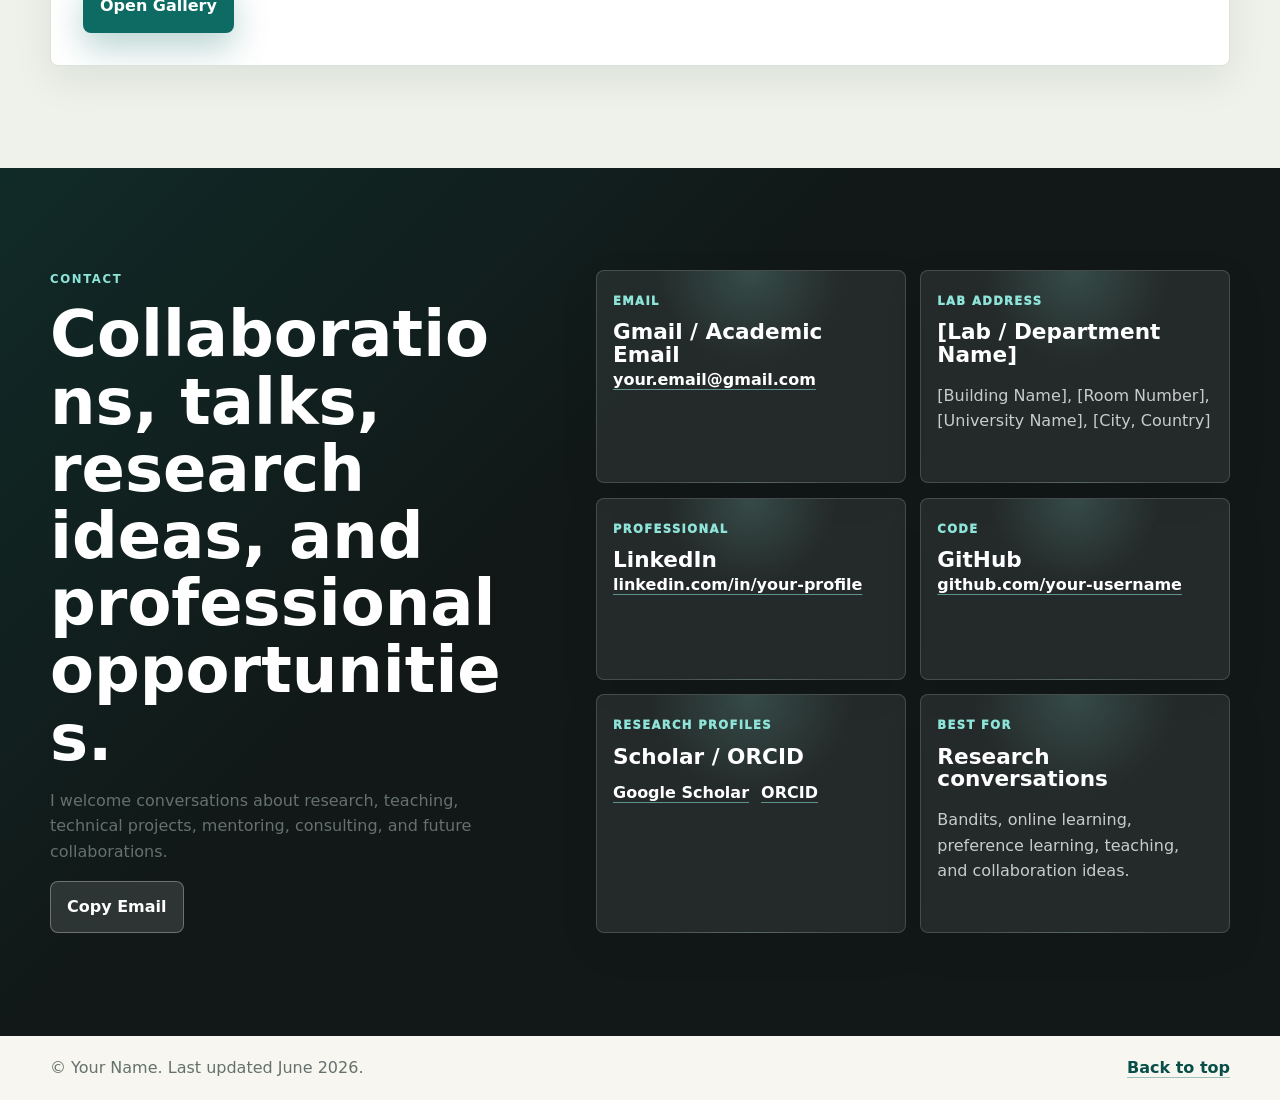
==== commit 52ab8448: "Organize website assets and update profile imagery Move photos and shared images into maintainable a" ====
--- a/index.html
+++ b/index.html
@@ -9,10 +9,10 @@
   <meta property="og:title" content="Your Name | Researcher and Professional">
   <meta property="og:description" content="Research, publications, teaching, collaborators, projects, and professional portfolio.">
   <meta property="og:type" content="website">
-  <meta property="og:image" content="assets/research-workspace.png">
+  <meta property="og:image" content="assets/research/research-workspace.png">
   <meta name="theme-color" content="#0d4f49">
   <title>Your Name | Researcher and Professional</title>
-  <link rel="preload" href="assets/research-workspace.png" as="image">
+  <link rel="preload" href="assets/research/research-workspace.png" as="image">
   <link rel="stylesheet" href="styles.css">
   <script type="application/ld+json">
     {
@@ -137,8 +137,9 @@
         </div>
 
         <aside class="profile-card reveal" aria-label="Profile summary">
-          <div class="portrait-frame">
-            <img src="assets/profile-photo.svg" alt="Professional portrait placeholder for Your Name">
+          <div class="portrait-frame theme-photo-frame">
+            <img class="theme-photo theme-photo-light profile-photo-light-casual" src="assets/profile/profile-light-casual.jpg" alt="Casual travel portrait of Your Name" width="1200" height="1600">
+            <img class="theme-photo theme-photo-dark" src="assets/profile/profile-dark.jpg" alt="Professional black-and-white portrait of Your Name" width="1280" height="1230">
           </div>
           <div class="profile-card-body">
             <p class="profile-label">Digital identity</p>
@@ -170,8 +171,9 @@
     -->
     <section class="section about-section" id="about">
       <div class="shell about-layout">
-        <div class="about-media reveal">
-          <img src="assets/profile-photo.svg" alt="Professional portrait placeholder for Your Name" loading="lazy">
+        <div class="about-media reveal theme-photo-frame">
+          <img class="theme-photo theme-photo-light about-photo-light-real" src="assets/profile/about-light-real.jpg" alt="Casual outdoor portrait of Your Name" width="1200" height="1600" loading="lazy">
+          <img class="theme-photo theme-photo-dark" src="assets/profile/profile-dark.jpg" alt="Professional black-and-white portrait of Your Name" width="1280" height="1230" loading="lazy">
         </div>
         <div class="about-copy reveal">
           <p class="section-kicker">About Me</p>
@@ -524,7 +526,7 @@
           <h3>Faculty Collaborators</h3>
           <div class="collaborator-grid">
             <article class="collaborator-card">
-              <img src="assets/collaborator-placeholder.svg" alt="Faculty collaborator placeholder portrait" loading="lazy">
+              <img src="assets/placeholders/collaborator-placeholder.svg" alt="Faculty collaborator placeholder portrait" loading="lazy">
               <div>
                 <h4>Prof. [Name]</h4>
                 <p>[Position], [Affiliation]</p>
@@ -533,7 +535,7 @@
               </div>
             </article>
             <article class="collaborator-card">
-              <img src="assets/collaborator-placeholder.svg" alt="Faculty collaborator placeholder portrait" loading="lazy">
+              <img src="assets/placeholders/collaborator-placeholder.svg" alt="Faculty collaborator placeholder portrait" loading="lazy">
               <div>
                 <h4>Dr. [Name]</h4>
                 <p>[Position], [Affiliation]</p>
@@ -548,7 +550,7 @@
           <h3>Industry Collaborators</h3>
           <div class="collaborator-grid">
             <article class="collaborator-card">
-              <img src="assets/collaborator-placeholder.svg" alt="Industry collaborator placeholder portrait" loading="lazy">
+              <img src="assets/placeholders/collaborator-placeholder.svg" alt="Industry collaborator placeholder portrait" loading="lazy">
               <div>
                 <h4>[Collaborator Name]</h4>
                 <p>[Position], [Company / Lab]</p>
@@ -563,7 +565,7 @@
           <h3>Student Collaborators</h3>
           <div class="collaborator-grid">
             <article class="collaborator-card">
-              <img src="assets/collaborator-placeholder.svg" alt="Student collaborator placeholder portrait" loading="lazy">
+              <img src="assets/placeholders/collaborator-placeholder.svg" alt="Student collaborator placeholder portrait" loading="lazy">
               <div>
                 <h4>[Student Name]</h4>
                 <p>[Program / Role], [Affiliation]</p>
@@ -613,7 +615,7 @@
           </div>
           <div class="gallery-preview-stack" aria-hidden="true">
             <figure>
-              <img src="assets/research-workspace.png" alt="">
+              <img src="assets/research/research-workspace.png" alt="">
             </figure>
             <span>Conferences</span>
             <span>Research</span>
--- a/styles.css
+++ b/styles.css
@@ -393,7 +393,7 @@
   background:
     linear-gradient(90deg, rgba(12, 24, 22, 0.94) 0%, rgba(12, 24, 22, 0.78) 43%, rgba(12, 24, 22, 0.22) 100%),
     linear-gradient(180deg, rgba(12, 24, 22, 0.18) 0%, rgba(12, 24, 22, 0.82) 100%),
-    url("assets/research-workspace.png") center / cover;
+    url("assets/research/research-workspace.png") center / cover;
   transform: translate3d(0, var(--parallax-y, 0px), 0) scale(1.04);
   transition: transform 80ms linear;
 }
@@ -468,7 +468,7 @@
   background:
     linear-gradient(90deg, rgba(12, 24, 22, 0.92), rgba(12, 24, 22, 0.7), rgba(12, 24, 22, 0.24)),
     linear-gradient(0deg, rgba(12, 24, 22, 0.75), rgba(12, 24, 22, 0.08)),
-    url("assets/research-workspace.png") center / cover;
+    url("assets/research/research-workspace.png") center / cover;
   transform: translate3d(0, var(--parallax-y, 0px), 0) scale(1.03);
 }
 
@@ -831,6 +831,38 @@
   width: 100%;
   height: 100%;
   object-fit: cover;
+}
+
+.theme-photo-frame {
+  background:
+    linear-gradient(135deg, color-mix(in srgb, var(--brand) 14%, transparent), transparent 42%),
+    var(--bg-elevated);
+}
+
+.theme-photo {
+  display: none;
+}
+
+[data-theme="auto"] .theme-photo-light,
+[data-theme="light"] .theme-photo-light {
+  display: block;
+}
+
+[data-theme="dark"] .theme-photo-dark {
+  display: block;
+  filter: contrast(1.05) brightness(1.05);
+}
+
+.portrait-frame .profile-photo-light-casual {
+  object-position: 16% 68%;
+  transform: scale(1.72);
+  transform-origin: 0% 70%;
+}
+
+.about-media .about-photo-light-real {
+  object-position: 50% 67%;
+  transform: scale(1.9);
+  transform-origin: 50% 67%;
 }
 
 .profile-card-body {
@@ -2666,7 +2698,7 @@
   background:
     linear-gradient(90deg, rgba(17, 24, 23, 0.9), rgba(17, 24, 23, 0.62), rgba(17, 24, 23, 0.18)),
     linear-gradient(0deg, rgba(17, 24, 23, 0.78), transparent 52%),
-    url("assets/research-workspace.png") center / cover;
+    url("assets/research/research-workspace.png") center / cover;
   transform: scale(1.03);
 }
 
@@ -3331,7 +3363,7 @@
   .early-hero-bg {
     background:
       linear-gradient(90deg, rgba(12, 24, 22, 0.94), rgba(12, 24, 22, 0.88)),
-      url("assets/research-workspace.png") center / cover;
+      url("assets/research/research-workspace.png") center / cover;
   }
 
   .quote-card {
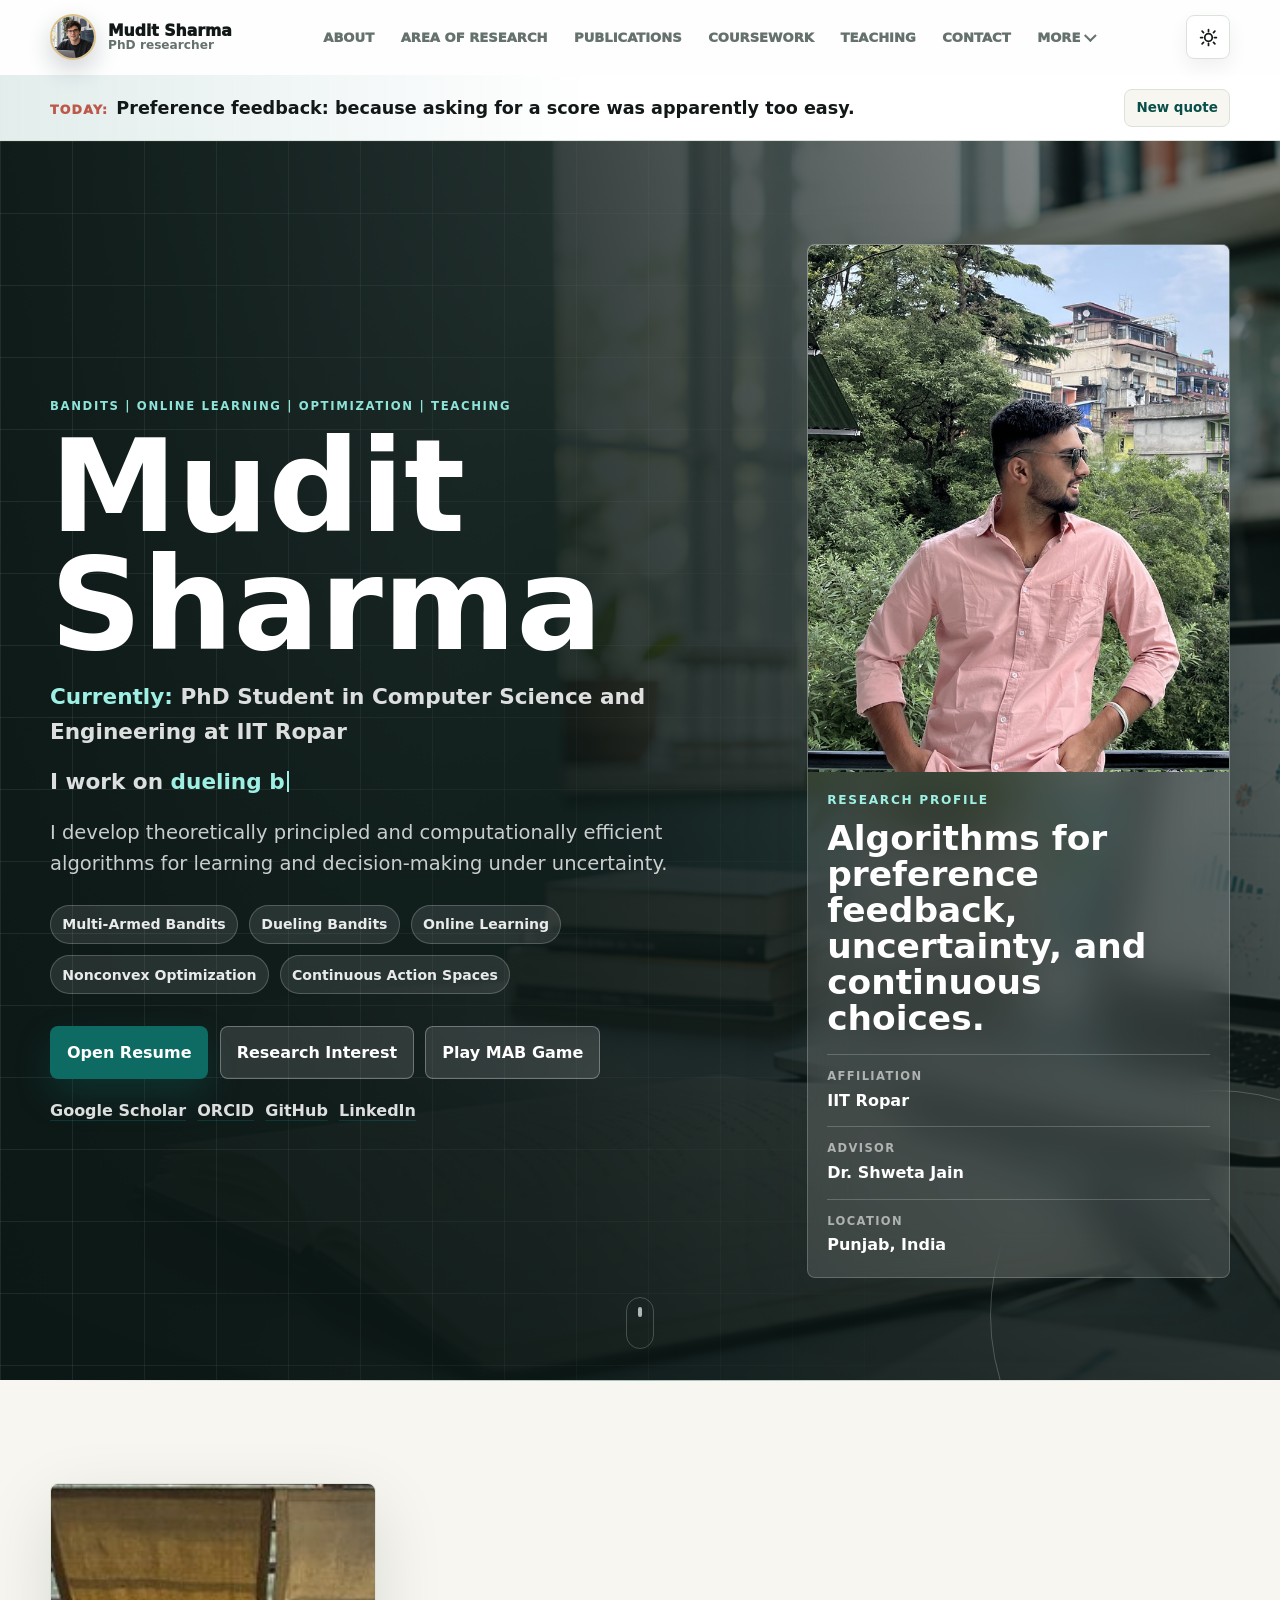
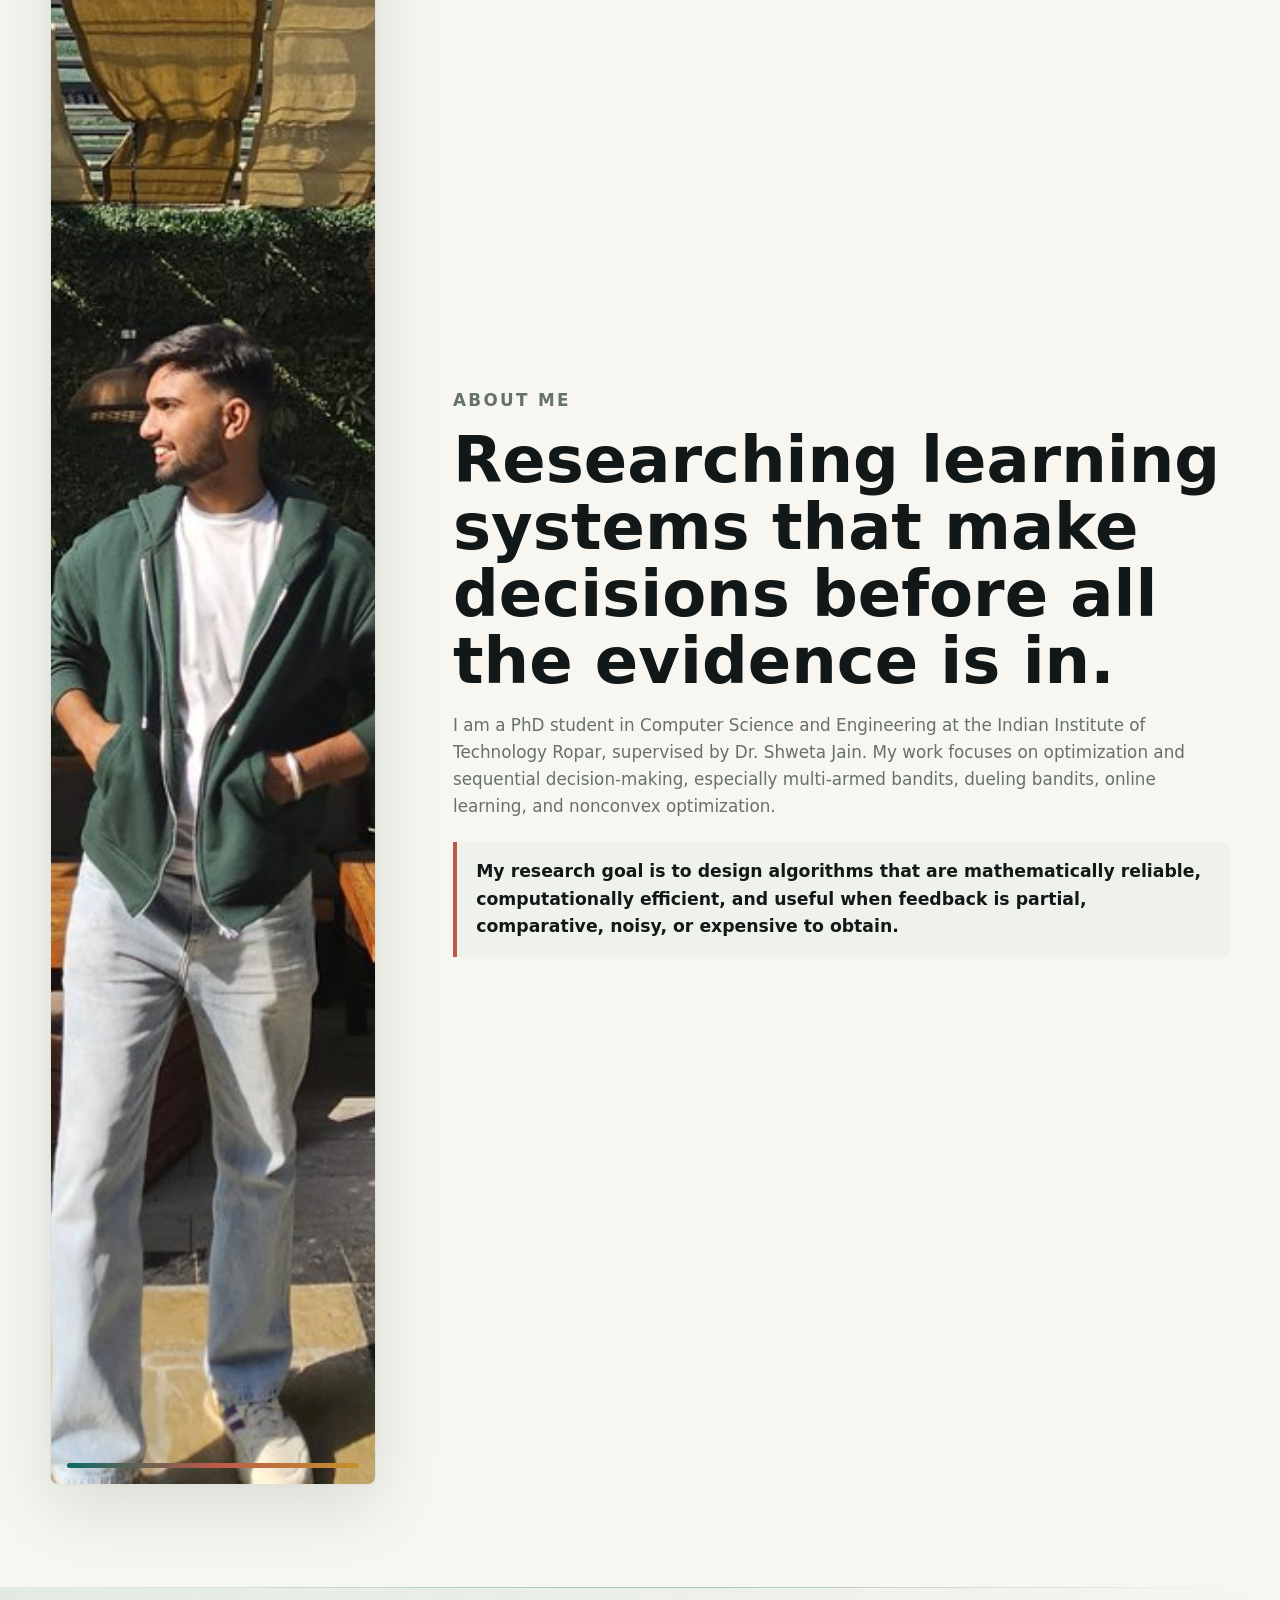
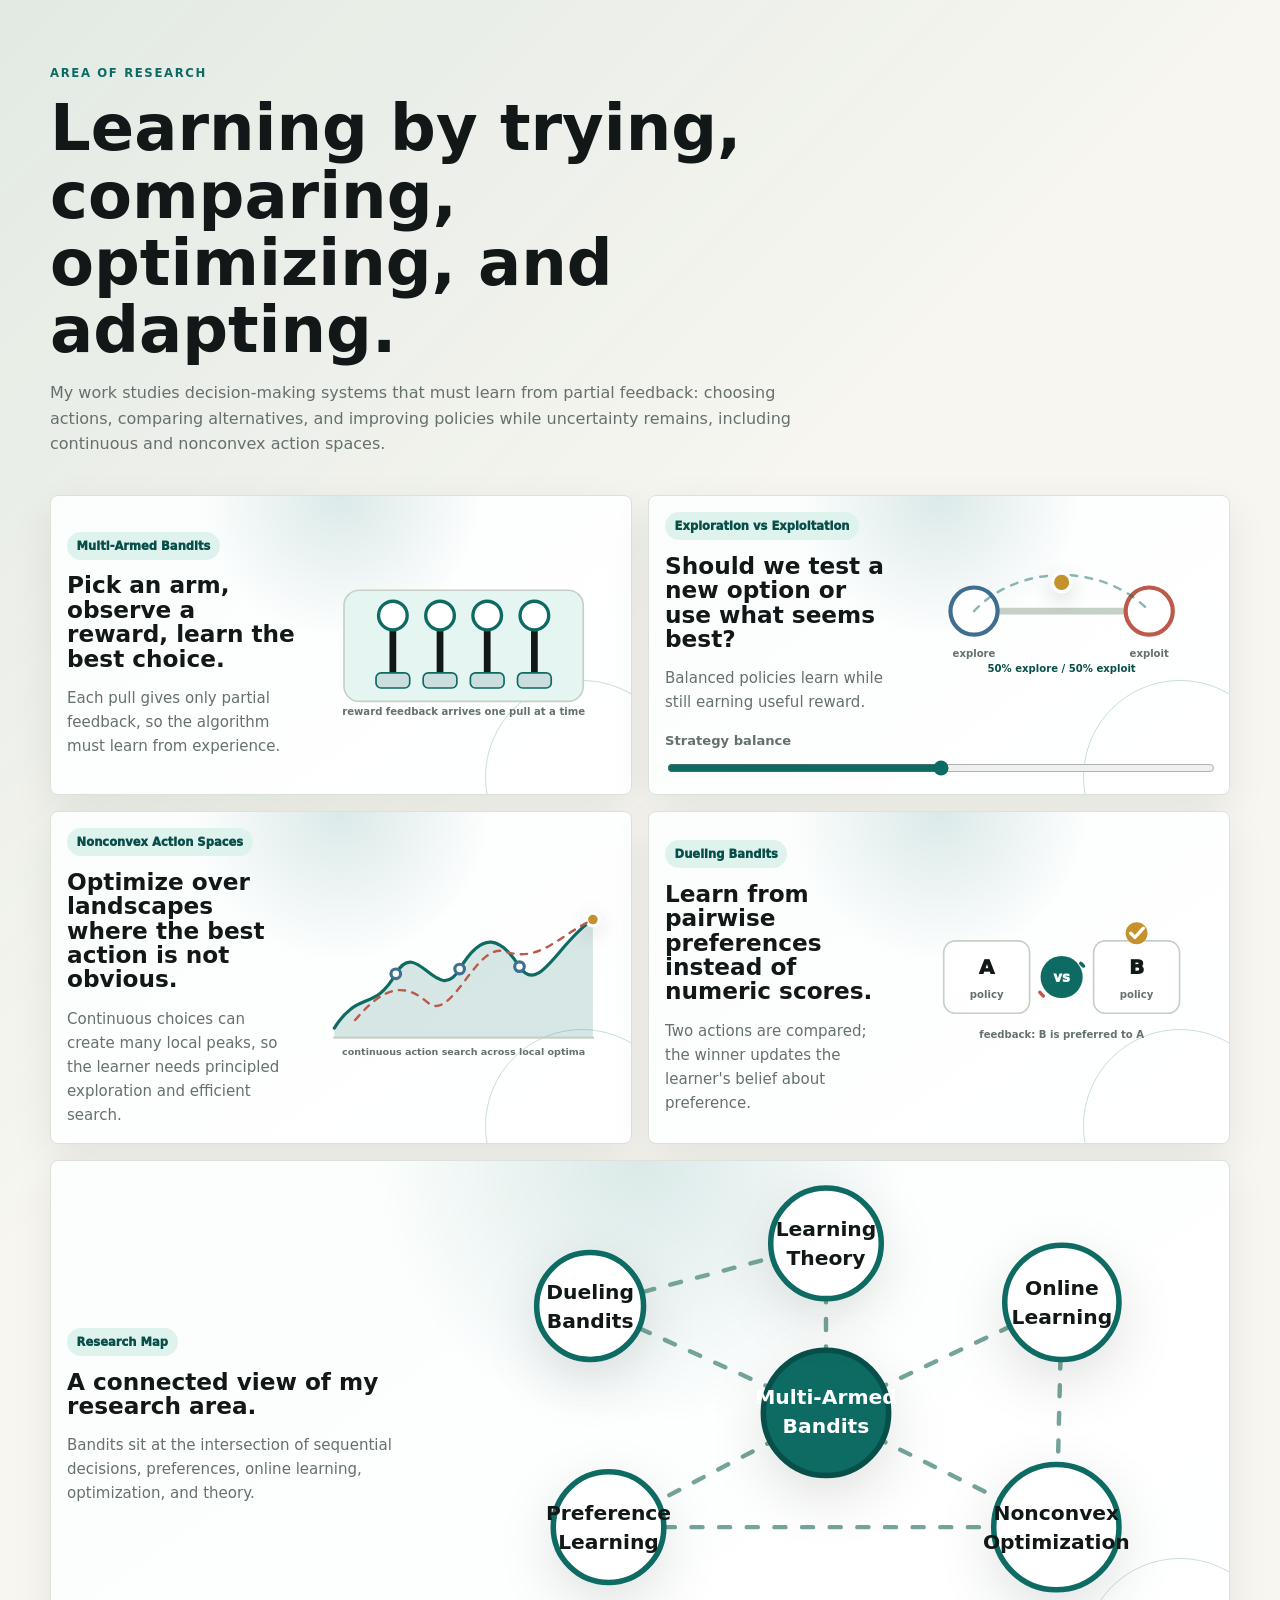
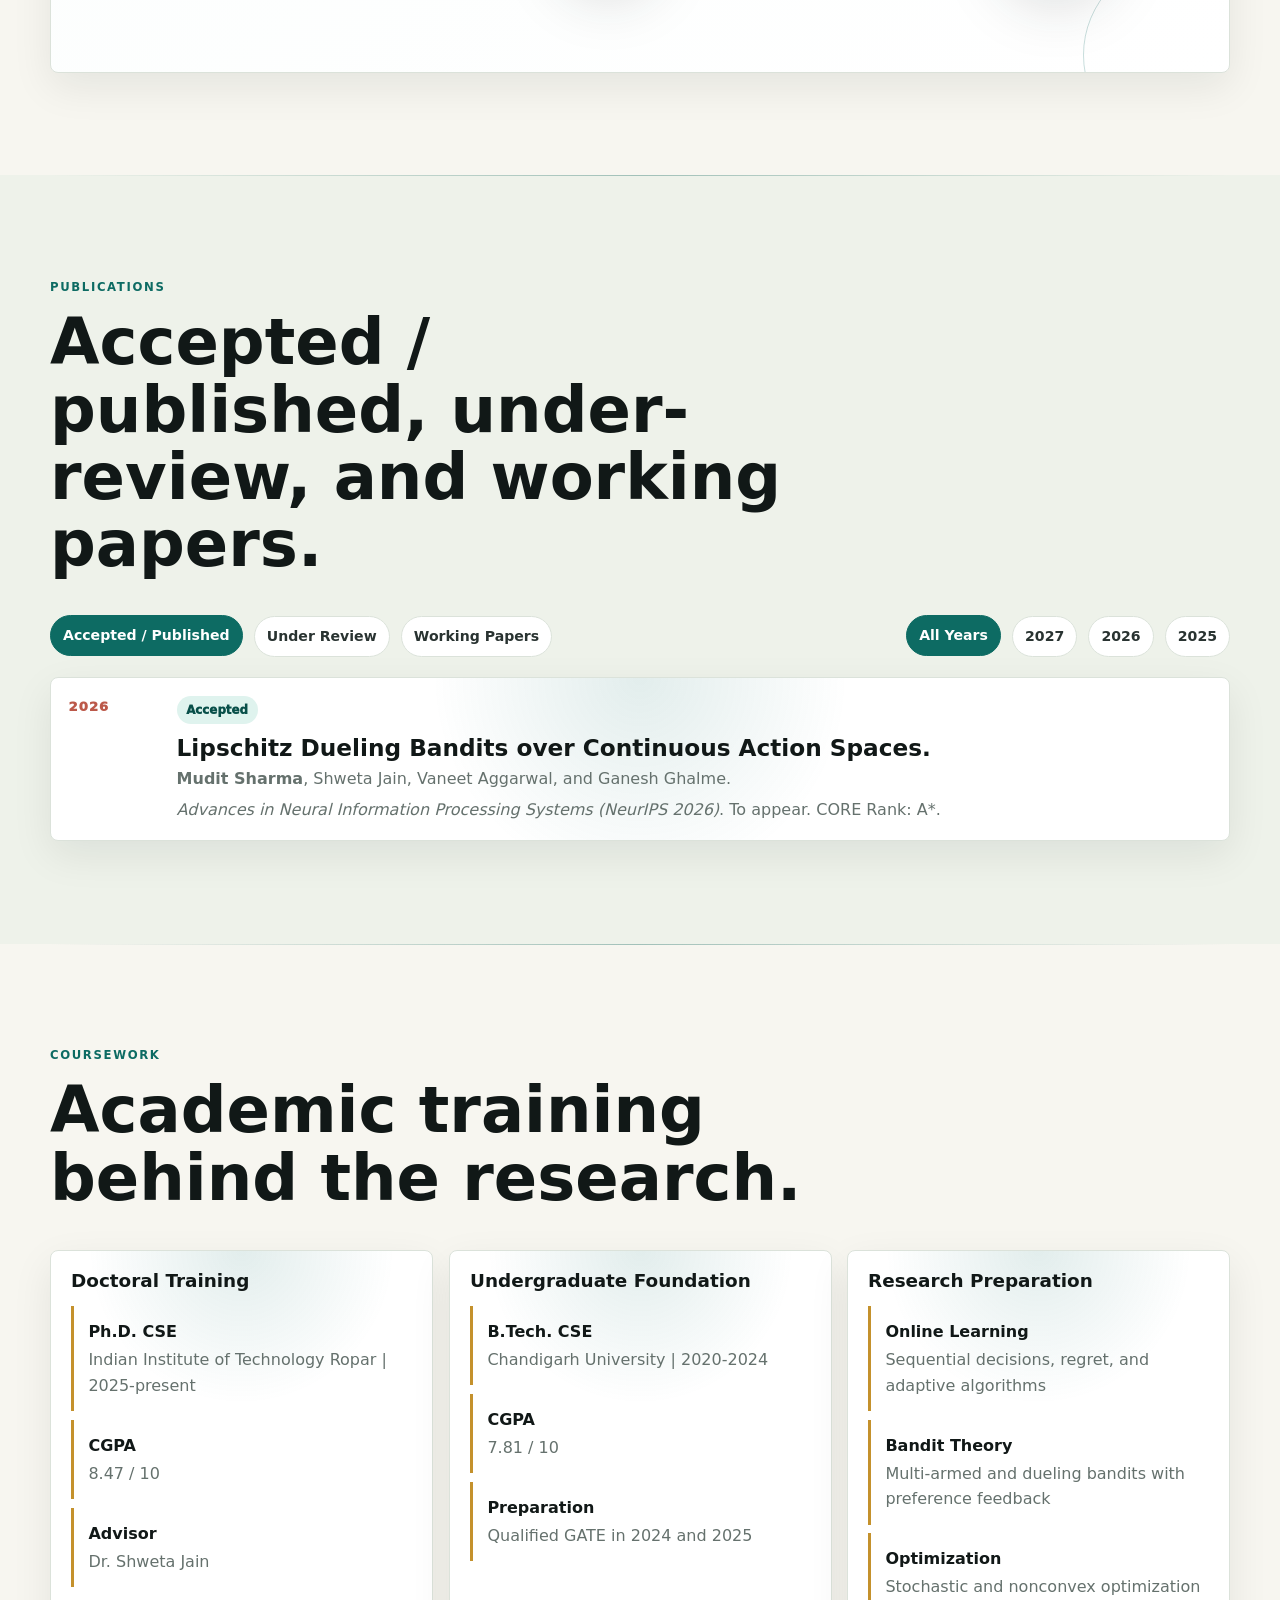
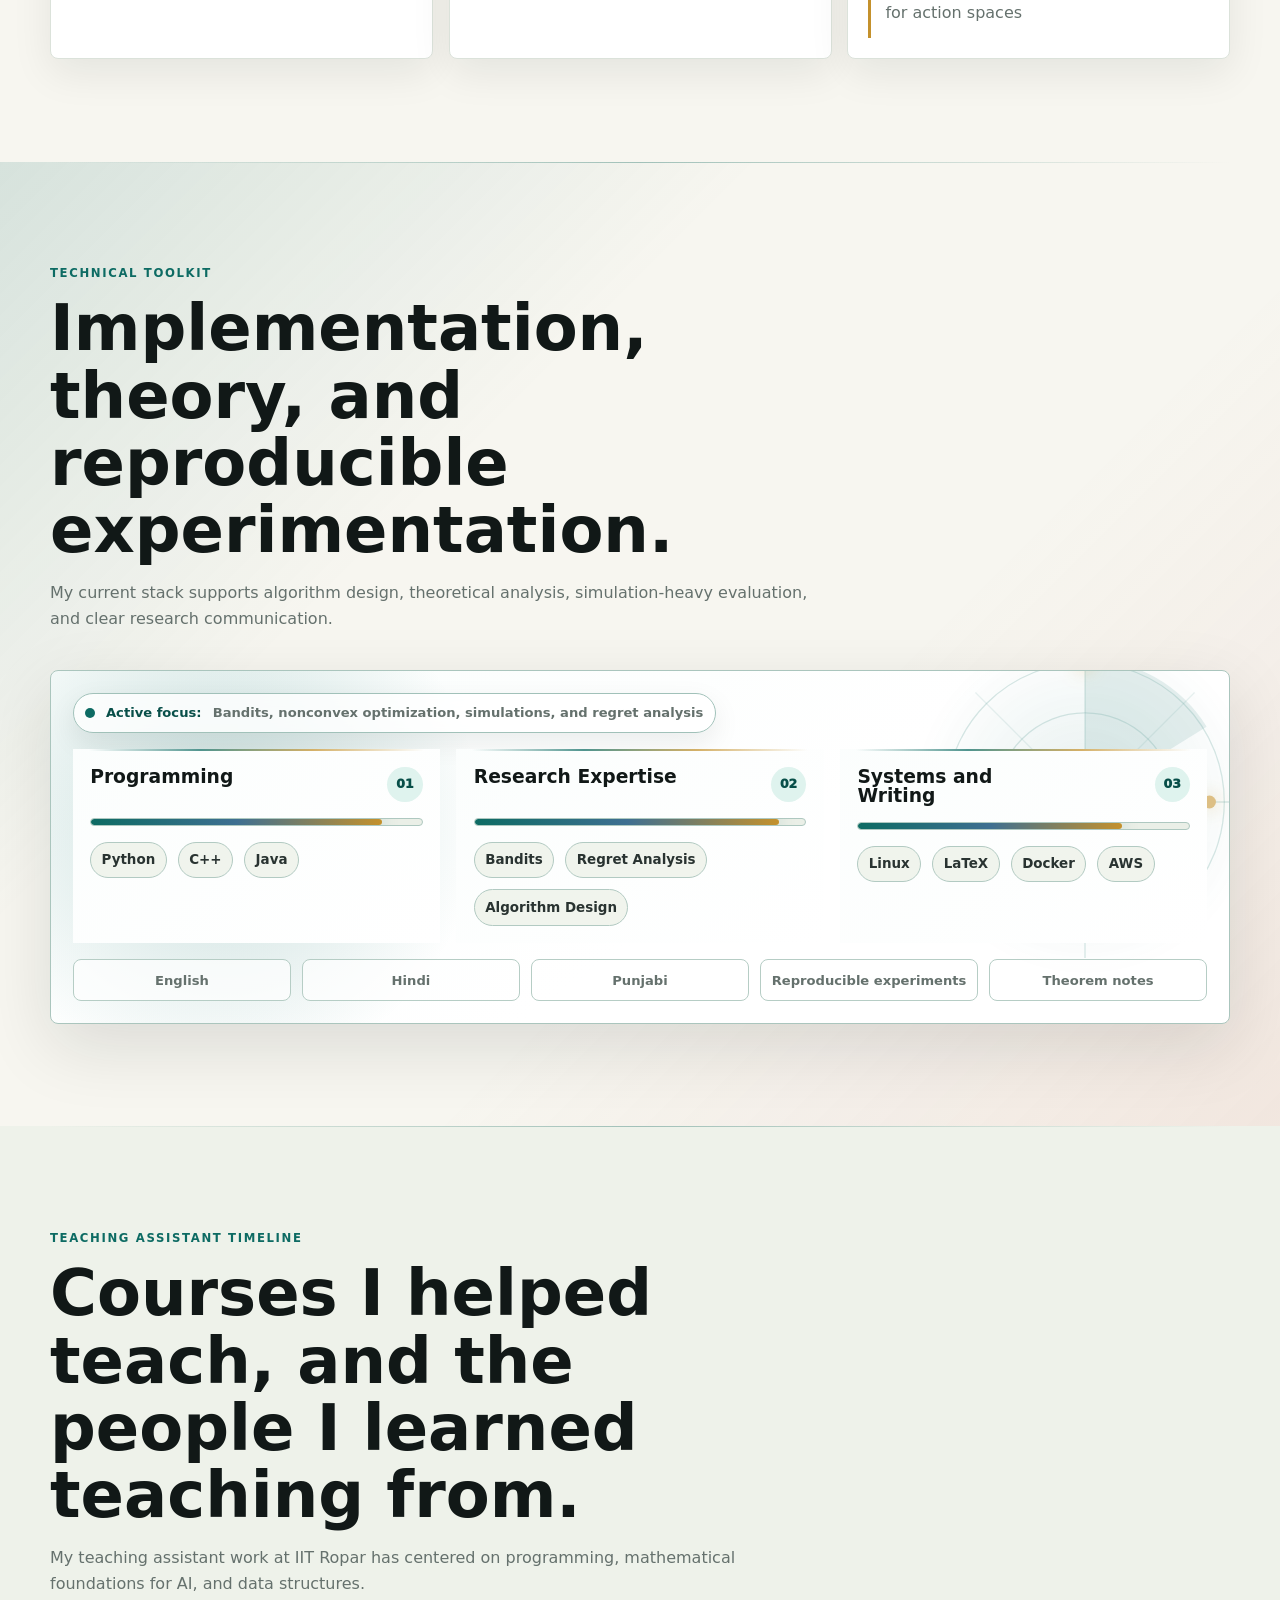
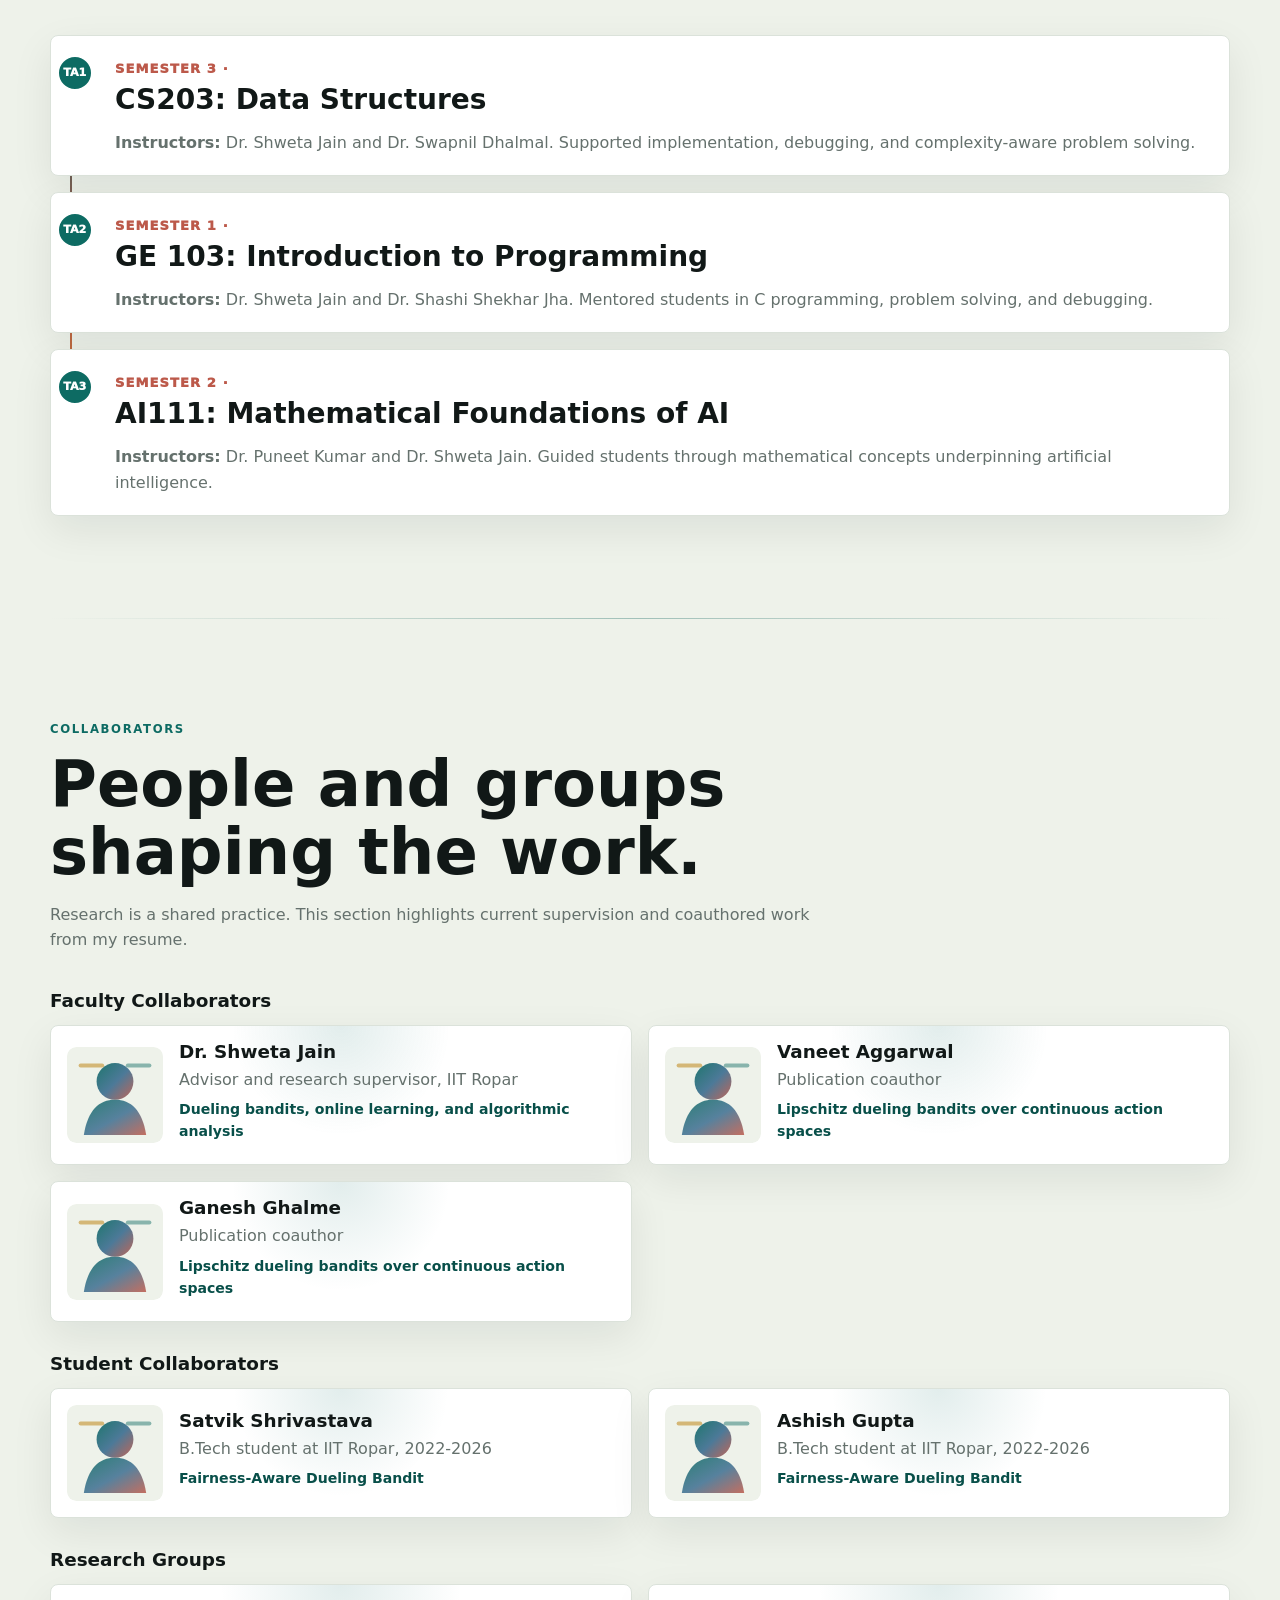
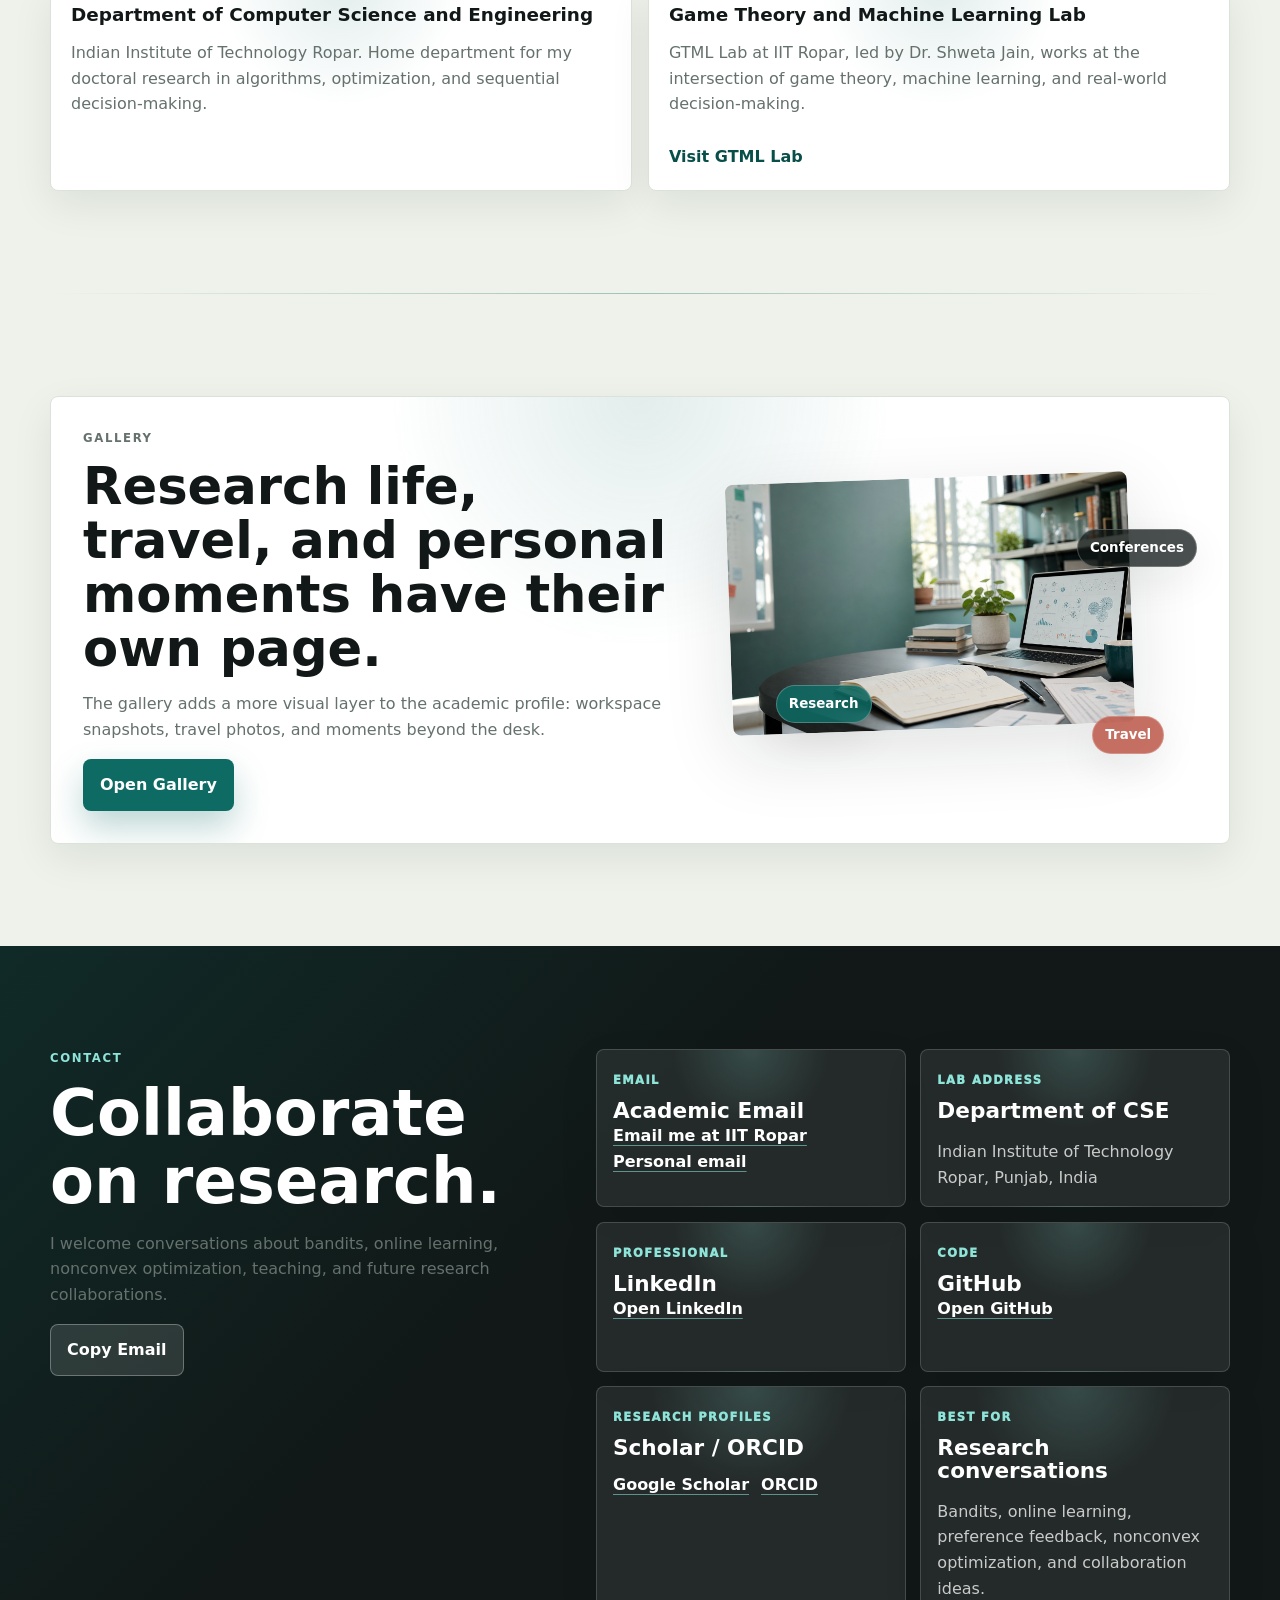
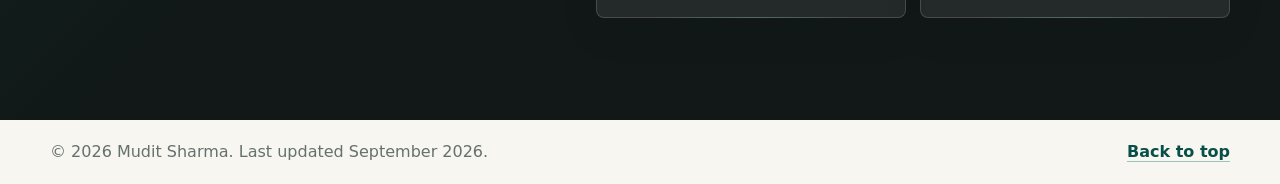
==== commit bf4a2e26: "updating the information" ====
--- a/index.html
+++ b/index.html
@@ -3,29 +3,29 @@
 <head>
   <meta charset="UTF-8">
   <meta name="viewport" content="width=device-width, initial-scale=1.0">
-  <meta name="description" content="Your Name is a researcher and professional building work across research, teaching, engineering, collaboration, and public scholarship.">
-  <meta name="keywords" content="Your Name, research, PhD, academic portfolio, publications, teaching, collaborators, professional website">
-  <meta name="author" content="Your Name">
-  <meta property="og:title" content="Your Name | Researcher and Professional">
-  <meta property="og:description" content="Research, publications, teaching, collaborators, projects, and professional portfolio.">
+  <meta name="description" content="Mudit Sharma is a PhD researcher in Computer Science and Engineering at IIT Ropar working on bandits, online learning, nonconvex optimization, and sequential decision-making.">
+  <meta name="keywords" content="Mudit Sharma, IIT Ropar, multi-armed bandits, dueling bandits, online learning, nonconvex optimization, sequential decision-making, NeurIPS 2026">
+  <meta name="author" content="Mudit Sharma">
+  <meta property="og:title" content="Mudit Sharma | PhD Researcher">
+  <meta property="og:description" content="Research in bandits, online learning, nonconvex optimization, and learning under uncertainty.">
   <meta property="og:type" content="website">
   <meta property="og:image" content="assets/research/research-workspace.png">
   <meta name="theme-color" content="#0d4f49">
-  <title>Your Name | Researcher and Professional</title>
+  <title>Mudit Sharma | PhD Researcher</title>
   <link rel="preload" href="assets/research/research-workspace.png" as="image">
   <link rel="stylesheet" href="styles.css">
   <script type="application/ld+json">
     {
       "@context": "https://schema.org",
       "@type": "Person",
-      "name": "Your Name",
-      "jobTitle": "PhD Student",
+      "name": "Mudit Sharma",
+      "jobTitle": "PhD Student in Computer Science and Engineering",
       "affiliation": {
         "@type": "CollegeOrUniversity",
-        "name": "University Name"
+        "name": "Indian Institute of Technology Ropar"
       },
-      "email": "mailto:your.email@gmail.com",
-      "url": "https://your-domain.example"
+      "email": "mailto:mudit.25csz0001@iitrpr.ac.in",
+      "url": "https://github.com/Mudit-Sharma-30"
     }
   </script>
 </head>
@@ -36,10 +36,10 @@
   <header class="site-header" data-header>
     <nav class="nav shell" aria-label="Primary navigation">
       <a class="brand" href="#top" aria-label="Go to top">
-        <span class="brand-mark">YN</span>
+        <img class="brand-avatar" src="assets/profile/coding-researcher-avatar.png" alt="Researcher wearing glasses and coding">
         <span class="brand-copy">
-          <strong>Your Name</strong>
-          <small>Researcher and builder</small>
+          <strong>Mudit Sharma</strong>
+          <small>PhD researcher</small>
         </span>
       </a>
 
@@ -61,6 +61,7 @@
           <div class="nav-more-menu">
             <a href="research-interests.html">Research Interest</a>
             <a href="mab-game.html">MAB Game</a>
+            <a href="#skills">Skills</a>
             <a href="#collaborators">Collaborators</a>
             <a href="gallery.html">Gallery</a>
             <a href="cv.html">CV</a>
@@ -86,7 +87,7 @@
     -->
     <section class="quote-strip" id="top" aria-label="Random research quote">
       <div class="shell quote-card">
-        <p data-random-quote data-quotes="Explore first, regret later. Preferably in a theorem.|A bandit problem is just decision-making with suspense.|Today's tiny lemma is tomorrow's politely typeset result.|If the proof is stuck, hydrate the mathematician.|The algorithm is confident. The confidence interval is less impressed.|My research area has arms. None of them help with carrying groceries.|Some days the best baseline is a clean notebook and a second cup of patience.|The best arm is hidden. That feels personal, but we proceed.|I trust the plot, but I still ask for error bars.|Research plan: read, doubt, simulate, repeat.|A clean baseline is self-care for algorithms.|Exploration is curiosity with a budget.|Regret is not failure; it is accounting with opinions.|If all arms look equal, the theorem is either elegant or hiding something.|Good experiments start with boring filenames.|A preference label is a tiny vote from uncertainty.|Online learning exists because data refuses to arrive all at once.|The algorithm explored. The advisor asked for ablations.|A small proof is still a proof. Give it a nice name.|When in doubt, plot the regret curve and breathe.">Explore first, regret later. Preferably in a theorem.</p>
+        <p data-random-quote data-quotes="Explore first, regret later. Preferably in a theorem.|A bandit problem is just decision-making with suspense.|Today's tiny lemma is tomorrow's politely typeset result.|If the proof is stuck, hydrate the mathematician.|The algorithm is confident. The confidence interval is less impressed.|My research area has arms. None of them help with carrying groceries.|Some days the best baseline is a clean notebook and a second cup of patience.|The best arm is hidden. That feels personal, but we proceed.|I trust the plot, but I still ask for error bars.|Research plan: read, doubt, simulate, repeat.|A clean baseline is self-care for algorithms.|Exploration is curiosity with a budget.|Regret is not failure; it is accounting with opinions.|If all arms look equal, the theorem is either elegant or hiding something.|Good experiments start with boring filenames.|A preference label is a tiny vote from uncertainty.|Online learning exists because data refuses to arrive all at once.|The algorithm explored. The advisor asked for ablations.|A small proof is still a proof. Give it a nice name.|When in doubt, plot the regret curve and breathe.|The proof works beautifully, except for the part where it works.|Reviewer two has entered the action space.|One does not simply optimize a nonconvex function. One negotiates with it.|Coffee is an unbiased estimator of productivity. Citation needed.|The simulation finished. Naturally, I changed one parameter.|Every elegant theorem began as a suspicious-looking inequality.|My code has no regrets. The algorithm keeps track of them all.|Today is a good day to name that lemma.|The deadline is fixed. The action space is continuous.|Preference feedback: because asking for a score was apparently too easy.">Explore first, regret later. Preferably in a theorem.</p>
         <button class="quote-button" type="button" data-random-quote-button>New quote</button>
       </div>
     </section>
@@ -101,61 +102,61 @@
       <div class="hero-bg" data-parallax aria-hidden="true"></div>
       <div class="hero-grid shell">
         <div class="hero-copy reveal">
-          <p class="eyebrow">Research | Teaching | Engineering | Collaboration</p>
-          <h1>Your Name</h1>
+          <p class="eyebrow">Bandits | Online Learning | Optimization | Teaching</p>
+          <h1>Mudit Sharma</h1>
           <p class="role-line">
-            <span>Currently:</span> PhD Student studying bandits, online learning, and preference learning
+            <span>Currently:</span> PhD Student in Computer Science and Engineering at IIT Ropar
           </p>
           <p class="typing-line">
-            I work on <span data-typing data-phrases="multi-armed bandits|dueling bandits|online learning|sequential decision making|learning theory"></span>
+            I work on <span data-typing data-phrases="multi-armed bandits|dueling bandits|online learning|nonconvex optimization|continuous action spaces|sequential decision-making"></span>
           </p>
           <p class="hero-summary">
-            I study how learning systems make decisions over time when feedback
-            is limited, noisy, comparative, or preference-based.
+            I develop theoretically principled and computationally efficient
+            algorithms for learning and decision-making under uncertainty.
           </p>
 
           <div class="keyword-row" aria-label="Research keywords">
             <span>Multi-Armed Bandits</span>
             <span>Dueling Bandits</span>
             <span>Online Learning</span>
-            <span>Preference Learning</span>
-            <span>Learning Theory</span>
+            <span>Nonconvex Optimization</span>
+            <span>Continuous Action Spaces</span>
           </div>
 
           <div class="hero-actions">
-            <a class="button primary" href="cv.html">Download CV</a>
+            <a class="button primary" href="Resume_Mudit_Sharma.pdf" target="_blank" rel="noreferrer">Open Resume</a>
             <a class="button secondary" href="research-interests.html">Research Interest</a>
             <a class="button secondary" href="mab-game.html">Play MAB Game</a>
           </div>
 
           <div class="hero-social" aria-label="Professional links">
-            <a href="#">Google Scholar</a>
-            <a href="#">ORCID</a>
-            <a href="#">GitHub</a>
-            <a href="#">LinkedIn</a>
+            <a href="https://scholar.google.com/citations?user=CRTiGR0AAAAJ&hl=en">Google Scholar</a>
+            <a href="https://orcid.org/0009-0006-1552-3009">ORCID</a>
+            <a href="https://github.com/Mudit-Sharma-30">GitHub</a>
+            <a href="https://www.linkedin.com/in/mudit-sharma-komu290220/">LinkedIn</a>
           </div>
         </div>
 
         <aside class="profile-card reveal" aria-label="Profile summary">
           <div class="portrait-frame theme-photo-frame">
-            <img class="theme-photo theme-photo-light profile-photo-light-casual" src="assets/profile/profile-light-casual.jpg" alt="Casual travel portrait of Your Name" width="1200" height="1600">
-            <img class="theme-photo theme-photo-dark" src="assets/profile/profile-dark.jpg" alt="Professional black-and-white portrait of Your Name" width="1280" height="1230">
+            <img class="theme-photo theme-photo-light profile-photo-light-casual" src="assets/profile/profile-light-casual.jpg" alt="Casual travel portrait of Mudit Sharma" width="1200" height="1600">
+            <img class="theme-photo theme-photo-dark" src="assets/profile/profile-dark.jpg" alt="Professional black-and-white portrait of Mudit Sharma" width="1280" height="1230">
           </div>
           <div class="profile-card-body">
-            <p class="profile-label">Digital identity</p>
-            <h2>Researcher with a portfolio built for the next decade.</h2>
+            <p class="profile-label">Research profile</p>
+            <h2>Algorithms for preference feedback, uncertainty, and continuous choices.</h2>
             <dl class="profile-facts">
               <div>
                 <dt>Affiliation</dt>
-                <dd>[University Name]</dd>
+                <dd>IIT Ropar</dd>
               </div>
               <div>
                 <dt>Advisor</dt>
-                <dd>Prof. [Advisor Name]</dd>
+                <dd>Dr. Shweta Jain</dd>
               </div>
               <div>
                 <dt>Location</dt>
-                <dd>[City, Country]</dd>
+                <dd>Punjab, India</dd>
               </div>
             </dl>
           </div>
@@ -172,22 +173,23 @@
     <section class="section about-section" id="about">
       <div class="shell about-layout">
         <div class="about-media reveal theme-photo-frame">
-          <img class="theme-photo theme-photo-light about-photo-light-real" src="assets/profile/about-light-real.jpg" alt="Casual outdoor portrait of Your Name" width="1200" height="1600" loading="lazy">
-          <img class="theme-photo theme-photo-dark" src="assets/profile/profile-dark.jpg" alt="Professional black-and-white portrait of Your Name" width="1280" height="1230" loading="lazy">
+          <img class="theme-photo theme-photo-light about-photo-light-real" src="assets/profile/about-light-real.jpg" alt="Casual outdoor portrait of Mudit Sharma" width="1200" height="1600" loading="lazy">
+          <img class="theme-photo theme-photo-dark" src="assets/profile/profile-dark.jpg" alt="Professional black-and-white portrait of Mudit Sharma" width="1280" height="1230" loading="lazy">
         </div>
         <div class="about-copy reveal">
           <p class="section-kicker">About Me</p>
-          <h2>Academic foundation, professional ambition, and a research practice built to evolve.</h2>
+          <h2>Researching learning systems that make decisions before all the evidence is in.</h2>
           <p>
-            I am a PhD student in [program/department] at [university], working
-            on Multi-Armed Bandits, Dueling Bandits, Online Learning, Preference
-            Learning, Sequential Decision Making, and Learning Theory.
+            I am a PhD student in Computer Science and Engineering at the
+            Indian Institute of Technology Ropar, supervised by Dr. Shweta Jain.
+            My work focuses on optimization and sequential decision-making,
+            especially multi-armed bandits, dueling bandits, online learning,
+            and nonconvex optimization.
           </p>
           <blockquote>
-            My research mission is to understand how algorithms should explore,
-            compare, learn preferences, and make reliable decisions under
-            uncertainty. In plain language: I study how to make good choices
-            before the universe has finished explaining itself.
+            My research goal is to design algorithms that are mathematically
+            reliable, computationally efficient, and useful when feedback is
+            partial, comparative, noisy, or expensive to obtain.
           </blockquote>
         </div>
       </div>
@@ -203,11 +205,12 @@
       <div class="shell">
         <div class="section-heading reveal">
           <p class="section-kicker">Area of Research</p>
-          <h2>Learning by trying, comparing, and adapting.</h2>
+          <h2>Learning by trying, comparing, optimizing, and adapting.</h2>
           <p>
             My work studies decision-making systems that must learn from partial
             feedback: choosing actions, comparing alternatives, and improving
-            policies while uncertainty remains.
+            policies while uncertainty remains, including continuous and
+            nonconvex action spaces.
           </p>
         </div>
 
@@ -271,6 +274,27 @@
             </label>
           </article>
 
+          <article class="visual-card nonconvex-visual reveal" aria-labelledby="nonconvex-title">
+            <div class="visual-card-copy">
+              <span class="mini-label">Nonconvex Action Spaces</span>
+              <h3 id="nonconvex-title">Optimize over landscapes where the best action is not obvious.</h3>
+              <p>Continuous choices can create many local peaks, so the learner needs principled exploration and efficient search.</p>
+            </div>
+            <svg class="landscape-svg" viewBox="0 0 380 210" role="img" aria-label="Nonconvex optimization landscape with candidate actions and best region">
+              <path class="landscape-fill" d="M28 168C58 120 78 148 105 100C132 52 157 142 185 94C214 45 236 54 260 91C284 128 309 60 352 32V180H28Z"></path>
+              <path class="landscape-line" d="M28 168C58 120 78 148 105 100C132 52 157 142 185 94C214 45 236 54 260 91C284 128 309 60 352 32"></path>
+              <line class="landscape-axis" x1="28" y1="180" x2="352" y2="180"></line>
+              <g class="candidate-points">
+                <circle cx="105" cy="100" r="6"></circle>
+                <circle cx="185" cy="94" r="6"></circle>
+                <circle class="best-point" cx="352" cy="32" r="8"></circle>
+                <circle cx="260" cy="91" r="6"></circle>
+              </g>
+              <path class="search-path" d="M54 158C90 116 115 110 145 136C175 162 205 61 241 72C286 86 305 55 352 32"></path>
+              <text x="190" y="202" text-anchor="middle">continuous action search across local optima</text>
+            </svg>
+          </article>
+
           <article class="visual-card duel-visual reveal" aria-labelledby="duel-title">
             <div class="visual-card-copy">
               <span class="mini-label">Dueling Bandits</span>
@@ -304,9 +328,9 @@
             <div class="visual-card-copy">
               <span class="mini-label">Research Map</span>
               <h3 id="network-title">A connected view of my research area.</h3>
-              <p>Bandits sit at the intersection of sequential decisions, preferences, online learning, and theory.</p>
+              <p>Bandits sit at the intersection of sequential decisions, preferences, online learning, optimization, and theory.</p>
             </div>
-            <svg class="network-svg" viewBox="0 0 420 260" role="img" aria-label="Network graph connecting bandits, online learning, reinforcement learning, preference learning, and learning theory">
+            <svg class="network-svg" viewBox="0 0 420 260" role="img" aria-label="Network graph connecting bandits, online learning, nonconvex optimization, preference learning, and learning theory">
               <g class="network-links">
                 <line x1="210" y1="128" x2="82" y2="70"></line>
                 <line x1="210" y1="128" x2="92" y2="190"></line>
@@ -339,8 +363,8 @@
               </g>
               <g class="network-node">
                 <circle cx="335" cy="190" r="34"></circle>
-                <text x="335" y="186" text-anchor="middle">Reinforcement</text>
-                <text x="335" y="202" text-anchor="middle">Learning</text>
+                <text x="335" y="186" text-anchor="middle">Nonconvex</text>
+                <text x="335" y="202" text-anchor="middle">Optimization</text>
               </g>
               <g class="network-node">
                 <circle cx="210" cy="36" r="30"></circle>
@@ -363,67 +387,57 @@
       <div class="shell">
         <div class="section-heading reveal">
           <p class="section-kicker">Publications</p>
-          <h2>Published, under review, and in preparation.</h2>
+          <h2>Accepted / published, under-review, and working papers.</h2>
         </div>
 
         <div class="filter-bar reveal" aria-label="Publication filters">
           <div class="filter-group" role="group" aria-label="Filter by status">
-            <button class="filter-button active" type="button" data-publication-filter="all">All</button>
-            <button class="filter-button" type="button" data-publication-filter="published">Published</button>
+            <button class="filter-button active" type="button" data-publication-filter="accepted">Accepted / Published</button>
             <button class="filter-button" type="button" data-publication-filter="review">Under Review</button>
             <button class="filter-button" type="button" data-publication-filter="working">Working Papers</button>
           </div>
           <div class="filter-group" role="group" aria-label="Filter by year">
             <button class="filter-button active" type="button" data-year-filter="all">All Years</button>
+            <button class="filter-button" type="button" data-year-filter="2027">2027</button>
             <button class="filter-button" type="button" data-year-filter="2026">2026</button>
             <button class="filter-button" type="button" data-year-filter="2025">2025</button>
           </div>
         </div>
 
         <div class="publication-list" data-publication-list>
-          <article class="publication reveal" data-status="published" data-year="2026">
+          <div class="publication reveal" id="publication-lipschitz" data-status="accepted" data-year="2026">
             <div class="pub-index">2026</div>
             <div class="pub-body">
-              <span class="status-pill">Published</span>
-              <h3>[Paper Title].</h3>
-              <p><strong>Your Name</strong>, Coauthor One, Coauthor Two.</p>
-              <p><em>[Journal / Conference Name]</em>. DOI: [doi-link]</p>
-              <div class="pub-links">
-                <a href="#">PDF</a>
-                <a href="#">Citation</a>
-                <a href="#">Code</a>
-                <a href="#">Dataset</a>
-              </div>
+              <span class="status-pill">Accepted</span>
+              <h3>Lipschitz Dueling Bandits over Continuous Action Spaces.</h3>
+              <p><strong>Mudit Sharma</strong>, Shweta Jain, Vaneet Aggarwal, and Ganesh Ghalme.</p>
+              <p><em>Advances in Neural Information Processing Systems (NeurIPS 2026)</em>. To appear. CORE Rank: A*.</p>
             </div>
-          </article>
-
-          <article class="publication reveal" data-status="review" data-year="2026">
-            <div class="pub-index">2026</div>
+          </div>
+          <article class="publication reveal" id="publication-fairness" data-status="review" data-year="2027">
+            <div class="pub-index">2027</div>
             <div class="pub-body">
               <span class="status-pill">Under Review</span>
-              <h3>[Manuscript Title].</h3>
-              <p><strong>Your Name</strong>, Coauthor One.</p>
-              <p>Submitted to <em>[Journal / Conference Name]</em>.</p>
-              <div class="pub-links">
-                <a href="#">Preprint</a>
-                <a href="#">Citation</a>
-                <a href="#">Supplement</a>
-              </div>
+              <h3>Fairness-Aware Dueling Bandit.</h3>
+              <p><strong>Satvik Shrivastava</strong> et al.</p>
+              <p>Submitted to the <em>AAAI Conference on Artificial Intelligence (AAAI 2027)</em>.</p>
             </div>
           </article>
-
-          <article class="publication reveal" data-status="working" data-year="2025">
-            <div class="pub-index">2025</div>
-            <div class="pub-body">
-              <span class="status-pill">Working Paper</span>
-              <h3>[Working Paper Title].</h3>
-              <p><strong>Your Name</strong>.</p>
-              <p>Draft in preparation for [venue / dissertation chapter].</p>
-              <div class="pub-links">
-                <a href="#">Abstract</a>
-                <a href="#">Project Page</a>
-              </div>
-            </div>
+          <article class="publication reveal" data-status="working" data-year="2026">
+            <div class="pub-index">WP 01</div>
+            <div class="pub-body"><span class="status-pill">Working Paper</span><h3>Comparator-Path Dynamic Regret for Adversarial Lipschitz Bandits One-Point Learning and Two-Query Oracle Adaptation.</h3></div>
+          </article>
+          <article class="publication reveal" data-status="working" data-year="2026">
+            <div class="pub-index">WP 02</div>
+            <div class="pub-body"><span class="status-pill">Working Paper</span><h3>Adversarial Dueling Bandit under Preference Feedback.</h3></div>
+          </article>
+          <article class="publication reveal" data-status="working" data-year="2026">
+            <div class="pub-index">WP 03</div>
+            <div class="pub-body"><span class="status-pill">Working Paper</span><h3>Improving Dueling Bandits.</h3></div>
+          </article>
+          <article class="publication reveal" data-status="working" data-year="2026">
+            <div class="pub-index">WP 04</div>
+            <div class="pub-body"><span class="status-pill">Working Paper</span><h3>NV3K Cutting Only Using Preference Feedback.</h3></div>
           </article>
         </div>
       </div>
@@ -439,34 +453,128 @@
       <div class="shell">
         <div class="section-heading reveal">
           <p class="section-kicker">Coursework</p>
-          <h2>Formal training across theory, methods, and specialized seminars.</h2>
+          <h2>Academic training behind the research.</h2>
         </div>
 
         <div class="course-grid">
           <article class="course-column reveal">
-            <h3>Core Courses</h3>
+            <h3>Doctoral Training</h3>
             <ul class="course-list">
-              <li><strong>[Course Code]</strong><span>[Course Name] | [Semester, Year]</span></li>
-              <li><strong>[Course Code]</strong><span>[Course Name] | [Semester, Year]</span></li>
-              <li><strong>[Course Code]</strong><span>[Course Name] | [Semester, Year]</span></li>
+              <li><strong>Ph.D. CSE</strong><span>Indian Institute of Technology Ropar | 2025-present</span></li>
+              <li><strong>CGPA</strong><span>8.47 / 10</span></li>
+              <li><strong>Advisor</strong><span>Dr. Shweta Jain</span></li>
             </ul>
           </article>
           <article class="course-column reveal">
-            <h3>Methods Courses</h3>
+            <h3>Undergraduate Foundation</h3>
             <ul class="course-list">
-              <li><strong>[Course Code]</strong><span>[Quantitative / Qualitative Methods]</span></li>
-              <li><strong>[Course Code]</strong><span>[Statistics / Machine Learning]</span></li>
-              <li><strong>[Course Code]</strong><span>[Research Design / Lab Methods]</span></li>
+              <li><strong>B.Tech. CSE</strong><span>Chandigarh University | 2020-2024</span></li>
+              <li><strong>CGPA</strong><span>7.81 / 10</span></li>
+              <li><strong>Preparation</strong><span>Qualified GATE in 2024 and 2025</span></li>
             </ul>
           </article>
           <article class="course-column reveal">
-            <h3>Specialized Seminars</h3>
+            <h3>Research Preparation</h3>
             <ul class="course-list">
-              <li><strong>[Course Code]</strong><span>[Advanced Seminar Name]</span></li>
-              <li><strong>[Course Code]</strong><span>[Advanced Seminar Name]</span></li>
-              <li><strong>[Course Code]</strong><span>[Reading Group / Independent Study]</span></li>
+              <li><strong>Online Learning</strong><span>Sequential decisions, regret, and adaptive algorithms</span></li>
+              <li><strong>Bandit Theory</strong><span>Multi-armed and dueling bandits with preference feedback</span></li>
+              <li><strong>Optimization</strong><span>Stochastic and nonconvex optimization for action spaces</span></li>
             </ul>
           </article>
+        </div>
+      </div>
+    </section>
+
+    <section class="section skills-section" id="skills">
+      <div class="shell">
+        <div class="section-heading reveal">
+          <p class="section-kicker">Technical Toolkit</p>
+          <h2>Implementation, theory, and reproducible experimentation.</h2>
+          <p>
+            My current stack supports algorithm design, theoretical analysis,
+            simulation-heavy evaluation, and clear research communication.
+          </p>
+        </div>
+
+        <div class="toolkit-console reveal">
+          <div class="toolkit-orbit" aria-hidden="true">
+            <svg class="toolkit-radar" viewBox="0 0 420 420">
+              <defs>
+                <radialGradient id="radarGlow" cx="50%" cy="50%" r="50%">
+                  <stop offset="0%" stop-color="currentColor" stop-opacity="0.18"></stop>
+                  <stop offset="100%" stop-color="currentColor" stop-opacity="0"></stop>
+                </radialGradient>
+              </defs>
+              <circle class="radar-halo" cx="210" cy="210" r="190"></circle>
+              <circle class="radar-ring" cx="210" cy="210" r="150"></circle>
+              <circle class="radar-ring" cx="210" cy="210" r="96"></circle>
+              <line class="radar-axis" x1="210" y1="42" x2="210" y2="378"></line>
+              <line class="radar-axis" x1="42" y1="210" x2="378" y2="210"></line>
+              <line class="radar-axis diagonal" x1="92" y1="92" x2="328" y2="328"></line>
+              <line class="radar-axis diagonal" x1="328" y1="92" x2="92" y2="328"></line>
+              <path class="radar-sweep" d="M210 210L210 56A154 154 0 0 1 341 129Z"></path>
+              <g class="orbit orbit-one"><circle cx="210" cy="60" r="8"></circle></g>
+              <g class="orbit orbit-two"><circle cx="344" cy="210" r="7"></circle></g>
+              <g class="orbit orbit-three"><circle cx="116" cy="318" r="6"></circle></g>
+              <text x="210" y="214" text-anchor="middle">Research Stack</text>
+            </svg>
+          </div>
+
+          <div class="toolkit-status">
+            <span class="signal-dot" aria-hidden="true"></span>
+            <strong>Active focus:</strong>
+            Bandits, nonconvex optimization, simulations, and regret analysis
+          </div>
+
+          <div class="skills-grid">
+            <article class="toolkit-module" data-skill-module>
+              <div class="module-head">
+                <h3>Programming</h3>
+                <span>01</span>
+              </div>
+              <div class="skill-meter" data-level="88"><span></span></div>
+              <div class="skill-badges">
+                <button class="skill-badge" type="button">Python</button>
+                <button class="skill-badge" type="button">C++</button>
+                <button class="skill-badge" type="button">Java</button>
+              </div>
+            </article>
+
+            <article class="toolkit-module" data-skill-module>
+              <div class="module-head">
+                <h3>Research Expertise</h3>
+                <span>02</span>
+              </div>
+              <div class="skill-meter" data-level="92"><span></span></div>
+              <div class="skill-badges">
+                <button class="skill-badge" type="button">Bandits</button>
+                <button class="skill-badge" type="button">Regret Analysis</button>
+                <button class="skill-badge" type="button">Algorithm Design</button>
+              </div>
+            </article>
+
+            <article class="toolkit-module" data-skill-module>
+              <div class="module-head">
+                <h3>Systems and Writing</h3>
+                <span>03</span>
+              </div>
+              <div class="skill-meter" data-level="80"><span></span></div>
+              <div class="skill-badges">
+                <button class="skill-badge" type="button">Linux</button>
+                <button class="skill-badge" type="button">LaTeX</button>
+                <button class="skill-badge" type="button">Docker</button>
+                <button class="skill-badge" type="button">AWS</button>
+              </div>
+            </article>
+          </div>
+
+          <div class="toolkit-footer" aria-label="Languages">
+            <span>English</span>
+            <span>Hindi</span>
+            <span>Punjabi</span>
+            <span>Reproducible experiments</span>
+            <span>Theorem notes</span>
+          </div>
         </div>
       </div>
     </section>
@@ -483,26 +591,26 @@
           <p class="section-kicker">Teaching Assistant Timeline</p>
           <h2>Courses I helped teach, and the people I learned teaching from.</h2>
           <p>
-            Use this timeline to record under whom you served as a TA, what
-            subject you supported, and what kind of student-facing work you did.
+            My teaching assistant work at IIT Ropar has centered on programming,
+            mathematical foundations for AI, and data structures.
           </p>
         </div>
 
         <div class="journey-timeline" aria-label="Teaching assistant timeline">
           <article class="timeline-item reveal" data-step="TA1">
-            <time>[Fall 2025]</time>
-            <h3>[Subject / Course Name]</h3>
-            <p><strong>Instructor:</strong> Prof. [Instructor Name]. Responsibilities: tutorials, office hours, assignment support, and grading coordination.</p>
+            <time>Semester 3 &middot;</time>
+            <h3>CS203: Data Structures</h3>
+            <p><strong>Instructors:</strong> Dr. Shweta Jain and Dr. Swapnil Dhalmal. Supported implementation, debugging, and complexity-aware problem solving.</p>
           </article>
           <article class="timeline-item reveal" data-step="TA2">
-            <time>[Spring 2025]</time>
-            <h3>[Subject / Course Name]</h3>
-            <p><strong>Instructor:</strong> Prof. [Instructor Name]. Responsibilities: labs, recitations, doubt sessions, and course platform feedback.</p>
+            <time>Semester 1 &middot;</time>
+            <h3>GE 103: Introduction to Programming</h3>
+            <p><strong>Instructors:</strong> Dr. Shweta Jain and Dr. Shashi Shekhar Jha. Mentored students in C programming, problem solving, and debugging.</p>
           </article>
           <article class="timeline-item reveal" data-step="TA3">
-            <time>[Future]</time>
-            <h3>[Upcoming TA Role]</h3>
-            <p><strong>Instructor:</strong> [Instructor Name]. Add the course once confirmed. Tiny reminder: grading is temporary, pedagogy is forever.</p>
+            <time>Semester 2 &middot;</time>
+            <h3>AI111: Mathematical Foundations of AI</h3>
+            <p><strong>Instructors:</strong> Dr. Puneet Kumar and Dr. Shweta Jain. Guided students through mathematical concepts underpinning artificial intelligence.</p>
           </article>
         </div>
       </div>
@@ -519,60 +627,58 @@
         <div class="section-heading reveal">
           <p class="section-kicker">Collaborators</p>
           <h2>People and groups shaping the work.</h2>
-          <p>Research is a shared practice. This section can grow into a map of collaborators, mentors, students, labs, and industry partners.</p>
+          <p>Research is a shared practice. This section highlights current supervision and coauthored work from my resume.</p>
         </div>
 
         <div class="collaborator-category reveal">
           <h3>Faculty Collaborators</h3>
           <div class="collaborator-grid">
             <article class="collaborator-card">
-              <img src="assets/placeholders/collaborator-placeholder.svg" alt="Faculty collaborator placeholder portrait" loading="lazy">
+              <img src="assets/placeholders/collaborator-placeholder.svg" alt="Faculty collaborator icon" loading="lazy">
               <div>
-                <h4>Prof. [Name]</h4>
-                <p>[Position], [Affiliation]</p>
-                <span>[Collaboration Topic]</span>
-                <a href="#">Website</a>
+                <h4>Dr. Shweta Jain</h4>
+                <p>Advisor and research supervisor, IIT Ropar</p>
+                <span>Dueling bandits, online learning, and algorithmic analysis</span>
               </div>
             </article>
-            <article class="collaborator-card">
-              <img src="assets/placeholders/collaborator-placeholder.svg" alt="Faculty collaborator placeholder portrait" loading="lazy">
+            <a class="collaborator-card" href="#publication-lipschitz" aria-label="View publication coauthored with Vaneet Aggarwal">
+              <img src="assets/placeholders/collaborator-placeholder.svg" alt="Faculty collaborator icon" loading="lazy">
               <div>
-                <h4>Dr. [Name]</h4>
-                <p>[Position], [Affiliation]</p>
-                <span>[Collaboration Topic]</span>
-                <a href="#">Website</a>
-              </div>
-            </article>
-          </div>
-        </div>
-
-        <div class="collaborator-category reveal">
-          <h3>Industry Collaborators</h3>
-          <div class="collaborator-grid">
-            <article class="collaborator-card">
-              <img src="assets/placeholders/collaborator-placeholder.svg" alt="Industry collaborator placeholder portrait" loading="lazy">
+                <h4>Vaneet Aggarwal</h4>
+                <p>Publication coauthor</p>
+                <span>Lipschitz dueling bandits over continuous action spaces</span>
+              </div>
+            </a>
+            <a class="collaborator-card" href="#publication-lipschitz" aria-label="View publication coauthored with Ganesh Ghalme">
+              <img src="assets/placeholders/collaborator-placeholder.svg" alt="Faculty collaborator icon" loading="lazy">
               <div>
-                <h4>[Collaborator Name]</h4>
-                <p>[Position], [Company / Lab]</p>
-                <span>[Collaboration Topic]</span>
-                <a href="#">Website</a>
-              </div>
-            </article>
+                <h4>Ganesh Ghalme</h4>
+                <p>Publication coauthor</p>
+                <span>Lipschitz dueling bandits over continuous action spaces</span>
+              </div>
+            </a>
           </div>
         </div>
 
         <div class="collaborator-category reveal">
           <h3>Student Collaborators</h3>
           <div class="collaborator-grid">
-            <article class="collaborator-card">
-              <img src="assets/placeholders/collaborator-placeholder.svg" alt="Student collaborator placeholder portrait" loading="lazy">
+            <a class="collaborator-card" href="#publication-fairness" aria-label="View paper coauthored with Satvik Shrivastava">
+              <img src="assets/placeholders/collaborator-placeholder.svg" alt="Student collaborator icon" loading="lazy">
               <div>
-                <h4>[Student Name]</h4>
-                <p>[Program / Role], [Affiliation]</p>
-                <span>[Collaboration Topic]</span>
-                <a href="#">Website</a>
-              </div>
-            </article>
+                <h4>Satvik Shrivastava</h4>
+                <p>B.Tech student at IIT Ropar, 2022-2026</p>
+                <span>Fairness-Aware Dueling Bandit</span>
+              </div>
+            </a>
+            <a class="collaborator-card" href="#publication-fairness" aria-label="View paper coauthored with Ashish Gupta">
+              <img src="assets/placeholders/collaborator-placeholder.svg" alt="Student collaborator icon" loading="lazy">
+              <div>
+                <h4>Ashish Gupta</h4>
+                <p>B.Tech student at IIT Ropar, 2022-2026</p>
+                <span>Fairness-Aware Dueling Bandit</span>
+              </div>
+            </a>
           </div>
         </div>
 
@@ -580,15 +686,14 @@
           <h3>Research Groups</h3>
           <div class="group-grid">
             <article class="group-card">
-              <h4>[Lab / Research Group]</h4>
-              <p>[University / Organization]. Work together on [topic or project].</p>
-              <a href="#">Group Website</a>
+              <h4>Department of Computer Science and Engineering</h4>
+              <p>Indian Institute of Technology Ropar. Home department for my doctoral research in algorithms, optimization, and sequential decision-making.</p>
             </article>
-            <article class="group-card">
-              <h4>[Reading Group / Center]</h4>
-              <p>Community for [seminars, shared datasets, workshops, or methods].</p>
-              <a href="#">Group Website</a>
-            </article>
+            <a class="group-card" href="https://gtmliitrpr.github.io/" target="_blank" rel="noreferrer">
+              <h4>Game Theory and Machine Learning Lab</h4>
+              <p>GTML Lab at IIT Ropar, led by Dr. Shweta Jain, works at the intersection of game theory, machine learning, and real-world decision-making.</p>
+              <span>Visit GTML Lab</span>
+            </a>
           </div>
         </div>
       </div>
@@ -605,11 +710,10 @@
         <div class="gallery-preview-card reveal">
           <div class="gallery-preview-copy">
             <p class="section-kicker">Gallery</p>
-            <h2>Research life, travel, conferences, and personal interests have their own page.</h2>
+            <h2>Research life, travel, and personal moments have their own page.</h2>
             <p>
-              I moved the full gallery out of the homepage so this page stays
-              focused on area of research, publications, coursework, teaching,
-              collaborators, and contact.
+              The gallery adds a more visual layer to the academic profile:
+              workspace snapshots, travel photos, and moments beyond the desk.
             </p>
             <a class="button primary" href="gallery.html">Open Gallery</a>
           </div>
@@ -635,10 +739,10 @@
       <div class="shell contact-layout">
         <div class="contact-copy reveal">
           <p class="section-kicker">Contact</p>
-          <h2>Collaborations, talks, research ideas, and professional opportunities.</h2>
+          <h2>Collaborate on research.</h2>
           <p>
-            I welcome conversations about research, teaching, technical projects,
-            mentoring, consulting, and future collaborations.
+            I welcome conversations about bandits, online learning, nonconvex
+            optimization, teaching, and future research collaborations.
           </p>
           <button class="button secondary copy-email" type="button" data-copy-email>Copy Email</button>
         </div>
@@ -646,403 +750,46 @@
         <div class="contact-card-grid reveal" aria-label="Contact details">
           <article class="contact-card">
             <span>Email</span>
-            <h3>Gmail / Academic Email</h3>
-            <a href="mailto:your.email@gmail.com" data-email>your.email@gmail.com</a>
+            <h3>Academic Email</h3>
+            <a href="mailto:mudit.25csz0001@iitrpr.ac.in" data-email>Email me at IIT Ropar</a>
+            <a href="mailto:mudit.sharma.ldh@gmail.com">Personal email</a>
           </article>
           <article class="contact-card">
             <span>Lab Address</span>
-            <h3>[Lab / Department Name]</h3>
-            <p>[Building Name], [Room Number], [University Name], [City, Country]</p>
+            <h3>Department of CSE</h3>
+            <p>Indian Institute of Technology Ropar, Punjab, India</p>
           </article>
           <article class="contact-card">
             <span>Professional</span>
             <h3>LinkedIn</h3>
-            <a href="https://www.linkedin.com/in/your-profile/">linkedin.com/in/your-profile</a>
+            <a href="https://www.linkedin.com/in/mudit-sharma-komu290220/">Open LinkedIn</a>
           </article>
           <article class="contact-card">
             <span>Code</span>
             <h3>GitHub</h3>
-            <a href="https://github.com/your-username">github.com/your-username</a>
+            <a href="https://github.com/Mudit-Sharma-30">Open GitHub</a>
           </article>
           <article class="contact-card">
             <span>Research Profiles</span>
             <h3>Scholar / ORCID</h3>
             <div class="contact-mini-links">
-              <a href="#">Google Scholar</a>
-              <a href="#">ORCID</a>
+              <a href="https://scholar.google.com/citations?user=CRTiGR0AAAAJ&hl=en">Google Scholar</a>
+              <a href="https://orcid.org/0009-0006-1552-3009">ORCID</a>
             </div>
           </article>
           <article class="contact-card">
             <span>Best For</span>
             <h3>Research conversations</h3>
-            <p>Bandits, online learning, preference learning, teaching, and collaboration ideas.</p>
-          </article>
-        </div>
-      </div>
-    </section>
-
-    <div id="future-sections-root"></div>
-
-    <template id="future-sections-template">
-      <!--
-        FUTURE SECTION: Awards and Honors
-        Enable this section when you receive awards, grants, fellowships, best-paper recognitions, travel awards, or academic honors.
-        Update: Replace title, organization, year, and description.
-        Add entries: Copy one .future-card.
-      -->
-      <section class="section future-section" id="awards" data-future-section="awards">
-        <div class="shell">
-          <div class="section-heading">
-            <p class="section-kicker">Awards</p>
-            <h2>Awards and Honors</h2>
-          </div>
-          <div class="future-grid">
-            <article class="future-card">
-              <span>[Year]</span>
-              <h3>[Award / Fellowship Name]</h3>
-              <p>[Organization]. Brief context about the recognition.</p>
-            </article>
-          </div>
-        </div>
-      </section>
-
-      <!--
-        FUTURE SECTION: Grants and Funding
-        Enable this section when you receive grants, scholarships, seed funding, sponsored research support, or project funding.
-        Update: Add funding source, amount if public, role, dates, and project title.
-        Add entries: Copy one .future-card.
-      -->
-      <section class="section future-section" id="grants" data-future-section="grants">
-        <div class="shell">
-          <div class="section-heading">
-            <p class="section-kicker">Funding</p>
-            <h2>Grants and Funding</h2>
-          </div>
-          <div class="future-grid">
-            <article class="future-card">
-              <span>[Year]</span>
-              <h3>[Grant / Fellowship Title]</h3>
-              <p>Role: [PI / Co-PI / Fellow]. Project: [project title].</p>
-            </article>
-          </div>
-        </div>
-      </section>
-
-      <!--
-        FUTURE SECTION: Invited Talks
-        Enable this section when you give invited seminars, guest lectures, tutorials, webinars, or keynote-style talks.
-        Update: Add talk title, host, location, and date.
-        Add entries: Copy one .future-card.
-      -->
-      <section class="section future-section" id="invited-talks" data-future-section="invited-talks">
-        <div class="shell">
-          <div class="section-heading">
-            <p class="section-kicker">Talks</p>
-            <h2>Invited Talks</h2>
-          </div>
-          <div class="future-grid">
-            <article class="future-card">
-              <span>[Date]</span>
-              <h3>[Talk Title]</h3>
-              <p>[Host Institution / Event]. [City or online].</p>
-            </article>
-          </div>
-        </div>
-      </section>
-
-      <!--
-        FUTURE SECTION: Conference Presentations
-        Enable this section when you present posters, talks, demos, tutorials, or workshop papers at conferences.
-        Update: Add presentation title, venue, format, and year.
-        Add entries: Copy one .future-card.
-      -->
-      <section class="section future-section" id="conference-presentations" data-future-section="conference-presentations">
-        <div class="shell">
-          <div class="section-heading">
-            <p class="section-kicker">Presentations</p>
-            <h2>Conference Presentations</h2>
-          </div>
-          <div class="future-grid">
-            <article class="future-card">
-              <span>[Year]</span>
-              <h3>[Presentation Title]</h3>
-              <p>[Conference Name]. Format: [oral / poster / demo / workshop].</p>
-            </article>
-          </div>
-        </div>
-      </section>
-
-      <!--
-        FUTURE SECTION: Open Source Projects
-        Enable this section when you publish reusable software, libraries, templates, tools, or public repositories.
-        Update: Add repository link, status, technologies, and impact.
-        Add entries: Copy one .future-card.
-      -->
-      <section class="section future-section" id="open-source" data-future-section="open-source">
-        <div class="shell">
-          <div class="section-heading">
-            <p class="section-kicker">Open Source</p>
-            <h2>Open Source Projects</h2>
-          </div>
-          <div class="future-grid">
-            <article class="future-card">
-              <span>[Technology]</span>
-              <h3>[Repository / Project Name]</h3>
-              <p>Reusable tool for [purpose]. <a href="#">Repository</a></p>
-            </article>
-          </div>
-        </div>
-      </section>
-
-      <!--
-        FUTURE SECTION: Research Software
-        Enable this section when you release research software, analysis pipelines, simulation tools, dashboards, or reproducibility packages.
-        Update: Add software name, DOI or repository, documentation, and use case.
-        Add entries: Copy one .future-card.
-      -->
-      <section class="section future-section" id="research-software" data-future-section="research-software">
-        <div class="shell">
-          <div class="section-heading">
-            <p class="section-kicker">Software</p>
-            <h2>Research Software</h2>
-          </div>
-          <div class="future-grid">
-            <article class="future-card">
-              <span>[Version / Year]</span>
-              <h3>[Software Name]</h3>
-              <p>Software for [analysis, simulation, data collection, or visualization].</p>
-            </article>
-          </div>
-        </div>
-      </section>
-
-      <!--
-        FUTURE SECTION: Datasets
-        Enable this section when you publish datasets, benchmarks, annotations, codebooks, or public data resources.
-        Update: Add dataset name, repository, DOI, license, and citation.
-        Add entries: Copy one .future-card.
-      -->
-      <section class="section future-section" id="datasets" data-future-section="datasets">
-        <div class="shell">
-          <div class="section-heading">
-            <p class="section-kicker">Data</p>
-            <h2>Datasets</h2>
-          </div>
-          <div class="future-grid">
-            <article class="future-card">
-              <span>[License]</span>
-              <h3>[Dataset Name]</h3>
-              <p>Dataset for [research task]. DOI / repository: <a href="#">Link</a></p>
-            </article>
-          </div>
-        </div>
-      </section>
-
-      <!--
-        FUTURE SECTION: Students Mentored
-        Enable this section when you mentor undergraduate students, master's students, interns, or junior researchers.
-        Update: Add student name, role, project, period, and outcome if public.
-        Add entries: Copy one .future-card.
-      -->
-      <section class="section future-section" id="students-mentored" data-future-section="students-mentored">
-        <div class="shell">
-          <div class="section-heading">
-            <p class="section-kicker">Mentoring</p>
-            <h2>Students Mentored</h2>
-          </div>
-          <div class="future-grid">
-            <article class="future-card">
-              <span>[Year]</span>
-              <h3>[Student Name]</h3>
-              <p>Project: [project title]. Outcome: [poster, paper, thesis, internship].</p>
-            </article>
-          </div>
-        </div>
-      </section>
-
-      <!--
-        FUTURE SECTION: Professional Experience
-        Enable this section when you add internships, postdoctoral roles, industry positions, consulting work, faculty roles, or entrepreneurship.
-        Update: Add organization, role, dates, responsibilities, and outcomes.
-        Add entries: Copy one .future-card.
-      -->
-      <section class="section future-section" id="experience" data-future-section="experience">
-        <div class="shell">
-          <div class="section-heading">
-            <p class="section-kicker">Experience</p>
-            <h2>Professional Experience</h2>
-          </div>
-          <div class="future-grid">
-            <article class="future-card">
-              <span>[Dates]</span>
-              <h3>[Role], [Organization]</h3>
-              <p>Built, researched, led, advised, or shipped [outcome].</p>
-            </article>
-          </div>
-        </div>
-      </section>
-
-      <!--
-        FUTURE SECTION: Patents
-        Enable this section when you file patents, invention disclosures, provisional applications, or licensed IP.
-        Update: Add patent title, inventors, patent number if public, status, and year.
-        Add entries: Copy one .future-card.
-      -->
-      <section class="section future-section" id="patents" data-future-section="patents">
-        <div class="shell">
-          <div class="section-heading">
-            <p class="section-kicker">IP</p>
-            <h2>Patents</h2>
-          </div>
-          <div class="future-grid">
-            <article class="future-card">
-              <span>[Status]</span>
-              <h3>[Patent / Invention Title]</h3>
-              <p>Inventors: [names]. Filed: [year].</p>
-            </article>
-          </div>
-        </div>
-      </section>
-
-      <!--
-        FUTURE SECTION: Media Coverage
-        Enable this section when your work is covered by university news, magazines, podcasts, radio, newsletters, or public media.
-        Update: Add outlet, title, date, and link.
-        Add entries: Copy one .future-card.
-      -->
-      <section class="section future-section" id="media" data-future-section="media">
-        <div class="shell">
-          <div class="section-heading">
-            <p class="section-kicker">Media</p>
-            <h2>Media Coverage</h2>
-          </div>
-          <div class="future-grid">
-            <article class="future-card">
-              <span>[Outlet]</span>
-              <h3>[Story Title]</h3>
-              <p>[Date]. <a href="#">Read coverage</a></p>
-            </article>
-          </div>
-        </div>
-      </section>
-
-      <!--
-        FUTURE SECTION: Press Mentions
-        Enable this section when your work is mentioned by press, blogs, institutional reports, newsletters, or public-facing roundups.
-        Update: Add mention title, source, date, and context.
-        Add entries: Copy one .future-card.
-      -->
-      <section class="section future-section" id="press" data-future-section="press">
-        <div class="shell">
-          <div class="section-heading">
-            <p class="section-kicker">Press</p>
-            <h2>Press Mentions</h2>
-          </div>
-          <div class="future-grid">
-            <article class="future-card">
-              <span>[Source]</span>
-              <h3>[Mention Title]</h3>
-              <p>[Date]. Context: [why your work was mentioned].</p>
-            </article>
-          </div>
-        </div>
-      </section>
-
-      <!--
-        FUTURE SECTION: Research Blog
-        Enable this section when you start writing research explainers, paper notes, field updates, or dissertation reflections.
-        Update: Add title, date, summary, and link to the full post.
-        Add entries: Copy one .future-card.
-      -->
-      <section class="section future-section" id="research-blog" data-future-section="research-blog">
-        <div class="shell">
-          <div class="section-heading">
-            <p class="section-kicker">Research Blog</p>
-            <h2>Research Blog</h2>
-          </div>
-          <div class="future-grid">
-            <article class="future-card">
-              <span>[Date]</span>
-              <h3>[Research Post Title]</h3>
-              <p>Short summary of a research idea, paper, method, or result.</p>
-            </article>
-          </div>
-        </div>
-      </section>
-
-      <!--
-        FUTURE SECTION: Technical Blog
-        Enable this section when you write engineering notes, reproducibility guides, tutorials, implementation details, or tool walkthroughs.
-        Update: Add title, date, technical area, and link.
-        Add entries: Copy one .future-card.
-      -->
-      <section class="section future-section" id="technical-blog" data-future-section="technical-blog">
-        <div class="shell">
-          <div class="section-heading">
-            <p class="section-kicker">Technical Blog</p>
-            <h2>Technical Blog</h2>
-          </div>
-          <div class="future-grid">
-            <article class="future-card">
-              <span>[Technology]</span>
-              <h3>[Technical Post Title]</h3>
-              <p>Short summary of an implementation, workflow, or technical lesson.</p>
-            </article>
-          </div>
-        </div>
-      </section>
-
-      <!--
-        FUTURE SECTION: Testimonials
-        Enable this section when collaborators, advisors, students, clients, or project partners provide public recommendations.
-        Update: Add quote, name, role, affiliation, and permission status.
-        Add entries: Copy one .testimonial-card.
-      -->
-      <section class="section future-section" id="testimonials" data-future-section="testimonials">
-        <div class="shell">
-          <div class="section-heading">
-            <p class="section-kicker">Testimonials</p>
-            <h2>Testimonials</h2>
-          </div>
-          <div class="future-grid">
-            <blockquote class="testimonial-card">
-              <p>"[Short public recommendation or collaborator quote.]"</p>
-              <cite>[Name], [Role / Affiliation]</cite>
-            </blockquote>
-          </div>
-        </div>
-      </section>
-
-      <!--
-        FUTURE SECTION: Frequently Asked Questions
-        Enable this section when visitors frequently ask about collaboration, advising, supervision, speaking, consulting, data access, or internships.
-        Update: Add questions and concise answers.
-        Add entries: Copy one .faq-item.
-      -->
-      <section class="section future-section" id="faq" data-future-section="faq">
-        <div class="shell">
-          <div class="section-heading">
-            <p class="section-kicker">FAQ</p>
-            <h2>Frequently Asked Questions</h2>
-          </div>
-          <div class="faq-list">
-            <details class="faq-item">
-              <summary>Are you open to collaboration?</summary>
-              <p>Yes. Replace this with your preferred collaboration topics and contact process.</p>
-            </details>
-            <details class="faq-item">
-              <summary>Do you mentor students?</summary>
-              <p>Add mentoring availability, expectations, and project areas here.</p>
-            </details>
-          </div>
-        </div>
-      </section>
-    </template>
+            <p>Bandits, online learning, preference feedback, nonconvex optimization, and collaboration ideas.</p>
+          </article>
+        </div>
+      </div>
+    </section>
   </main>
 
   <footer class="site-footer">
     <div class="shell footer-layout">
-      <p>&copy; <span data-year></span> Your Name. Last updated June 2026.</p>
+      <p>&copy; <span data-year></span> Mudit Sharma. Last updated September 2026.</p>
       <a href="#top">Back to top</a>
     </div>
   </footer>
--- a/styles.css
+++ b/styles.css
@@ -833,6 +833,16 @@
   object-fit: cover;
 }
 
+.brand-avatar {
+  width: 46px;
+  height: 46px;
+  flex: 0 0 46px;
+  border: 2px solid color-mix(in srgb, var(--amber) 55%, transparent);
+  border-radius: 50%;
+  object-fit: cover;
+  box-shadow: 0 10px 24px rgba(23, 35, 63, 0.2);
+}
+
 .theme-photo-frame {
   background:
     linear-gradient(135deg, color-mix(in srgb, var(--brand) 14%, transparent), transparent 42%),
@@ -1179,10 +1189,16 @@
 .bandit-svg text,
 .explore-svg text,
 .duel-svg text,
-.network-svg text {
+.network-svg text,
+.landscape-svg text {
   fill: var(--muted);
   font-size: 12px;
   font-weight: 800;
+}
+
+.impact-grid-compact {
+  grid-template-columns: repeat(2, minmax(0, 1fr));
+  max-width: 760px;
 }
 
 .machine-body {
@@ -1281,6 +1297,45 @@
 
 .balance-percent {
   fill: var(--brand-strong) !important;
+}
+
+.landscape-fill {
+  fill: color-mix(in srgb, var(--brand) 16%, transparent);
+}
+
+.landscape-line {
+  fill: none;
+  stroke: var(--brand);
+  stroke-linecap: round;
+  stroke-linejoin: round;
+  stroke-width: 4;
+}
+
+.landscape-axis {
+  stroke: var(--line-strong);
+  stroke-linecap: round;
+  stroke-width: 3;
+}
+
+.candidate-points circle {
+  fill: var(--bg-elevated);
+  stroke: var(--blue);
+  stroke-width: 4;
+}
+
+.candidate-points .best-point {
+  fill: var(--amber);
+  stroke: var(--bg-elevated);
+  filter: drop-shadow(0 8px 12px rgba(17, 24, 23, 0.16));
+}
+
+.search-path {
+  fill: none;
+  stroke: var(--accent);
+  stroke-dasharray: 8 9;
+  stroke-linecap: round;
+  stroke-width: 3;
+  animation: dash-flow 8s linear infinite;
 }
 
 .explore-control {
@@ -1428,6 +1483,13 @@
 
 .research-detail-hero .hero-bg {
   opacity: 0.78;
+}
+
+.research-detail-hero h1 {
+  max-width: 880px;
+  color: #fff;
+  font-size: clamp(2.8rem, 7vw, 6.4rem);
+  line-height: 0.96;
 }
 
 .research-compass {
@@ -2142,6 +2204,7 @@
 
 .publication {
   display: grid;
+  scroll-margin-top: 110px;
   grid-template-columns: 92px minmax(0, 1fr);
   gap: 1rem;
   padding: 1.1rem;
@@ -2240,6 +2303,25 @@
   gap: 1rem;
   align-items: center;
   padding: 1rem;
+  color: inherit;
+  text-decoration: none;
+}
+
+.pub-body {
+  display: block;
+  min-width: 0;
+}
+
+.group-card {
+  color: inherit;
+  text-decoration: none;
+}
+
+.group-card span {
+  display: inline-block;
+  margin-top: 0.7rem;
+  color: var(--brand-strong);
+  font-weight: 850;
 }
 
 .collaborator-card img {
@@ -2734,6 +2816,12 @@
   background: var(--bg-elevated);
   box-shadow: var(--shadow-soft);
   transition: transform var(--fast), box-shadow var(--fast), border-color var(--fast);
+  cursor: zoom-in;
+}
+
+.gallery-item:focus-visible {
+  outline: 3px solid var(--brand);
+  outline-offset: 4px;
 }
 
 .gallery-item:first-child {
@@ -2761,6 +2849,71 @@
   background: rgba(17, 24, 23, 0.72);
   border-radius: var(--radius);
   font-weight: 900;
+}
+
+.gallery-lightbox {
+  width: min(94vw, 1500px);
+  max-width: none;
+  height: min(92vh, 1050px);
+  max-height: none;
+  padding: 0;
+  overflow: hidden;
+  color: #fff;
+  border: 1px solid rgba(255, 255, 255, 0.22);
+  border-radius: var(--radius);
+  background: #101817;
+  box-shadow: 0 30px 90px rgba(0, 0, 0, 0.48);
+}
+
+.gallery-lightbox::backdrop {
+  background: rgba(5, 10, 10, 0.88);
+  backdrop-filter: blur(8px);
+}
+
+.gallery-lightbox figure {
+  display: grid;
+  width: 100%;
+  height: 100%;
+  grid-template-rows: minmax(0, 1fr) auto;
+  margin: 0;
+}
+
+.gallery-lightbox img {
+  width: 100%;
+  height: 100%;
+  min-height: 0;
+  object-fit: contain;
+}
+
+.gallery-lightbox figcaption {
+  padding: 0.85rem 4rem 0.9rem 1rem;
+  color: rgba(255, 255, 255, 0.86);
+  background: #101817;
+  font-weight: 850;
+}
+
+.gallery-lightbox-close {
+  position: absolute;
+  top: 0.8rem;
+  right: 0.8rem;
+  z-index: 2;
+  display: grid;
+  width: 44px;
+  height: 44px;
+  place-items: center;
+  padding: 0;
+  color: #fff;
+  border: 1px solid rgba(255, 255, 255, 0.3);
+  border-radius: 50%;
+  background: rgba(8, 15, 14, 0.78);
+  font-size: 1.8rem;
+  line-height: 1;
+  cursor: pointer;
+}
+
+.gallery-lightbox-close:hover,
+.gallery-lightbox-close:focus-visible {
+  background: var(--brand);
 }
 
 .gallery-placeholder {
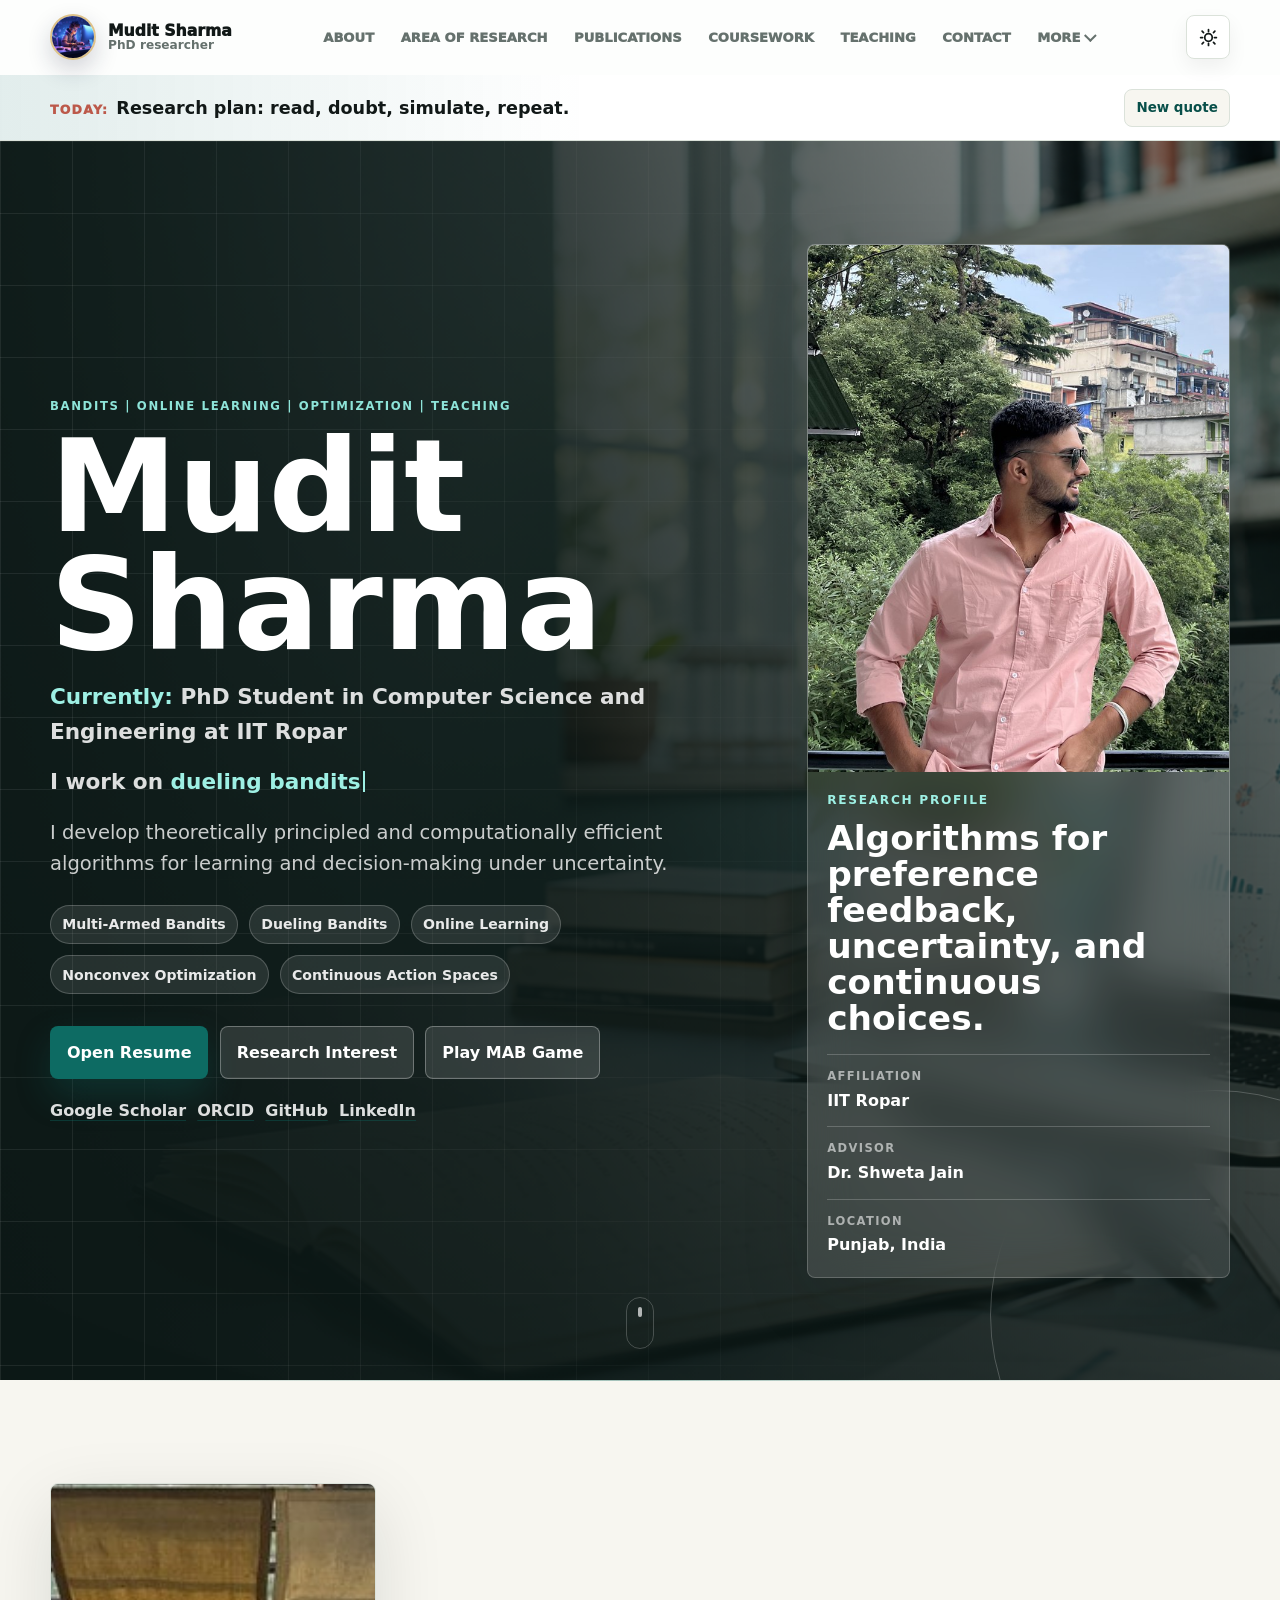
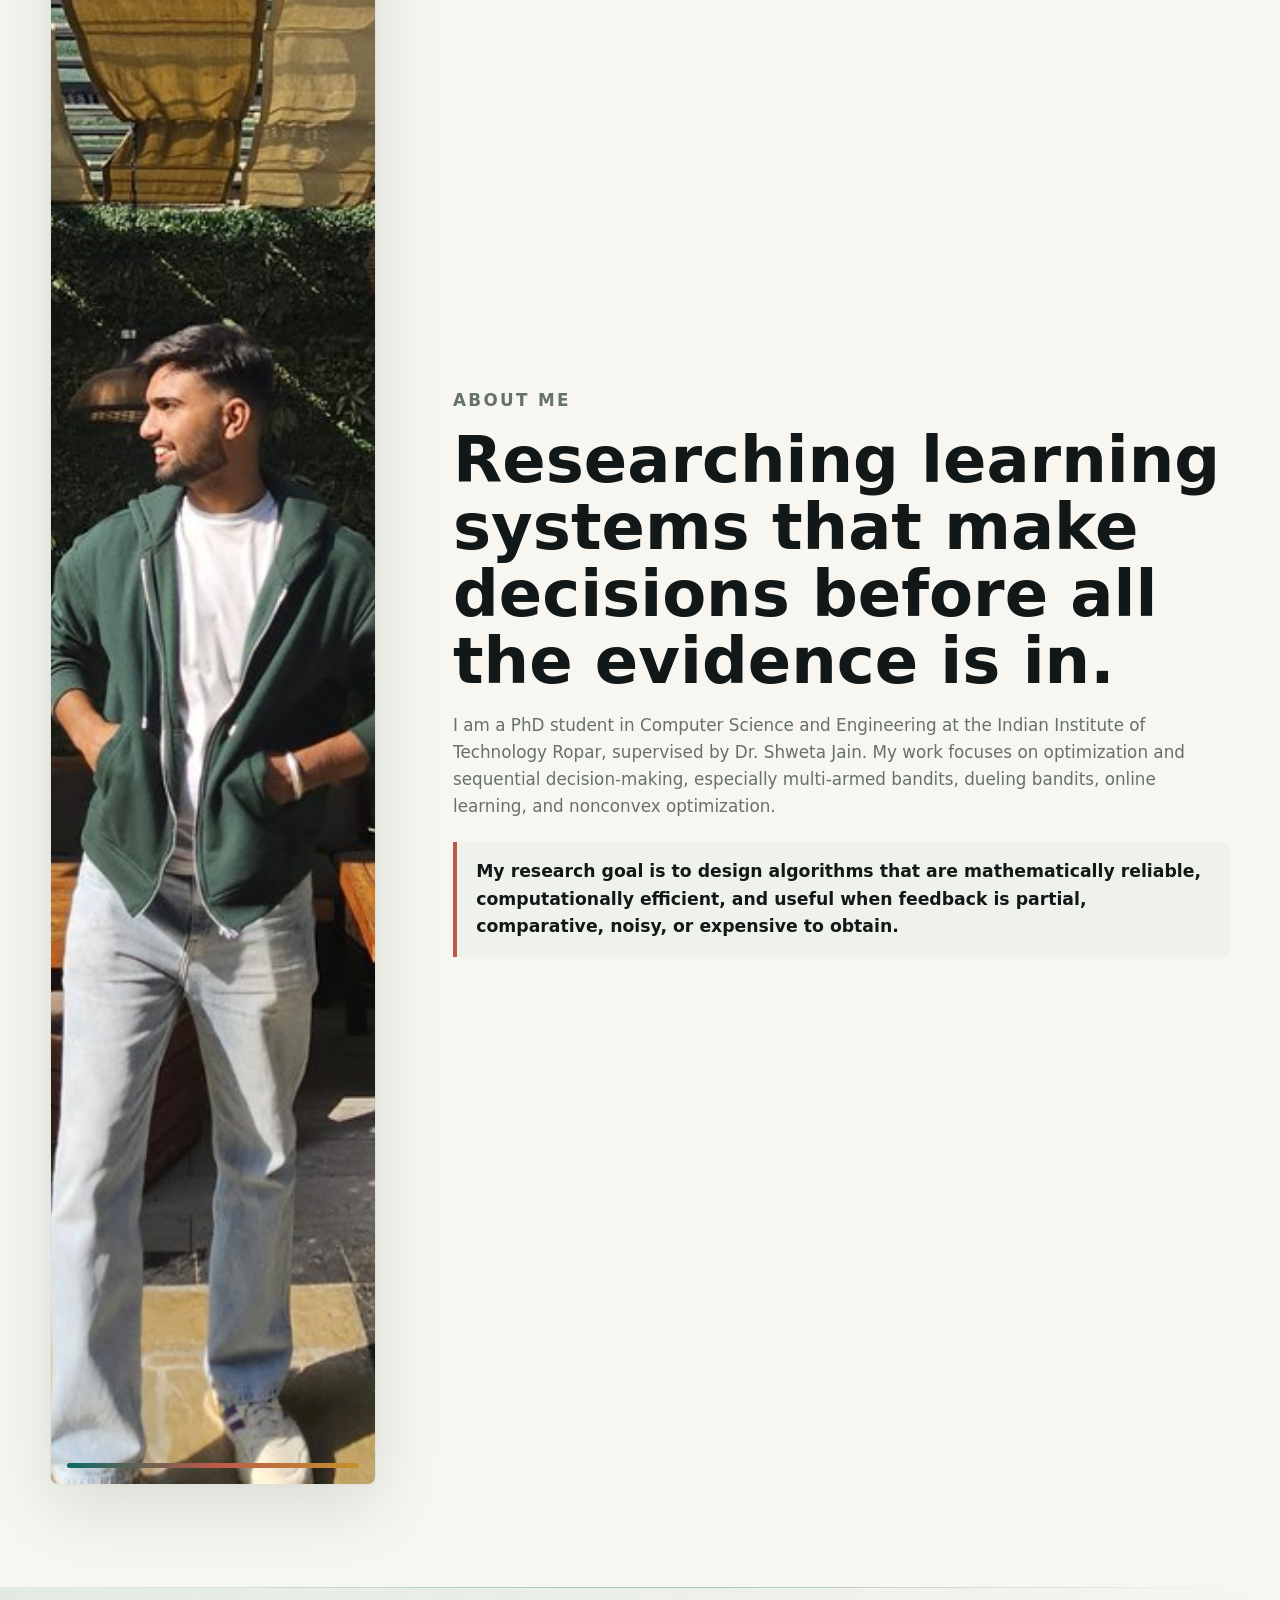
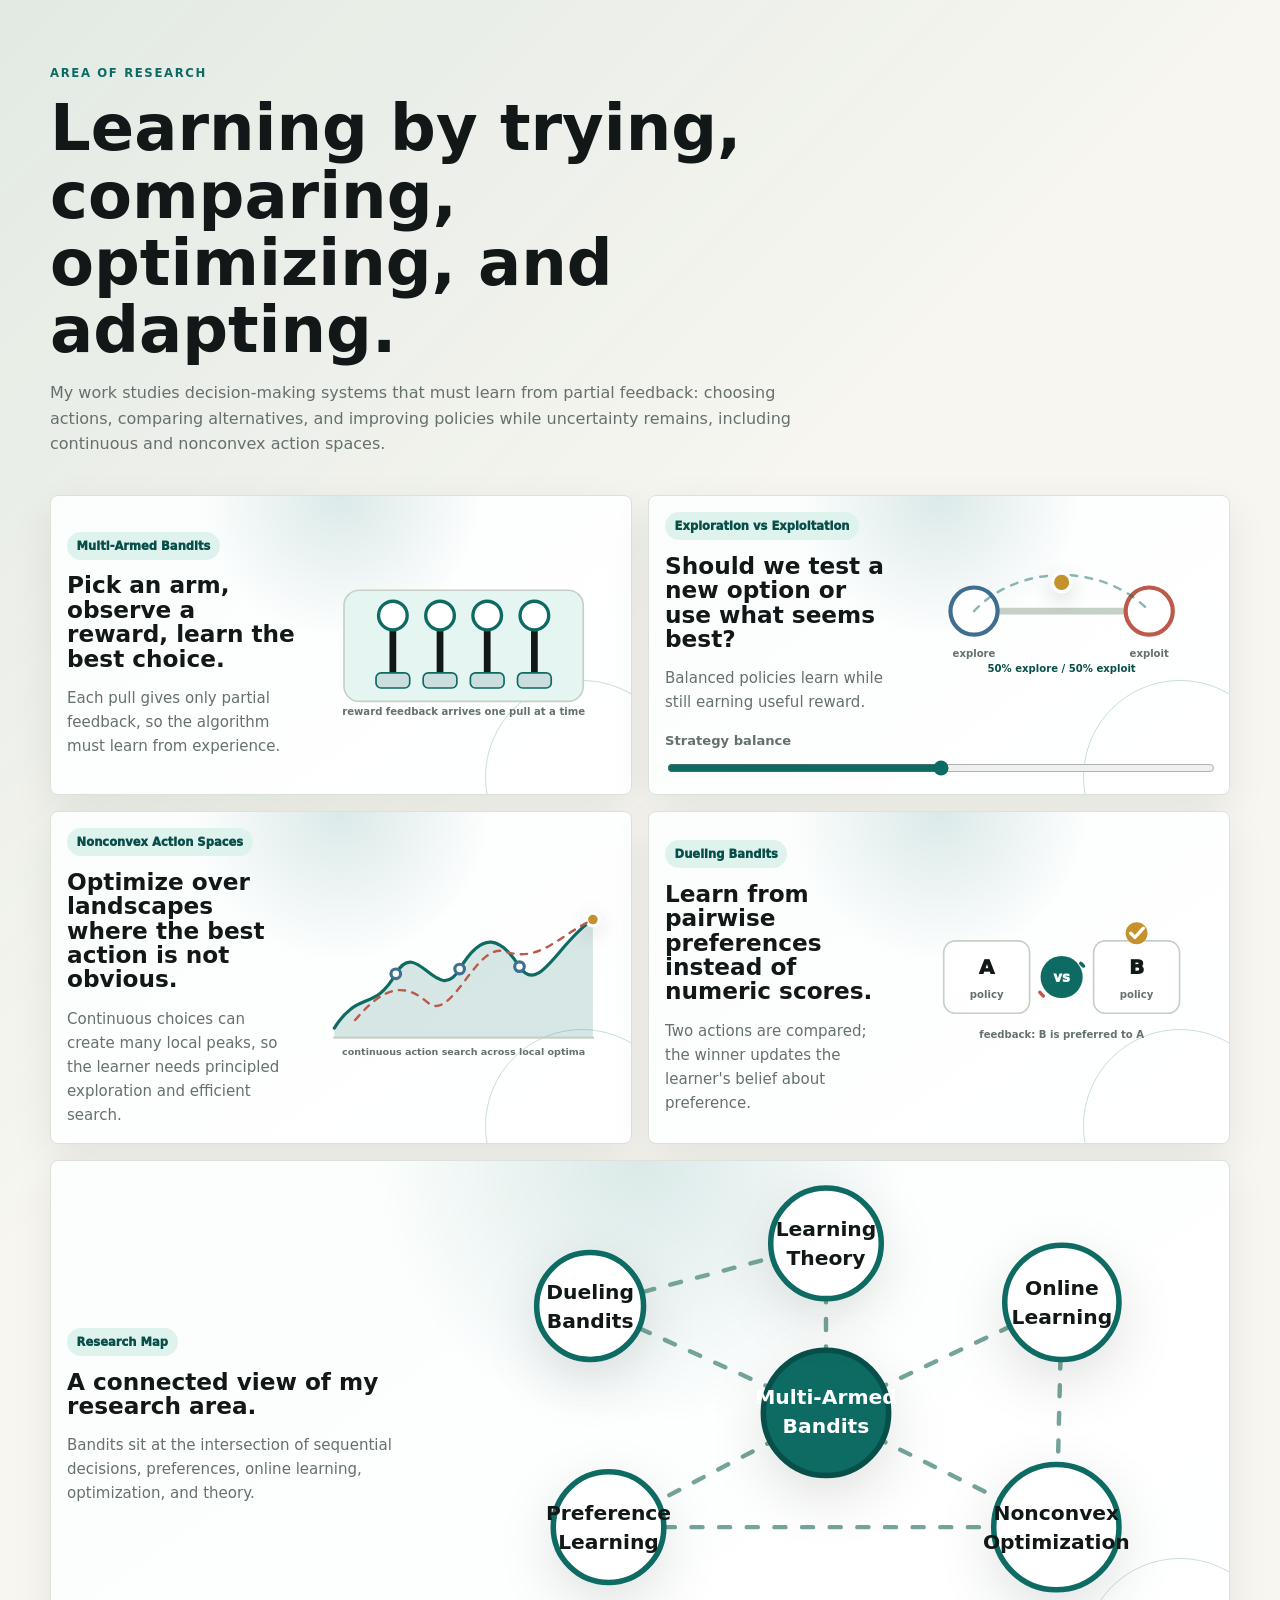
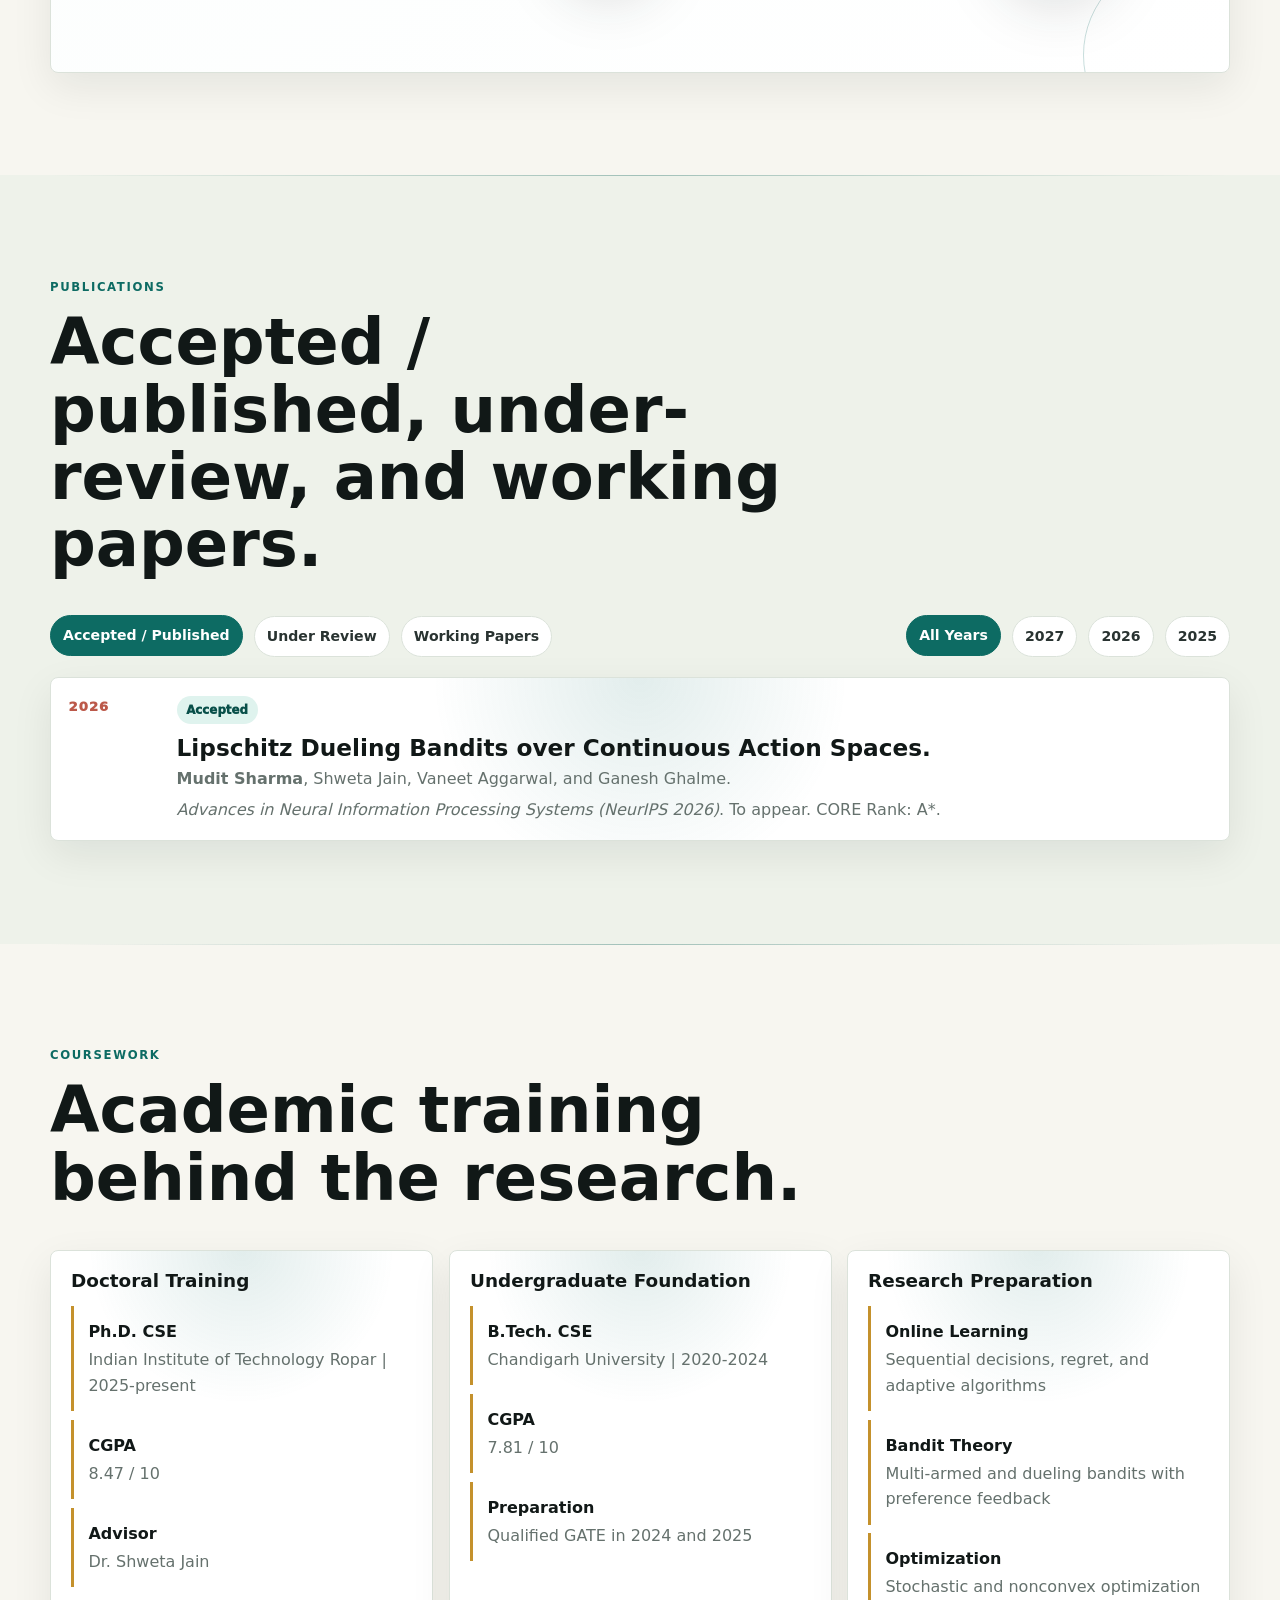
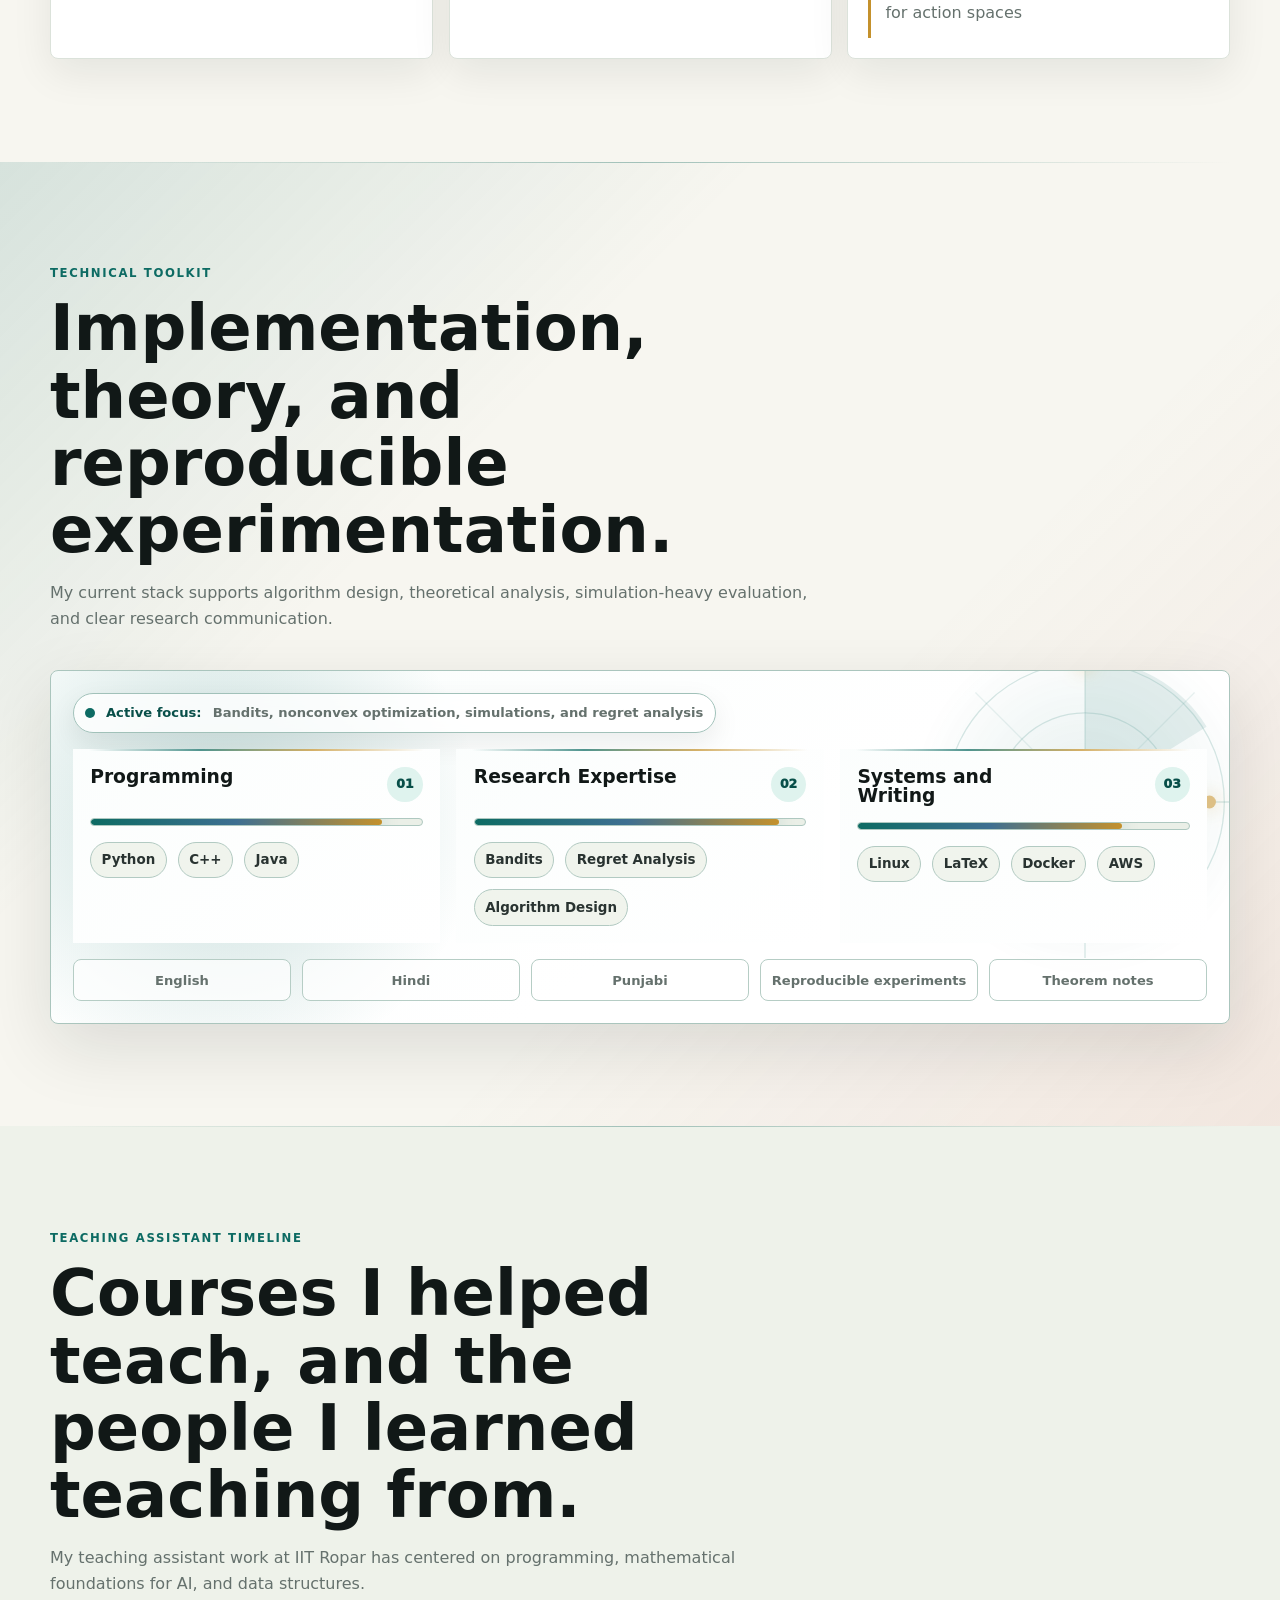
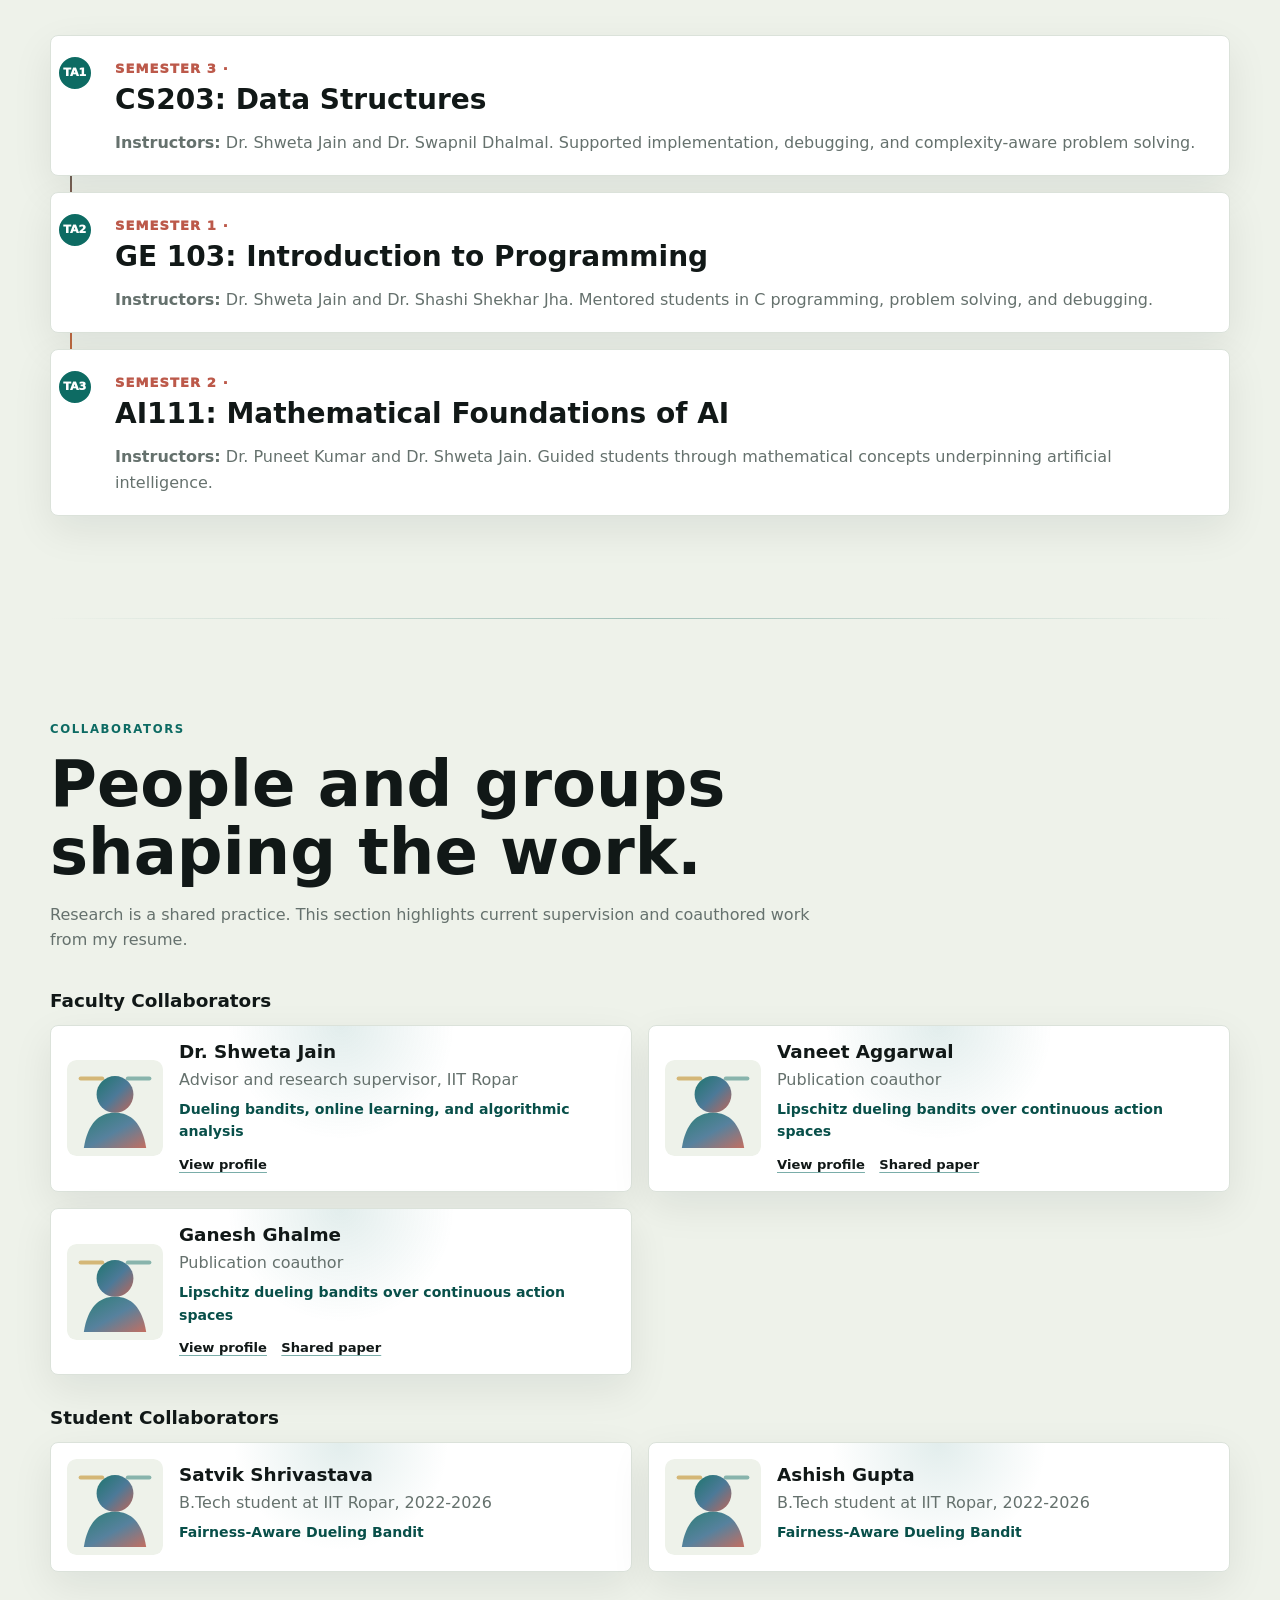
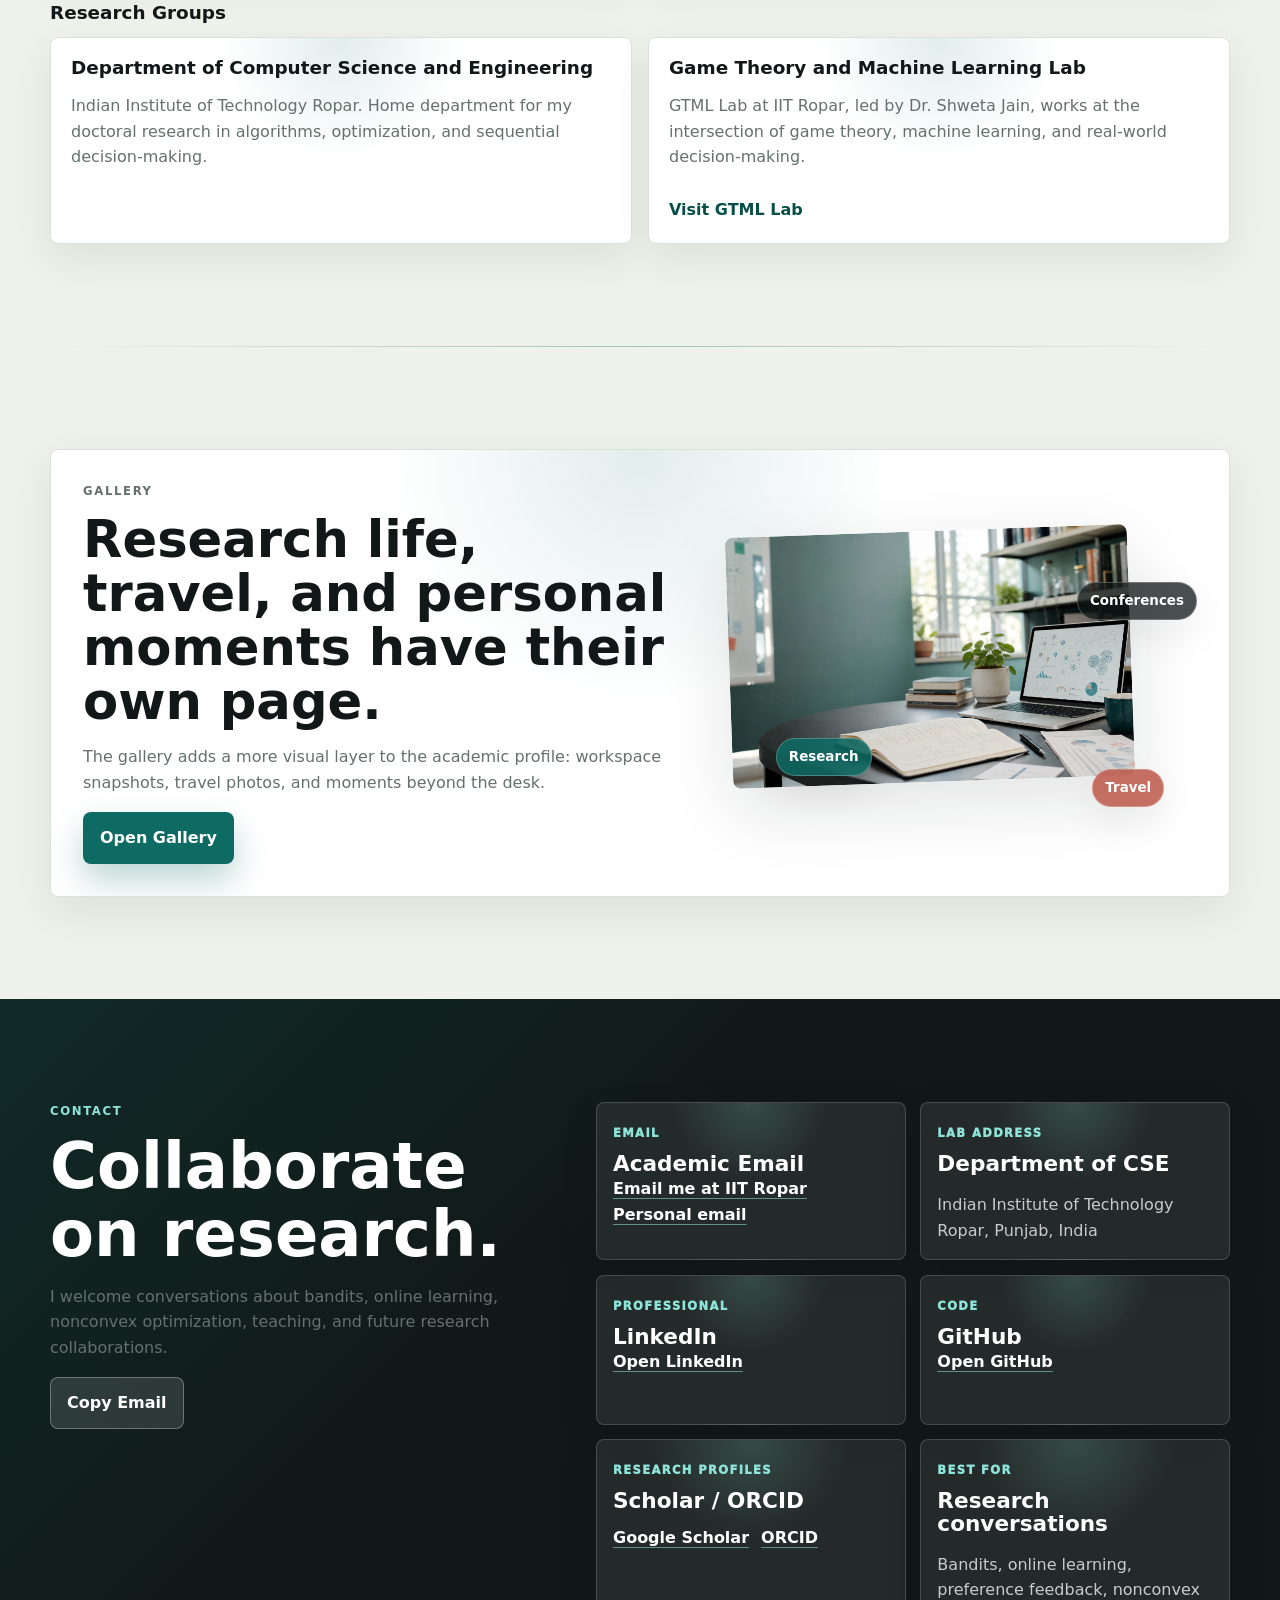
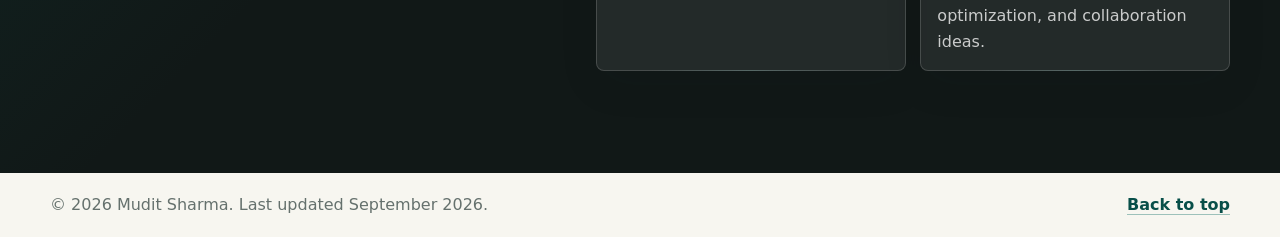
==== commit 7d9329c4: "minor changes" ====
--- a/index.html
+++ b/index.html
@@ -36,7 +36,7 @@
   <header class="site-header" data-header>
     <nav class="nav shell" aria-label="Primary navigation">
       <a class="brand" href="#top" aria-label="Go to top">
-        <img class="brand-avatar" src="assets/profile/coding-researcher-avatar.png" alt="Researcher wearing glasses and coding">
+        <img class="brand-avatar" src="assets/profile/person-playing-3d-video-games-device.jpg" alt="Researcher wearing glasses and coding">
         <span class="brand-copy">
           <strong>Mudit Sharma</strong>
           <small>PhD researcher</small>
@@ -639,24 +639,35 @@
                 <h4>Dr. Shweta Jain</h4>
                 <p>Advisor and research supervisor, IIT Ropar</p>
                 <span>Dueling bandits, online learning, and algorithmic analysis</span>
+                <div class="collaborator-links">
+                  <a href="https://sites.google.com/site/shwetajainiisc/home" target="_blank" rel="noreferrer">View profile</a>
+                </div>
               </div>
             </article>
-            <a class="collaborator-card" href="#publication-lipschitz" aria-label="View publication coauthored with Vaneet Aggarwal">
+            <article class="collaborator-card">
               <img src="assets/placeholders/collaborator-placeholder.svg" alt="Faculty collaborator icon" loading="lazy">
               <div>
                 <h4>Vaneet Aggarwal</h4>
                 <p>Publication coauthor</p>
                 <span>Lipschitz dueling bandits over continuous action spaces</span>
-              </div>
-            </a>
-            <a class="collaborator-card" href="#publication-lipschitz" aria-label="View publication coauthored with Ganesh Ghalme">
+                <div class="collaborator-links">
+                  <a href="https://www.cs.purdue.edu/people/faculty/vaneet.html" target="_blank" rel="noreferrer">View profile</a>
+                  <a href="#publication-lipschitz">Shared paper</a>
+                </div>
+              </div>
+            </article>
+            <article class="collaborator-card">
               <img src="assets/placeholders/collaborator-placeholder.svg" alt="Faculty collaborator icon" loading="lazy">
               <div>
                 <h4>Ganesh Ghalme</h4>
                 <p>Publication coauthor</p>
                 <span>Lipschitz dueling bandits over continuous action spaces</span>
-              </div>
-            </a>
+                <div class="collaborator-links">
+                  <a href="https://www.iith.ac.in/ai/ganeshghalme/" target="_blank" rel="noreferrer">View profile</a>
+                  <a href="#publication-lipschitz">Shared paper</a>
+                </div>
+              </div>
+            </article>
           </div>
         </div>
 
--- a/styles.css
+++ b/styles.css
@@ -2343,6 +2343,26 @@
   font-weight: 850;
 }
 
+.collaborator-links {
+  display: flex;
+  flex-wrap: wrap;
+  gap: 0.45rem 0.9rem;
+  margin-top: 0.7rem;
+}
+
+.collaborator-links a {
+  color: var(--ink);
+  font-size: 0.82rem;
+  font-weight: 900;
+  text-decoration-color: color-mix(in srgb, var(--brand) 55%, transparent);
+  text-underline-offset: 0.2em;
+}
+
+.collaborator-links a:hover,
+.collaborator-links a:focus-visible {
+  color: var(--brand-strong);
+}
+
 .group-card {
   padding: 1.25rem;
 }
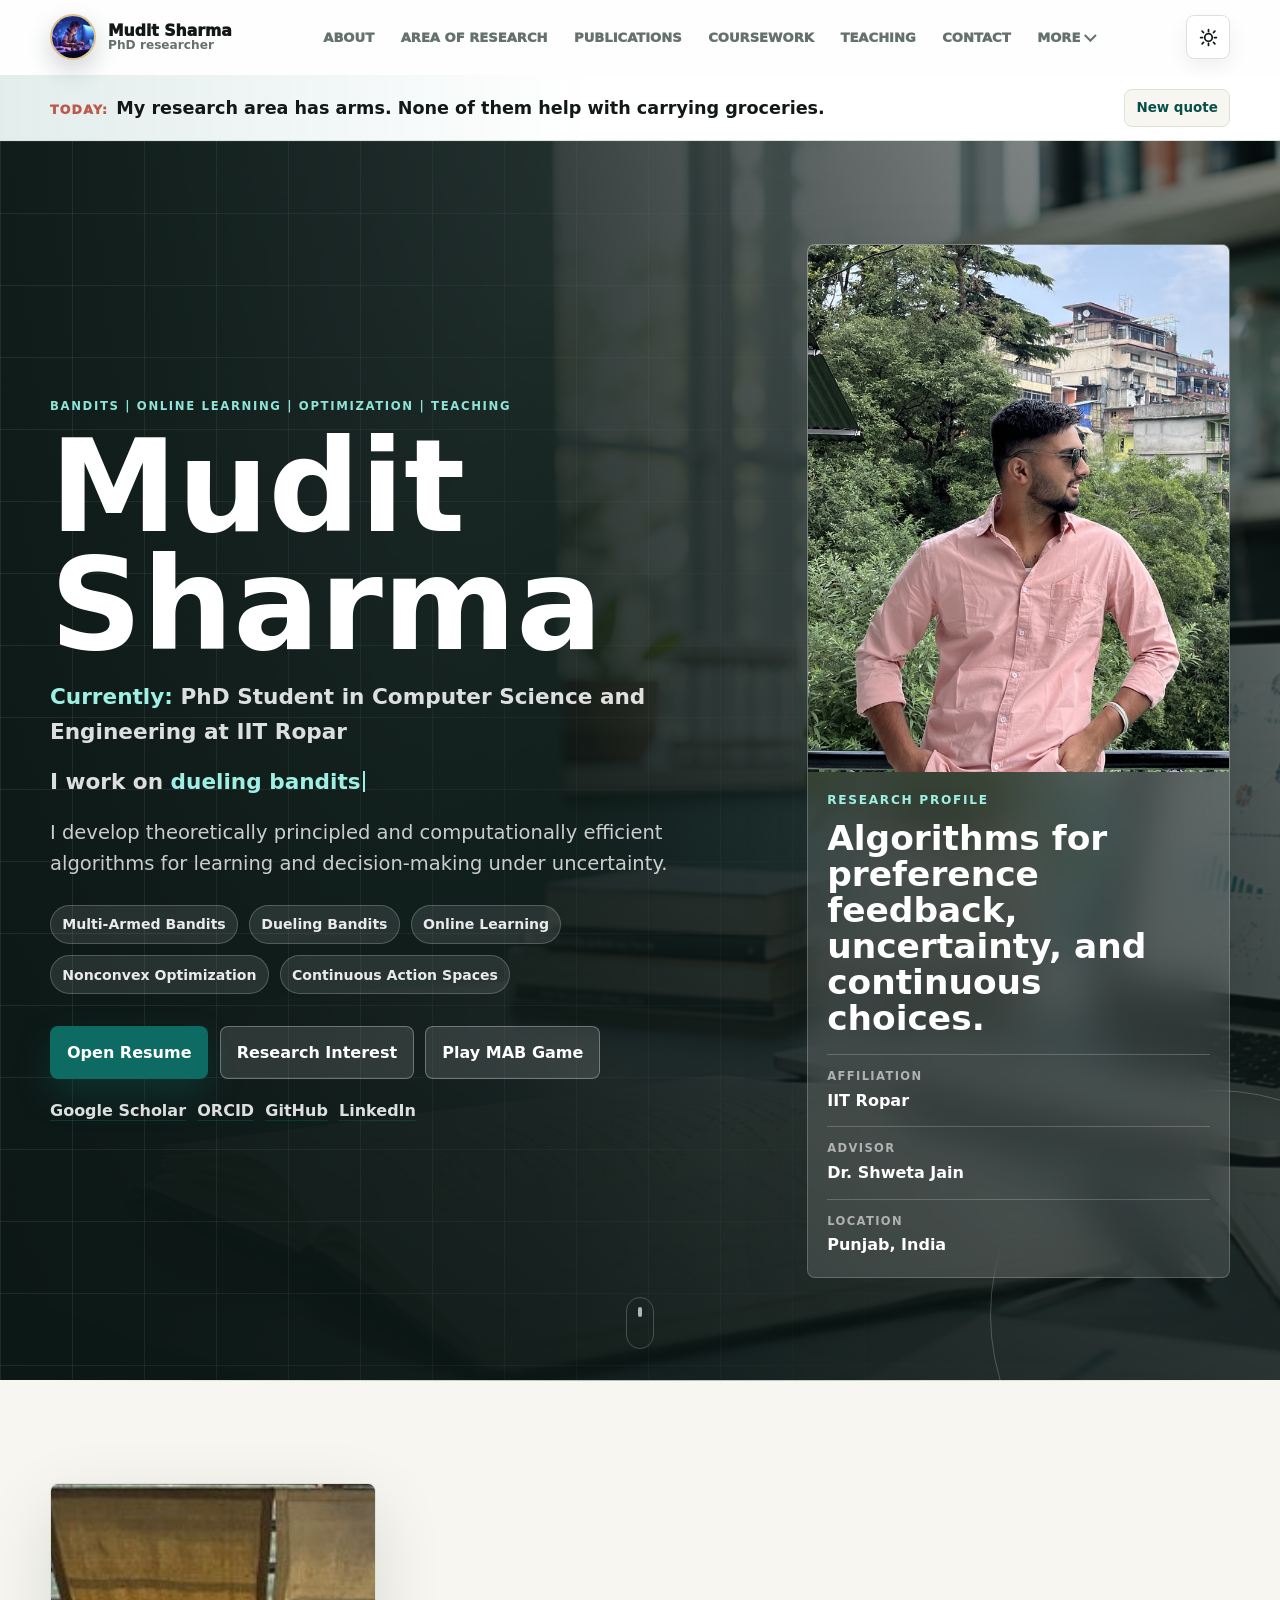
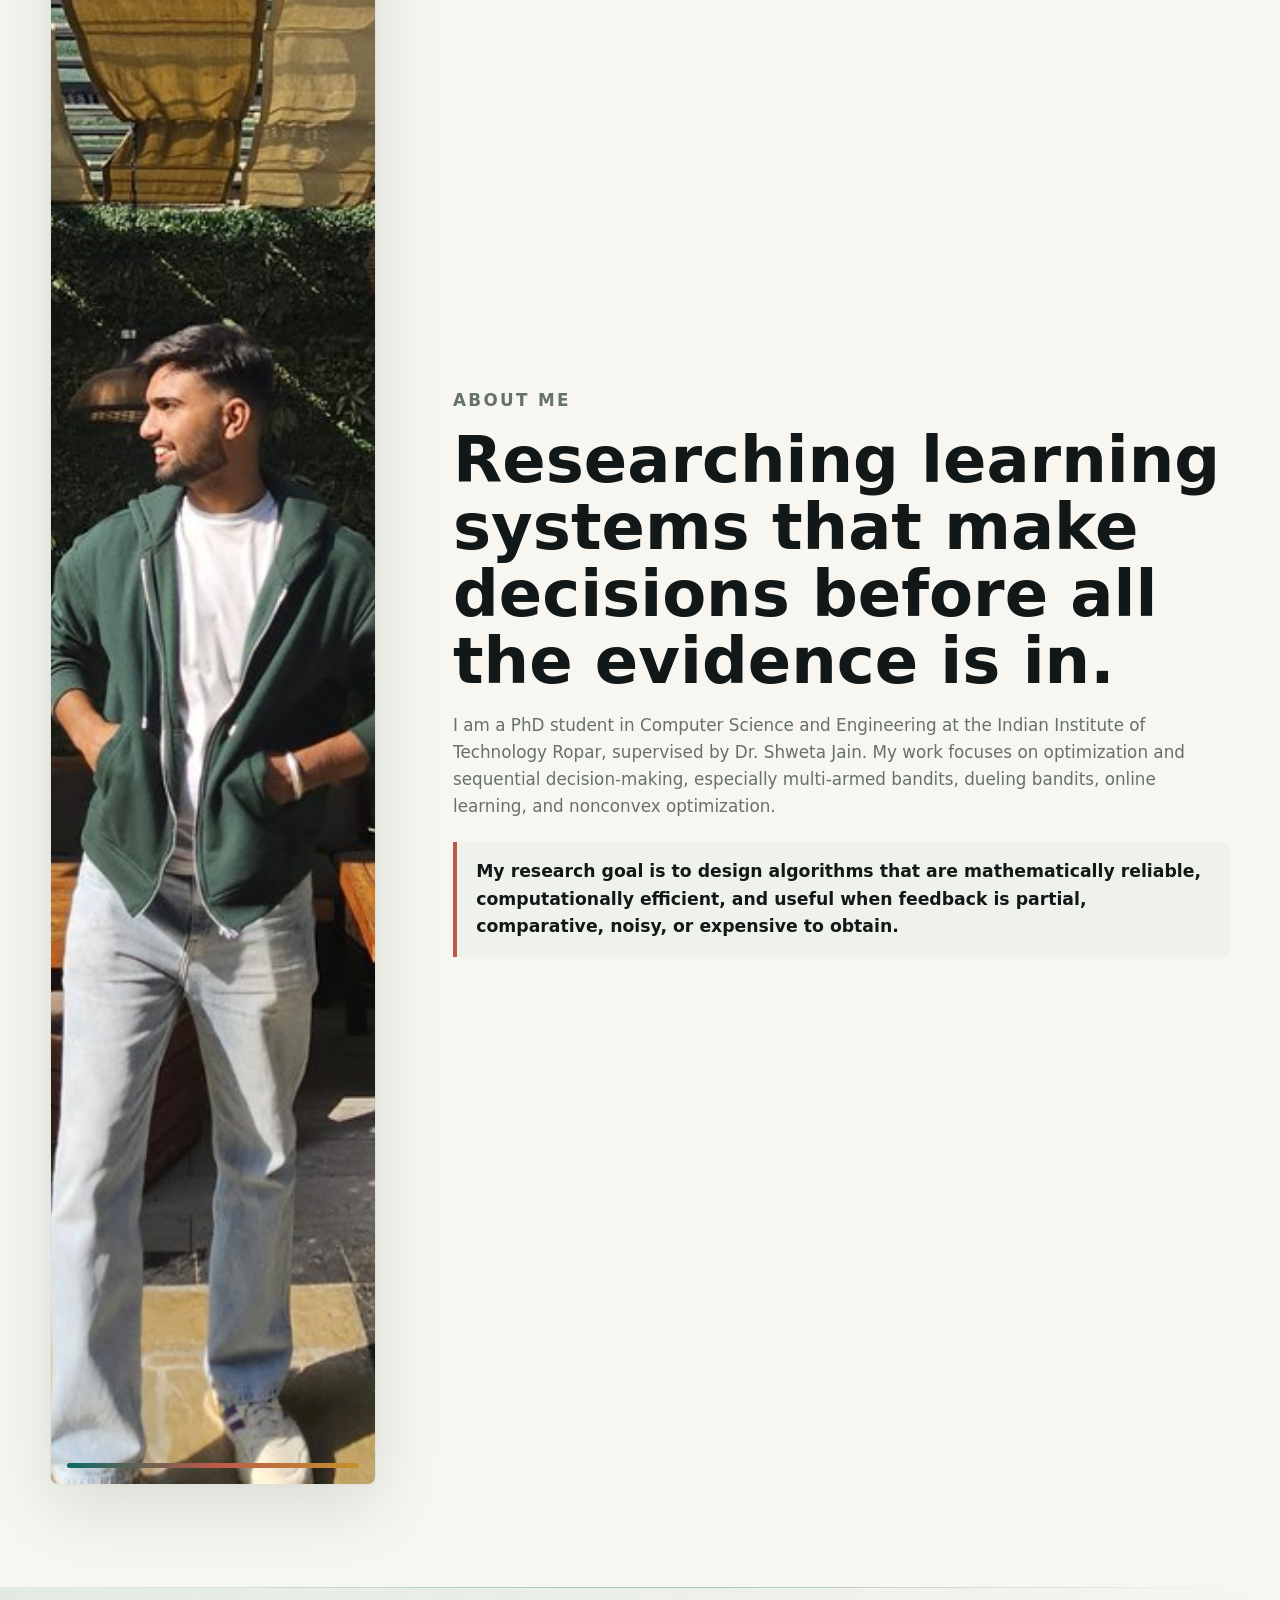
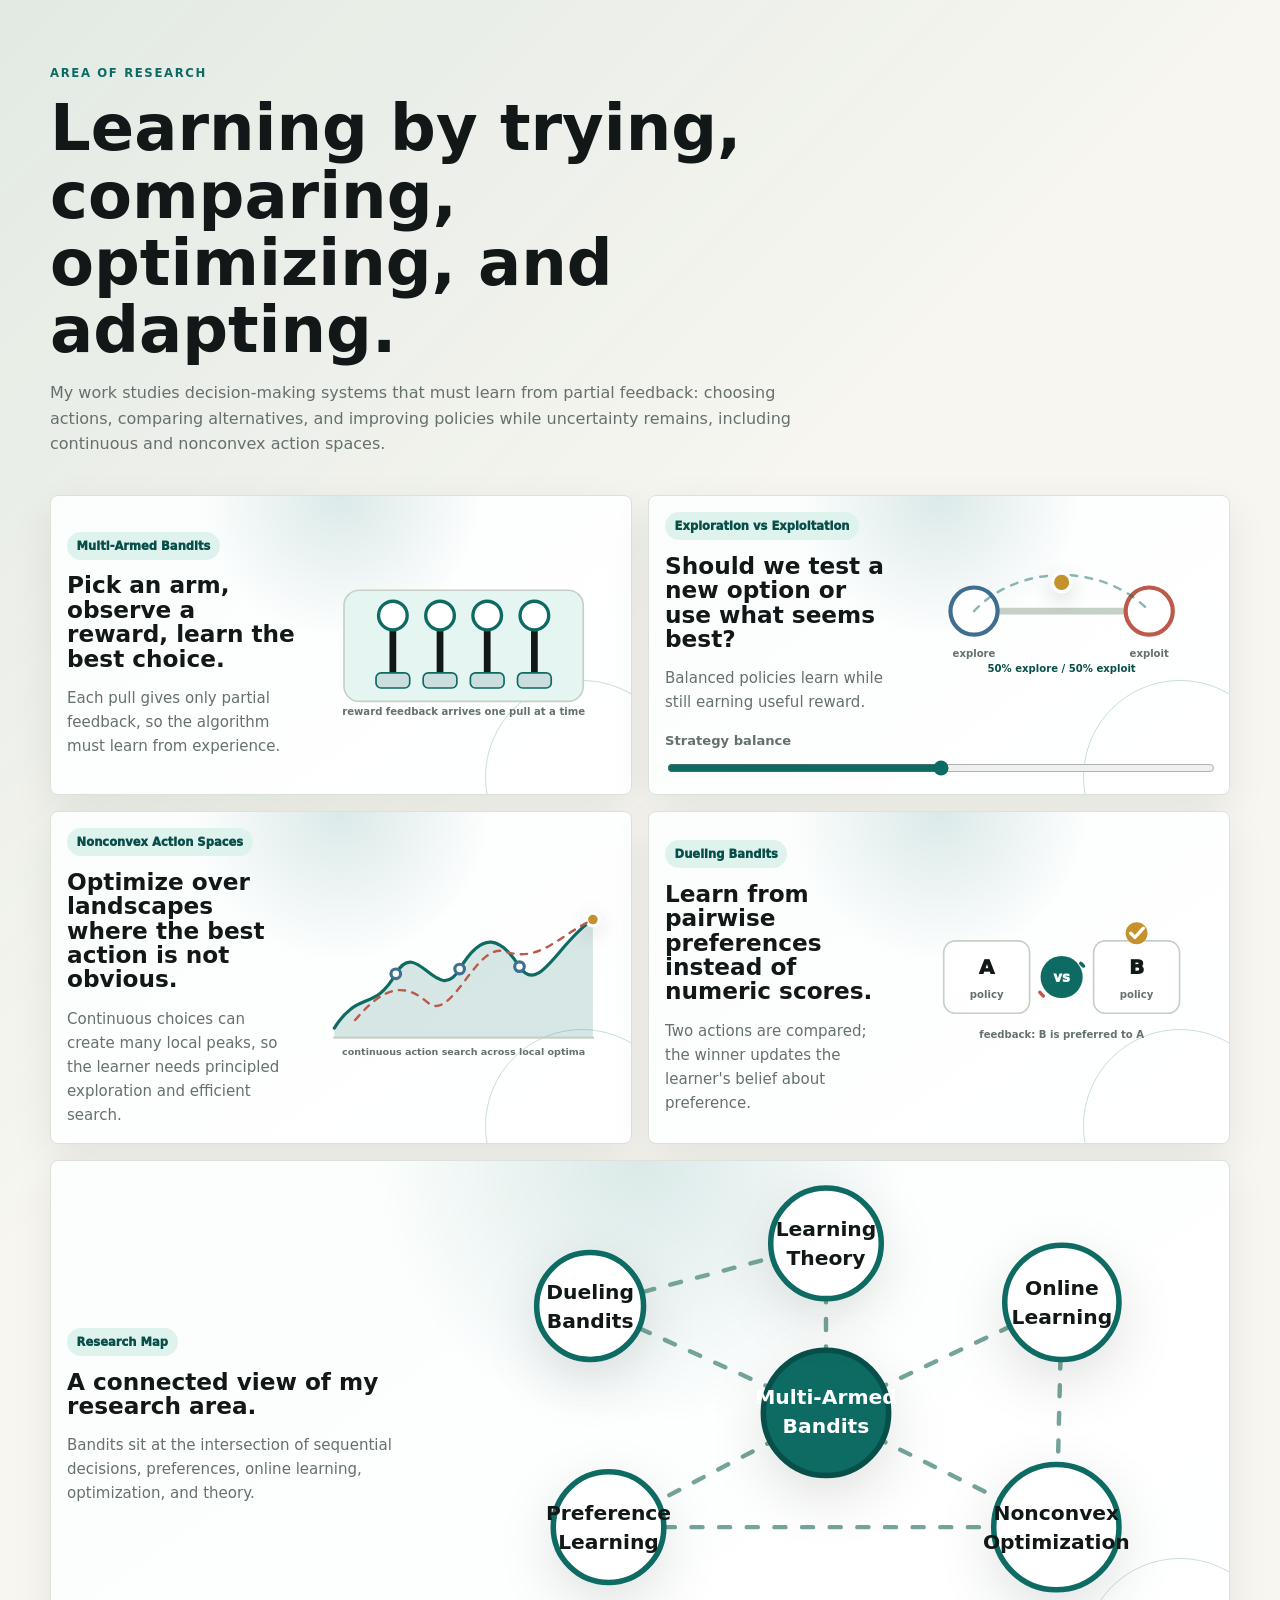
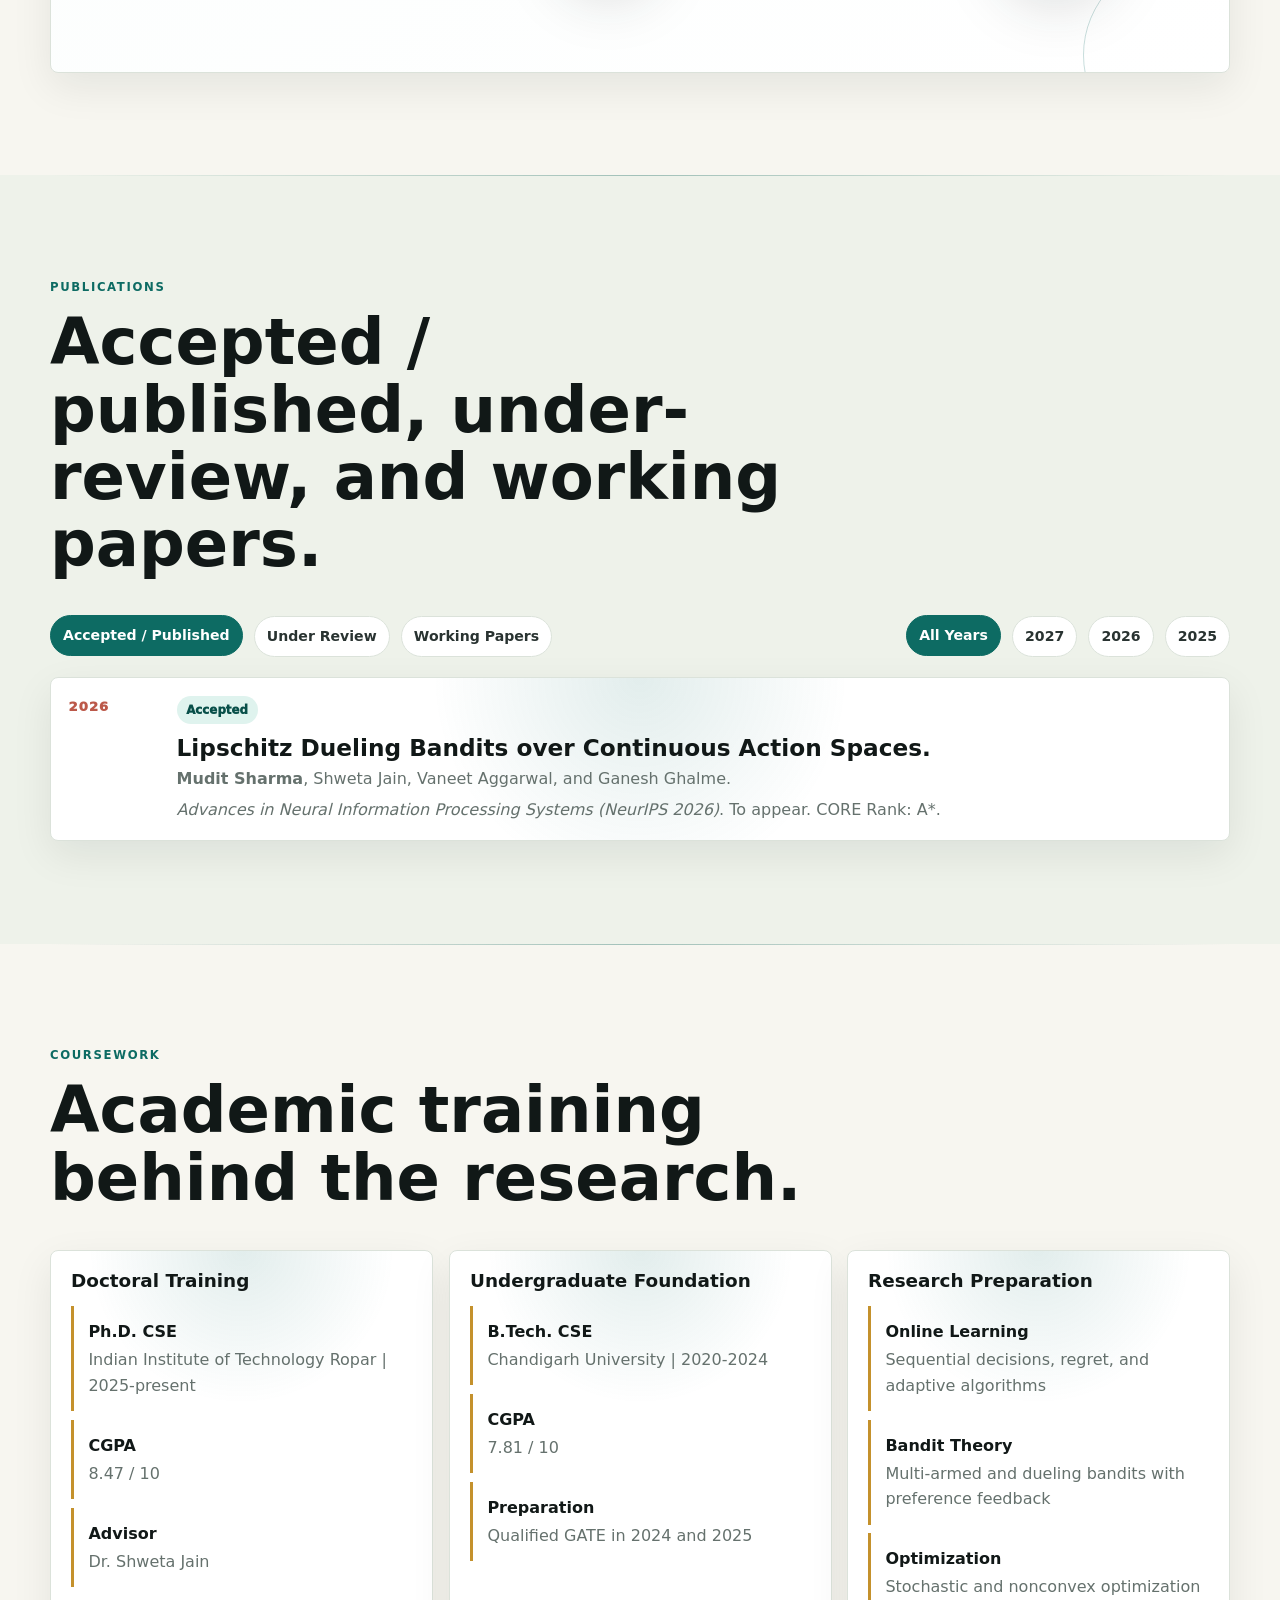
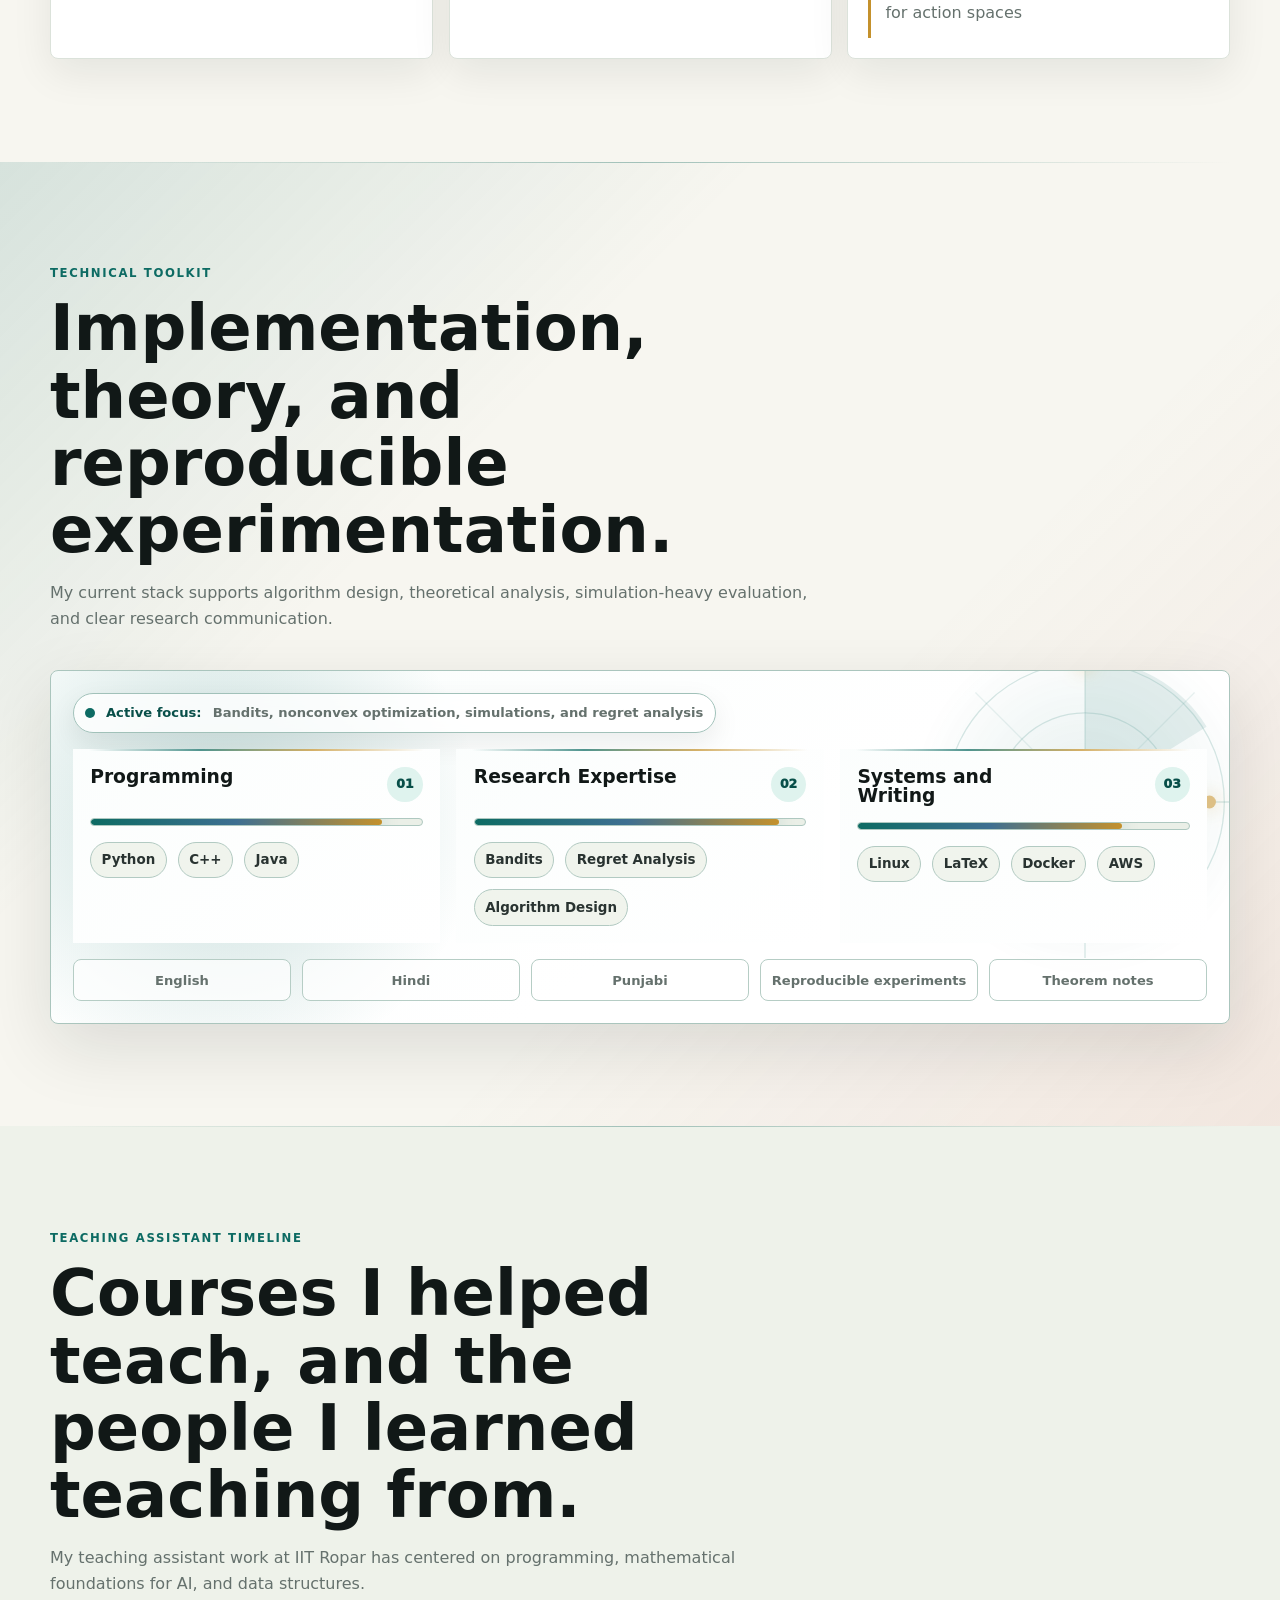
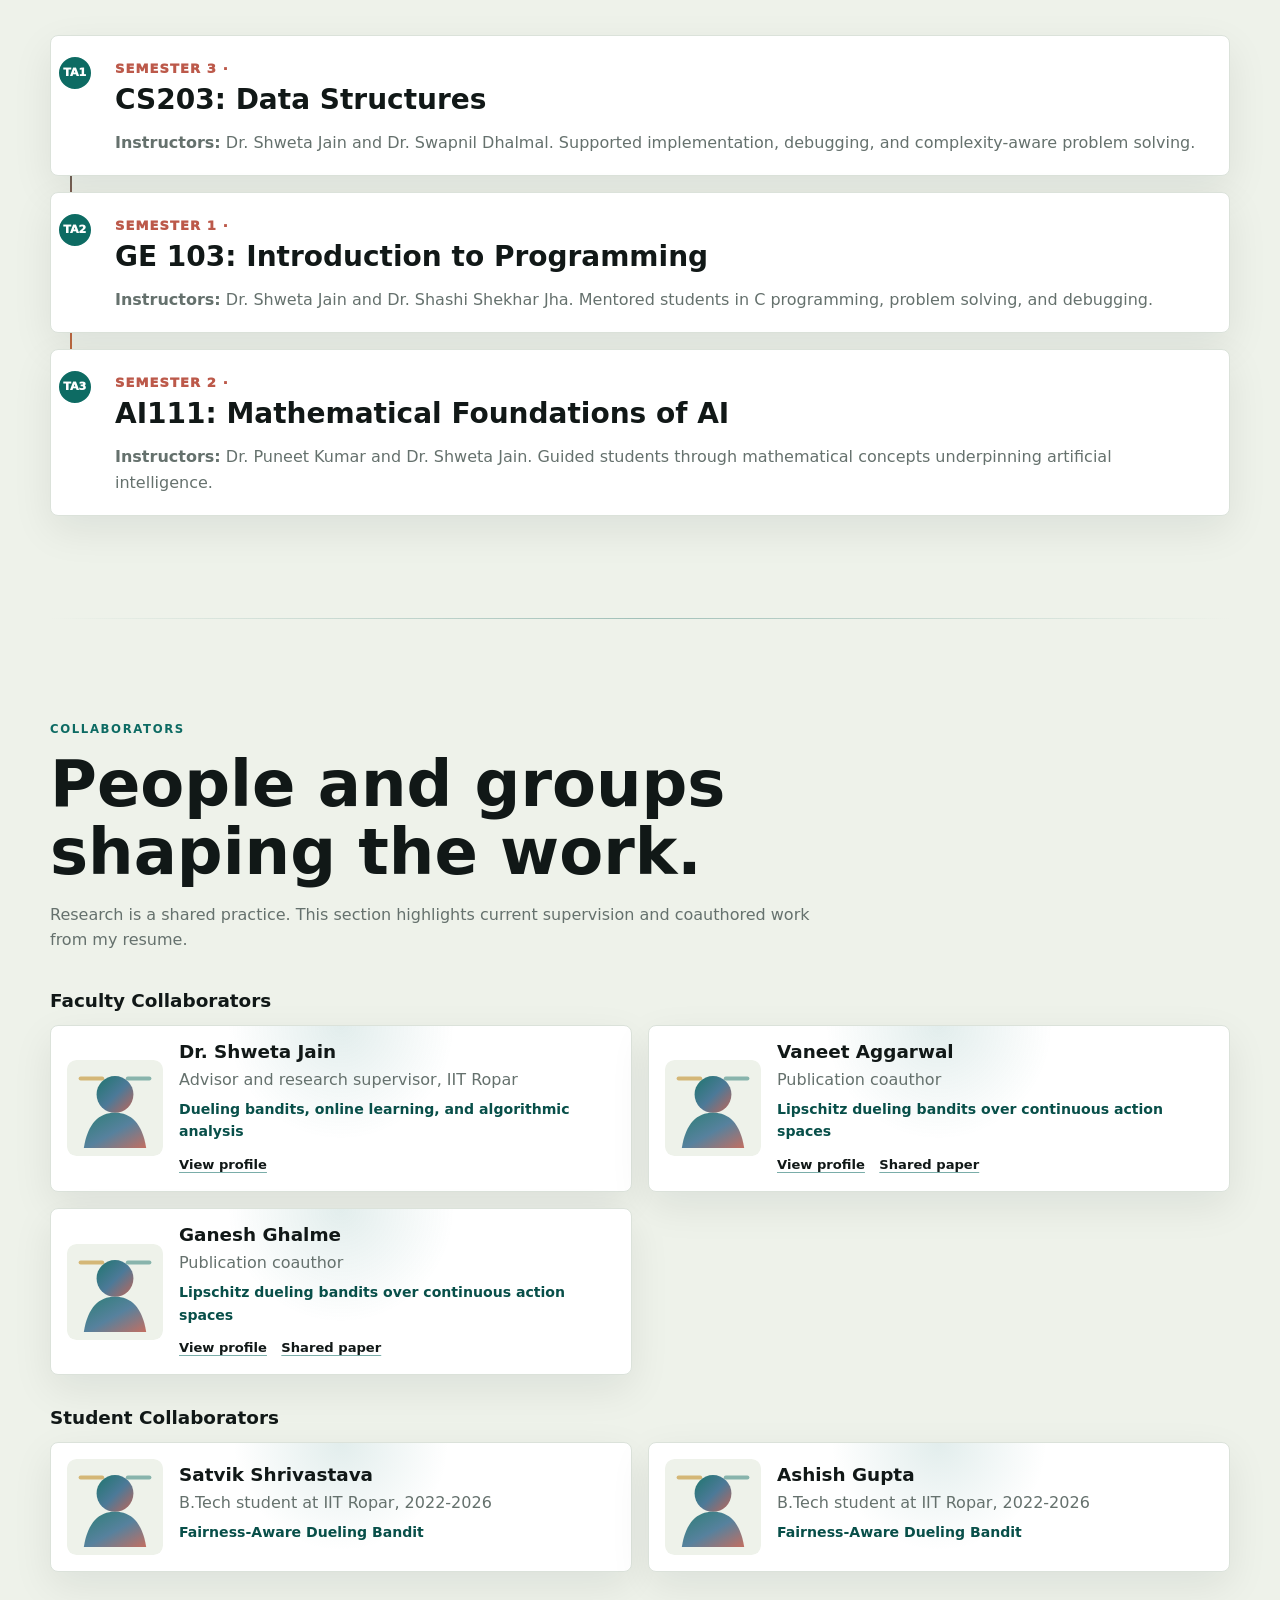
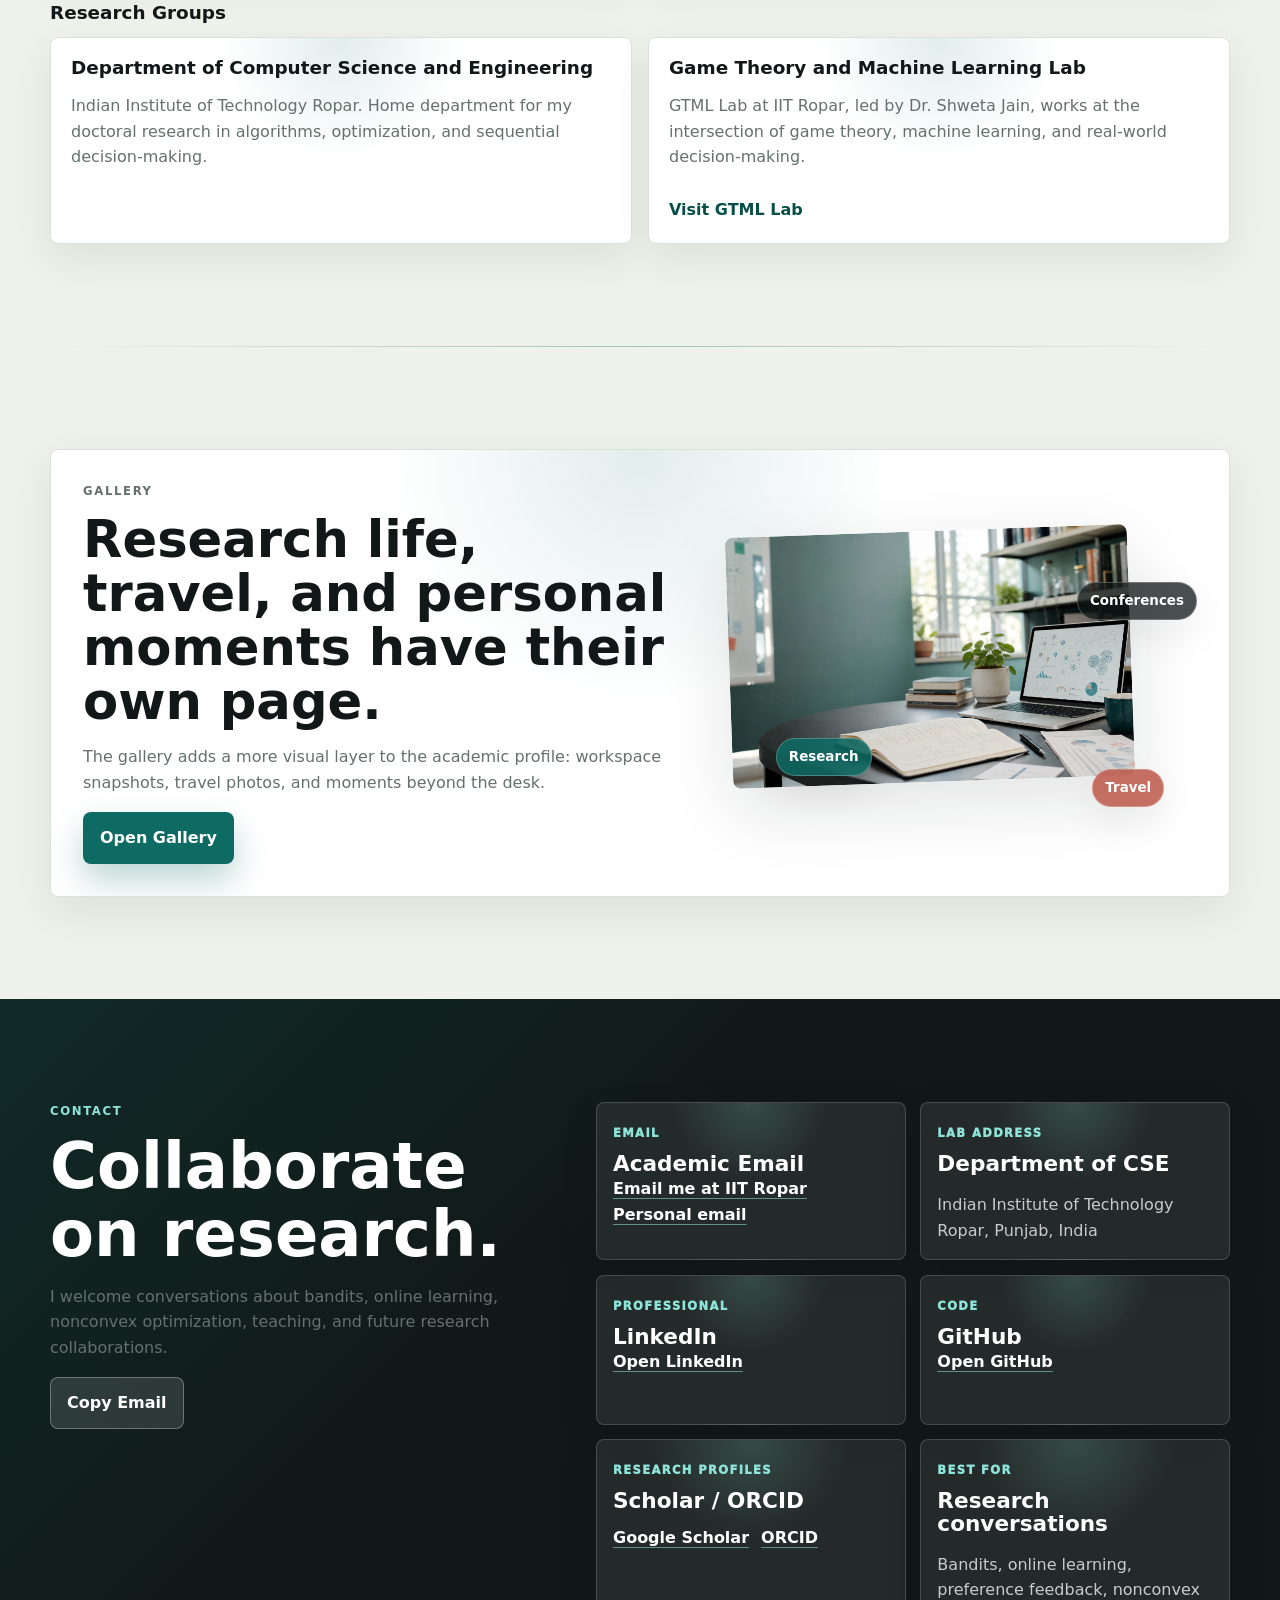
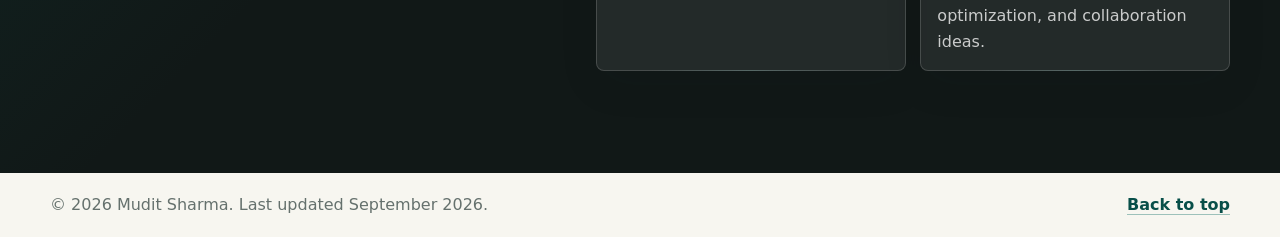
==== commit b1cd4774: "spelling error" ====
--- a/index.html
+++ b/index.html
@@ -437,7 +437,7 @@
           </article>
           <article class="publication reveal" data-status="working" data-year="2026">
             <div class="pub-index">WP 04</div>
-            <div class="pub-body"><span class="status-pill">Working Paper</span><h3>NV3K Cutting Only Using Preference Feedback.</h3></div>
+            <div class="pub-body"><span class="status-pill">Working Paper</span><h3>Envy-Free Cake cutting Only Using Preference Feedback.</h3></div>
           </article>
         </div>
       </div>
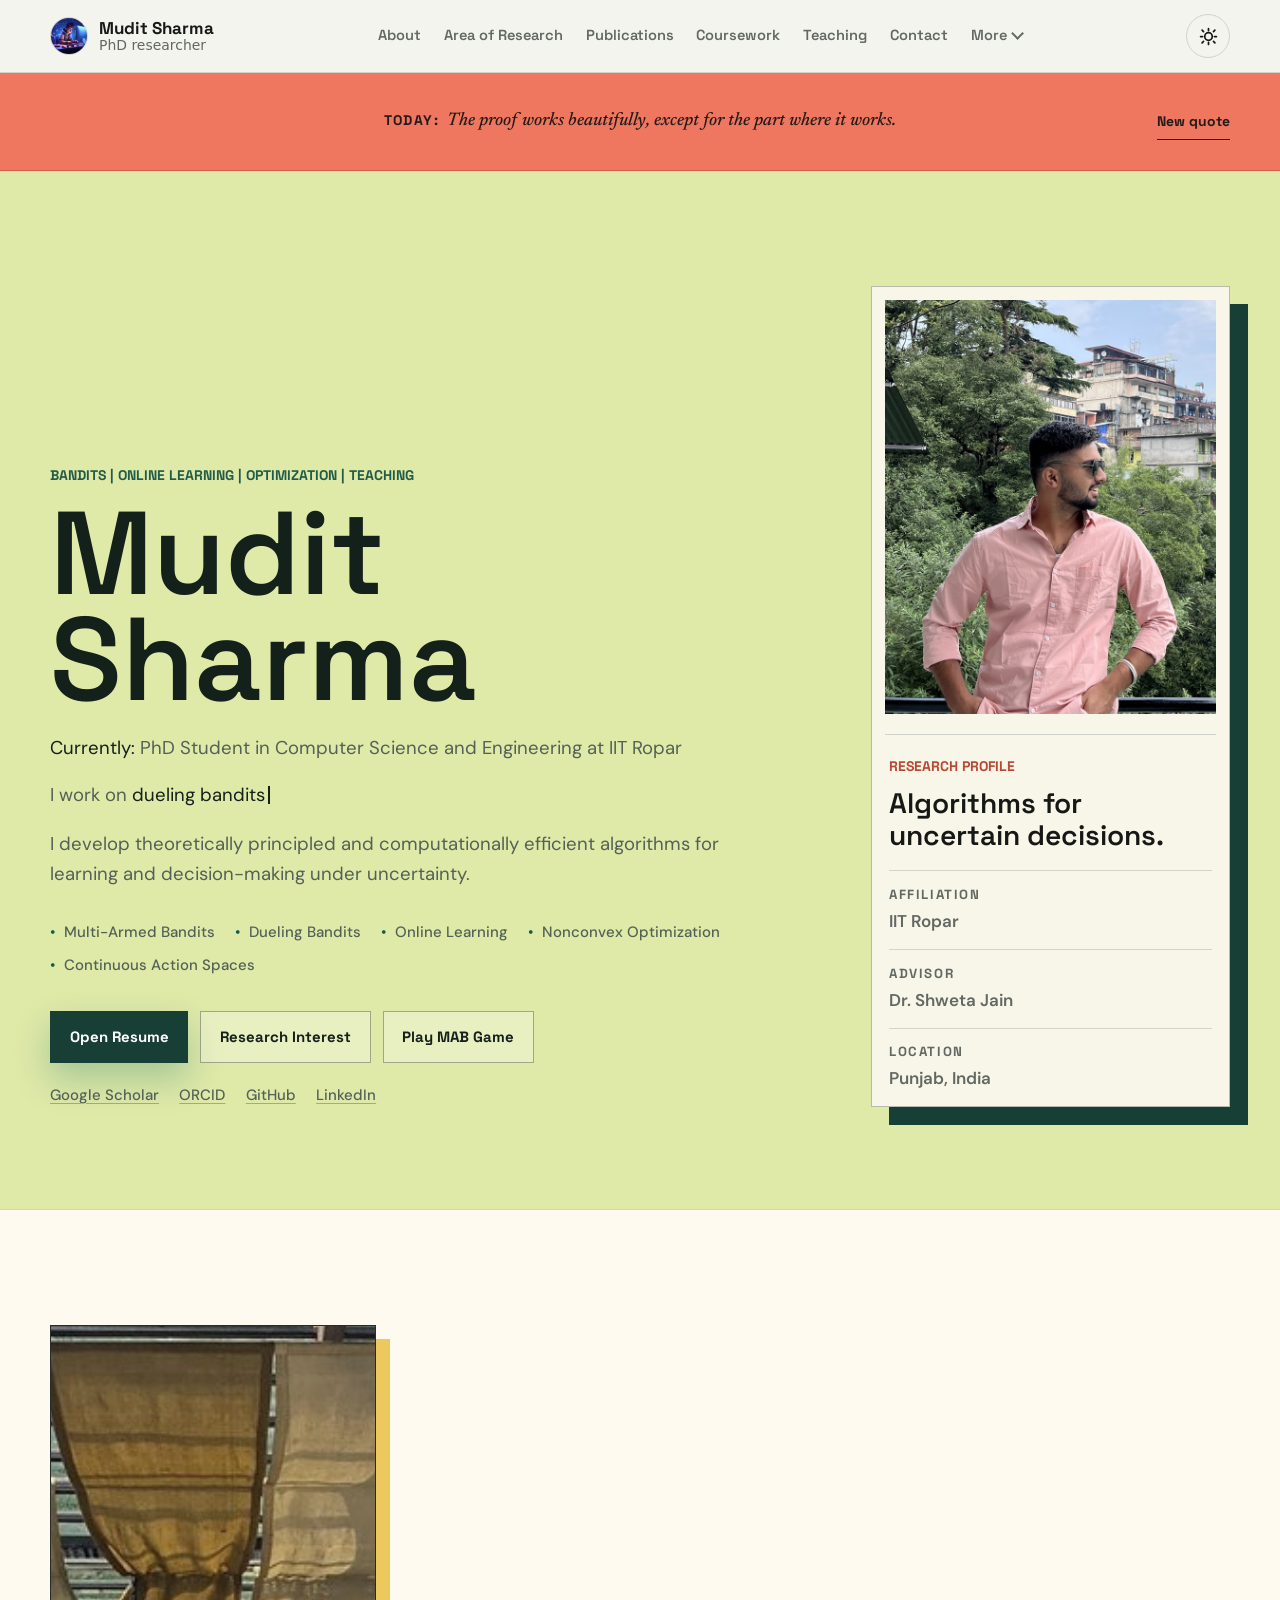
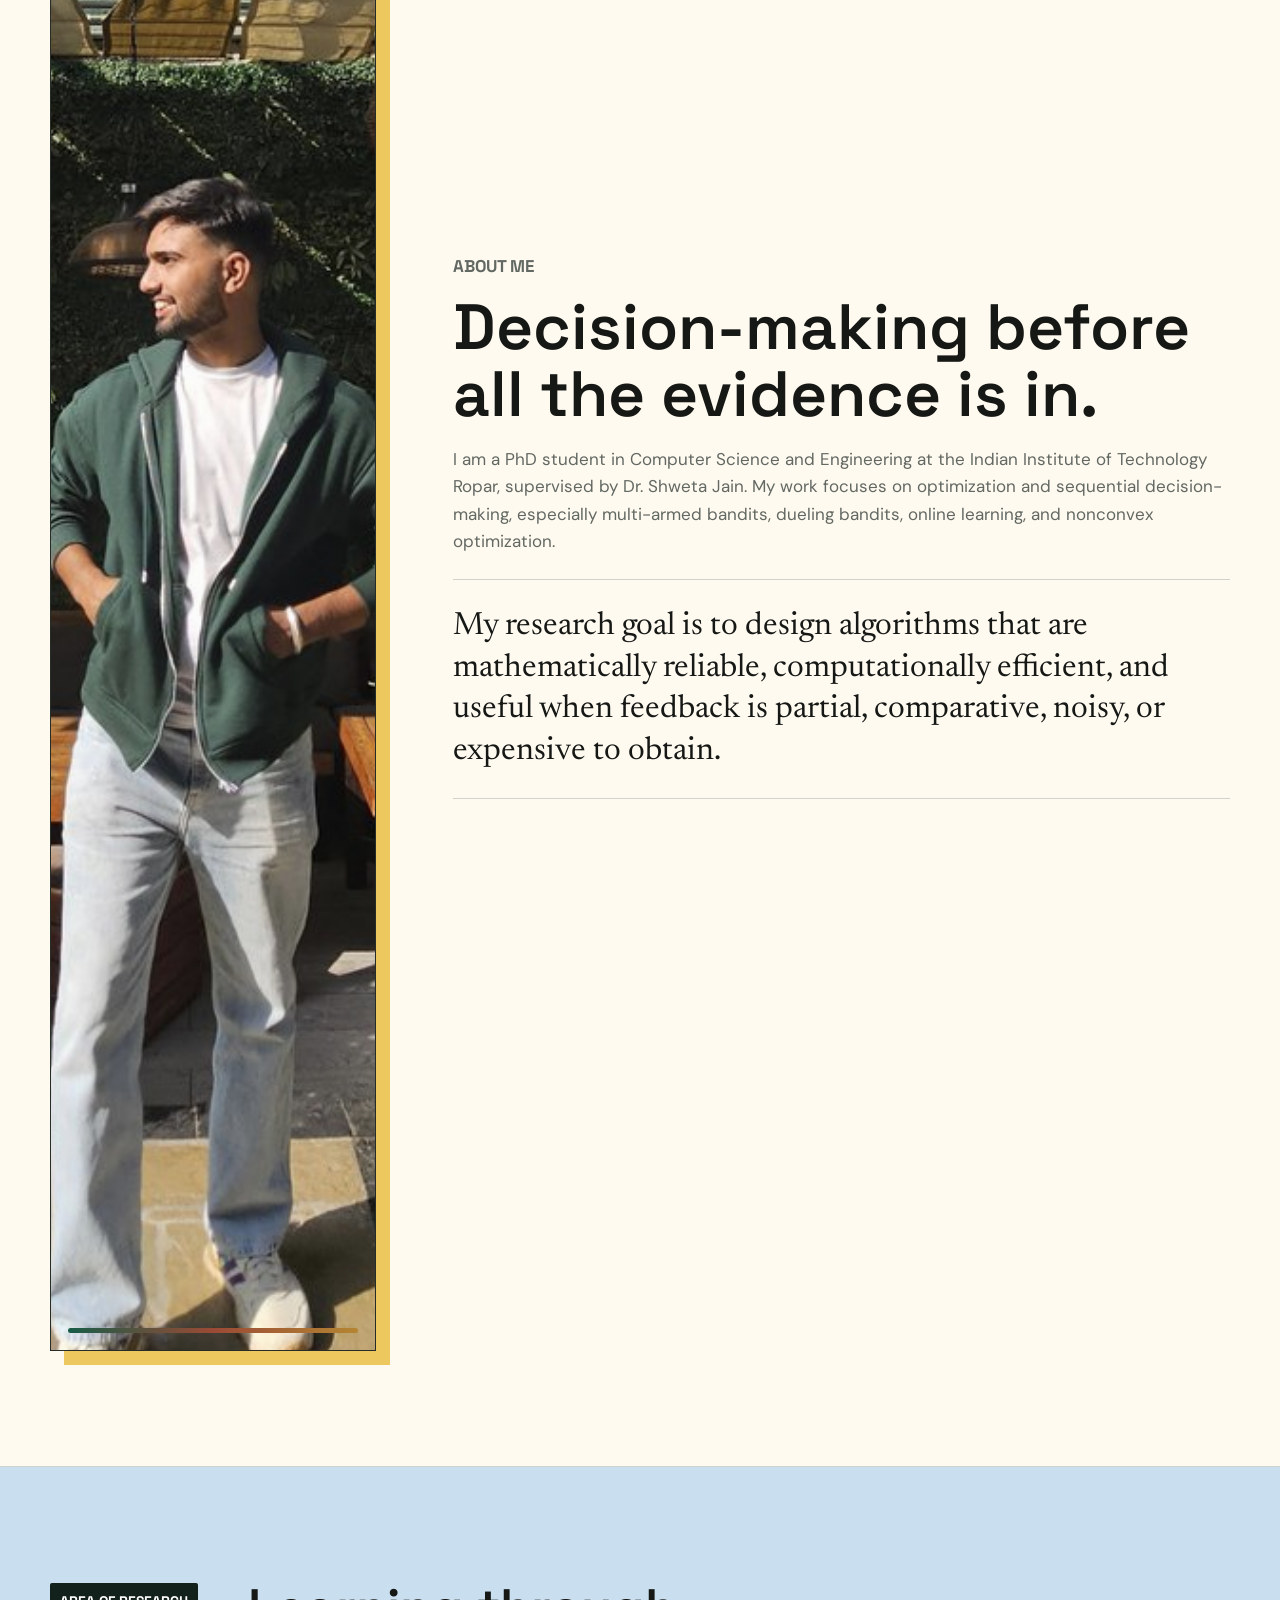
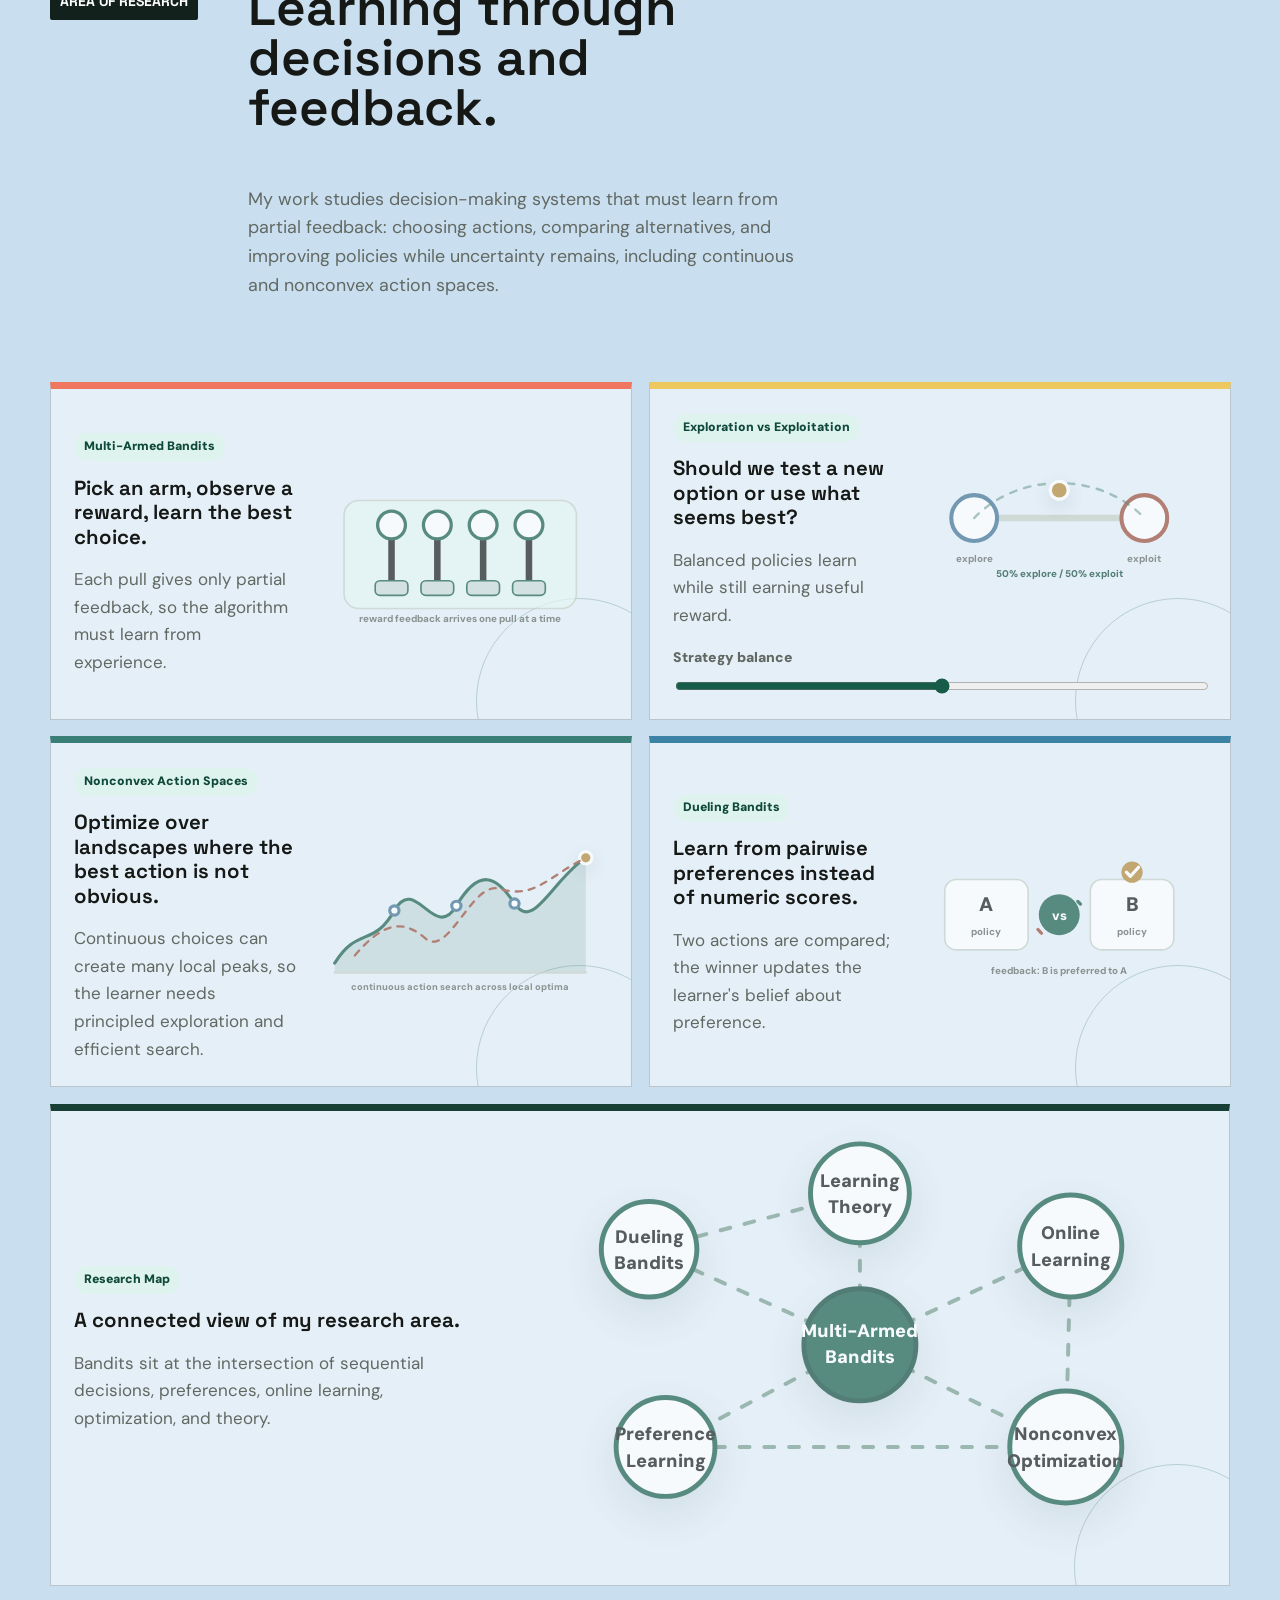
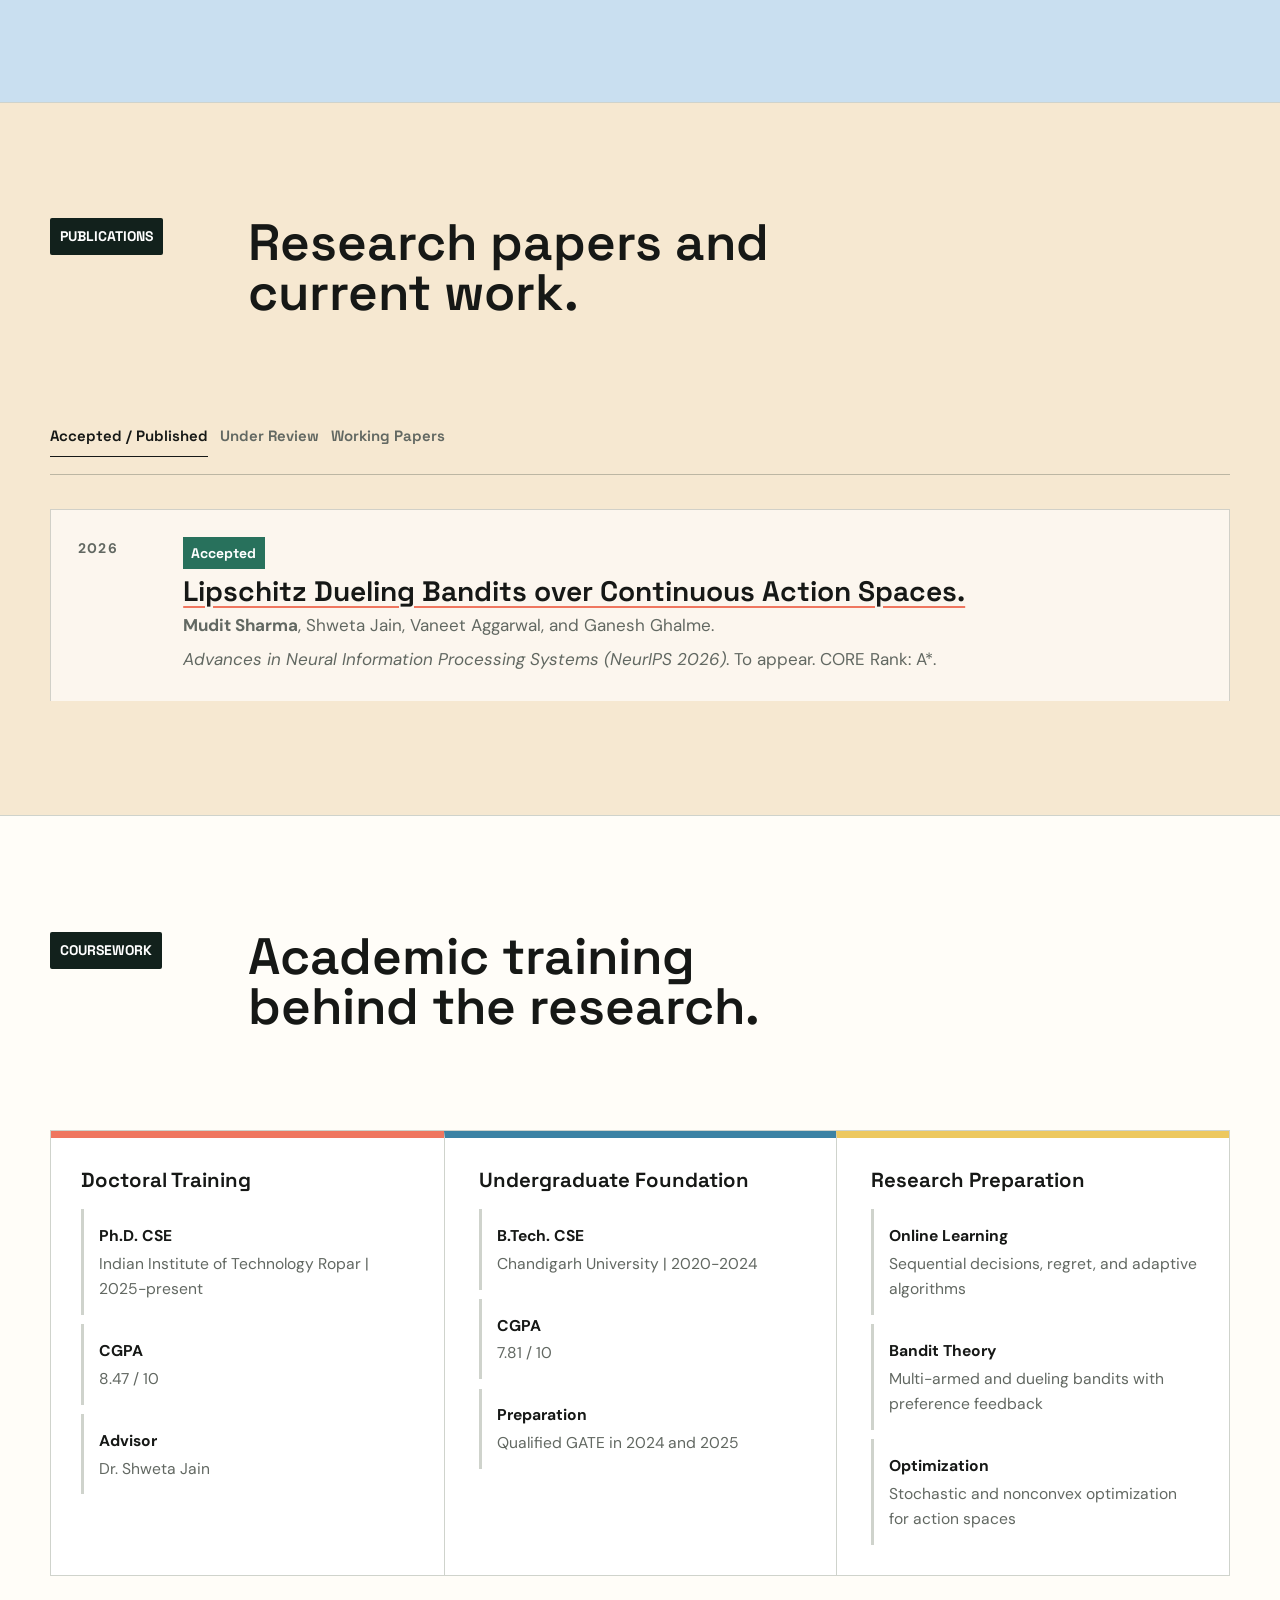
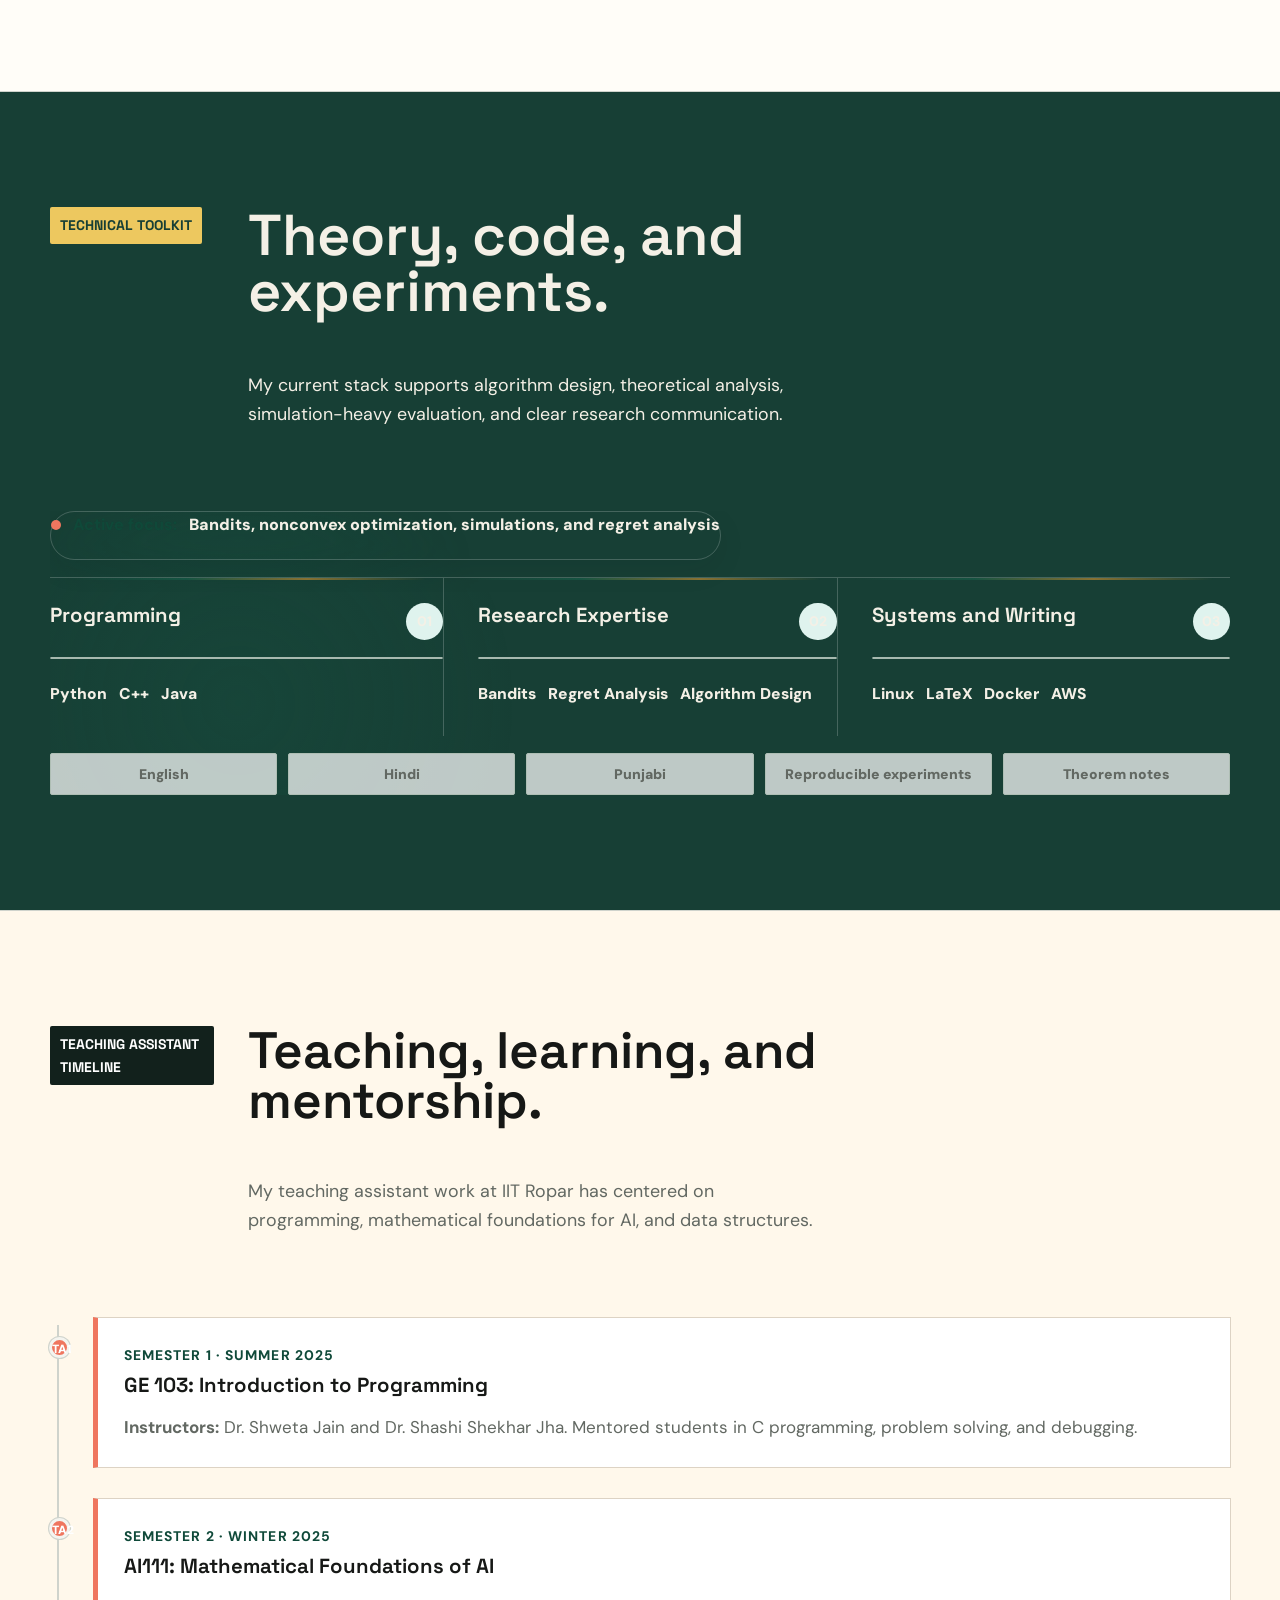
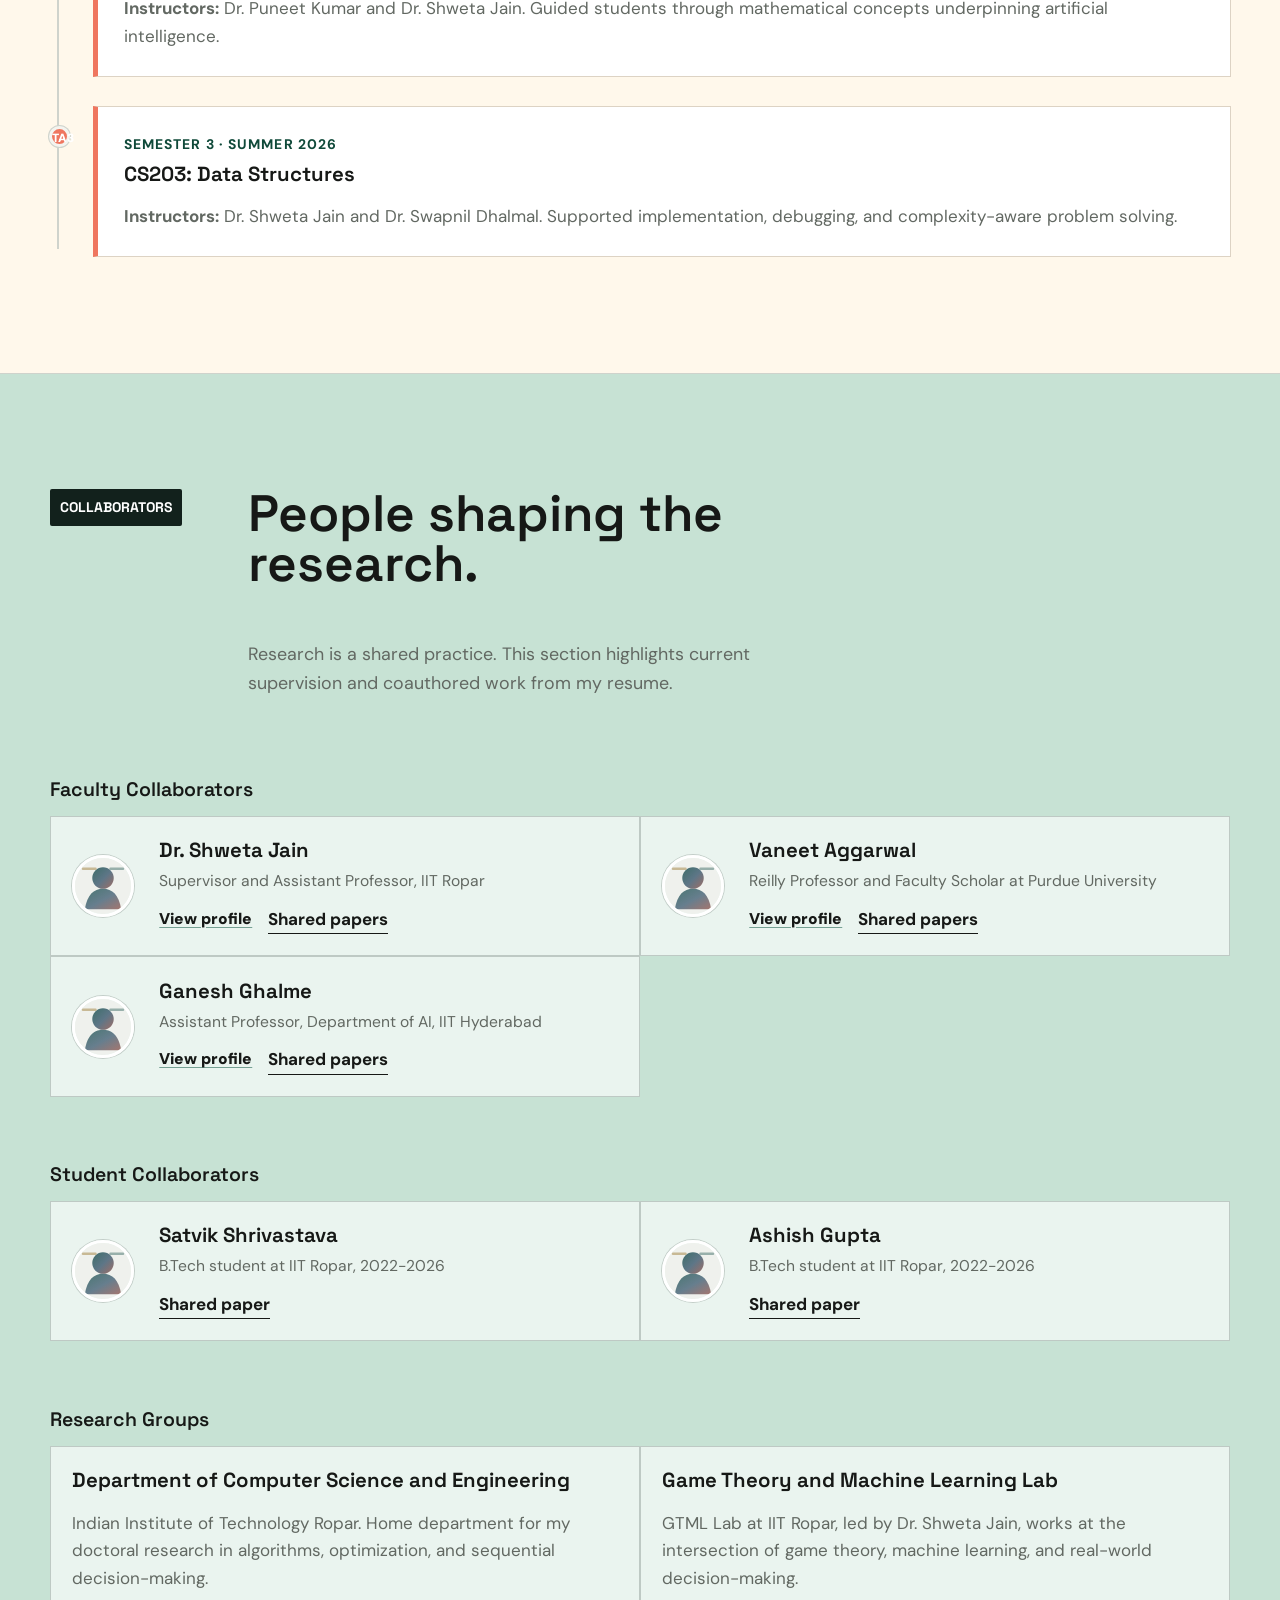
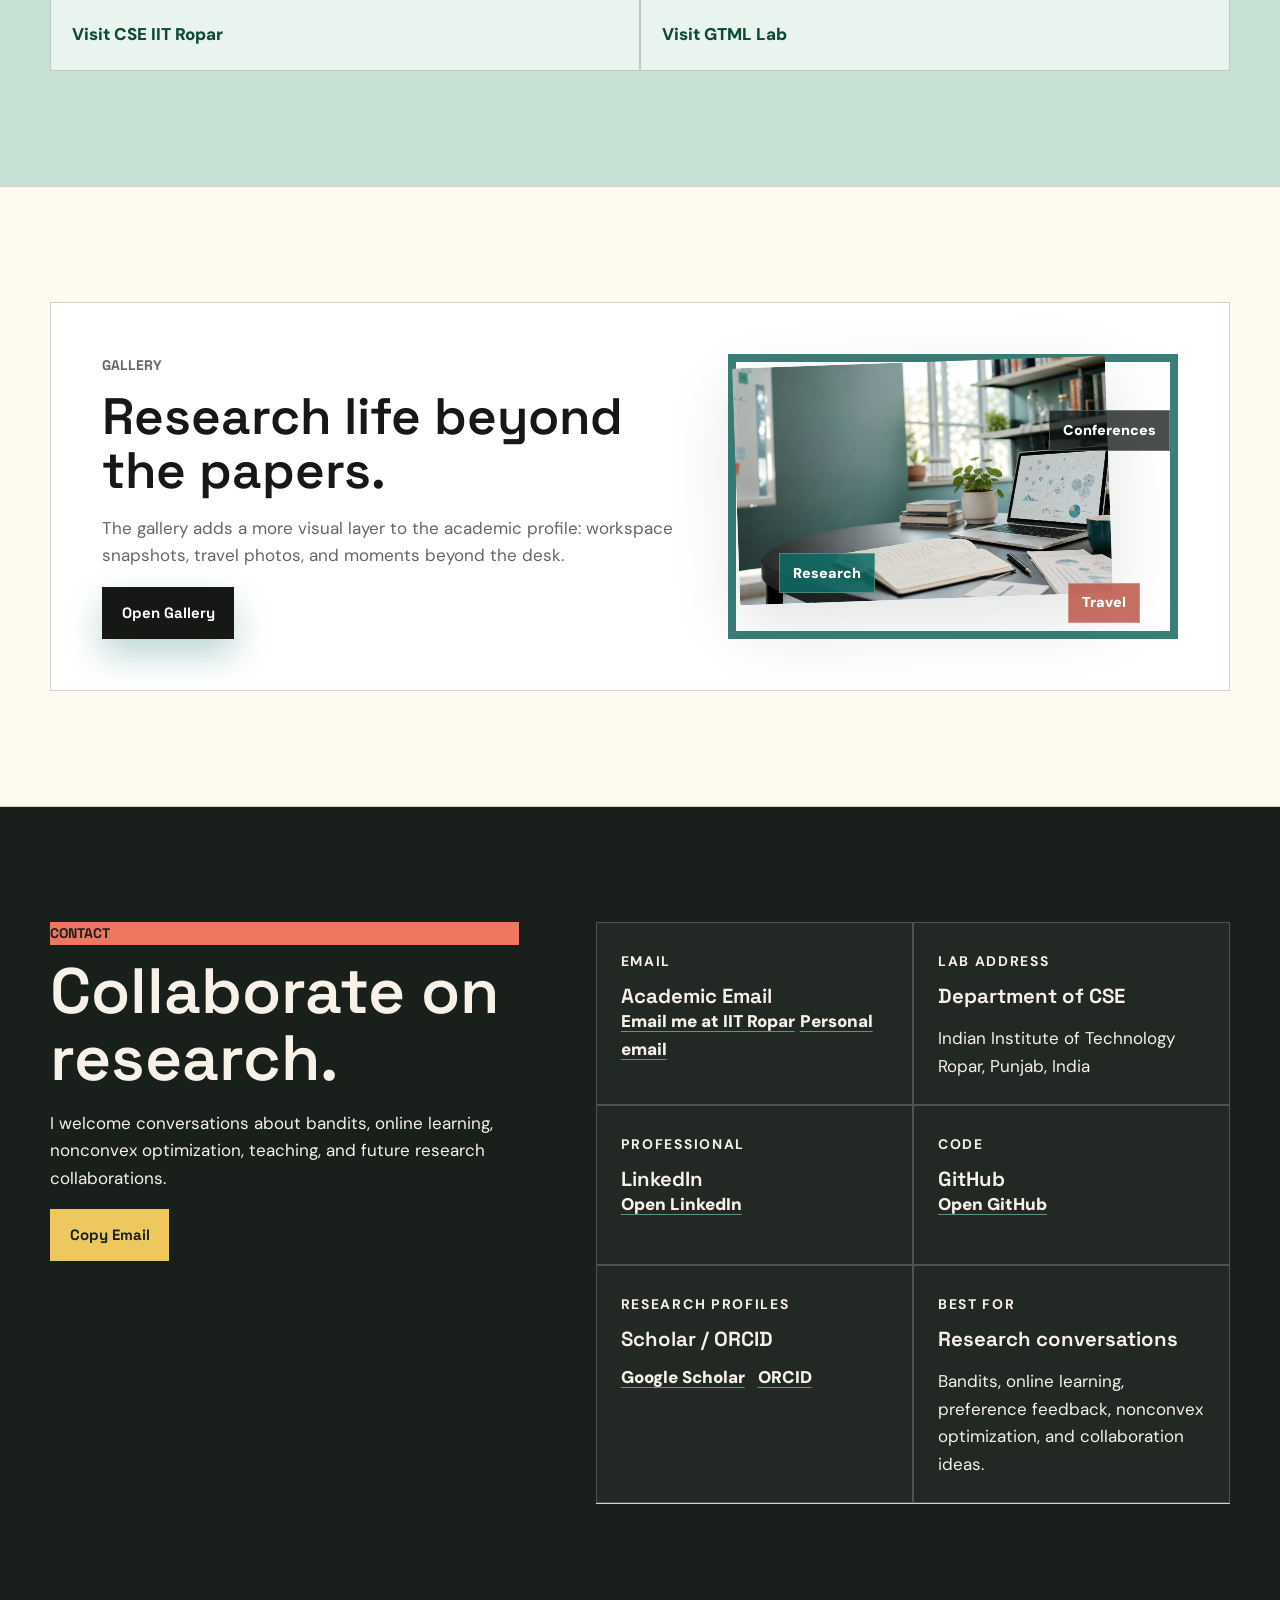
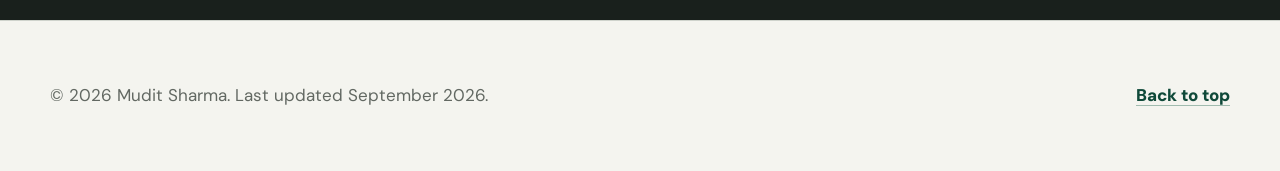
==== commit 944ba183: "AAMAS updation" ====
--- a/index.html
+++ b/index.html
@@ -14,6 +14,7 @@
   <title>Mudit Sharma | PhD Researcher</title>
   <link rel="preload" href="assets/research/research-workspace.png" as="image">
   <link rel="stylesheet" href="styles.css">
+  <link rel="stylesheet" href="minimal.css">
   <script type="application/ld+json">
     {
       "@context": "https://schema.org",
@@ -144,7 +145,7 @@
           </div>
           <div class="profile-card-body">
             <p class="profile-label">Research profile</p>
-            <h2>Algorithms for preference feedback, uncertainty, and continuous choices.</h2>
+            <h2>Algorithms for uncertain decisions.</h2>
             <dl class="profile-facts">
               <div>
                 <dt>Affiliation</dt>
@@ -178,7 +179,7 @@
         </div>
         <div class="about-copy reveal">
           <p class="section-kicker">About Me</p>
-          <h2>Researching learning systems that make decisions before all the evidence is in.</h2>
+          <h2>Decision-making before all the evidence is in.</h2>
           <p>
             I am a PhD student in Computer Science and Engineering at the
             Indian Institute of Technology Ropar, supervised by Dr. Shweta Jain.
@@ -205,7 +206,7 @@
       <div class="shell">
         <div class="section-heading reveal">
           <p class="section-kicker">Area of Research</p>
-          <h2>Learning by trying, comparing, optimizing, and adapting.</h2>
+          <h2>Learning through decisions and feedback.</h2>
           <p>
             My work studies decision-making systems that must learn from partial
             feedback: choosing actions, comparing alternatives, and improving
@@ -387,7 +388,7 @@
       <div class="shell">
         <div class="section-heading reveal">
           <p class="section-kicker">Publications</p>
-          <h2>Accepted / published, under-review, and working papers.</h2>
+          <h2>Research papers and current work.</h2>
         </div>
 
         <div class="filter-bar reveal" aria-label="Publication filters">
@@ -396,12 +397,6 @@
             <button class="filter-button" type="button" data-publication-filter="review">Under Review</button>
             <button class="filter-button" type="button" data-publication-filter="working">Working Papers</button>
           </div>
-          <div class="filter-group" role="group" aria-label="Filter by year">
-            <button class="filter-button active" type="button" data-year-filter="all">All Years</button>
-            <button class="filter-button" type="button" data-year-filter="2027">2027</button>
-            <button class="filter-button" type="button" data-year-filter="2026">2026</button>
-            <button class="filter-button" type="button" data-year-filter="2025">2025</button>
-          </div>
         </div>
 
         <div class="publication-list" data-publication-list>
@@ -409,7 +404,7 @@
             <div class="pub-index">2026</div>
             <div class="pub-body">
               <span class="status-pill">Accepted</span>
-              <h3>Lipschitz Dueling Bandits over Continuous Action Spaces.</h3>
+              <h3><a class="paper-title-link" href="https://arxiv.org/abs/2604.00523" target="_blank" rel="noopener noreferrer">Lipschitz Dueling Bandits over Continuous Action Spaces.</a></h3>
               <p><strong>Mudit Sharma</strong>, Shweta Jain, Vaneet Aggarwal, and Ganesh Ghalme.</p>
               <p><em>Advances in Neural Information Processing Systems (NeurIPS 2026)</em>. To appear. CORE Rank: A*.</p>
             </div>
@@ -419,13 +414,18 @@
             <div class="pub-body">
               <span class="status-pill">Under Review</span>
               <h3>Fairness-Aware Dueling Bandit.</h3>
-              <p><strong>Satvik Shrivastava</strong> et al.</p>
+              <p><strong>Satvik Shrivastava</strong>, Ashish Gupta, Mudit Sharma, and Shweta Jain.</p>
               <p>Submitted to the <em>AAAI Conference on Artificial Intelligence (AAAI 2027)</em>.</p>
             </div>
           </article>
-          <article class="publication reveal" data-status="working" data-year="2026">
-            <div class="pub-index">WP 01</div>
-            <div class="pub-body"><span class="status-pill">Working Paper</span><h3>Comparator-Path Dynamic Regret for Adversarial Lipschitz Bandits One-Point Learning and Two-Query Oracle Adaptation.</h3></div>
+          <article class="publication reveal" data-status="review" data-year="2027">
+            <div class="pub-index">2027</div>
+            <div class="pub-body">
+              <span class="status-pill">Under Review</span>
+              <h3>Comparator-Path Dynamic Regret for Adversarial Lipschitz Bandits One-Point Learning and Two-Query Oracle Adaptation.</h3>
+              <p><strong>Mudit Sharma</strong>, Shweta Jain, Vaneet Aggarwal, and Ganesh Ghalme.</p>
+              <p>Submitted to the <em>International Conference on Autonomous Agents and Multiagent Systems (AAMAS 2027)</em>.</p>
+            </div>
           </article>
           <article class="publication reveal" data-status="working" data-year="2026">
             <div class="pub-index">WP 02</div>
@@ -489,7 +489,7 @@
       <div class="shell">
         <div class="section-heading reveal">
           <p class="section-kicker">Technical Toolkit</p>
-          <h2>Implementation, theory, and reproducible experimentation.</h2>
+          <h2>Theory, code, and experiments.</h2>
           <p>
             My current stack supports algorithm design, theoretical analysis,
             simulation-heavy evaluation, and clear research communication.
@@ -589,7 +589,7 @@
       <div class="shell">
         <div class="section-heading reveal">
           <p class="section-kicker">Teaching Assistant Timeline</p>
-          <h2>Courses I helped teach, and the people I learned teaching from.</h2>
+          <h2>Teaching, learning, and mentorship.</h2>
           <p>
             My teaching assistant work at IIT Ropar has centered on programming,
             mathematical foundations for AI, and data structures.
@@ -598,19 +598,19 @@
 
         <div class="journey-timeline" aria-label="Teaching assistant timeline">
           <article class="timeline-item reveal" data-step="TA1">
-            <time>Semester 3 &middot;</time>
+            <time>Semester 1 &middot; Summer 2025</time>
+            <h3>GE 103: Introduction to Programming</h3>
+            <p><strong>Instructors:</strong> Dr. Shweta Jain and Dr. Shashi Shekhar Jha. Mentored students in C programming, problem solving, and debugging.</p>
+          </article>
+          <article class="timeline-item reveal" data-step="TA2">
+            <time>Semester 2 &middot; Winter 2025</time>
+            <h3>AI111: Mathematical Foundations of AI</h3>
+            <p><strong>Instructors:</strong> Dr. Puneet Kumar and Dr. Shweta Jain. Guided students through mathematical concepts underpinning artificial intelligence.</p>
+          </article>
+          <article class="timeline-item reveal" data-step="TA3">
+            <time>Semester 3 &middot; Summer 2026</time>
             <h3>CS203: Data Structures</h3>
             <p><strong>Instructors:</strong> Dr. Shweta Jain and Dr. Swapnil Dhalmal. Supported implementation, debugging, and complexity-aware problem solving.</p>
-          </article>
-          <article class="timeline-item reveal" data-step="TA2">
-            <time>Semester 1 &middot;</time>
-            <h3>GE 103: Introduction to Programming</h3>
-            <p><strong>Instructors:</strong> Dr. Shweta Jain and Dr. Shashi Shekhar Jha. Mentored students in C programming, problem solving, and debugging.</p>
-          </article>
-          <article class="timeline-item reveal" data-step="TA3">
-            <time>Semester 2 &middot;</time>
-            <h3>AI111: Mathematical Foundations of AI</h3>
-            <p><strong>Instructors:</strong> Dr. Puneet Kumar and Dr. Shweta Jain. Guided students through mathematical concepts underpinning artificial intelligence.</p>
           </article>
         </div>
       </div>
@@ -626,7 +626,7 @@
       <div class="shell">
         <div class="section-heading reveal">
           <p class="section-kicker">Collaborators</p>
-          <h2>People and groups shaping the work.</h2>
+          <h2>People shaping the research.</h2>
           <p>Research is a shared practice. This section highlights current supervision and coauthored work from my resume.</p>
         </div>
 
@@ -637,10 +637,10 @@
               <img src="assets/placeholders/collaborator-placeholder.svg" alt="Faculty collaborator icon" loading="lazy">
               <div>
                 <h4>Dr. Shweta Jain</h4>
-                <p>Advisor and research supervisor, IIT Ropar</p>
-                <span>Dueling bandits, online learning, and algorithmic analysis</span>
+                <p>Supervisor and Assistant Professor, IIT Ropar</p>
                 <div class="collaborator-links">
                   <a href="https://sites.google.com/site/shwetajainiisc/home" target="_blank" rel="noreferrer">View profile</a>
+                  <button type="button" data-shared-papers-open="shweta">Shared papers</button>
                 </div>
               </div>
             </article>
@@ -648,11 +648,10 @@
               <img src="assets/placeholders/collaborator-placeholder.svg" alt="Faculty collaborator icon" loading="lazy">
               <div>
                 <h4>Vaneet Aggarwal</h4>
-                <p>Publication coauthor</p>
-                <span>Lipschitz dueling bandits over continuous action spaces</span>
+                <p>Reilly Professor and Faculty Scholar at Purdue University</p>
                 <div class="collaborator-links">
                   <a href="https://www.cs.purdue.edu/people/faculty/vaneet.html" target="_blank" rel="noreferrer">View profile</a>
-                  <a href="#publication-lipschitz">Shared paper</a>
+                  <button type="button" data-shared-papers-open="faculty">Shared papers</button>
                 </div>
               </div>
             </article>
@@ -660,11 +659,10 @@
               <img src="assets/placeholders/collaborator-placeholder.svg" alt="Faculty collaborator icon" loading="lazy">
               <div>
                 <h4>Ganesh Ghalme</h4>
-                <p>Publication coauthor</p>
-                <span>Lipschitz dueling bandits over continuous action spaces</span>
+                <p>Assistant Professor, Department of AI, IIT Hyderabad</p>
                 <div class="collaborator-links">
                   <a href="https://www.iith.ac.in/ai/ganeshghalme/" target="_blank" rel="noreferrer">View profile</a>
-                  <a href="#publication-lipschitz">Shared paper</a>
+                  <button type="button" data-shared-papers-open="faculty">Shared papers</button>
                 </div>
               </div>
             </article>
@@ -674,32 +672,33 @@
         <div class="collaborator-category reveal">
           <h3>Student Collaborators</h3>
           <div class="collaborator-grid">
-            <a class="collaborator-card" href="#publication-fairness" aria-label="View paper coauthored with Satvik Shrivastava">
+            <article class="collaborator-card">
               <img src="assets/placeholders/collaborator-placeholder.svg" alt="Student collaborator icon" loading="lazy">
               <div>
                 <h4>Satvik Shrivastava</h4>
                 <p>B.Tech student at IIT Ropar, 2022-2026</p>
-                <span>Fairness-Aware Dueling Bandit</span>
-              </div>
-            </a>
-            <a class="collaborator-card" href="#publication-fairness" aria-label="View paper coauthored with Ashish Gupta">
+                <div class="collaborator-links"><button type="button" data-shared-papers-open="student">Shared paper</button></div>
+              </div>
+            </article>
+            <article class="collaborator-card">
               <img src="assets/placeholders/collaborator-placeholder.svg" alt="Student collaborator icon" loading="lazy">
               <div>
                 <h4>Ashish Gupta</h4>
                 <p>B.Tech student at IIT Ropar, 2022-2026</p>
-                <span>Fairness-Aware Dueling Bandit</span>
-              </div>
-            </a>
+                <div class="collaborator-links"><button type="button" data-shared-papers-open="student">Shared paper</button></div>
+              </div>
+            </article>
           </div>
         </div>
 
         <div class="collaborator-category reveal">
           <h3>Research Groups</h3>
           <div class="group-grid">
-            <article class="group-card">
+            <a class="group-card" href="https://cse.iitrpr.ac.in/" target="_blank" rel="noreferrer">
               <h4>Department of Computer Science and Engineering</h4>
               <p>Indian Institute of Technology Ropar. Home department for my doctoral research in algorithms, optimization, and sequential decision-making.</p>
-            </article>
+              <span>Visit CSE IIT Ropar</span>
+            </a>
             <a class="group-card" href="https://gtmliitrpr.github.io/" target="_blank" rel="noreferrer">
               <h4>Game Theory and Machine Learning Lab</h4>
               <p>GTML Lab at IIT Ropar, led by Dr. Shweta Jain, works at the intersection of game theory, machine learning, and real-world decision-making.</p>
@@ -721,7 +720,7 @@
         <div class="gallery-preview-card reveal">
           <div class="gallery-preview-copy">
             <p class="section-kicker">Gallery</p>
-            <h2>Research life, travel, and personal moments have their own page.</h2>
+            <h2>Research life beyond the papers.</h2>
             <p>
               The gallery adds a more visual layer to the academic profile:
               workspace snapshots, travel photos, and moments beyond the desk.
@@ -798,6 +797,57 @@
     </section>
   </main>
 
+  <dialog class="shared-papers-dialog" data-shared-papers-dialog="shweta" aria-labelledby="shweta-shared-papers-title">
+    <div class="dialog-heading">
+      <div><p class="section-kicker">With Dr. Shweta Jain</p><h2 id="shweta-shared-papers-title">Shared papers</h2></div>
+      <button class="dialog-close" type="button" data-shared-papers-close aria-label="Close shared papers">&times;</button>
+    </div>
+    <article>
+      <span class="status-pill">Accepted</span>
+      <h3><a href="https://arxiv.org/abs/2604.00523" target="_blank" rel="noopener noreferrer">Lipschitz Dueling Bandits over Continuous Action Spaces</a></h3>
+      <p>NeurIPS 2026 &middot; To appear</p>
+    </article>
+    <article>
+      <span class="status-pill review">Under Review</span>
+      <h3>Comparator-Path Dynamic Regret for Adversarial Lipschitz Bandits One-Point Learning and Two-Query Oracle Adaptation</h3>
+      <p>AAMAS 2027 &middot; Under review</p>
+    </article>
+    <article>
+      <span class="status-pill review">Under Review</span>
+      <h3>Fairness-Aware Dueling Bandit</h3>
+      <p>AAAI 2027 &middot; Under review</p>
+    </article>
+  </dialog>
+
+  <dialog class="shared-papers-dialog" data-shared-papers-dialog="faculty" aria-labelledby="faculty-shared-papers-title">
+    <div class="dialog-heading">
+      <div><p class="section-kicker">Coauthored Research</p><h2 id="faculty-shared-papers-title">Shared papers</h2></div>
+      <button class="dialog-close" type="button" data-shared-papers-close aria-label="Close shared papers">&times;</button>
+    </div>
+    <article>
+      <span class="status-pill">Accepted</span>
+      <h3><a href="https://arxiv.org/abs/2604.00523" target="_blank" rel="noopener noreferrer">Lipschitz Dueling Bandits over Continuous Action Spaces</a></h3>
+      <p>NeurIPS 2026 &middot; To appear</p>
+    </article>
+    <article>
+      <span class="status-pill review">Under Review</span>
+      <h3>Comparator-Path Dynamic Regret for Adversarial Lipschitz Bandits One-Point Learning and Two-Query Oracle Adaptation</h3>
+      <p>AAMAS 2027 &middot; Under review</p>
+    </article>
+  </dialog>
+
+  <dialog class="shared-papers-dialog" data-shared-papers-dialog="student" aria-labelledby="student-shared-papers-title">
+    <div class="dialog-heading">
+      <div><p class="section-kicker">Student Collaboration</p><h2 id="student-shared-papers-title">Shared paper</h2></div>
+      <button class="dialog-close" type="button" data-shared-papers-close aria-label="Close shared paper">&times;</button>
+    </div>
+    <article>
+      <span class="status-pill review">Under Review</span>
+      <h3>Fairness-Aware Dueling Bandit</h3>
+      <p>AAAI 2027 &middot; Under review</p>
+    </article>
+  </dialog>
+
   <footer class="site-footer">
     <div class="shell footer-layout">
       <p>&copy; <span data-year></span> Mudit Sharma. Last updated September 2026.</p>
--- a/minimal.css
+++ b/minimal.css
@@ -0,0 +1,2144 @@
+@import url("https://fonts.googleapis.com/css2?family=DM+Sans:wght@400;500;600;700&family=Newsreader:ital,wght@1,500;1,700&family=Space+Grotesk:wght@500;600;700&display=swap");
+
+/* Quiet editorial theme: intentionally flat, spacious, and content-first. */
+:root {
+  --bg: #f4f4ef;
+  --bg-elevated: #ffffff;
+  --ink: #161816;
+  --muted: #626862;
+  --line: #cfd3cc;
+  --brand: #175c48;
+  --brand-strong: #0f4939;
+  --accent: #9b4a35;
+  --amber: #b48532;
+  --radius: 2px;
+  --shadow-soft: none;
+  --shadow-strong: none;
+  --section: clamp(4.5rem, 9vw, 8rem);
+}
+
+html[data-theme="dark"] {
+  --bg: #161816;
+  --bg-elevated: #1e211e;
+  --ink: #f2f2ec;
+  --muted: #afb5ad;
+  --line: #3b403a;
+  --brand: #77b8a2;
+  --brand-strong: #9bcdbb;
+  --accent: #d58670;
+  --amber: #d1ae66;
+}
+
+html {
+  scroll-behavior: smooth;
+}
+
+body {
+  color: var(--ink);
+  background: var(--bg);
+  font-family: Inter, "Helvetica Neue", Arial, sans-serif;
+  letter-spacing: 0;
+}
+
+body::before,
+body::after,
+.hero::before,
+.hero::after,
+.section::before,
+.section::after,
+.hero-scroll-cue,
+.scroll-progress,
+.toolkit-orbit,
+.visual-grid-overlay,
+.card-grid-lines {
+  display: none !important;
+}
+
+h1,
+h2,
+h3,
+h4,
+p {
+  letter-spacing: 0;
+}
+
+h1,
+h2,
+h3,
+h4 {
+  color: var(--ink);
+  font-family: Inter, "Helvetica Neue", Arial, sans-serif;
+  font-weight: 600;
+}
+
+p,
+li,
+dd {
+  line-height: 1.65;
+}
+
+a {
+  text-underline-offset: 0.18em;
+}
+
+.shell {
+  width: min(1180px, calc(100% - 3rem));
+}
+
+.site-header {
+  position: sticky;
+  top: 0;
+  z-index: 30;
+  color: var(--ink);
+  border-bottom: 1px solid var(--line);
+  background: color-mix(in srgb, var(--bg) 94%, transparent);
+  box-shadow: none;
+  backdrop-filter: blur(14px);
+}
+
+.site-header.scrolled {
+  box-shadow: none;
+}
+
+.nav {
+  min-height: 72px;
+}
+
+.brand {
+  gap: 0.65rem;
+}
+
+.brand-avatar {
+  width: 38px;
+  height: 38px;
+  flex-basis: 38px;
+  border: 1px solid var(--line);
+  box-shadow: none;
+}
+
+.brand-copy strong {
+  font-size: 0.92rem;
+  font-weight: 650;
+}
+
+.brand-copy small {
+  font-size: 0.7rem;
+  font-weight: 500;
+}
+
+.nav-links {
+  gap: 0.15rem;
+}
+
+.nav-links a,
+.nav-more summary {
+  padding: 0.5rem 0.6rem;
+  color: var(--muted);
+  border-radius: 0;
+  background: transparent !important;
+  font-size: 0.72rem;
+  font-weight: 600;
+  text-transform: none;
+}
+
+.nav-links a::after {
+  display: none;
+}
+
+.nav-links a:hover,
+.nav-links a:focus-visible,
+.nav-links a.active,
+.nav-more summary:hover {
+  color: var(--ink);
+  transform: none;
+}
+
+.nav-more-menu {
+  border: 1px solid var(--line);
+  border-radius: 0;
+  background: var(--bg-elevated);
+  box-shadow: none;
+}
+
+.theme-toggle,
+.nav-toggle {
+  border: 1px solid var(--line);
+  border-radius: 50%;
+  background: transparent;
+  box-shadow: none;
+}
+
+.quote-strip {
+  border-bottom: 1px solid var(--line);
+  background: transparent;
+}
+
+.quote-card {
+  min-height: 54px;
+  padding-block: 0.75rem;
+}
+
+.quote-card p {
+  color: var(--muted);
+  font-family: Georgia, "Times New Roman", serif;
+  font-size: 0.95rem;
+  font-style: italic;
+  font-weight: 400;
+}
+
+.quote-card p::before {
+  color: var(--brand);
+  font-family: Inter, sans-serif;
+  font-size: 0.65rem;
+  font-style: normal;
+  font-weight: 700;
+}
+
+.quote-button {
+  padding: 0;
+  color: var(--ink);
+  border: 0;
+  border-bottom: 1px solid currentColor;
+  border-radius: 0;
+  background: transparent;
+  box-shadow: none;
+  font-size: 0.75rem;
+}
+
+.hero {
+  min-height: auto;
+  padding: clamp(4.5rem, 9vw, 8.5rem) 0 clamp(4rem, 8vw, 7rem);
+  color: var(--ink);
+  border-bottom: 1px solid var(--line);
+  background: transparent !important;
+}
+
+.hero-grid,
+.hero-layout {
+  min-height: auto;
+  align-items: end;
+  grid-template-columns: minmax(0, 1.35fr) minmax(280px, 0.65fr);
+  gap: clamp(2rem, 6vw, 6rem);
+  padding-block: 0;
+}
+
+.hero-bg {
+  display: none !important;
+}
+
+.eyebrow,
+.section-kicker,
+.profile-label {
+  color: var(--brand-strong);
+  font-size: 0.69rem;
+  font-weight: 700;
+  letter-spacing: 0.12em;
+}
+
+.hero .eyebrow,
+.profile-card .profile-label {
+  color: var(--brand-strong);
+}
+
+.hero h1 {
+  max-width: 760px;
+  margin: 0.8rem 0 1.25rem;
+  color: var(--ink);
+  font-size: clamp(4.5rem, 10vw, 8.5rem);
+  font-weight: 500;
+  line-height: 0.88;
+}
+
+.role-line,
+.hero-role,
+.typing-line,
+.hero-summary {
+  max-width: 700px;
+  color: var(--muted);
+  font-size: clamp(1rem, 1.6vw, 1.25rem);
+  font-weight: 400;
+}
+
+.role-line span,
+.hero-role strong,
+.typing-line strong,
+.typing-line span {
+  color: var(--ink);
+}
+
+.keyword-row,
+.research-tags {
+  gap: 0.5rem 1.2rem;
+  margin-top: 1.8rem;
+}
+
+.keyword-row span,
+.research-tags span {
+  padding: 0;
+  color: var(--muted);
+  border: 0;
+  border-radius: 0;
+  background: transparent;
+  font-size: 0.78rem;
+  font-weight: 500;
+}
+
+.hero .keyword-row span {
+  color: var(--muted);
+  border: 0;
+  border-radius: 0;
+  background: transparent;
+  backdrop-filter: none;
+}
+
+.keyword-row span::before,
+.research-tags span::before {
+  content: "\2022";
+  margin-right: 0.45rem;
+  color: var(--brand);
+}
+
+.hero-actions {
+  gap: 0.7rem;
+  margin-top: 2rem;
+}
+
+.button,
+.filter-button,
+.quote-button {
+  transition: color 160ms ease, background 160ms ease, border-color 160ms ease;
+}
+
+.button {
+  min-height: 44px;
+  padding: 0.75rem 1.1rem;
+  border-radius: 0;
+  box-shadow: none;
+  font-size: 0.8rem;
+  font-weight: 600;
+}
+
+.button.primary {
+  color: var(--bg-elevated);
+  border-color: var(--ink);
+  background: var(--ink);
+}
+
+.button.secondary {
+  color: var(--ink);
+  border-color: var(--line);
+  background: transparent;
+}
+
+.hero .button.secondary {
+  color: var(--ink);
+  border-color: var(--line);
+  background: transparent;
+}
+
+.button:hover,
+.button:focus-visible {
+  transform: none;
+  box-shadow: none;
+}
+
+.hero-social,
+.hero-links {
+  gap: 1.2rem;
+  margin-top: 1.2rem;
+}
+
+.hero-social a,
+.hero-links a {
+  color: var(--muted);
+  font-size: 0.78rem;
+  font-weight: 500;
+}
+
+.hero .hero-social a {
+  color: var(--muted);
+}
+
+.profile-card,
+.hero-profile {
+  max-width: 380px;
+  justify-self: end;
+  overflow: visible;
+  border: 0;
+  border-radius: 0;
+  background: transparent;
+  box-shadow: none;
+  backdrop-filter: none;
+}
+
+.hero-photo-frame,
+.theme-photo-frame {
+  border: 0;
+  border-radius: 0;
+  background: transparent;
+  box-shadow: none;
+}
+
+.hero-photo-frame img,
+.about-media img {
+  filter: saturate(0.72) contrast(0.96);
+}
+
+.profile-card-body,
+.profile-panel {
+  position: static;
+  margin: 1.2rem 0 0;
+  padding: 1.2rem 0 0;
+  color: var(--ink);
+  border: 0;
+  border-top: 1px solid var(--line);
+  border-radius: 0;
+  background: transparent;
+  box-shadow: none;
+}
+
+.profile-card h2,
+.profile-panel h2 {
+  color: var(--ink);
+  font-size: 1.35rem;
+  line-height: 1.15;
+}
+
+.profile-card .profile-facts,
+.profile-facts {
+  border-color: var(--line);
+}
+
+.profile-card .profile-facts div,
+.profile-facts div {
+  border-color: var(--line);
+}
+
+.profile-card .profile-facts dt,
+.profile-card .profile-facts dd,
+.profile-facts dt,
+.profile-facts dd {
+  color: var(--muted);
+}
+
+.section {
+  padding-block: var(--section);
+  border-bottom: 1px solid var(--line);
+  background: transparent !important;
+}
+
+.section-heading {
+  display: grid;
+  grid-template-columns: minmax(120px, 0.22fr) minmax(0, 0.78fr);
+  align-items: start;
+  gap: 2rem;
+  margin-bottom: clamp(2.5rem, 5vw, 4.5rem);
+}
+
+.section-heading .section-kicker {
+  grid-row: 1 / span 2;
+}
+
+.section-heading h2 {
+  max-width: 980px;
+  margin: 0;
+  font-size: clamp(2.5rem, 5.5vw, 5.25rem);
+  font-weight: 500;
+  line-height: 0.98;
+  overflow-wrap: normal;
+  word-break: normal;
+}
+
+.section-heading > p:not(.section-kicker) {
+  max-width: 680px;
+  margin-top: 1rem;
+  color: var(--muted);
+}
+
+.about-layout {
+  gap: clamp(2rem, 6vw, 6rem);
+}
+
+.about-media {
+  max-width: 430px;
+}
+
+.about-copy p {
+  color: var(--muted);
+  font-size: 1.02rem;
+}
+
+blockquote {
+  padding: 1.5rem 0;
+  color: var(--ink);
+  border: 0;
+  border-top: 1px solid var(--line);
+  border-bottom: 1px solid var(--line);
+  border-radius: 0;
+  background: transparent;
+  font-family: Georgia, "Times New Roman", serif;
+  font-size: 1.35rem;
+  font-weight: 400;
+}
+
+.interest-layout,
+.visual-card-grid,
+.course-grid,
+.collaborator-grid,
+.group-grid,
+.contact-card-grid,
+.gallery-grid {
+  gap: 0;
+}
+
+.interest-card,
+.visual-card,
+.course-column,
+.publication,
+.collaborator-card,
+.group-card,
+.contact-card,
+.research-detail-card,
+.early-work-card,
+.archive-item,
+.toolkit-module {
+  color: var(--ink);
+  border: 0;
+  border-top: 1px solid var(--line);
+  border-radius: 0;
+  background: transparent !important;
+  box-shadow: none !important;
+}
+
+.interest-card:hover,
+.visual-card:hover,
+.publication:hover,
+.collaborator-card:hover,
+.group-card:hover,
+.contact-card:hover,
+.gallery-item:hover,
+.toolkit-module:hover {
+  border-color: var(--ink);
+  transform: none;
+  box-shadow: none;
+}
+
+.interest-card::before,
+.visual-card::before,
+.publication::before,
+.collaborator-card::before,
+.group-card::before,
+.contact-card::before {
+  display: none;
+}
+
+.interest-card,
+.visual-card,
+.course-column,
+.group-card,
+.contact-card,
+.toolkit-module {
+  padding: 1.5rem 0;
+}
+
+.interest-card h3,
+.visual-card h3,
+.course-column h3,
+.group-card h4,
+.contact-card h3,
+.toolkit-module h3 {
+  font-size: 1.15rem;
+}
+
+.interest-card p,
+.visual-card p,
+.group-card p,
+.contact-card p {
+  color: var(--muted);
+}
+
+.interest-visual-grid {
+  grid-template-columns: repeat(2, minmax(0, 1fr));
+}
+
+.visual-card svg {
+  max-height: 190px;
+  color: var(--brand);
+  opacity: 0.68;
+}
+
+.filter-bar {
+  gap: 1rem;
+  margin-bottom: 2rem;
+  padding-bottom: 1rem;
+  border-bottom: 1px solid var(--line);
+}
+
+.filter-button {
+  padding: 0.45rem 0;
+  color: var(--muted);
+  border: 0;
+  border-bottom: 1px solid transparent;
+  border-radius: 0;
+  background: transparent;
+  box-shadow: none;
+  font-size: 0.76rem;
+  font-weight: 600;
+}
+
+.filter-button:hover,
+.filter-button:focus-visible,
+.filter-button.active {
+  color: var(--ink);
+  border-color: var(--ink);
+  background: transparent;
+  transform: none;
+}
+
+.publication-list {
+  gap: 0;
+}
+
+.publication {
+  grid-template-columns: 88px minmax(0, 1fr);
+  padding: 1.7rem 0;
+}
+
+.pub-index {
+  color: var(--muted);
+  font-size: 0.75rem;
+}
+
+.status-pill {
+  padding: 0;
+  color: var(--brand-strong);
+  border: 0;
+  border-radius: 0;
+  background: transparent;
+  font-size: 0.7rem;
+  font-weight: 700;
+}
+
+.pub-body h3 {
+  margin-top: 0.45rem;
+  font-size: clamp(1.2rem, 2vw, 1.6rem);
+}
+
+.course-grid {
+  border-bottom: 1px solid var(--line);
+}
+
+.course-column {
+  padding-right: 2rem;
+}
+
+.course-column + .course-column {
+  padding-left: 2rem;
+  border-left: 1px solid var(--line);
+}
+
+.course-list li {
+  border-color: var(--line);
+}
+
+.toolkit-console {
+  padding: 0;
+  border: 0;
+  border-radius: 0;
+  background: transparent;
+  box-shadow: none;
+}
+
+.toolkit-status {
+  padding: 0 0 1.2rem;
+  color: var(--muted);
+  border-bottom: 1px solid var(--line);
+  background: transparent;
+}
+
+.skills-grid {
+  gap: 0;
+}
+
+.toolkit-module + .toolkit-module {
+  padding-left: 2rem;
+  border-left: 1px solid var(--line);
+}
+
+.skill-meter {
+  height: 2px;
+  background: var(--line);
+}
+
+.skill-meter span {
+  background: var(--brand);
+}
+
+.skill-badge {
+  padding: 0;
+  color: var(--muted);
+  border: 0;
+  border-radius: 0;
+  background: transparent;
+}
+
+.toolkit-footer {
+  border-color: var(--line);
+}
+
+.journey-timeline {
+  max-width: none;
+}
+
+.journey-timeline::before {
+  left: 7px;
+  background: var(--line);
+}
+
+.timeline-item {
+  margin-left: 2.5rem;
+  padding: 0 0 2.5rem;
+  border: 0;
+  border-radius: 0;
+  background: transparent;
+  box-shadow: none;
+}
+
+.timeline-item::before {
+  left: -2.5rem;
+  width: 15px;
+  height: 15px;
+  border: 3px solid var(--bg);
+  background: var(--brand);
+  box-shadow: 0 0 0 1px var(--line);
+}
+
+.timeline-item time {
+  color: var(--brand-strong);
+  font-size: 0.72rem;
+}
+
+.collaborator-category + .collaborator-category {
+  margin-top: 4rem;
+}
+
+.collaborator-card {
+  grid-template-columns: 70px minmax(0, 1fr);
+  padding: 1.5rem 0;
+}
+
+.collaborator-card img {
+  width: 62px;
+  height: 62px;
+  border-radius: 50%;
+  filter: saturate(0.55);
+}
+
+.collaborator-links a {
+  color: var(--ink);
+}
+
+.gallery-preview-card {
+  padding: 0;
+  border: 0;
+  border-radius: 0;
+  background: transparent;
+  box-shadow: none;
+}
+
+.gallery-preview-stack {
+  border-radius: 0;
+}
+
+.gallery-preview-stack span {
+  border-radius: 0;
+}
+
+.contact-layout {
+  align-items: start;
+}
+
+.contact-card-grid {
+  border-bottom: 1px solid var(--line);
+}
+
+.contact-card {
+  min-height: 160px;
+  padding-right: 1.5rem;
+}
+
+.site-footer {
+  color: var(--muted);
+  border-top: 0;
+  background: var(--bg);
+}
+
+.footer-layout {
+  min-height: 110px;
+}
+
+.reveal,
+.reveal.is-visible {
+  opacity: 1;
+  filter: none;
+  transform: none;
+  transition: none;
+}
+
+/* Gallery */
+.gallery-page .site-header {
+  color: var(--ink);
+  background: color-mix(in srgb, var(--bg) 94%, transparent);
+}
+
+.gallery-hero {
+  min-height: 68vh;
+  color: #fff;
+}
+
+.gallery-hero-bg {
+  background:
+    linear-gradient(90deg, rgba(16, 20, 17, 0.76), rgba(16, 20, 17, 0.18)),
+    url("assets/research/research-workspace.png") center / cover;
+  filter: saturate(0.65);
+}
+
+.gallery-hero h1 {
+  max-width: 900px;
+  font-size: clamp(3.5rem, 8vw, 7rem);
+  font-weight: 500;
+  line-height: 0.92;
+}
+
+.gallery-page-grid {
+  gap: 1px;
+  background: var(--line);
+}
+
+.gallery-item {
+  border: 0;
+  border-radius: 0;
+  box-shadow: none;
+}
+
+.gallery-item figcaption {
+  left: 0;
+  right: auto;
+  bottom: 0;
+  padding: 0.65rem 0.8rem;
+  border-radius: 0;
+  background: rgba(15, 18, 16, 0.82);
+  font-size: 0.76rem;
+  font-weight: 500;
+}
+
+.gallery-lightbox {
+  border-radius: 0;
+}
+
+/* Research detail */
+.research-detail-hero {
+  min-height: auto;
+  padding-block: clamp(5rem, 10vw, 9rem);
+  color: var(--ink);
+  border-bottom: 1px solid var(--line);
+  background: transparent !important;
+}
+
+.research-detail-hero h1 {
+  max-width: 1000px;
+  color: var(--ink);
+  font-size: clamp(3.5rem, 6.6vw, 6.5rem);
+  font-weight: 500;
+  line-height: 0.92;
+  overflow-wrap: normal;
+}
+
+.research-detail-hero p {
+  color: var(--muted) !important;
+}
+
+.research-detail-grid,
+.concept-grid,
+.active-direction-grid {
+  gap: 0;
+}
+
+.research-detail-card,
+.early-work-card,
+.archive-item {
+  padding: 1.5rem 0;
+}
+
+.research-compass {
+  padding: 1rem;
+  border: 1px solid var(--line);
+  border-radius: 0;
+  background: transparent;
+  box-shadow: none;
+}
+
+.research-compass line,
+.research-compass .compass-ring {
+  stroke: var(--line);
+}
+
+.research-compass .compass-node circle {
+  fill: var(--bg-elevated);
+  stroke: var(--brand);
+}
+
+.research-compass .compass-node text {
+  fill: var(--ink);
+  font-weight: 600;
+}
+
+.research-compass .compass-node.center circle {
+  fill: var(--brand-strong);
+}
+
+.research-compass .compass-node.center text {
+  fill: var(--bg-elevated);
+}
+
+/* CV */
+.cv-main {
+  padding-block: clamp(3rem, 7vw, 6rem);
+}
+
+.cv-hero {
+  padding-bottom: 3rem;
+  border-bottom: 2px solid var(--ink);
+}
+
+.cv-hero h1 {
+  font-size: clamp(3.5rem, 9vw, 7rem);
+  font-weight: 500;
+}
+
+.cv-section {
+  display: grid;
+  grid-template-columns: minmax(130px, 0.25fr) minmax(0, 0.75fr);
+  gap: 2rem;
+  padding-block: 2.5rem;
+  border-bottom: 1px solid var(--line);
+}
+
+.cv-section h2 {
+  margin: 0;
+  font-size: 0.75rem;
+  text-transform: uppercase;
+}
+
+.cv-entry {
+  padding: 0 0 1.5rem;
+  border: 0;
+}
+
+/* MAB game */
+.mab-game-page {
+  background: var(--bg);
+}
+
+.game-shell,
+.game-panel,
+.game-card,
+.mab-game,
+.mab-game-board,
+.mab-reveal {
+  border-radius: 0 !important;
+  background: var(--bg-elevated) !important;
+  box-shadow: none !important;
+}
+
+.arm-button,
+.game-control {
+  border-radius: 0 !important;
+  box-shadow: none !important;
+}
+
+@media (max-width: 900px) {
+  .shell {
+    width: min(100% - 2rem, 720px);
+  }
+
+  .hero-grid,
+  .hero-layout,
+  .about-layout,
+  .contact-layout {
+    grid-template-columns: 1fr;
+  }
+
+  .profile-card,
+  .hero-profile {
+    width: min(100%, 420px);
+    max-width: none;
+    justify-self: start;
+  }
+
+  .hero h1 {
+    font-size: clamp(4rem, 18vw, 7rem);
+  }
+
+  .section-heading {
+    grid-template-columns: 1fr;
+    gap: 0.8rem;
+  }
+
+  .section-heading .section-kicker {
+    grid-row: auto;
+  }
+
+  .section-heading h2 {
+    font-size: clamp(2.5rem, 10vw, 4rem);
+  }
+
+  .course-grid,
+  .skills-grid,
+  .collaborator-grid,
+  .group-grid,
+  .contact-card-grid {
+    grid-template-columns: 1fr;
+  }
+
+  .course-column + .course-column,
+  .toolkit-module + .toolkit-module {
+    padding-left: 0;
+    border-left: 0;
+  }
+
+  .cv-section {
+    grid-template-columns: 1fr;
+    gap: 1rem;
+  }
+}
+
+@media (max-width: 720px) {
+  .site-header {
+    backdrop-filter: blur(18px);
+  }
+
+  .nav-links {
+    border-top: 1px solid var(--line);
+    background: var(--bg);
+  }
+
+  .nav-links a,
+  .nav-more summary {
+    padding: 0.85rem 0;
+    border-bottom: 1px solid var(--line);
+  }
+
+  .quote-card {
+    align-items: start;
+  }
+
+  .hero {
+    padding-top: 3.5rem;
+  }
+
+  .hero h1 {
+    font-size: clamp(3.7rem, 20vw, 5.4rem);
+  }
+
+  .hero-actions {
+    align-items: stretch;
+  }
+
+  .hero-actions .button {
+    justify-content: center;
+  }
+
+  .interest-visual-grid {
+    grid-template-columns: 1fr;
+  }
+
+  .publication {
+    grid-template-columns: 1fr;
+    gap: 0.55rem;
+  }
+
+  .filter-bar {
+    align-items: flex-start;
+  }
+
+  .filter-group {
+    justify-content: flex-start;
+  }
+
+  .collaborator-card {
+    grid-template-columns: 54px minmax(0, 1fr);
+  }
+
+  .collaborator-card img {
+    width: 48px;
+    height: 48px;
+  }
+
+  .gallery-hero h1,
+  .research-detail-hero h1 {
+    font-size: clamp(3rem, 14vw, 5rem);
+  }
+}
+
+@media (max-width: 480px) {
+  .gallery-page-grid {
+    column-count: 1;
+  }
+}
+
+/* Keep the rotating quote prominent and visually centered. */
+.quote-card {
+  position: relative;
+  justify-content: center;
+  min-height: 68px;
+  padding-inline: 7rem;
+  text-align: center;
+}
+
+.quote-card p {
+  max-width: 900px;
+  font-weight: 700;
+}
+
+.quote-card .quote-button {
+  position: absolute;
+  right: 0;
+}
+
+@media (max-width: 720px) {
+  .quote-card {
+    align-items: center;
+    flex-direction: column;
+    padding-inline: 0;
+    text-align: center;
+  }
+
+  .quote-card .quote-button {
+    position: static;
+  }
+}
+
+/* Unified typography system. */
+html {
+  font-size: 17px;
+}
+
+body,
+button,
+input,
+select,
+textarea {
+  font-family: "DM Sans", "Segoe UI", Arial, sans-serif;
+  font-size: 1rem;
+  font-weight: 400;
+}
+
+body,
+p,
+li,
+dd,
+.hero-summary,
+.role-line,
+.typing-line {
+  line-height: 1.62;
+}
+
+h1,
+h2,
+h3,
+h4,
+.brand-copy strong,
+.button,
+.filter-button,
+.status-pill,
+.nav-links a,
+.nav-more summary {
+  font-family: "Space Grotesk", "Segoe UI", Arial, sans-serif;
+}
+
+h1,
+h2,
+h3,
+h4,
+p,
+span,
+a,
+button,
+small,
+dt,
+dd,
+li {
+  letter-spacing: 0;
+}
+
+.brand-copy strong {
+  font-size: 1rem;
+  font-weight: 700;
+}
+
+.brand-copy small {
+  font-size: 0.82rem;
+  font-weight: 500;
+}
+
+.nav-links a,
+.nav-more summary {
+  font-size: 0.86rem;
+  font-weight: 600;
+}
+
+.quote-card p {
+  font-family: "Newsreader", Georgia, serif;
+  font-size: 1.08rem;
+  font-weight: 500;
+  line-height: 1.35;
+}
+
+.quote-card p::before,
+.quote-button {
+  font-family: "Space Grotesk", sans-serif;
+  font-size: 0.82rem;
+  font-weight: 700;
+}
+
+.eyebrow,
+.section-kicker,
+.profile-label {
+  font-family: "Space Grotesk", sans-serif;
+  font-size: 0.82rem;
+  font-weight: 700;
+  letter-spacing: 0;
+}
+
+.hero h1 {
+  font-family: "Space Grotesk", sans-serif;
+  font-size: clamp(4.5rem, 9.2vw, 8rem);
+  font-weight: 600;
+  line-height: 0.9;
+}
+
+.role-line,
+.typing-line,
+.hero-summary {
+  font-size: clamp(1.08rem, 1.45vw, 1.25rem);
+}
+
+.keyword-row span,
+.research-tags span,
+.hero-social a,
+.hero-links a {
+  font-size: 0.88rem;
+  font-weight: 500;
+}
+
+.button {
+  font-size: 0.88rem;
+  font-weight: 700;
+}
+
+.profile-card h2,
+.profile-panel h2 {
+  font-size: clamp(1.35rem, 2.2vw, 1.75rem);
+  font-weight: 600;
+  line-height: 1.12;
+}
+
+.profile-facts dt {
+  font-family: "Space Grotesk", sans-serif;
+  font-size: 0.78rem;
+  font-weight: 700;
+}
+
+.profile-facts dd {
+  font-size: 1rem;
+  font-weight: 600;
+}
+
+.section-heading h2 {
+  font-size: clamp(2.55rem, 4vw, 3.9rem);
+  font-weight: 600;
+  line-height: 0.98;
+}
+
+.section-heading > p:not(.section-kicker) {
+  font-size: 1.05rem;
+}
+
+.about-copy p,
+.interest-card p,
+.visual-card p,
+.group-card p,
+.contact-card p,
+.timeline-item p,
+.pub-body p,
+.accepted-paper-details p {
+  font-size: 1rem;
+}
+
+blockquote {
+  font-family: "Newsreader", Georgia, serif;
+  font-size: clamp(1.4rem, 2.5vw, 2rem);
+  line-height: 1.3;
+}
+
+.interest-card h3,
+.visual-card h3,
+.course-column h3,
+.group-card h4,
+.contact-card h3,
+.toolkit-module h3,
+.timeline-item h3,
+.collaborator-card h4 {
+  font-size: 1.2rem;
+  font-weight: 650;
+  line-height: 1.2;
+}
+
+.filter-button {
+  font-size: 0.88rem;
+  font-weight: 650;
+}
+
+.pub-index,
+.status-pill,
+.timeline-item time,
+.contact-card > span,
+.module-head > span {
+  font-size: 0.82rem;
+  font-weight: 700;
+}
+
+.pub-body h3 {
+  font-size: clamp(1.35rem, 2.2vw, 1.75rem);
+  font-weight: 650;
+}
+
+.course-list li,
+.course-list span,
+.skill-badge,
+.toolkit-footer,
+.collaborator-card p,
+.collaborator-card span,
+.collaborator-links a {
+  font-size: 0.92rem;
+}
+
+.skills-section .section-heading h2 {
+  max-width: 980px;
+  font-size: clamp(2.55rem, 4vw, 3.9rem);
+  font-weight: 600;
+}
+
+.toolkit-status {
+  font-size: 0.95rem;
+}
+
+.gallery-item figcaption {
+  font-family: "Space Grotesk", sans-serif;
+  font-size: 0.88rem;
+  font-weight: 600;
+}
+
+.research-detail-hero h1 {
+  font-family: "Space Grotesk", sans-serif;
+  font-size: clamp(3.5rem, 6.2vw, 6.25rem);
+  font-weight: 600;
+}
+
+.research-detail-card h3,
+.early-work-card h3,
+.archive-item h3 {
+  font-size: 1.25rem;
+  line-height: 1.2;
+}
+
+.cv-hero h1 {
+  font-family: "Space Grotesk", sans-serif;
+  font-size: clamp(3.8rem, 8vw, 6.5rem);
+  font-weight: 600;
+}
+
+.cv-section h2 {
+  font-family: "Space Grotesk", sans-serif;
+  font-size: 0.9rem;
+  font-weight: 700;
+}
+
+.cv-entry strong {
+  font-family: "Space Grotesk", sans-serif;
+  font-size: 1.08rem;
+  font-weight: 650;
+}
+
+.cv-entry span,
+.cv-entry p,
+.cv-section > p {
+  font-size: 0.98rem;
+}
+
+@media (max-width: 720px) {
+  html {
+    font-size: 16px;
+  }
+
+  .hero h1 {
+    font-size: clamp(3.7rem, 18vw, 5.25rem);
+  }
+
+  .section-heading h2 {
+    font-size: clamp(2.15rem, 9vw, 3rem);
+  }
+
+  .nav-links a,
+  .nav-more summary {
+    font-size: 0.95rem;
+  }
+
+  .filter-button,
+  .keyword-row span,
+  .research-tags span,
+  .hero-social a,
+  .hero-links a,
+  .pub-index,
+  .status-pill,
+  .timeline-item time,
+  .contact-card > span {
+    font-size: 0.88rem;
+  }
+}
+
+@media (prefers-reduced-motion: reduce) {
+  *,
+  *::before,
+  *::after {
+    scroll-behavior: auto !important;
+    transition-duration: 0.01ms !important;
+    animation-duration: 0.01ms !important;
+  }
+}
+
+/* Editorial color pass: lively without becoming noisy. */
+:root {
+  --spice-citron: #dfe9a8;
+  --spice-coral: #ef765f;
+  --spice-blue: #c9dff0;
+  --spice-cream: #f6e8d1;
+  --spice-yellow: #edc85f;
+  --spice-mint: #c7e2d4;
+  --spice-teal: #397f78;
+  --spice-ink: #12211c;
+}
+
+.quote-strip {
+  color: #241b18;
+  border-color: #d75f4b;
+  background: var(--spice-coral);
+}
+
+.quote-card p,
+.quote-card p::before,
+.quote-button {
+  color: #241b18;
+}
+
+.quote-button {
+  border-color: #241b18;
+}
+
+.hero {
+  background: var(--spice-citron) !important;
+}
+
+.hero .eyebrow {
+  color: #225b49;
+}
+
+.hero h1 {
+  color: #14201a;
+}
+
+.hero .role-line,
+.hero .typing-line,
+.hero .hero-summary,
+.hero .hero-social a,
+.hero .keyword-row span {
+  color: #536157;
+}
+
+.hero .role-line span,
+.hero .typing-line span {
+  color: #14201a;
+}
+
+.hero .button.primary {
+  color: #fff;
+  border-color: #173f35;
+  background: #173f35;
+}
+
+.hero .button.secondary {
+  color: #14201a;
+  border-color: rgba(20, 32, 26, 0.35);
+  background: rgba(255, 255, 255, 0.28);
+}
+
+.profile-card {
+  padding: 0.75rem;
+  border: 1px solid rgba(20, 32, 26, 0.28);
+  background: #f8f5e9;
+  box-shadow: 18px 18px 0 #173f35;
+}
+
+.profile-card-body {
+  padding-inline: 0.25rem;
+}
+
+.profile-card .profile-label {
+  color: #b74936;
+}
+
+.profile-card .profile-facts div {
+  border-color: #d4d4c8;
+}
+
+.section-heading .section-kicker {
+  width: fit-content;
+  padding: 0.42rem 0.58rem;
+  color: #fff;
+  border-radius: 2px;
+  background: var(--spice-ink);
+}
+
+.about-section {
+  background: #fffaf0 !important;
+}
+
+.about-media {
+  padding: 0.7rem;
+  border: 1px solid #262c28;
+  background: var(--spice-coral);
+  box-shadow: 14px 14px 0 var(--spice-yellow);
+}
+
+.about-media img {
+  filter: saturate(0.9) contrast(0.98);
+}
+
+.interests-section {
+  background: var(--spice-blue) !important;
+}
+
+.interests-section .interest-card,
+.interests-section .visual-card {
+  padding: 1.35rem;
+  border: 1px solid rgba(18, 33, 28, 0.2);
+  background: rgba(255, 255, 255, 0.5) !important;
+}
+
+.interests-section .interest-card:hover,
+.interests-section .visual-card:hover {
+  background: #fff !important;
+}
+
+.interests-section .visual-card:nth-child(1) {
+  border-top: 7px solid var(--spice-coral);
+}
+
+.interests-section .visual-card:nth-child(2) {
+  border-top: 7px solid var(--spice-yellow);
+}
+
+.interests-section .visual-card:nth-child(3) {
+  border-top: 7px solid var(--spice-teal);
+}
+
+.interests-section .visual-card:nth-child(4) {
+  border-top: 7px solid #3c82a4;
+}
+
+.interests-section .visual-card:nth-child(5) {
+  border-top: 7px solid #173f35;
+}
+
+.interests-section .network-visual {
+  grid-column: 1 / -1;
+  display: grid;
+  grid-template-columns: minmax(240px, 0.36fr) minmax(0, 0.64fr);
+  align-items: center;
+  gap: clamp(1.5rem, 4vw, 4rem);
+  min-height: 480px;
+}
+
+.interests-section .network-visual .network-svg {
+  width: 100%;
+  max-height: none;
+  min-height: 390px;
+}
+
+.publications-section {
+  background: var(--spice-cream) !important;
+}
+
+.publications-section .filter-bar {
+  border-color: rgba(18, 33, 28, 0.25);
+}
+
+.publications-section .publication {
+  padding: 1.6rem;
+  border: 1px solid rgba(18, 33, 28, 0.18);
+  border-bottom: 0;
+  background: rgba(255, 255, 255, 0.62) !important;
+}
+
+.publications-section .publication:last-child {
+  border-bottom: 1px solid rgba(18, 33, 28, 0.18);
+}
+
+.publications-section .publication:hover {
+  background: #fff !important;
+}
+
+.publications-section .status-pill {
+  display: inline-block;
+  padding: 0.28rem 0.48rem;
+  color: #fff;
+  background: #28715c;
+}
+
+.publications-section .publication[data-status="review"] .status-pill {
+  color: #281915;
+  background: var(--spice-coral);
+}
+
+.publications-section .publication[data-status="working"] .status-pill {
+  color: #fff;
+  background: #3c6579;
+}
+
+.paper-title-link {
+  color: inherit;
+  text-decoration-color: var(--spice-coral);
+  text-decoration-line: underline;
+  text-decoration-thickness: 2px;
+  text-underline-offset: 0.18em;
+}
+
+.paper-title-link:hover,
+.paper-title-link:focus-visible {
+  color: #9d3e2f;
+  text-decoration-thickness: 4px;
+}
+
+.coursework-section {
+  background: #fffdf8 !important;
+}
+
+.course-grid {
+  border: 1px solid var(--line);
+  border-bottom: 1px solid var(--line);
+  background: #fff;
+}
+
+.course-column {
+  padding: 1.75rem;
+}
+
+.course-column:nth-child(1) {
+  border-top: 7px solid var(--spice-coral);
+}
+
+.course-column:nth-child(2) {
+  border-top: 7px solid #3c82a4;
+}
+
+.course-column:nth-child(3) {
+  border-top: 7px solid var(--spice-yellow);
+}
+
+.skills-section {
+  color: #f4f0e6;
+  background: #173f35 !important;
+}
+
+.skills-section .section-heading h2,
+.skills-section .section-heading > p:not(.section-kicker),
+.skills-section .toolkit-status,
+.skills-section .toolkit-module h3,
+.skills-section .module-head span,
+.skills-section .skill-badge,
+.skills-section .toolkit-footer {
+  color: #f4f0e6;
+}
+
+.skills-section .section-heading h2 {
+  max-width: 760px;
+  font-size: clamp(2.8rem, 4.5vw, 4.2rem);
+}
+
+.skills-section .section-heading .section-kicker {
+  color: #173f35;
+  background: var(--spice-yellow);
+}
+
+.skills-section .toolkit-status,
+.skills-section .toolkit-module,
+.skills-section .toolkit-footer,
+.skills-section .toolkit-module + .toolkit-module {
+  border-color: rgba(255, 255, 255, 0.2);
+}
+
+.skills-section .skill-meter {
+  background: rgba(255, 255, 255, 0.2);
+}
+
+.skills-section .skill-meter span {
+  background: var(--spice-yellow);
+}
+
+.skills-section .signal-dot {
+  background: var(--spice-coral);
+}
+
+.skills-section .toolkit-module:hover,
+.skills-section .toolkit-module:focus-within {
+  color: #f4f0e6;
+  border-color: rgba(255, 255, 255, 0.45);
+  background: rgba(255, 255, 255, 0.06) !important;
+}
+
+.skills-section .skill-badge:hover,
+.skills-section .skill-badge:focus-visible,
+.skills-section .skill-badge.is-active {
+  color: #173f35 !important;
+  border-color: var(--spice-yellow) !important;
+  background: var(--spice-yellow) !important;
+  box-shadow: none;
+  transform: none;
+}
+
+.skills-section .skill-badge:hover::before,
+.skills-section .skill-badge:focus-visible::before,
+.skills-section .skill-badge.is-active::before {
+  display: none;
+}
+
+.teaching-section {
+  background: #fff8eb !important;
+}
+
+.timeline-item {
+  padding: 1.35rem 1.5rem 1.5rem;
+  border: 1px solid #ddd3c4;
+  border-left: 5px solid var(--spice-coral);
+  background: #fff;
+}
+
+.timeline-item + .timeline-item {
+  margin-top: 0.75rem;
+}
+
+.timeline-item::before {
+  left: -2.9rem;
+  background: var(--spice-coral);
+}
+
+.collaborators-section {
+  background: var(--spice-mint) !important;
+}
+
+.collaborator-card,
+.group-card {
+  padding: 1.25rem;
+  border: 1px solid rgba(18, 33, 28, 0.2);
+  background: rgba(255, 255, 255, 0.62) !important;
+}
+
+.collaborator-card:hover,
+.group-card:hover {
+  background: #fff !important;
+}
+
+.collaborator-card img {
+  border: 3px solid #fff;
+  box-shadow: 0 0 0 1px rgba(18, 33, 28, 0.18);
+}
+
+.gallery-preview-section {
+  background: #fffaf0 !important;
+}
+
+.gallery-preview-card {
+  padding: clamp(1.5rem, 4vw, 3rem);
+  border: 1px solid var(--line);
+  background: #fff !important;
+}
+
+.gallery-preview-stack {
+  border: 8px solid var(--spice-teal);
+}
+
+.contact-section {
+  color: #f7f1e8;
+  background: #19201c !important;
+}
+
+.contact-section .section-kicker {
+  color: #19201c;
+  background: var(--spice-coral);
+}
+
+.contact-section h2,
+.contact-section h3,
+.contact-section p,
+.contact-section .contact-card span,
+.contact-section .contact-card a {
+  color: #f7f1e8;
+}
+
+.contact-section .contact-card {
+  padding: 1.4rem;
+  border: 1px solid rgba(255, 255, 255, 0.2);
+  background: rgba(255, 255, 255, 0.04) !important;
+}
+
+.contact-section .contact-card:hover {
+  border-color: var(--spice-coral);
+  background: rgba(255, 255, 255, 0.08) !important;
+}
+
+.contact-section .button.secondary {
+  color: #19201c;
+  border-color: var(--spice-yellow);
+  background: var(--spice-yellow);
+}
+
+.gallery-section {
+  background: #e5f0ed !important;
+}
+
+.gallery-page-grid {
+  display: block;
+  padding: 0;
+  column-count: 3;
+  column-gap: 10px;
+  background: transparent;
+}
+
+.gallery-page-grid .gallery-item {
+  display: inline-block;
+  width: 100%;
+  margin: 0 0 10px;
+  break-inside: avoid;
+  border: 0;
+  background: transparent;
+}
+
+.gallery-page-grid .gallery-item img {
+  display: block;
+  width: 100%;
+  height: auto;
+  min-height: 0;
+  aspect-ratio: auto;
+  border-radius: 2px;
+}
+
+.gallery-page-grid .gallery-item:first-child {
+  grid-row: auto;
+}
+
+.gallery-lightbox figure {
+  grid-template-rows: minmax(0, 1fr);
+}
+
+.collaborator-links button {
+  padding: 0;
+  color: var(--ink);
+  border: 0;
+  border-bottom: 1px solid currentColor;
+  border-radius: 0;
+  background: transparent;
+  font: inherit;
+  font-weight: 700;
+  cursor: pointer;
+}
+
+.shared-papers-dialog {
+  width: min(680px, calc(100vw - 2rem));
+  padding: clamp(1.25rem, 4vw, 2.25rem);
+  color: #173f35;
+  border: 1px solid #c86552;
+  border-radius: 2px;
+  background: #f3d5c9;
+  box-shadow: 18px 18px 0 var(--spice-teal);
+}
+
+.shared-papers-dialog::backdrop {
+  background: rgba(10, 17, 14, 0.76);
+  backdrop-filter: blur(5px);
+}
+
+.shared-papers-dialog .dialog-heading {
+  display: flex;
+  align-items: flex-start;
+  justify-content: space-between;
+  gap: 1rem;
+  margin-bottom: 1.5rem;
+}
+
+.shared-papers-dialog h2 {
+  margin: 0.5rem 0 0;
+  font-size: clamp(2rem, 6vw, 3.25rem);
+}
+
+.shared-papers-dialog article {
+  padding: 1.25rem 0;
+  border-top: 1px solid rgba(23, 63, 53, 0.25);
+}
+
+.shared-papers-dialog article h3 {
+  margin: 0.65rem 0 0.35rem;
+  font-size: 1.15rem;
+}
+
+.shared-papers-dialog article p {
+  margin: 0;
+  color: #4e625b;
+}
+
+.shared-papers-dialog h2,
+.shared-papers-dialog h3,
+.shared-papers-dialog a {
+  color: #173f35;
+}
+
+.shared-papers-dialog .section-kicker {
+  color: #173f35;
+  background: var(--spice-yellow);
+}
+
+.shared-papers-dialog .status-pill {
+  display: inline-block;
+  padding: 0.25rem 0.45rem;
+  color: #173f35;
+  background: var(--spice-mint);
+}
+
+.shared-papers-dialog .status-pill.review {
+  color: #281915;
+  background: var(--spice-coral);
+}
+
+.dialog-close {
+  width: 42px;
+  height: 42px;
+  flex: 0 0 42px;
+  padding: 0;
+  color: #173f35;
+  border: 1px solid rgba(23, 63, 53, 0.4);
+  border-radius: 50%;
+  background: transparent;
+  font-size: 1.5rem;
+  cursor: pointer;
+}
+
+html[data-theme="dark"] .shared-papers-dialog {
+  color: #fff8e9;
+  border-color: #72aaa1;
+  background: #174f4a;
+  box-shadow: 18px 18px 0 var(--spice-yellow);
+}
+
+html[data-theme="dark"] .shared-papers-dialog article {
+  border-top-color: rgba(255, 248, 233, 0.28);
+}
+
+html[data-theme="dark"] .shared-papers-dialog article p {
+  color: #cce0d9;
+}
+
+html[data-theme="dark"] .shared-papers-dialog h2,
+html[data-theme="dark"] .shared-papers-dialog h3,
+html[data-theme="dark"] .shared-papers-dialog a,
+html[data-theme="dark"] .shared-papers-dialog .dialog-close {
+  color: #fff8e9;
+}
+
+html[data-theme="dark"] .shared-papers-dialog .dialog-close {
+  border-color: rgba(255, 248, 233, 0.45);
+}
+
+.research-detail-hero {
+  background: var(--spice-blue) !important;
+}
+
+.research-compass {
+  background: rgba(255, 255, 255, 0.48);
+}
+
+.current-work-section {
+  background: #fffaf0 !important;
+}
+
+.concepts-section {
+  background: var(--spice-mint) !important;
+}
+
+.decision-section {
+  background: var(--spice-cream) !important;
+}
+
+.research-detail-card,
+.early-work-card,
+.archive-item {
+  padding: 1.25rem;
+  border: 1px solid rgba(18, 33, 28, 0.18);
+  background: rgba(255, 255, 255, 0.62) !important;
+}
+
+html[data-theme="dark"] .quote-strip {
+  background: #b95643;
+}
+
+html[data-theme="dark"] .hero {
+  background: #27392d !important;
+}
+
+html[data-theme="dark"] .hero h1,
+html[data-theme="dark"] .hero .role-line span,
+html[data-theme="dark"] .hero .typing-line span {
+  color: #f4f0e6;
+}
+
+html[data-theme="dark"] .hero .role-line,
+html[data-theme="dark"] .hero .typing-line,
+html[data-theme="dark"] .hero .hero-summary,
+html[data-theme="dark"] .hero .hero-social a,
+html[data-theme="dark"] .hero .keyword-row span {
+  color: #bdc8bf;
+}
+
+html[data-theme="dark"] .profile-card {
+  border-color: #789083;
+  background: #1e2923;
+  box-shadow: 18px 18px 0 #bd6c50;
+}
+
+html[data-theme="dark"] .about-section,
+html[data-theme="dark"] .coursework-section,
+html[data-theme="dark"] .teaching-section,
+html[data-theme="dark"] .gallery-preview-section,
+html[data-theme="dark"] .current-work-section {
+  background: #191d1a !important;
+}
+
+html[data-theme="dark"] .gallery-section {
+  background: #152522 !important;
+}
+
+html[data-theme="dark"] .paper-title-link:hover,
+html[data-theme="dark"] .paper-title-link:focus-visible {
+  color: #f1a18e;
+}
+
+html[data-theme="dark"] .interests-section,
+html[data-theme="dark"] .research-detail-hero {
+  background: #1c3440 !important;
+}
+
+html[data-theme="dark"] .publications-section,
+html[data-theme="dark"] .decision-section {
+  background: #332b22 !important;
+}
+
+html[data-theme="dark"] .collaborators-section,
+html[data-theme="dark"] .concepts-section {
+  background: #1d332b !important;
+}
+
+html[data-theme="dark"] .course-grid,
+html[data-theme="dark"] .timeline-item,
+html[data-theme="dark"] .gallery-preview-card {
+  background: #222722 !important;
+}
+
+html[data-theme="dark"] .interests-section .interest-card,
+html[data-theme="dark"] .interests-section .visual-card,
+html[data-theme="dark"] .publications-section .publication,
+html[data-theme="dark"] .research-detail-card,
+html[data-theme="dark"] .early-work-card,
+html[data-theme="dark"] .archive-item,
+html[data-theme="dark"] .collaborator-card,
+html[data-theme="dark"] .group-card {
+  color: var(--ink);
+  border-color: #536158;
+  background: rgba(20, 27, 23, 0.72) !important;
+}
+
+html[data-theme="dark"] .interests-section .interest-card:hover,
+html[data-theme="dark"] .interests-section .visual-card:hover,
+html[data-theme="dark"] .publications-section .publication:hover,
+html[data-theme="dark"] .research-detail-card:hover,
+html[data-theme="dark"] .early-work-card:hover,
+html[data-theme="dark"] .collaborator-card:hover,
+html[data-theme="dark"] .group-card:hover {
+  color: #f2f2ec;
+  border-color: #8da598;
+  background: #29322d !important;
+}
+
+html[data-theme="dark"] .interests-section .visual-card:hover h3,
+html[data-theme="dark"] .interests-section .visual-card:hover p,
+html[data-theme="dark"] .publications-section .publication:hover h3,
+html[data-theme="dark"] .publications-section .publication:hover p {
+  color: inherit;
+}
+
+@media (max-width: 900px) {
+  .profile-card {
+    margin-bottom: 1rem;
+    box-shadow: 10px 10px 0 #173f35;
+  }
+
+  html[data-theme="dark"] .profile-card {
+    box-shadow: 10px 10px 0 #bd6c50;
+  }
+}
+
+@media (max-width: 720px) {
+  .gallery-page-grid {
+    column-count: 2;
+  }
+
+  .interests-section .network-visual {
+    display: block;
+    min-height: 0;
+  }
+
+  .interests-section .network-visual .network-svg {
+    min-height: 300px;
+  }
+
+  .interests-section .interest-card,
+  .interests-section .visual-card,
+  .publications-section .publication,
+  .collaborator-card,
+  .group-card,
+  .contact-section .contact-card {
+    padding: 1rem;
+  }
+
+  .course-column {
+    padding: 1.35rem;
+  }
+
+  .timeline-item {
+    margin-left: 1.5rem;
+  }
+}
+
+@media (max-width: 480px) {
+  .gallery-page-grid {
+    column-count: 1;
+  }
+}
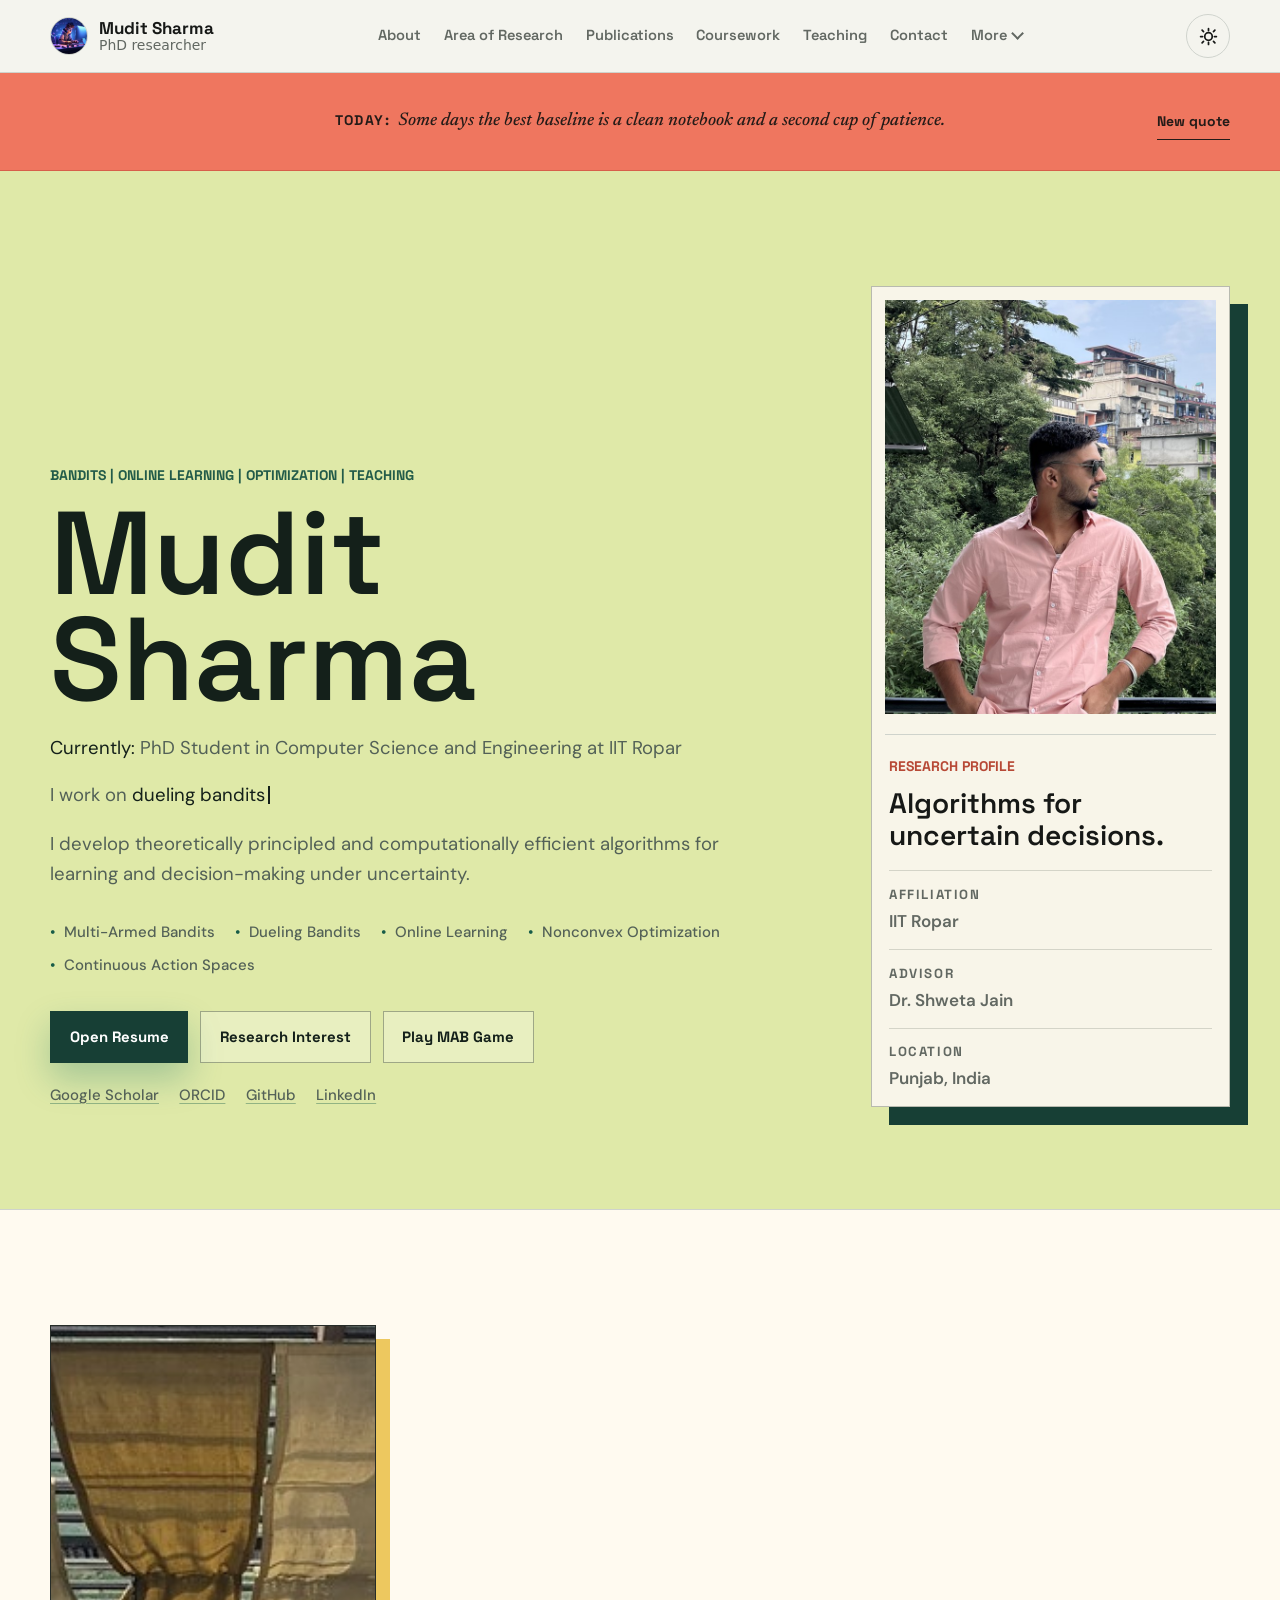
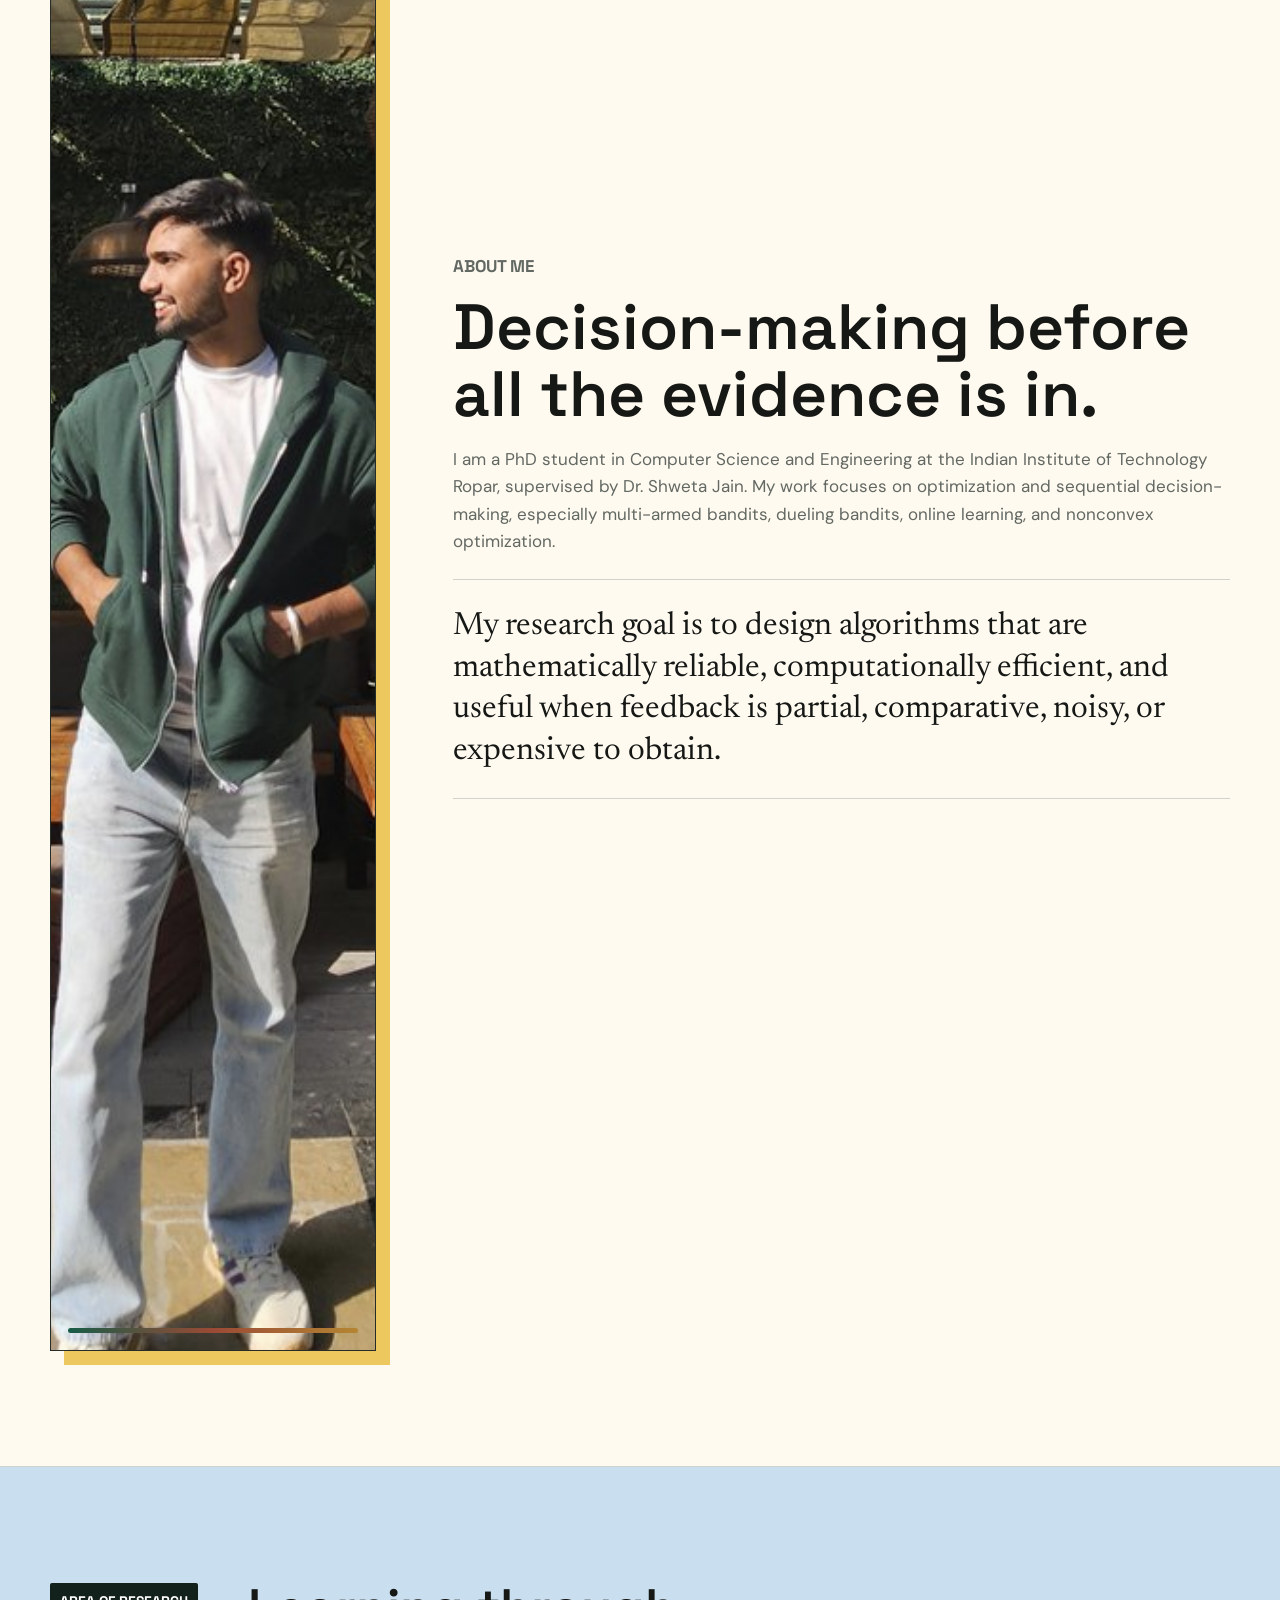
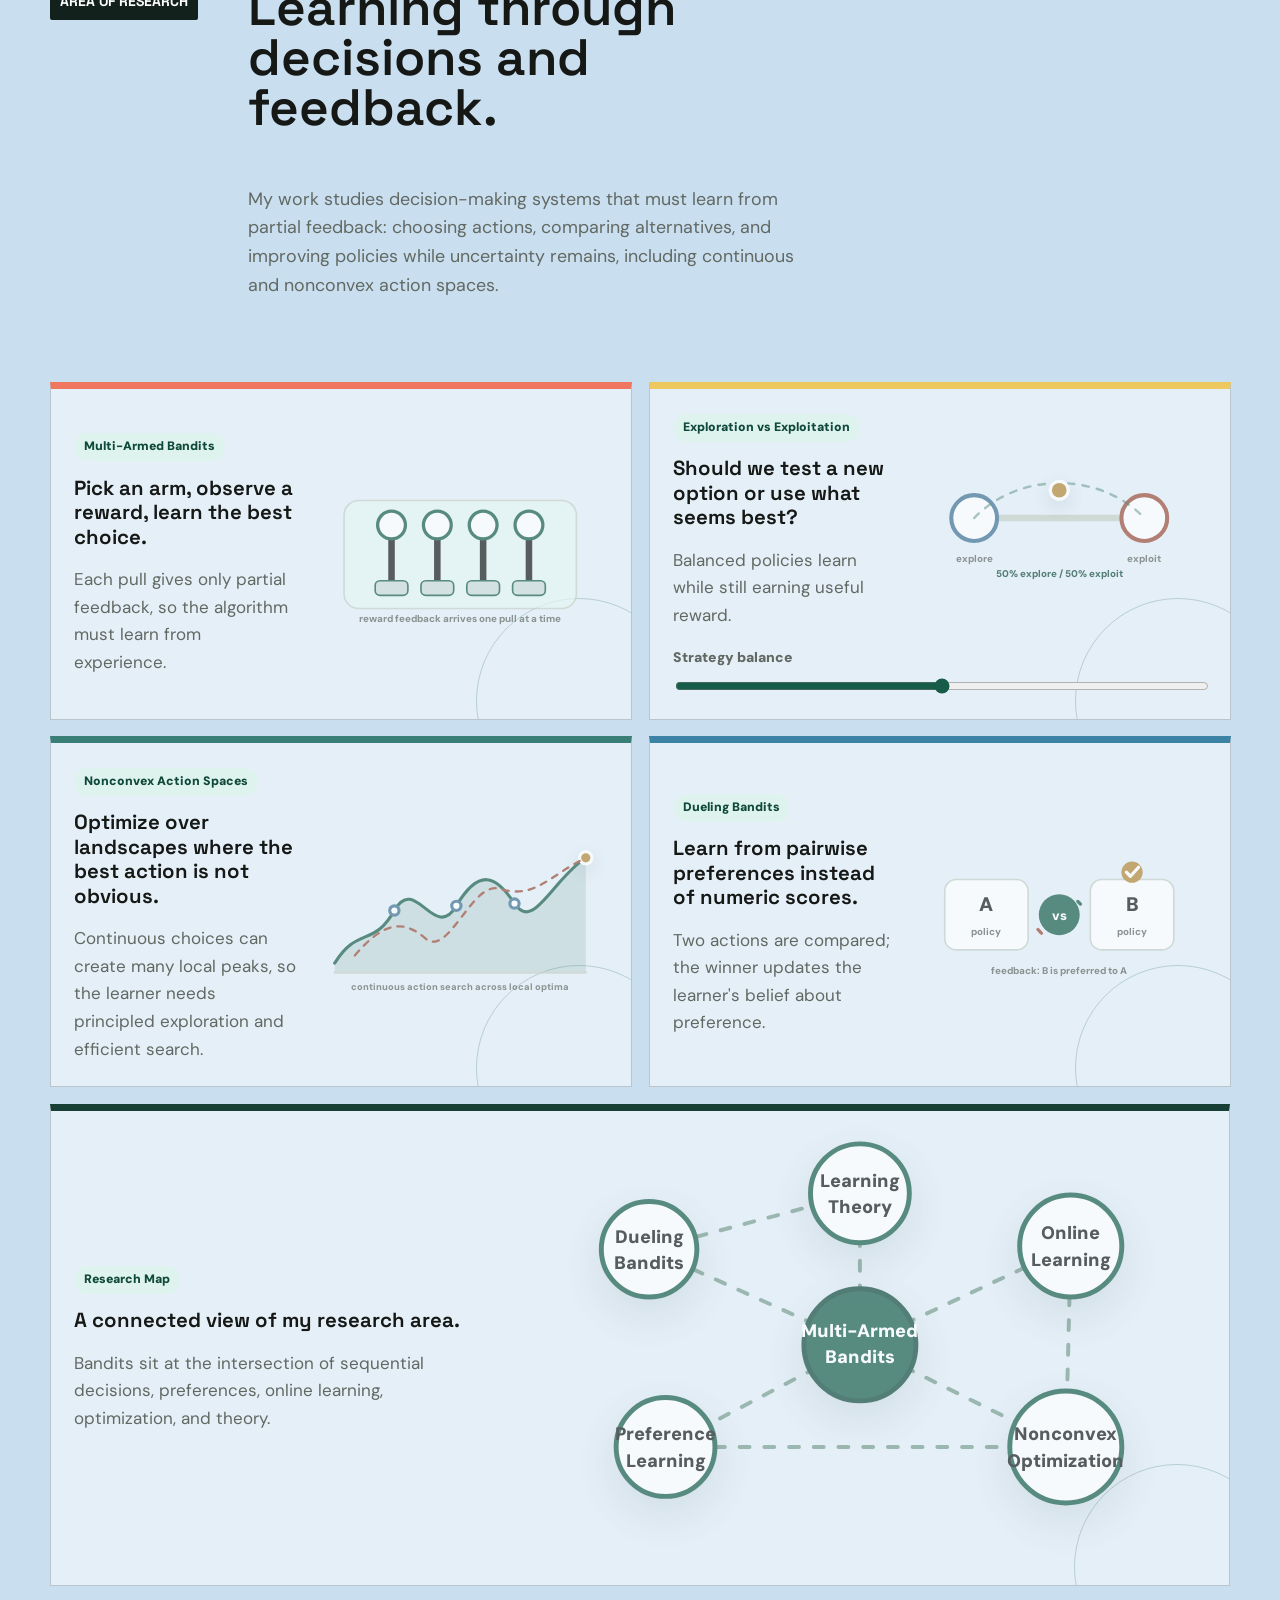
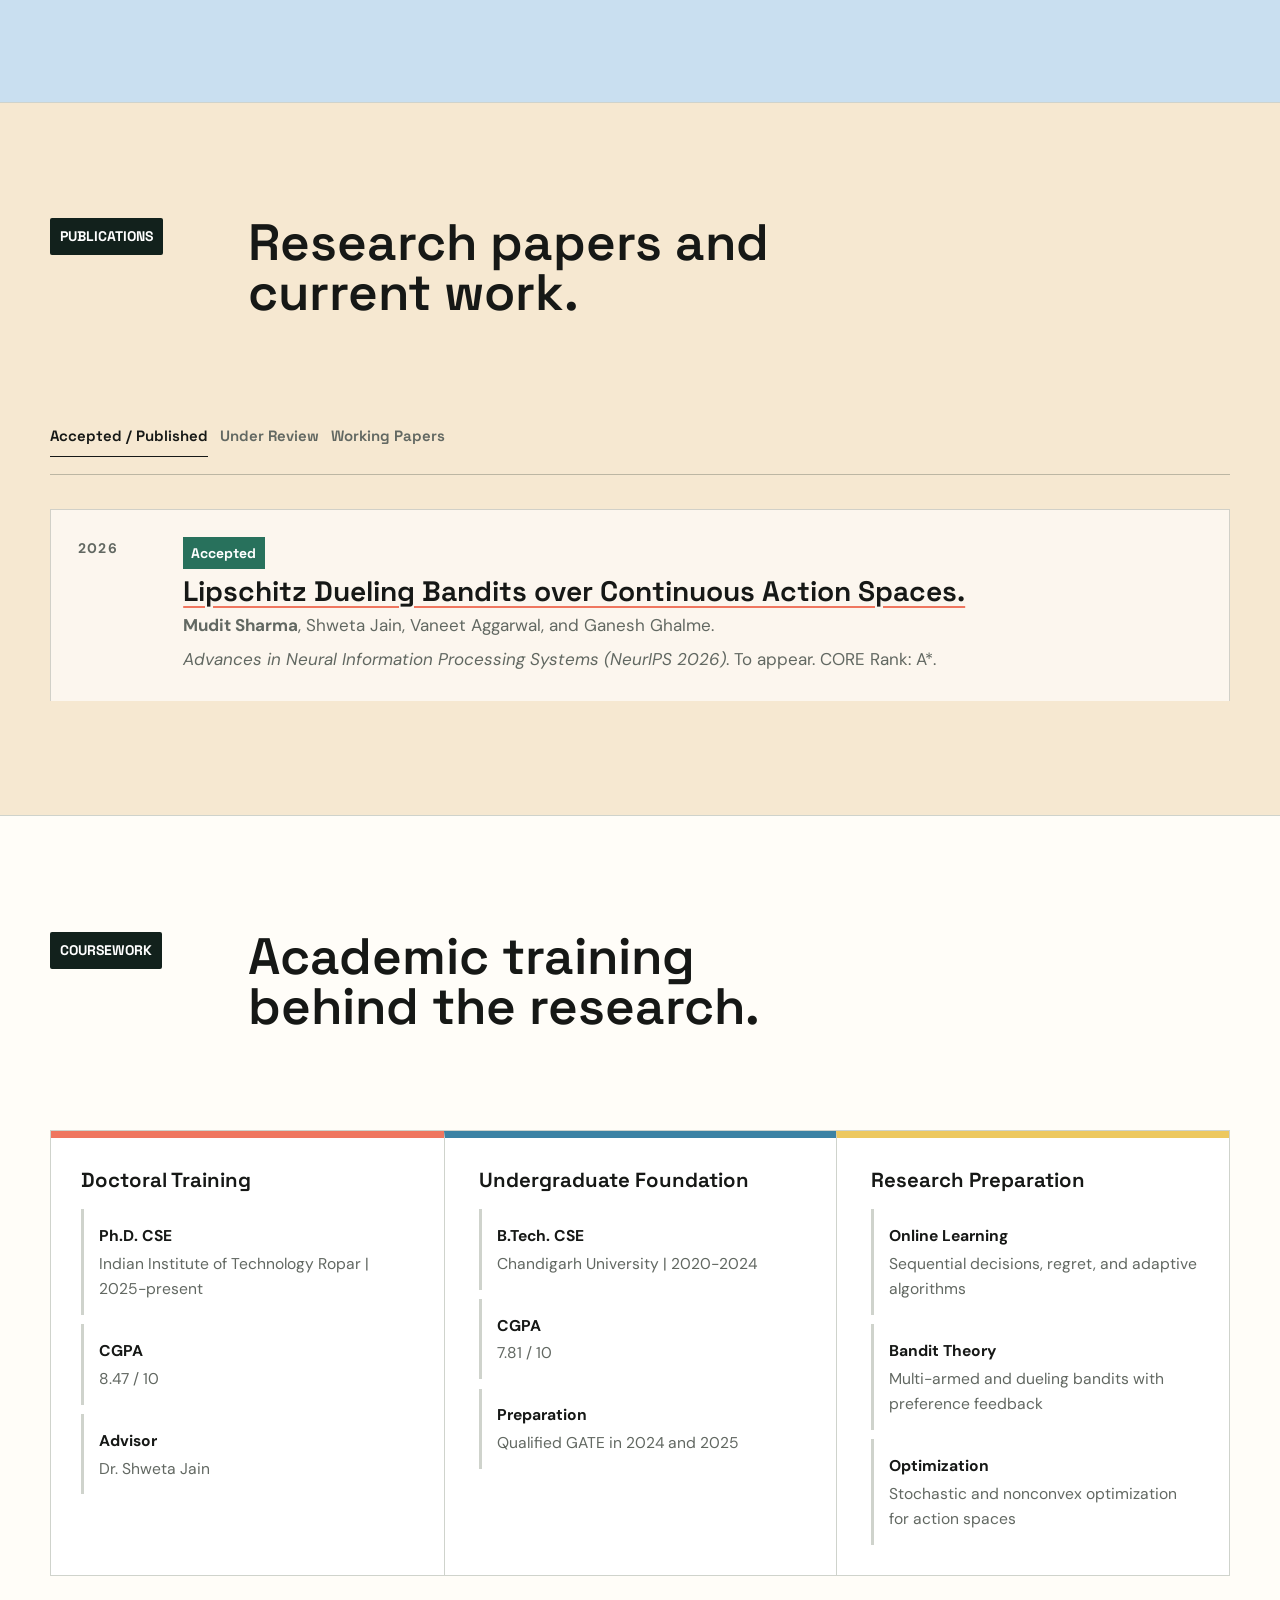
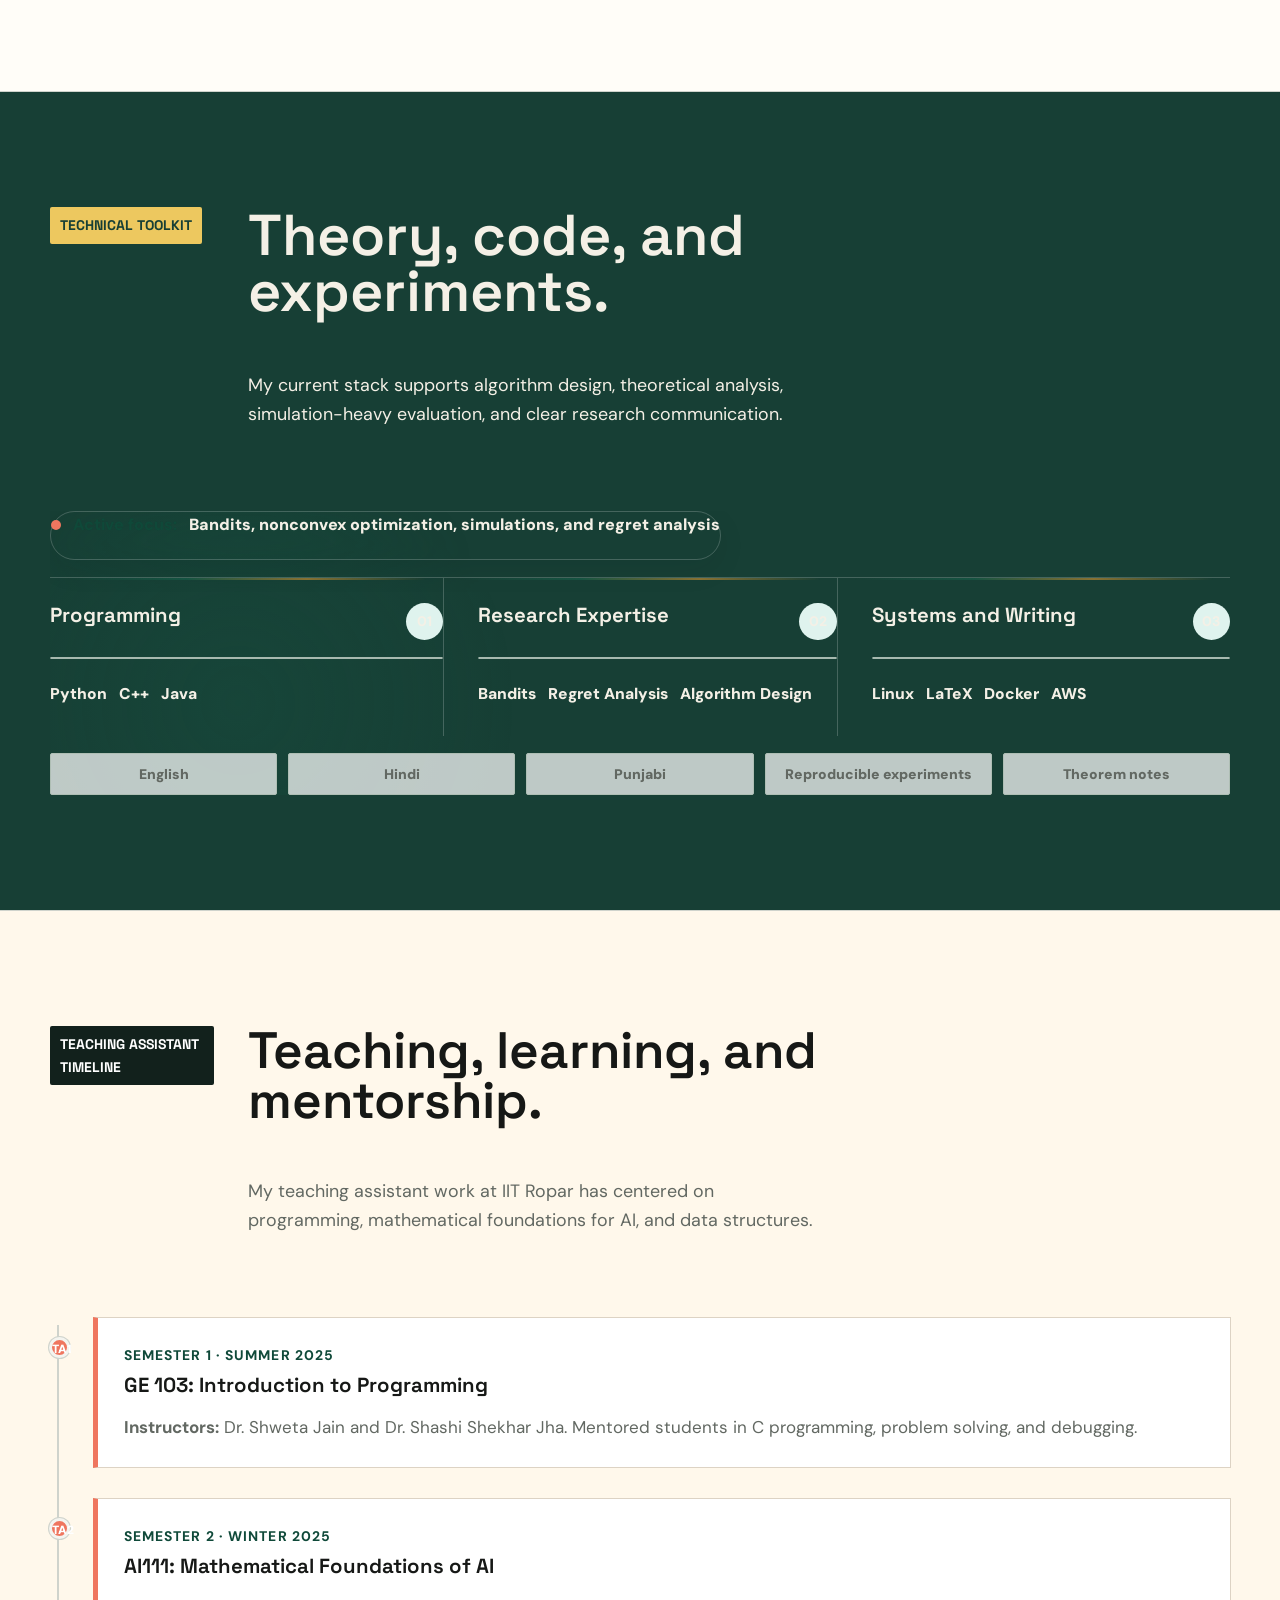
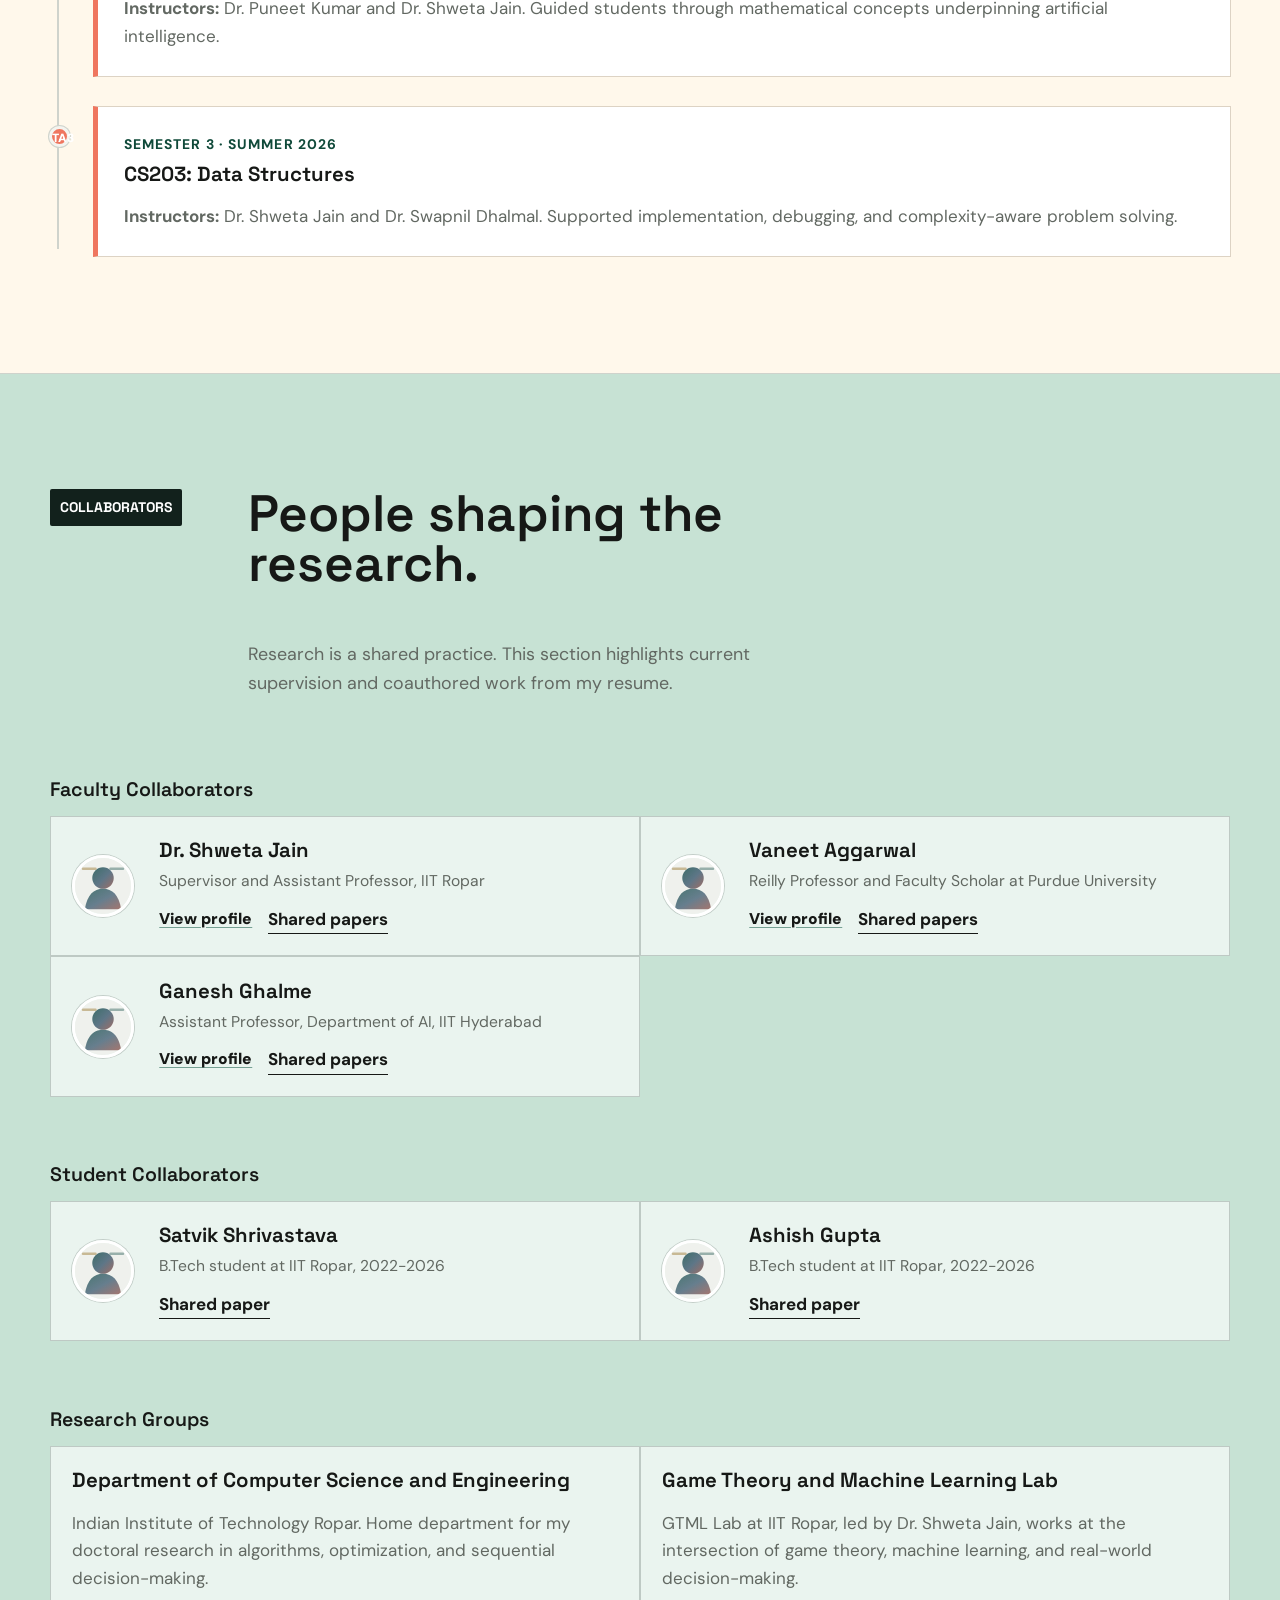
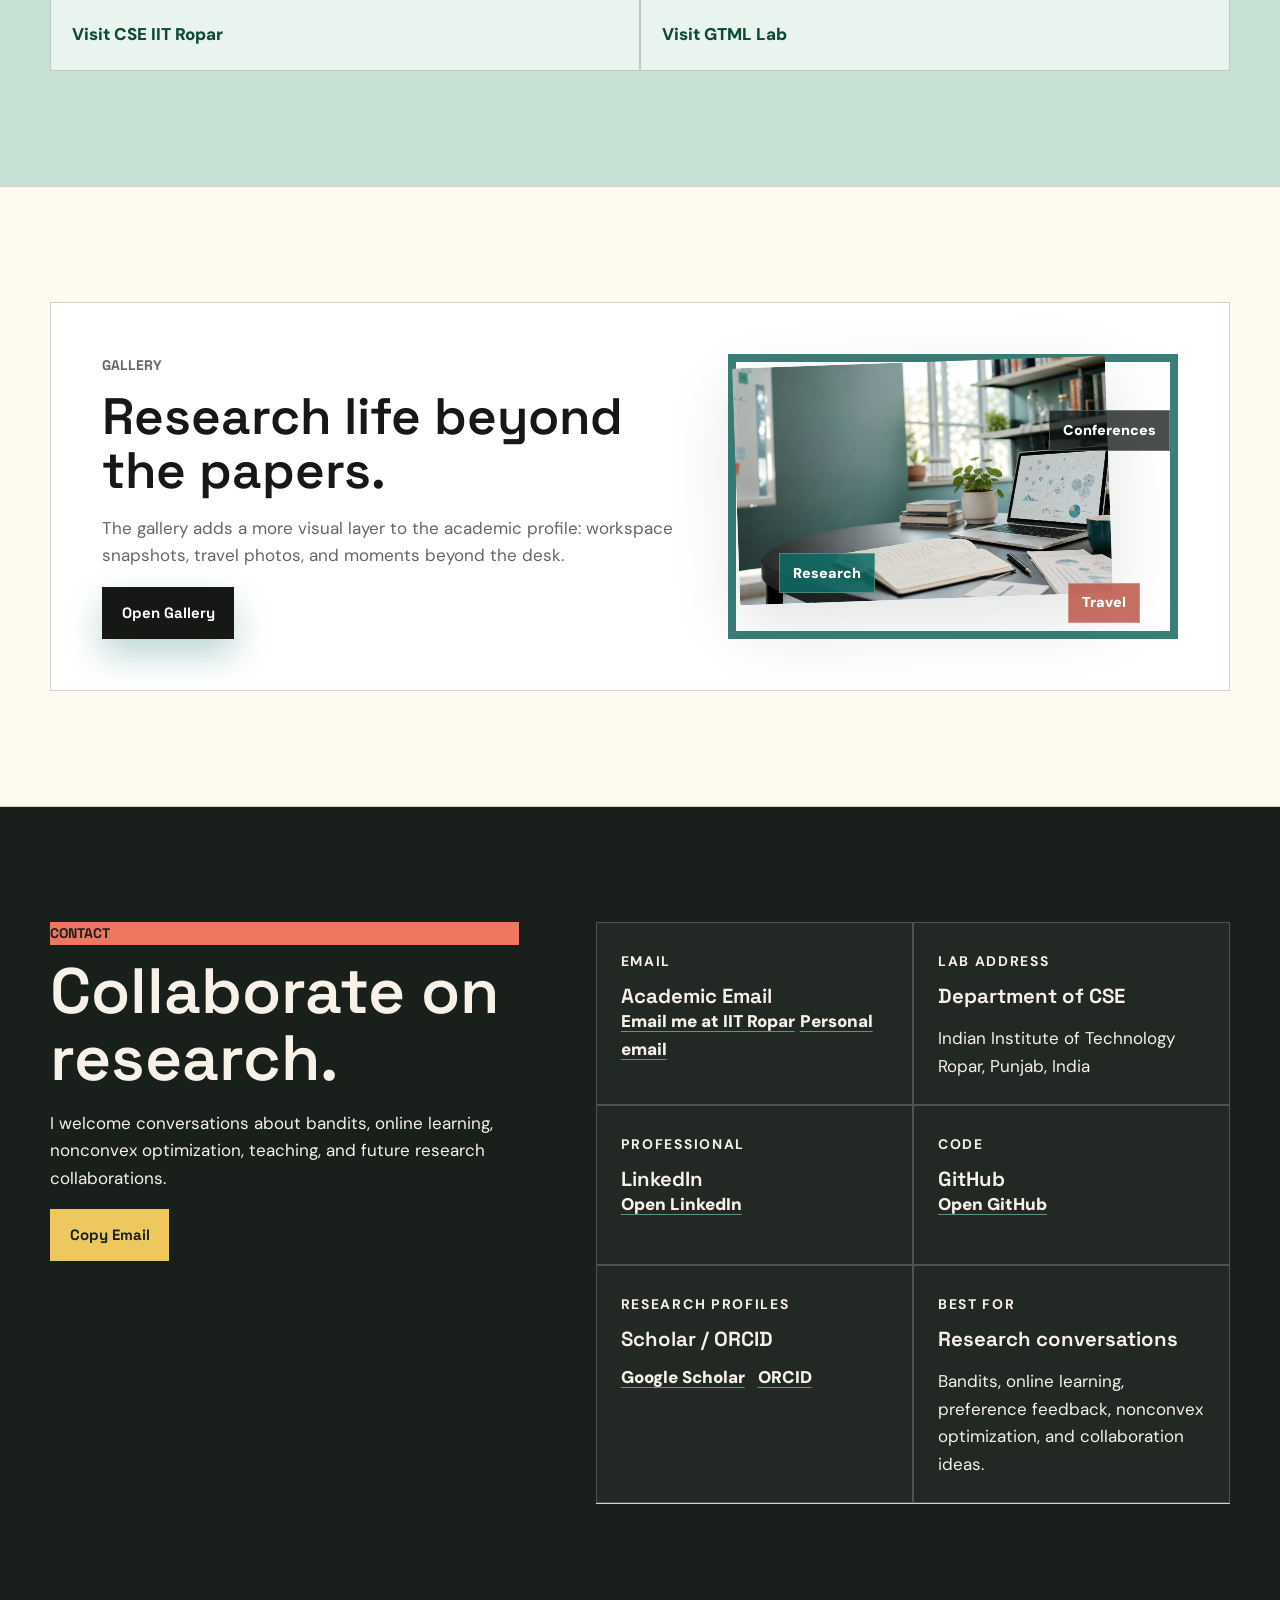
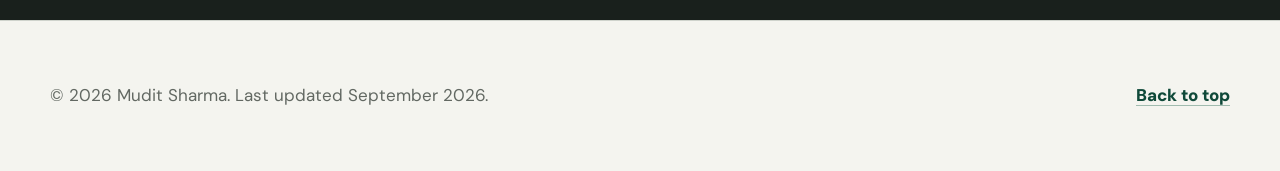
==== commit 49c6316d: "minor changes" ====
--- a/index.html
+++ b/index.html
@@ -6,27 +6,42 @@
   <meta name="description" content="Mudit Sharma is a PhD researcher in Computer Science and Engineering at IIT Ropar working on bandits, online learning, nonconvex optimization, and sequential decision-making.">
   <meta name="keywords" content="Mudit Sharma, IIT Ropar, multi-armed bandits, dueling bandits, online learning, nonconvex optimization, sequential decision-making, NeurIPS 2026">
   <meta name="author" content="Mudit Sharma">
-  <meta property="og:title" content="Mudit Sharma | PhD Researcher">
+  <meta name="robots" content="index, follow, max-image-preview:large">
+  <link rel="canonical" href="https://mudit-sharma-30.github.io/">
+  <meta property="og:title" content="Mudit Sharma | Bandits Researcher at IIT Ropar">
   <meta property="og:description" content="Research in bandits, online learning, nonconvex optimization, and learning under uncertainty.">
   <meta property="og:type" content="website">
-  <meta property="og:image" content="assets/research/research-workspace.png">
+  <meta property="og:url" content="https://mudit-sharma-30.github.io/">
+  <meta property="og:image" content="https://mudit-sharma-30.github.io/assets/research/research-workspace.png">
   <meta name="theme-color" content="#0d4f49">
-  <title>Mudit Sharma | PhD Researcher</title>
+  <title>Mudit Sharma | Bandits Researcher at IIT Ropar</title>
   <link rel="preload" href="assets/research/research-workspace.png" as="image">
   <link rel="stylesheet" href="styles.css">
   <link rel="stylesheet" href="minimal.css">
   <script type="application/ld+json">
     {
       "@context": "https://schema.org",
-      "@type": "Person",
-      "name": "Mudit Sharma",
-      "jobTitle": "PhD Student in Computer Science and Engineering",
-      "affiliation": {
-        "@type": "CollegeOrUniversity",
-        "name": "Indian Institute of Technology Ropar"
-      },
-      "email": "mailto:mudit.25csz0001@iitrpr.ac.in",
-      "url": "https://github.com/Mudit-Sharma-30"
+      "@type": "ProfilePage",
+      "url": "https://mudit-sharma-30.github.io/",
+      "dateModified": "2026-10-16",
+      "mainEntity": {
+        "@type": "Person",
+        "@id": "https://mudit-sharma-30.github.io/#mudit-sharma",
+        "name": "Mudit Sharma",
+        "url": "https://mudit-sharma-30.github.io/",
+        "jobTitle": "PhD Student in Computer Science and Engineering",
+        "affiliation": {
+          "@type": "CollegeOrUniversity",
+          "name": "Indian Institute of Technology Ropar",
+          "url": "https://www.iitrpr.ac.in/"
+        },
+        "email": "mailto:mudit.25csz0001@iitrpr.ac.in",
+        "sameAs": [
+          "https://github.com/Mudit-Sharma-30",
+          "https://www.linkedin.com/in/mudit-sharma-komu290220/"
+        ],
+        "knowsAbout": ["Multi-Armed Bandits", "Dueling Bandits", "Online Learning", "Nonconvex Optimization", "Preference Learning"]
+      }
     }
   </script>
 </head>
